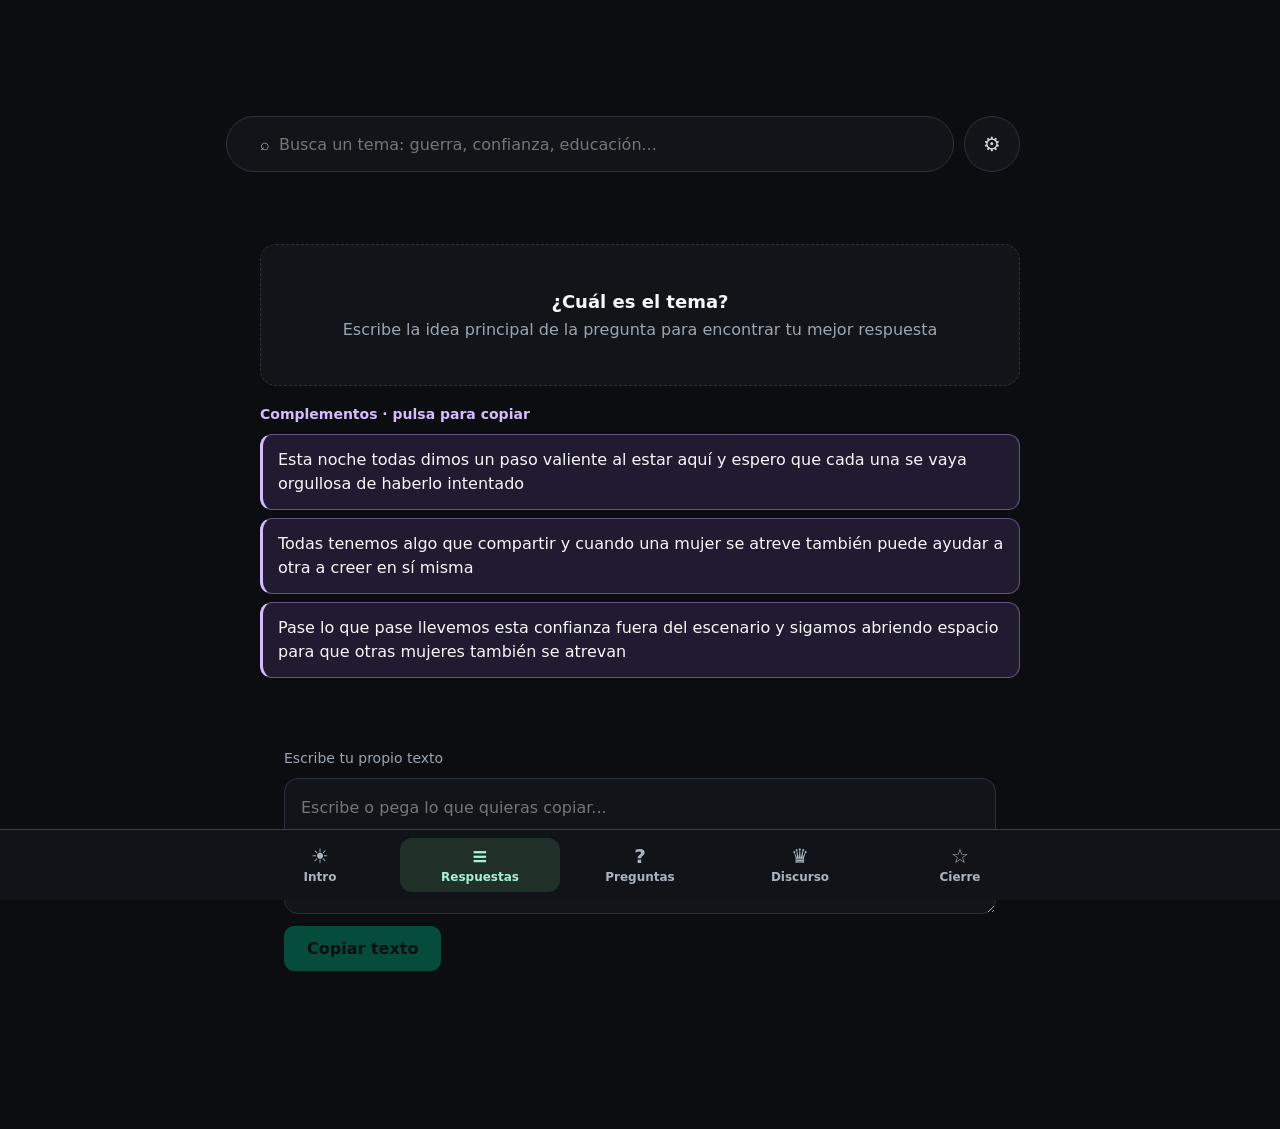
==== es.html @ 03ec90ee "Add complete Spanish library and standardize question and answer lengths" ====
<!DOCTYPE html>
<html lang="es">
<head>
<meta charset="UTF-8">
<meta name="viewport" content="width=device-width, initial-scale=1.0, viewport-fit=cover">
<meta name="theme-color" content="#0b0d10">
<title>Pageant Answer Studio</title>
<style>
  :root {
    --bg: #0b0d10;
    --panel: #11151a;
    --panel-2: #171c22;
    --panel-3: #1d232b;
    --border: #2a313a;
    --text: #f6f7f9;
    --muted: #9ba6b2;
    --accent: #00ac81;
    --accent-soft: rgba(0,172,129,.12);
    --accent-border: rgba(0,172,129,.38);
    --danger: #ff6b6b;
    --shadow: 0 18px 50px rgba(0,0,0,.28);
  }

  * { box-sizing: border-box; }
  html, body { height: 100%; }
  body {
    margin: 0;
    background: var(--bg);
    color: var(--text);
    font-family: Inter, ui-sans-serif, system-ui, -apple-system, BlinkMacSystemFont, "Segoe UI", sans-serif;
    overflow-x: hidden;
  }
  button, input { font: inherit; }

  .app { min-height: 100vh; }

  aside, .categories, .brand, .topbar .status-row { display: none; }

  .brand {
    padding: 26px 24px 18px;
    border-bottom: 1px solid var(--border);
  }
  .brand .eyebrow {
    color: var(--accent);
    text-transform: uppercase;
    letter-spacing: .14em;
    font-size: 11px;
    font-weight: 800;
    margin-bottom: 8px;
  }
  .brand h1 {
    margin: 0;
    font-size: 21px;
    letter-spacing: -.02em;
  }
  .brand p {
    margin: 8px 0 0;
    color: var(--muted);
    font-size: 12px;
    line-height: 1.5;
  }

  .categories {
    padding: 18px 14px;
    overflow-y: auto;
  }
  .category-title {
    color: #6f7b87;
    font-size: 11px;
    text-transform: uppercase;
    letter-spacing: .12em;
    padding: 0 10px 10px;
    font-weight: 800;
  }
  .category-btn {
    width: 100%;
    border: 1px solid transparent;
    background: transparent;
    color: #c5cbd2;
    display: flex;
    align-items: center;
    justify-content: space-between;
    gap: 12px;
    text-align: left;
    padding: 10px 11px;
    border-radius: 10px;
    cursor: pointer;
    margin-bottom: 5px;
    transition: .15s ease;
  }
  .category-btn:hover {
    background: var(--panel-2);
    color: var(--text);
  }
  .category-btn.active {
    background: var(--accent-soft);
    border-color: var(--accent-border);
    color: #ddfff5;
  }
  .count {
    min-width: 28px;
    text-align: center;
    padding: 2px 7px;
    border-radius: 999px;
    background: rgba(255,255,255,.05);
    color: var(--muted);
    font-size: 11px;
  }
  .category-btn.active .count {
    background: rgba(0,172,129,.18);
    color: #8ff0d5;
  }

  main { min-height: 100vh; }

  .topbar { padding: 30px 24px 10px; }

  .controls { max-width: 760px; margin: 0 auto; display: flex; align-items: center; gap: 10px; }
  .field { flex: 1; }
  .field label { display: none; }
  .input {
    width: 100%;
    height: 56px;
    border-radius: 999px;
    border: 1px solid var(--border);
    background: var(--panel);
    color: var(--text);
    padding: 0 24px;
    font-size: 16px;
    outline: none;
    transition: .15s ease;
  }
  .input:focus {
    border-color: var(--accent);
    box-shadow: 0 0 0 3px rgba(0,172,129,.12);
  }
  .clear-btn {
    width: 56px;
    height: 56px;
    border: 1px solid var(--border);
    border-radius: 50%;
    background: var(--panel);
    color: #cfd6dd;
    padding: 0;
    font-size: 20px;
    cursor: pointer;
  }
  .clear-btn:hover { background: var(--panel-2); }

  .status-row {
    margin-top: 14px;
    display: flex;
    align-items: center;
    justify-content: space-between;
    color: var(--muted);
    font-size: 12px;
  }
  .status-row strong { color: #dce1e7; }
  .kbd {
    display: inline-flex;
    gap: 5px;
    align-items: center;
  }
  .kbd span {
    border: 1px solid var(--border);
    background: var(--panel);
    border-radius: 6px;
    padding: 2px 6px;
    color: #c0c7cf;
  }

  .content { padding: 42px 24px 64px; }

  .results { max-width: 760px; margin: 0 auto; }

  .card {
    background: linear-gradient(180deg, #12161b 0%, #101419 100%);
    border: 1px solid var(--border);
    border-radius: 24px;
    box-shadow: var(--shadow);
    overflow: hidden;
  }
  .card-head {
    padding: 28px 30px 24px;
    border-bottom: 1px solid var(--border);
  }
  .meta {
    display: flex;
    gap: 8px;
    align-items: center;
    margin-bottom: 9px;
    flex-wrap: wrap;
  }
  .badge {
    display: inline-flex;
    align-items: center;
    padding: 4px 8px;
    border-radius: 999px;
    border: 1px solid var(--accent-border);
    background: var(--accent-soft);
    color: #8ce8d0;
    font-size: 10px;
    font-weight: 800;
    text-transform: uppercase;
    letter-spacing: .08em;
  }
  .topic {
    color: var(--muted);
    font-size: 11px;
    font-weight: 700;
  }
  .question {
    font-size: clamp(21px, 3vw, 30px);
    line-height: 1.35;
    font-weight: 760;
    letter-spacing: -.015em;
  }

  .sentences { padding: 12px 18px; }
  .sentence-row {
    display: grid;
    grid-template-columns: 34px 1fr 42px;
    gap: 10px;
    align-items: center;
    padding: 15px 10px;
    border-radius: 12px;
  }
  .sentence-row:hover { background: var(--panel-2); }
  .num {
    width: 30px;
    height: 30px;
    border-radius: 8px;
    display: grid;
    place-items: center;
    background: var(--panel-3);
    border: 1px solid var(--border);
    color: #d5dbe1;
    font-size: 12px;
    font-weight: 800;
  }
  .sentence {
    color: #e7ebef;
    line-height: 1.55;
    font-size: 16px;
  }
  .copy-btn {
    width: 40px;
    height: 40px;
    border: 1px solid var(--border);
    background: #12171c;
    color: #cbd2d8;
    padding: 0;
    border-radius: 50%;
    cursor: pointer;
    font-size: 15px;
    font-weight: 800;
    text-transform: uppercase;
    letter-spacing: .05em;
  }
  .copy-btn:hover {
    border-color: var(--accent-border);
    color: #a8f3df;
    background: var(--accent-soft);
  }
  .copy-btn.copied {
    border-color: var(--accent);
    background: var(--accent);
    color: #04120e;
  }

  .card-footer { display: flex; justify-content: space-between; align-items: center; padding: 8px 30px 24px; }
  .copy-all {
    border: 0;
    background: transparent;
    color: var(--muted);
    padding: 0;
    cursor: pointer;
    font-size: 11px;
    font-weight: 700;
  }
  .copy-all:hover { color: #bdf6e6; }

  .nav { display: flex; align-items: center; gap: 10px; }
  .position { color: var(--muted); font-size: 12px; min-width: 50px; text-align: right; }
  .next-btn, .prev-btn {
    width: 42px; height: 42px; border-radius: 50%; border: 1px solid var(--border);
    background: var(--panel-2); color: var(--text); cursor: pointer; font-size: 21px;
  }
  .next-btn:hover, .prev-btn:hover { border-color: var(--accent); background: var(--accent-soft); }
  .next-btn:disabled, .prev-btn:disabled { opacity: .28; cursor: default; }
  .hint { color: var(--muted); text-align: center; font-size: 13px; margin-top: 18px; }

  .settings {
    display: none; max-width: 760px; margin: 12px auto 0; padding: 18px 20px;
    background: var(--panel); border: 1px solid var(--border); border-radius: 16px;
  }
  .settings.open { display: block; }
  .settings label { display: block; color: var(--text); font-size: 13px; font-weight: 750; margin-bottom: 9px; }
  .settings p { color: var(--muted); font-size: 12px; margin: 9px 3px 0; }
  .settings .input { border-radius: 10px; height: 44px; padding: 0 13px; font-size: 14px; }
  .search-icon { margin-right: -54px; z-index: 1; color: var(--muted); pointer-events: none; }
  .controls .input { padding-left: 52px; }

  .empty {
    grid-column: 1 / -1;
    border: 1px dashed var(--border);
    background: var(--panel);
    border-radius: 16px;
    padding: 46px;
    text-align: center;
    color: var(--muted);
  }
  .empty strong {
    display: block;
    color: var(--text);
    margin-bottom: 8px;
    font-size: 18px;
  }

  .toast {
    position: fixed;
    right: 24px;
    bottom: 24px;
    background: #e9fff8;
    color: #062219;
    border: 1px solid rgba(0,172,129,.45);
    border-radius: 11px;
    padding: 11px 14px;
    font-size: 12px;
    font-weight: 800;
    box-shadow: 0 14px 40px rgba(0,0,0,.35);
    transform: translateY(18px);
    opacity: 0;
    pointer-events: none;
    transition: .2s ease;
  }
  .toast.show {
    transform: translateY(0);
    opacity: 1;
  }

  mark {
    background: rgba(0,172,129,.22);
    color: inherit;
    border-radius: 3px;
    padding: 0 1px;
  }

  @media (max-width: 620px) {
    .topbar { padding: 18px 14px 8px; }
    .content { padding: 28px 14px 40px; }
    .card-head { padding: 22px 20px 18px; }
    .sentences { padding: 8px; }
    .sentence-row { grid-template-columns: 30px 1fr 38px; gap: 8px; }
    .sentence { font-size: 14px; }
    .card-footer { padding: 8px 18px 20px; }
  }
  .sentence { white-space: pre-wrap; }
  .timer { position: fixed; top: 12px; right: 18px; z-index: 5; background: #171c22; color: #8ce8d0; border: 2px solid #2a313a; border-radius: 16px; padding: 14px 24px; min-width: 164px; font-size: 40px; font-weight: 800; cursor: pointer; font-variant-numeric: tabular-nums; box-shadow: 0 8px 28px #0005; }
  .timer.urgent { color: #ff9898; border-color: #ff6b6b; }
  .topbar { padding-top: 116px; }
  @media(max-width: 620px) { .timer { font-size: 32px; min-width: 136px; padding: 10px 16px; } .topbar { padding-top: 96px; } }
  .content { display: grid; grid-template-columns: minmax(180px, 240px) minmax(0, 760px) minmax(180px, 240px); gap: 24px; justify-content: center; align-items: start; }
  .results { grid-column: 2; grid-row: 1; width: 100%; }
  .quick-lines { display: contents; }
  .quick-lines > div:first-child { grid-column: 1; grid-row: 1 / span 3; }
  .quick-lines > div:last-child { grid-column: 3; grid-row: 1 / span 3; }
  .extenders { grid-column: 2; grid-row: 2; min-width: 0; }
  .extenders h2 { color: var(--muted); font-size: 14px; font-weight: 600; }
  .content > .speech-toggle { grid-column: 2; grid-row: 3; margin: 0; }
  .content > .final-speeches { grid-column: 2; grid-row: 4; margin: 0; width: 100%; }
  .quick-lines h2 { font-size: 13px; color: var(--muted); font-weight: 600; }
  .phrase { display: block; width: 100%; text-align: left; margin: 8px 0; padding: 13px 15px; background: var(--panel); color: var(--text); border: 1px solid var(--border); border-radius: 12px; cursor: pointer; line-height: 1.5; }
  .phrase:hover { border-color: var(--accent); background: var(--accent-soft); }
  button:focus-visible { outline: 2px solid var(--accent); outline-offset: 3px; }
  @media(max-width: 900px) {
    .content { grid-template-columns: minmax(0, 1fr) minmax(0, 1fr); gap: 16px; }
    .results { grid-column: 1 / -1; grid-row: 1; }
    .quick-lines > div:first-child { grid-column: 1; grid-row: 2; }
    .quick-lines > div:last-child { grid-column: 2; grid-row: 2; }
    .extenders { grid-column: 1 / -1; grid-row: 3; }
    .content > .speech-toggle { grid-column: 1 / -1; grid-row: 4; }
    .content > .final-speeches { grid-column: 1 / -1; grid-row: 5; }
  }
  .final-speeches { max-width: 760px; margin: 32px auto 0; }
  .final-speeches[hidden] { display: none; }
  .speech-toggle { display: flex; align-items: center; gap: 10px; max-width: 760px; margin: 28px auto 0; cursor: pointer; color: var(--muted); font-size: 14px; }
  .speech-toggle input { width: 20px; height: 20px; accent-color: var(--accent); }
  .speech-option { margin-bottom: 22px; }
  .speech-option h3 { font-size: 14px; font-weight: 600; color: var(--accent); }
  .final-speeches h2 { font-size: 16px; margin-bottom: 6px; }
  .final-speeches p { color: var(--muted); font-size: 13px; }
  .speech-label { display: block; color: var(--accent); font-size: 12px; margin-bottom: 10px; }
  .speech-line { display: block; white-space: pre-wrap; }
  .speech-line + .speech-line { margin-top: 10px; }
</style>
<style>
  .manual-text { max-width: 760px; margin: 0 auto 48px; padding: 0 24px; }
  .manual-text label { display: block; color: var(--muted); font-size: 14px; margin-bottom: 12px; }
  .manual-text textarea { display: block; width: 100%; min-height: 130px; padding: 16px; resize: vertical; background: var(--panel); color: var(--text); border: 1px solid var(--border); border-radius: 14px; font: inherit; line-height: 1.6; }
  .manual-text textarea:focus { outline: 2px solid var(--accent); outline-offset: 2px; }
  .manual-text button { margin-top: 12px; padding: 12px 22px; border: 1px solid var(--accent); border-radius: 10px; background: var(--accent); color: #04120e; font: inherit; font-weight: 700; cursor: pointer; }
  .manual-text button:disabled { opacity: .4; cursor: default; }
</style>
<style>
  /* Color cues are accompanied by section labels */
  .quick-lines > div:first-child { --section-color: #a9caff; --section-border: #385784; --section-bg: #121f32; }
  .quick-lines > div:last-child { --section-color: #ffc3b1; --section-border: #805243; --section-bg: #2b1b19; }
  .extenders { --section-color: #d5bcff; --section-border: #665084; --section-bg: #211b31; }
  .final-speeches { --section-color: #ffe0a0; --section-border: #7c6438; --section-bg: #282217; }
  .quick-lines h2, .extenders h2, .final-speeches h2, .final-speeches h3, .final-speeches .speech-label { color: var(--section-color); }
  .quick-lines .phrase, .extenders .phrase, .final-speeches .phrase { background: var(--section-bg); border-color: var(--section-border); border-left: 3px solid var(--section-color); }
  .quick-lines .phrase:hover, .extenders .phrase:hover, .final-speeches .phrase:hover { border-color: var(--section-color); }
  .results .card { border-color: #32745e; background: #101e19; }
  .results .card-head { border-color: #294e40; }
  .results .num { color: #a5f2d3; background: #19362a; border-color: #32745e; }
  .results .sentence-row + .sentence-row { border-top: 1px solid #294e40; }
  .results .copy-btn { width: 48px; height: 48px; color: #a5f2d3; border-color: #32745e; }
  .sentence-row { grid-template-columns: 34px minmax(0,1fr) 48px; }
  .phrase, .question, .sentence, .speech-line { overflow-wrap: anywhere; }
  .field, .results, .quick-lines > div { min-width: 0; }
  button { touch-action: manipulation; }
  .prev-btn, .next-btn { width: 48px; height: 48px; }
  .copy-all { min-height: 44px; text-align: left; line-height: 1.4; padding-right: 12px; }
  .phrase { min-height: 48px; }
  .speech-toggle { min-height: 48px; }
  .manual-text { padding-bottom: env(safe-area-inset-bottom); }
  @media (max-width: 900px) {
    .topbar { position: sticky; top: 0; z-index: 4; background: #0b0d10f5; padding: calc(78px + env(safe-area-inset-top)) 16px 14px; border-bottom: 1px solid var(--border); }
    .timer { top: calc(8px + env(safe-area-inset-top)); right: max(16px, env(safe-area-inset-right)); font-size: 30px; padding: 8px 16px; min-width: 132px; max-width: calc(100vw - 32px); }
    .controls { gap: 10px; }
    .controls .input { height: 50px; font-size: 16px; padding-left: 18px; }
    .search-icon { display: none; }
    .clear-btn { flex: 0 0 50px; height: 50px; width: 50px; }
    .settings { max-height: 50dvh; overflow-y: auto; }
    .settings .input { font-size: 16px; }
    .content { padding: 20px 16px 28px; gap: 18px 12px; }
    .question { font-size: 23px; line-height: 1.35; }
    .card-head { padding: 20px; }
    .sentences { padding: 8px 12px; }
    .sentence-row { grid-template-columns: 30px minmax(0,1fr) 48px; padding: 14px 4px; gap: 10px; }
    .sentence { font-size: 16px; line-height: 1.6; }
    .card-footer { flex-wrap: wrap; gap: 8px; padding: 8px 16px 18px; }
    .nav { margin-left: auto; }
    .quick-lines h2 { font-size: 14px; line-height: 1.5; }
    .phrase { font-size: 16px; line-height: 1.55; padding: 14px 12px; }
    .manual-text { padding-left: 16px; padding-right: 16px; }
    .manual-text textarea { font-size: 16px; }
    .manual-text button { width: 100%; min-height: 48px; }
    .toast { bottom: calc(16px + env(safe-area-inset-bottom)); right: 16px; left: 16px; text-align: center; }
  }
  @media (max-width: 480px) {
    .sentence-row { grid-template-columns: 30px minmax(0,1fr) 48px; }
    .sentence-row .num { grid-column: 1; grid-row: 1; }
    .sentence-row .copy-btn { grid-column: 3; grid-row: 1; }
    .sentence-row .sentence { grid-column: 1 / -1; grid-row: 2; }
    .card-head { padding: 18px 16px; }
    .empty { padding: 28px 18px; }
    .copy-all { flex-basis: 100%; }
    .nav { width: 100%; justify-content: flex-end; }
  }
</style>
<style>
  .question-bank { max-width: 1100px; margin: 0 auto 32px; padding: 0 16px; }
  .question-bank summary { padding: 18px; border: 1px solid #43677a; border-radius: 14px; background: #12232b; color: #9cdeff; cursor: pointer; font-weight: 700; }
  .question-bank .bank-tools { display: flex; flex-wrap: wrap; gap: 12px; margin: 18px 0; }
  .question-bank input, .question-bank select { min-width: 0; border: 1px solid var(--border); border-radius: 12px; background: var(--panel); color: var(--text); padding: 14px; font: inherit; font-size: 16px; }
  .question-bank input { flex: 1 1 250px; }
  .question-bank select { flex: 1 1 180px; }
  .bank-action { min-height: 48px; padding: 12px 18px; border: 1px solid #43677a; border-radius: 12px; background: #12232b; color: #9cdeff; font: inherit; font-weight: 700; cursor: pointer; }
  .bank-count, .bank-note { color: var(--muted); font-size: 13px; line-height: 1.5; }
  .bank-list { display: grid; grid-template-columns: repeat(2,minmax(0,1fr)); gap: 12px; max-height: 65vh; overflow-y: auto; padding: 4px; }
  .bank-question { margin: 0; border-left: 3px solid #9cdeff; }
  .bank-question small { display: block; color: #9cdeff; margin-bottom: 8px; font-size: 12px; }
  @media(max-width: 620px) { .bank-list { grid-template-columns: minmax(0,1fr); } }
</style>
<link rel="manifest" href="./manifest.webmanifest">
<link rel="apple-touch-icon" href="./icon-192.png">
<meta name="apple-mobile-web-app-capable" content="yes">
<meta name="apple-mobile-web-app-status-bar-style" content="black-translucent">
<link rel="stylesheet" href="./app.css">
</head>
<body>
<button class="timer" id="timer" hidden title="Reiniciar contador" aria-label="Reiniciar contador">100s ↻</button>
<div class="app">
  <main>
    <div class="topbar">
      <div class="controls">
        <h1 class="screen-title" id="screenTitle">Respuestas</h1>
        <span class="search-icon">⌕</span>
        <div class="field">
          <label for="search">Busca una pregunta, tema, palabra o respuesta</label>
          <input class="input" id="search" type="text" placeholder="Busca un tema: guerra, confianza, educación..." autocomplete="off">
        </div>
        <button class="clear-btn" id="settingsButton" aria-label="Ajustes" title="Ajustes">⚙</button>
      </div>
      <div class="settings" id="settingsPanel">
        <p class="language-switch" aria-label="Language / Idioma"><a href="./index.html" lang="en">English</a> · <a href="./es.html" lang="es">Español</a></p>
        <label for="contest">Nombre del concurso</label>
        <input class="input" id="contest" type="text" value="Miss Universe" placeholder="Miss Universe">
        <p>El nombre del concurso se actualiza en las respuestas que lo mencionan</p>
        <label for="timerDuration" style="margin-top:20px">Duración del contador (segundos)</label>
        <input class="input" id="timerDuration" type="number" min="1" max="3600" step="1" value="100" aria-describedby="timerDurationHelp">
        <p id="timerDurationHelp">De 1 a 3600 segundos, cambiarlo reinicia el contador si está visible</p>
        <label style="display:flex;align-items:center;gap:10px;margin-top:20px;cursor:pointer" for="copyAllCaps">
          <input id="copyAllCaps" type="checkbox" checked style="width:20px;height:20px;accent-color:var(--accent)">
          Copiar en MAYÚSCULAS
        </label>
        <p>Se aplica a todo lo que copies sin cambiar el texto en pantalla</p>
        <button class="install-button" id="installApp" type="button" hidden>Instalar app</button>
        <p>En iPhone abre Safari y pulsa Compartir → Añadir a pantalla de inicio</p>
        <p id="offlineStatus" role="status">Preparando acceso sin conexión</p>
      </div>
    </div>

    <div class="content">
      <div class="results" id="results"></div>
      <section class="quick-lines" id="quickLines" aria-label="Copia una introducción o un cierre"></section>
      <section class="extenders" id="extenders" aria-label="Complementos"></section>
      <label class="speech-toggle" for="showFinalSpeeches"><input type="checkbox" id="showFinalSpeeches" aria-controls="finalSpeeches" aria-expanded="false">Mostrar discursos finales</label>
      <section class="final-speeches" id="finalSpeeches" aria-label="Discursos finales" hidden></section>
    </div>
    <details class="question-bank" id="questionBank">
      <summary>Banco de preguntas · explora y copia</summary>
      <p class="bank-note">Cada pregunta tiene dos respuestas preparadas, copia una pregunta o abre sus respuestas</p>
      <div class="bank-tools">
        <input type="search" id="questionSearch" placeholder="Buscar preguntas..." aria-label="Buscar en las preguntas">
        <select id="questionCategory" aria-label="Categoría de pregunta"><option value="">Todas las categorías</option></select>
        <button class="bank-action" id="randomQuestion" type="button" title="Elegir entre todas las preguntas">Al azar</button>
        <button class="bank-action" id="showAllQuestions" type="button" hidden>Ver todas</button>
      </div>
      <p class="bank-count" id="questionCount" aria-live="polite"></p>
      <div class="bank-list" id="questionList"></div>
    </details>
    <section class="manual-text" aria-label="Texto manual">
      <label for="manualText">Escribe tu propio texto</label>
      <textarea id="manualText" placeholder="Escribe o pega lo que quieras copiar..." rows="4"></textarea>
      <button id="copyManualText" type="button" disabled>Copiar texto</button>
    </section>
  </main>
</div>

<div class="toast" id="toast">Copiado</div>
<nav class="bottom-nav" aria-label="Navegación principal">
  <a href="#intro"><span aria-hidden="true">☀</span>Intro</a>
  <a href="#answers"><span aria-hidden="true">≡</span>Respuestas</a>
  <a href="#questions"><span aria-hidden="true">?</span>Preguntas</a>
  <a href="#speech"><span aria-hidden="true">♛</span>Discurso</a>
  <a href="#outro"><span aria-hidden="true">☆</span>Cierre</a>
</nav>

<script>
const DATA = [
{"id":1,"category":"Liderazgo y Valores","topic":"Liderazgo","question":"La gente suele asociar el liderazgo con el poder o un título, ¿qué significa para ti el verdadero liderazgo?","keywords":["leadership","leader","power","responsibility","influence","team","liderazgo","líder","poder","responsabilidad","influencia","equipo"],"sentences":["Confío en quien sigue ayudando cuando las cosas se complican y  asume su responsabilidad sin dejarle todo el problema al equipo","Ser anfitriona me enseñó a prestar atención a otras personas y quiero aportar ese mismo cuidado a mi forma de competir","Quiero qeu la gente confíe en mí lo suficiente como para pedir ayuda y salir de esa conversación confiando un poco más en ellos mismos también"],"topicId":1,"cleanSentences":["Confío en quien sigue ayudando cuando las cosas se complican y asume su responsabilidad sin dejarle todo el problema al equipo","Ser anfitriona me enseñó a prestar atención a otras personas y quiero aportar ese mismo cuidado a mi forma de competir","Quiero que la gente confíe en mí lo suficiente como para pedir ayuda y salir de esa conversación confiando un poco más en ellos mismos también"]},
{"id":2,"category":"Sociedad e igualdad","topic":"Empoderamiento de las mujeres","question":"¿Qué significa para ti el empoderamiento de la mujer?","keywords":["women","empowerment","equality","opportunity","education","representation","mujeres","empoderamiento","igualdad","oportunidad","educación","representación"],"sentences":["Empoderamiento significa que una niña puede elegir su propio camino sin que le  digan que sus sueños son demasiado grandes para alguien como ella","Eso requiere un apoyo real, como permanecer en la escuela, sentirse segura en el trabajo y tener personas a su alrededor que se tomen sus planes en serio","Una niña debería gastar su energía en descubrir lo qeu puede hacer en lugar de preguntarse si el mundo le permitirá intentarlo"],"topicId":2,"cleanSentences":["Empoderamiento significa que una niña puede elegir su propio camino sin que le digan que sus sueños son demasiado grandes para alguien como ella","Eso requiere un apoyo real, como permanecer en la escuela, sentirse segura en el trabajo y tener personas a su alrededor que se tomen sus planes en serio","Una niña debería gastar su energía en descubrir lo que puede hacer en lugar de preguntarse si el mundo le permitirá intentarlo"]},
{"id":3,"category":"Educación y juventud","topic":"educación","question":"El acceso de un niño al aprendizaje puede determinar sus decisiones mucho más allá del aula. ¿Por qué es importante la educación?","keywords":["education","school","knowledge","children","opportunity","learning","educación","escuela","conocimiento","niños","oportunidad","aprendiendo"],"sentences":["La educación nos ayuda a entender nuestras opciones y decidir sobre nuestra vida incluso en situaciones qeu parecen pequeñas","Leer un contrato de solicitud de empleo o saber qué preguntas  hacer puede marcar una diferencia real cuando alguien está empezando","Lo que un niño aprende puede quedarse con él cuando todo lo demás cambia y creo que cada niño merece algo duradero"],"topicId":3,"cleanSentences":["La educación nos ayuda a entender nuestras opciones y decidir sobre nuestra vida incluso en situaciones que parecen pequeñas","Leer un contrato de solicitud de empleo o saber qué preguntas hacer puede marcar una diferencia real cuando alguien está empezando","Lo que un niño aprende puede quedarse con él cuando todo lo demás cambia y creo que cada niño merece algo duradero"]},
{"id":4,"category":"Mundo y Medio Ambiente","topic":"Cambio Climático","question":"Las decisiones ambientales que se tomen hoy afectarán a las personas que aún no pueden votar, ¿cómo debemos responder al cambio climático?","keywords":["climate","environment","planet","sustainability","future","nature","clima","medio ambiente","planeta","sostenibilidad","futuro","naturaleza"],"sentences":["El cambio climático me preocupa porque la gente ya tiene que pensar de manera diferente sobre los lugares donde vive y los recursos de los que depende","Los gobiernos deben facilitar opciones más limpias cmoo un buen transporte público y las empresas deben hacerse responsables de sus residuos","Los niños que vendrán después de nosotros no podrán cambiar nuestras decisiones,  así que quiero que tomemos decisiones con las que puedan vivir"],"topicId":4,"cleanSentences":["El cambio climático me preocupa porque la gente ya tiene que pensar de manera diferente sobre los lugares donde vive y los recursos de los que depende","Los gobiernos deben facilitar opciones más limpias como un buen transporte público y las empresas deben hacerse responsables de sus residuos","Los niños que vendrán después de nosotros no podrán cambiar nuestras decisiones, así que quiero que tomemos decisiones con las que puedan vivir"]},
{"id":5,"category":"Sociedad e igualdad","topic":"pobreza","question":"Algunas familias trabajan duro y aún luchan por cubrir las necesidades básicas, ¿qué debe hacer la sociedad ante la pobreza?","keywords":["poverty","opportunity","healthcare","housing","economy","independence","pobreza","oportunidad","asistencia sanitaria","vivienda","economía","independencia"],"sentences":["No creo que un niño deba tener menos oportunidades en la vida  simplemente porque sus padres tienen dificultades para pagar las cuentas","Una atención sanitaria escolar asequible y un trabajo estable pueden ayudar a una familia a salir adelante sin tener que elegir qué necesidad básica prescindir","Los sueños de un niño no deberían caber en el sueldo de un padre y quiero qeu nuestras opciones den más espacio a esos sueños"],"topicId":5,"cleanSentences":["No creo que un niño deba tener menos oportunidades en la vida simplemente porque sus padres tienen dificultades para pagar las cuentas","Una atención sanitaria escolar asequible y un trabajo estable pueden ayudar a una familia a salir adelante sin tener que elegir qué necesidad básica prescindir","Los sueños de un niño no deberían caber en el sueldo de un padre y quiero que nuestras opciones den más espacio a esos sueños"]},
{"id":6,"category":"Crecimiento personal","topic":"Salud mental","question":"Alguien puede parecer exitoso mientras lucha silenciosamente con su salud mental, ¿por qué es importante la salud mental?","keywords":["mental health","wellbeing","help","compassion","healing","support","salud mental","bienestar","ayuda","compasión","curación","apoyo"],"sentences":["Creo qeu debemos hacer que sea más fácil admitir cuando no lo estamos haciendo bien en lugar de esperar que todos sigan luciendo fuertes","A veces, el primer paso es una conversación con alguien en quien confía y,  a veces, significa encontrar ayuda profesional a la que pueda acceder y pagar","Quiero que pedir ayuda tenga ganas de abrir una puerta en lugar de admitir la derrota porque nadie debería sufrir para parecer fuerte"],"topicId":6,"cleanSentences":["Creo que debemos hacer que sea más fácil admitir cuando no lo estamos haciendo bien en lugar de esperar que todos sigan luciendo fuertes","A veces, el primer paso es una conversación con alguien en quien confía y, a veces, significa encontrar ayuda profesional a la que pueda acceder y pagar","Quiero que pedir ayuda tenga ganas de abrir una puerta en lugar de admitir la derrota porque nadie debería sufrir para parecer fuerte"]},
{"id":7,"category":"Tecnología y medios","topic":"Redes Sociales","question":"¿Cuál es el impacto de las redes sociales en la sociedad?","keywords":["social media","technology","comparison","connection","platforms","self-worth","redes sociales","tecnología","comparación","conexión","plataformas","autoestima"],"sentences":["Las redes sociales nos ayudan a compartir ideas y encontrar una comunidad, pero no deberían decidir cómo nos sentimos acerca de nosotros mismos","Es fácil comparar un día cualquiera cno el mejor momento de otra persona y olvidar cuánto de su vida no hemos visto","Quiero compartir una vida que realmente estoy viviendo en lugar de pasar mi  vida tratando de crear algo que parezca que valga la pena compartir"],"topicId":7,"cleanSentences":["Las redes sociales nos ayudan a compartir ideas y encontrar una comunidad, pero no deberían decidir cómo nos sentimos acerca de nosotros mismos","Es fácil comparar un día cualquiera con el mejor momento de otra persona y olvidar cuánto de su vida no hemos visto","Quiero compartir una vida que realmente estoy viviendo en lugar de pasar mi vida tratando de crear algo que parezca que valga la pena compartir"]},
{"id":8,"category":"Tecnología y medios","topic":"Inteligencia artificial","question":"Las herramientas de IA pueden ofrecer respuestas útiles pero también pueden cometer errores convincentes. ¿Cuál es tu opinión sobre la inteligencia artificial?","keywords":["ai","artificial intelligence","technology","ethics","innovation","future","ai","inteligencia artificial","tecnología","ética","innovación","futuro"],"sentences":["Creo que la IA puede ser útil para aprender y resolver problemas  siempre que recordemos que una respuesta segura aún puede ser incorrecta","Verificaría información importante y protegería mis datos privados porque una herramienta útil todavía no comprende cada parte de mi vida","La respuesta qeu nos da una máquina todavía necesita una persona dispuesta a cuestionarla y no quiero que la conveniencia nos quite ese hábito"],"topicId":8,"cleanSentences":["Creo que la IA puede ser útil para aprender y resolver problemas siempre que recordemos que una respuesta segura aún puede ser incorrecta","Verificaría información importante y protegería mis datos privados porque una herramienta útil todavía no comprende cada parte de mi vida","La respuesta que nos da una máquina todavía necesita una persona dispuesta a cuestionarla y no quiero que la conveniencia nos quite ese hábito"]},
{"id":9,"category":"Mundo y Medio Ambiente","topic":"Paz mundial","question":"¿Qué crees que es necesario para lograr la paz mundial?","keywords":["peace","war","conflict","empathy","understanding","respect","paz","guerra","conflicto","empatía","comprensión","respeto"],"sentences":["Para mí, la paz significa qeu una familia puede planificar el mañana sin preguntarse si tendrán que abandonar su hogar o perder a un ser querido","Necesitamos líderes dispuestos a dialogar y acuerdos que protejan a las  familias cada día no solo hasta el próximo conflicto","Para mí, la señal más clara de paz sería que un niño hiciera planes para el futuro en lugar de aprender dónde esconderse"],"topicId":9,"cleanSentences":["Para mí, la paz significa que una familia puede planificar el mañana sin preguntarse si tendrán que abandonar su hogar o perder a un ser querido","Necesitamos líderes dispuestos a dialogar y acuerdos que protejan a las familias cada día no solo hasta el próximo conflicto","Para mí, la señal más clara de paz sería que un niño hiciera planes para el futuro en lugar de aprender dónde esconderse"]},
{"id":10,"category":"Sociedad e igualdad","topic":"Diversidad","question":"Personas con diferentes orígenes pueden abordar el mismo problema de diferentes maneras, ¿por qué es importante la diversidad?","keywords":["diversity","inclusion","differences","perspectives","society","strength","diversidad","inclusión","diferencias","perspectivas","sociedad","fuerza"],"sentences":["Disfruto estar rodeado de personas que ven las cosas de manera diferente porque me da la oportunidad de aprender algo que no descubriría por mi cuenta","Hacemos espacio paar las diferencias preguntando a las personas qué piensan e incluyendo sus ideas en nuestras decisiones","Me gustaría que la gente saliera de una habitación sintiendo que su diferencia aporta  algo en lugar de sentirse aliviada de que nadie lo haya notado"],"topicId":10,"cleanSentences":["Disfruto estar rodeado de personas que ven las cosas de manera diferente porque me da la oportunidad de aprender algo que no descubriría por mi cuenta","Hacemos espacio para las diferencias preguntando a las personas qué piensan e incluyendo sus ideas en nuestras decisiones","Me gustaría que la gente saliera de una habitación sintiendo que su diferencia aporta algo en lugar de sentirse aliviada de que nadie lo haya notado"]},
{"id":11,"category":"Crecimiento personal","topic":"Belleza","question":"En un concurso la apariencia recibe atención antes de que la gente escuche tu historia, ¿qué significa la belleza para ti?","keywords":["beauty","appearance","kindness","confidence","character","values","belleza","apariencia","amabilidad","confianza","personaje","valores"],"sentences":["Para mí la belleza tiene mucho qeu ver con lo cómodas y valoradas que se sienten las personas cuando están cerca de ti","Me doy cuenta de quién incluye a alguien sentado solo y quién se mantiene  amable sin esperar nada a cambio porque esas elecciones muestran un carácter real","Estaría orgulloso si alguien recordara mi cara pero me importaría más si recordaran sentirse bienvenido a mi lado"],"topicId":11,"cleanSentences":["Para mí la belleza tiene mucho que ver con lo cómodas y valoradas que se sienten las personas cuando están cerca de ti","Me doy cuenta de quién incluye a alguien sentado solo y quién se mantiene amable sin esperar nada a cambio porque esas elecciones muestran un carácter real","Estaría orgulloso si alguien recordara mi cara pero me importaría más si recordaran sentirse bienvenido a mi lado"]},
{"id":12,"category":"Crecimiento personal","topic":"fracaso","question":"Intentar algo importante siempre trae la posibilidad de decepcionarse, ¿qué nos puede enseñar el fracaso?","keywords":["failure","mistakes","learning","resilience","growth","setbacks","fracaso","errores","aprendiendo","resiliencia","crecimiento","contratiempos"],"sentences":["Tengo miedo de fracasar y creo qeu es importante ser honesto al respecto, especialmente cuando la gente espera que lo haga bien","Elegí competir porque prefiero aprender intentándolo que seguir  preguntándome qué me impidió el miedo","Puede que me vaya sin corona pero quiero irme sabiendo que me di una oportunidad real"],"topicId":12,"cleanSentences":["Tengo miedo de fracasar y creo que es importante ser honesto al respecto, especialmente cuando la gente espera que lo haga bien","Elegí competir porque prefiero aprender intentándolo que seguir preguntándome qué me impidió el miedo","Puede que me vaya sin corona pero quiero irme sabiendo que me di una oportunidad real"]},
{"id":13,"category":"Crecimiento personal","topic":"Éxito","question":"Una persona puede recibir elogios y aun así sentirse insegura sobre la vida que está construyendo, ¿cómo se define el éxito?","keywords":["success","achievement","purpose","values","impact","fulfillment","éxito","logro","propósito","valores","impacto","cumplimiento"],"sentences":["Ganar me importa, pero no lo sentiría como un éxito si dejara de ayudar a otros a llegar allí","Quiero trabajar duro paar lograr mis propios objetivos y seguir siendo alguien a quien esta comunidad pueda pedir consejo o apoyo","Quiero disfrutar lo que logro sin convertirme en alguien  en quien no hubiera confiado antes de lograrlo"],"topicId":13,"cleanSentences":["Ganar me importa, pero no lo sentiría como un éxito si dejara de ayudar a otros a llegar allí","Quiero trabajar duro para lograr mis propios objetivos y seguir siendo alguien a quien esta comunidad pueda pedir consejo o apoyo","Quiero disfrutar lo que logro sin convertirme en alguien en quien no hubiera confiado antes de lograrlo"]},
{"id":14,"category":"Liderazgo y Valores","topic":"Amabilidad","question":"¿por qué es importante la bondad?","keywords":["kindness","compassion","empathy","people","support","respect","amabilidad","compasión","empatía","gente","apoyo","respeto"],"sentences":["Creo que la amabilidad a menudo comienza con notar algo pequeño, como una persona que  no ha sido incluida o alguien que parece más tranquilo de lo habitual","Puedo hacerles espacio en una conversación o preguntarles cómo están sin esperar que me expliquen todo lo que tienen en mente","Puede qeu olvide un pequeño momento de bondad, pero la persona que lo necesitaba puede que lo lleve mucho más tiempo de lo que creo"],"topicId":14,"cleanSentences":["Creo que la amabilidad a menudo comienza con notar algo pequeño, como una persona que no ha sido incluida o alguien que parece más tranquilo de lo habitual","Puedo hacerles espacio en una conversación o preguntarles cómo están sin esperar que me expliquen todo lo que tienen en mente","Puede que olvide un pequeño momento de bondad, pero la persona que lo necesitaba puede que lo lleve mucho más tiempo de lo que creo"]},
{"id":15,"category":"Educación y juventud","topic":"jóvenes","question":"¿Qué papel deberían desempeñar los jóvenes en la configuración del futuro?","keywords":["young people","youth","future","leadership","creativity","generation","jóvenes","juventud","futuro","liderazgo","creatividad","generación"],"sentences":["Los jóvenes deberían tener oportunidades de participar en lsa decisiones porque aprendemos a ser responsables haciendo cosas y viendo cómo nuestras decisiones afectan a los demás","Una escuela podría permitir que los estudiantes planifiquen un evento o ejecuten un  pequeño proyecto con un adulto allí para ayudarlos cuando necesiten orientación","Si queremos que los jóvenes asuman responsabilidades mañana, debemos dejarles practicarla mientras podamos ayudarlos hoy"],"topicId":15,"cleanSentences":["Los jóvenes deberían tener oportunidades de participar en las decisiones porque aprendemos a ser responsables haciendo cosas y viendo cómo nuestras decisiones afectan a los demás","Una escuela podría permitir que los estudiantes planifiquen un evento o ejecuten un pequeño proyecto con un adulto allí para ayudarlos cuando necesiten orientación","Si queremos que los jóvenes asuman responsabilidades mañana, debemos dejarles practicarla mientras podamos ayudarlos hoy"]},
{"id":16,"category":"Sociedad e igualdad","topic":"Igualdad de género","question":"¿Por qué es importante la igualdad de género?","keywords":["gender","equality","women","men","opportunity","fairness","género","igualdad","mujeres","hombres","oportunidad","justicia"],"sentences":["Creo que las niñas y los niños deberían poder explorar en qué son buenos sin que les digan que un camino determinado no es para ellos","La contratación justa y la atención compartida en el hogar ayudan a lsa personas a seguir persiguiendo sus objetivos en lugar de elegir entre responsabilidad y oportunidad","Quiero que la primera pregunta de un niño sea qué le  interesa y no si una persona como él puede hacerlo"],"topicId":16,"cleanSentences":["Creo que las niñas y los niños deberían poder explorar en qué son buenos sin que les digan que un camino determinado no es para ellos","La contratación justa y la atención compartida en el hogar ayudan a las personas a seguir persiguiendo sus objetivos en lugar de elegir entre responsabilidad y oportunidad","Quiero que la primera pregunta de un niño sea qué le interesa y no si una persona como él puede hacerlo"]},
{"id":17,"category":"Sociedad e igualdad","topic":"Diferencias culturales","question":"Encontrar una tradición diferente puede desafiar lo que siempre hemos considerado normal, ¿cómo debemos abordar las diferencias culturales?","keywords":["culture","traditions","identity","respect","differences","community","cultura","tradiciones","identidad","respeto","diferencias","comunidad"],"sentences":["Creo que es posible amar tu propia cultura y aun así sentir  curiosidad por una forma de vida diferente a la tuya","Si no entiendo una tradición, puedo preguntarla respetuosamente y escucharla en lugar de decidir que lo desconocido significa incorrecto","Puedo honrar mi cultura mientras aprendo de lso demás porque sentirme como en casa no debería significar hacer que otra persona se sienta extranjera"],"topicId":17,"cleanSentences":["Creo que es posible amar tu propia cultura y aun así sentir curiosidad por una forma de vida diferente a la tuya","Si no entiendo una tradición, puedo preguntarla respetuosamente y escucharla en lugar de decidir que lo desconocido significa incorrecto","Puedo honrar mi cultura mientras aprendo de los demás porque sentirme como en casa no debería significar hacer que otra persona se sienta extranjera"]},
{"id":18,"category":"Tecnología y medios","topic":"Desinformación","question":"¿cómo puede responder la sociedad a la desinformación?","keywords":["misinformation","truth","media","facts","critical thinking","information","desinformación","verdad","medios de comunicación","hechos","pensamiento crítico","información"],"sentences":["Creo qeu la información falsa se vuelve peligrosa cuando la gente la comparte antes de comprobarla porque suena convincente o confirma algo en lo que ya creen","Antes de compartir un reclamo, verifico su fuente y busco una confirmación  confiable, especialmente cuando el bienestar de alguien podría verse afectado","Prefiero ser la persona que corrigió un error que la persona cuyo orgullo ayudó a que una historia falsa siguiera difundiéndose"],"topicId":18,"cleanSentences":["Creo que la información falsa se vuelve peligrosa cuando la gente la comparte antes de comprobarla porque suena convincente o confirma algo en lo que ya creen","Antes de compartir un reclamo, verifico su fuente y busco una confirmación confiable, especialmente cuando el bienestar de alguien podría verse afectado","Prefiero ser la persona que corrigió un error que la persona cuyo orgullo ayudó a que una historia falsa siguiera difundiéndose"]},
{"id":19,"category":"Sociedad e igualdad","topic":"intimidación","question":"Un estudiante que está siendo acosado puede tener miedo de que pedir ayuda empeore las cosas. ¿Cómo debemos abordar el acoso?","keywords":["bullying","respect","empathy","courage","school","mistreatment","intimidación","respeto","empatía","coraje","escuela","maltrato"],"sentences":["El acoso escolar puede hacer que un día escolar normal resulte aterrador y no creo que ningún estudiante deba tener que afrontar ese miedo solo","Los adultos necesitan responder cuando alguien pide ayuda y lso estudiantes necesitan saber cómo apoyar a un compañero sin ponerse en peligro","Quiero que un niño recuerde quién estuvo a su lado con más  claridad que el momento en que alguien intentó hacerlo sentir pequeño"],"topicId":19,"cleanSentences":["El acoso escolar puede hacer que un día escolar normal resulte aterrador y no creo que ningún estudiante deba tener que afrontar ese miedo solo","Los adultos necesitan responder cuando alguien pide ayuda y los estudiantes necesitan saber cómo apoyar a un compañero sin ponerse en peligro","Quiero que un niño recuerde quién estuvo a su lado con más claridad que el momento en que alguien intentó hacerlo sentir pequeño"]},
{"id":20,"category":"Sociedad e igualdad","topic":"Derechos Humanos","question":"Puede ser más difícil defender los derechos de alguien cuyas opiniones no nos gustan, ¿por qué son importantes los derechos humanos?","keywords":["human rights","freedom","dignity","equality","justice","protection","derechos humanos","libertad","dignidad","igualdad","justicia","protección"],"sentences":["Nadie debería tener que ser popular, exitoso o como los  demás para merecer seguridad y un trato justo","Esos derechos son importantes en las aulas, los lugares de trabajo y las comisarías de policía, donde todos deberían poder esperar un trato justo","Los derechos son más fáciles de elogiar cuando nos sentimos seguros y creo qeu su verdadera prueba es si defendemos a alguien que no lo hace"],"topicId":20,"cleanSentences":["Nadie debería tener que ser popular, exitoso o como los demás para merecer seguridad y un trato justo","Esos derechos son importantes en las aulas, los lugares de trabajo y las comisarías de policía, donde todos deberían poder esperar un trato justo","Los derechos son más fáciles de elogiar cuando nos sentimos seguros y creo que su verdadera prueba es si defendemos a alguien que no lo hace"]},
{"id":21,"category":"Crecimiento personal","topic":"Autenticidad","question":"Ser observado y juzgado puede crear presión para presentar una versión perfecta de ti mismo. ¿Por qué es importante la autenticidad?","keywords":["authenticity","confidence","identity","genuine","perfection","self","autenticidad","confianza","identidad","genuino","perfección","yo"],"sentences":["Ser auténtico significa traer a la competencia a la misma persona útil qeu esta comunidad conoce en lugar de actuar de manera diferente porque quiero ganar","Puedo ser ambicioso y aun así compartir con los demás y puedo ser  uno de los favoritos, siendo honesto y también me siento nervioso","Si gano esta corona, quiero que la comunidad reconozca a la persona que la lleva en lugar de preguntarse adónde fue la persona en la que confiaban"],"topicId":21,"cleanSentences":["Ser auténtico significa traer a la competencia a la misma persona útil que esta comunidad conoce en lugar de actuar de manera diferente porque quiero ganar","Puedo ser ambicioso y aun así compartir con los demás y puedo ser uno de los favoritos, siendo honesto y también me siento nervioso","Si gano esta corona, quiero que la comunidad reconozca a la persona que la lleva en lugar de preguntarse adónde fue la persona en la que confiaban"]},
{"id":22,"category":"Crecimiento personal","topic":"Cambiar","question":"Un nuevo capítulo puede ser emocionante incluso cuando no nos hace sentir preparados, ¿cómo debemos afrontar el cambio?","keywords":["change","growth","adaptation","future","uncertainty","progress","cambiar","crecimiento","adaptación","futuro","incertidumbre","progreso"],"sentences":["El cambio puede ser incómodo porque incluso algo que quiero puede pedirme que haga cosas de las que todavía no me siento seguro","Me concentro en lo qeu puedo preparar hoy y escucho consejos sin esperar sentirme preparado para todo","No necesito sentirme como en casa en un nuevo rol de inmediato,  solo necesito darme el tiempo suficiente para crecer en él"],"topicId":22,"cleanSentences":["El cambio puede ser incómodo porque incluso algo que quiero puede pedirme que haga cosas de las que todavía no me siento seguro","Me concentro en lo que puedo preparar hoy y escucho consejos sin esperar sentirme preparado para todo","No necesito sentirme como en casa en un nuevo rol de inmediato, solo necesito darme el tiempo suficiente para crecer en él"]},
{"id":23,"category":"Propósito y futuro","topic":"Cambiar una cosa","question":"Si pudieras cambiar una cosa en el mundo, ¿qué sería?","keywords":["change the world","opportunity","children","resources","fairness","potential","cambiar el mundo","oportunidad","niños","recursos","justicia","potencial"],"sentences":["Si pudiera cambiar algo, me gustaría que la educación de un  niño dependiera menos de cuánto dinero tiene su familia","Los libros, las comidas y el transporte también son importantes porque una plaza en la escuela significa poco si un niño no puede alcanzarla","Me gustaría qeu el futuro de un niño fuera más grande que las circunstancias con las que empezó y la educación es una forma de darle ese espacio"],"topicId":23,"cleanSentences":["Si pudiera cambiar algo, me gustaría que la educación de un niño dependiera menos de cuánto dinero tiene su familia","Los libros, las comidas y el transporte también son importantes porque una plaza en la escuela significa poco si un niño no puede alcanzarla","Me gustaría que el futuro de un niño fuera más grande que las circunstancias con las que empezó y la educación es una forma de darle ese espacio"]},
{"id":24,"category":"Preguntas clásicas","topic":"Si me convirtiera en Miss Universe","question":"Ganar una corona atrae la atención y las expectativas de la comunidad. ¿Qué harías si te convirtieras en Miss Universe?","keywords":["miss universe","winner","crown","platform","impact","reign","señorita universo","ganador","corona","plataforma","impacto","reinar"],"sentences":["Si fuera Miss Universe seguiría haciendo lo qeu ya me importa, estar presente ayudar a mi comunidad y compartir lo que sé","La gente de esta comunidad ha confiado en mí y usaría esa confianza  para ayudar a las nuevas concursantes a sentirse bienvenidos y preparados","Si gano quiero seguir siendo igual de cercana porque una corona debería aumentar lo que doy sin cambiar cómo trato a los demás"],"topicId":24,"cleanSentences":["Si fuera Miss Universe seguiría haciendo lo que ya me importa, estar presente ayudar a mi comunidad y compartir lo que sé","La gente de esta comunidad ha confiado en mí y usaría esa confianza para ayudar a las nuevas concursantes a sentirse bienvenidos y preparados","Si gano quiero seguir siendo igual de cercana porque una corona debería aumentar lo que doy sin cambiar cómo trato a los demás"]},
{"id":25,"category":"Propósito y futuro","topic":"Mensaje al mundo","question":"Si pudieras dar un mensaje al mundo, ¿cuál sería?","keywords":["message","world","compassion","responsibility","respect","action","mensaje","mundo","compasión","responsabilidad","respeto","acción"],"sentences":["Le pediría a la gente que compartiera lo que puedan ahora  en lugar de esperar hasta tener algo impresionante que ofrecer","A veces tienes un consejo útil o un poco de tiempo y a alguien cercano le vendría muy bien aunque te parezca normal","Creo qeu es más fácil imaginar un mundo mejor cuando alguien hace que la parte que tenemos delante sea un poco más amable"],"topicId":25,"cleanSentences":["Le pediría a la gente que compartiera lo que puedan ahora en lugar de esperar hasta tener algo impresionante que ofrecer","A veces tienes un consejo útil o un poco de tiempo y a alguien cercano le vendría muy bien aunque te parezca normal","Creo que es más fácil imaginar un mundo mejor cuando alguien hace que la parte que tenemos delante sea un poco más amable"]},
{"id":26,"category":"Crecimiento personal","topic":"confianza","question":"Otras personas pueden ver confianza mientras la persona en el escenario todavía se siente nerviosa, ¿qué significa confianza para ti?","keywords":["confidence","humility","growth","self-belief","learning","strength","confianza","humildad","crecimiento","confianza en uno mismo","aprendiendo","fuerza"],"sentences":["La confianza significa representar a Singapur a pesar de las altas expectativas  y admitir que todavía me pongo nervioso por cometer errores","Lo construyo preparándome, trabajando duro y recordando que ser útil y estar dispuesto a aprender es más importante que parecer seguro cada segundo","Puedo quedarme aquí cno miedo y seguir perteneciendo aquí y recordar eso me da más fuerza que fingir que nunca estoy nervioso"],"topicId":26,"cleanSentences":["La confianza significa representar a Singapur a pesar de las altas expectativas y admitir que todavía me pongo nervioso por cometer errores","Lo construyo preparándome, trabajando duro y recordando que ser útil y estar dispuesto a aprender es más importante que parecer seguro cada segundo","Puedo quedarme aquí con miedo y seguir perteneciendo aquí y recordar eso me da más fuerza que fingir que nunca estoy nervioso"]},
{"id":27,"category":"Crecimiento personal","topic":"Resiliencia","question":"Un período difícil puede hacer que incluso una meta familiar parezca lejana. ¿Qué significa para ti la resiliencia?","keywords":["resilience","hardship","strength","adversity","growth","challenge","resiliencia","dificultad","fuerza","adversidad","crecimiento","desafío"],"sentences":["Para mí, la resiliencia significa encontrar uan manera de seguir adelante sin esperar sentirme fuerte todos los días","Puedo tomarme un descanso, pedir ayuda a alguien o reducir  el siguiente paso cuando la tarea me parece demasiado","No necesito cada paso para ser fuerte mientras siga dándome una manera de dar el siguiente"],"topicId":27,"cleanSentences":["Para mí, la resiliencia significa encontrar una manera de seguir adelante sin esperar sentirme fuerte todos los días","Puedo tomarme un descanso, pedir ayuda a alguien o reducir el siguiente paso cuando la tarea me parece demasiado","No necesito cada paso para ser fuerte mientras siga dándome una manera de dar el siguiente"]},
{"id":28,"category":"Crecimiento personal","topic":"felicidad","question":"El logro puede traer alegría pero no siempre trae felicidad duradera, ¿cómo se define la felicidad?","keywords":["happiness","gratitude","purpose","relationships","success","life","felicidad","gratitud","propósito","relaciones","éxito","vida"],"sentences":["La felicidad para mí incluiría alcanzar mis objetivos pero también tener personas con las que pueda relajarme sin sentir que necesito impresionarlos","Quiero disfrutar de la competencia y lsa conexiones aquí en lugar de pasar todo el tiempo preocupándome si ganaré","Quiero reconocer lo bueno de mi vida mientras sucede en lugar  de darme cuenta más tarde de cuánto tuve que disfrutar"],"topicId":28,"cleanSentences":["La felicidad para mí incluiría alcanzar mis objetivos pero también tener personas con las que pueda relajarme sin sentir que necesito impresionarlos","Quiero disfrutar de la competencia y las conexiones aquí en lugar de pasar todo el tiempo preocupándome si ganaré","Quiero reconocer lo bueno de mi vida mientras sucede en lugar de darme cuenta más tarde de cuánto tuve que disfrutar"]},
{"id":29,"category":"Crecimiento personal","topic":"Amor propio","question":"Querer mejorar a veces puede convertirse en ser demasiado duro contigo mismo, ¿qué significa para ti el amor propio?","keywords":["self-love","self respect","growth","imperfections","value","relationships","amor propio","respeto por uno mismo","crecimiento","imperfecciones","valor","relaciones"],"sentences":["El amor propio significa que puedo querer mejorar sin tratarme  mal por no estar todavía donde quiero estar","Incluye descansar cuando necesito decir que no a veces y recordar que un error no anula todo lo bueno de mí","Puedo seguir mejorando sin tratar quién soy hoy cmoo alguien que merece menos amabilidad"],"topicId":29,"cleanSentences":["El amor propio significa que puedo querer mejorar sin tratarme mal por no estar todavía donde quiero estar","Incluye descansar cuando necesito decir que no a veces y recordar que un error no anula todo lo bueno de mí","Puedo seguir mejorando sin tratar quién soy hoy como alguien que merece menos amabilidad"]},
{"id":30,"category":"Crecimiento personal","topic":"perdon","question":"Superar el dolor puede ser difícil, especialmente cuando se ha roto la confianza. ¿Qué significa para ti el perdón?","keywords":["forgiveness","pain","peace","healing","past","future","perdón","dolor","paz","curación","pasado","futuro"],"sentences":["Creo qeu el perdón es personal y nadie debería sentirse presionado a decir que está bien antes de estar listo","Dejar ir la ira puede ayudar, pero nadie debería sentirse presionado  a volver a confiar o a volver al peligro","La paz debe incluir seguridad y nadie debería tener que sacrificar uno para ser elogiado por elegir el otro"],"topicId":30,"cleanSentences":["Creo que el perdón es personal y nadie debería sentirse presionado a decir que está bien antes de estar listo","Dejar ir la ira puede ayudar, pero nadie debería sentirse presionado a volver a confiar o a volver al peligro","La paz debe incluir seguridad y nadie debería tener que sacrificar uno para ser elogiado por elegir el otro"]},
{"id":31,"category":"Liderazgo y Valores","topic":"Responsabilidad","question":"Las buenas intenciones no siempre evitan que nuestras elecciones dañen a otra persona, ¿por qué es importante la responsabilidad personal?","keywords":["responsibility","choices","accountability","consequences","growth","control","responsabilidad","opciones","responsabilidad","consecuencias","crecimiento","controlar"],"sentences":["Responsabilidad significa estar dispuesto a lidiar con el resultado de mis decisiones incluso cuando no fue mi intención causar un problema","Si decepciono a alguien, debo escucharlo, explicarlo honestamente y hacer lo qeu pueda para corregirlo en lugar de poner excusas","No puedo deshacer cada error, pero puedo asegurarme de que mi próxima acción  le dé a la gente una mejor razón para confiar en mí"],"topicId":31,"cleanSentences":["Responsabilidad significa estar dispuesto a lidiar con el resultado de mis decisiones incluso cuando no fue mi intención causar un problema","Si decepciono a alguien, debo escucharlo, explicarlo honestamente y hacer lo que pueda para corregirlo en lugar de poner excusas","No puedo deshacer cada error, pero puedo asegurarme de que mi próxima acción le dé a la gente una mejor razón para confiar en mí"]},
{"id":32,"category":"Cívica y democracia","topic":"Libertad de expresión","question":"La discusión abierta puede incluir opiniones incómodas o impopulares. ¿Qué significa para ti la libertad de expresión?","keywords":["freedom of speech","expression","truth","accountability","discussion","rights","libertad de expresión","expresión","verdad","responsabilidad","discusión","derechos"],"sentences":["Creo qeu la gente debería poder cuestionar a un líder o hablar de una situación injusta sin tener miedo de ser silenciada","Esa libertad también me pide revisar lo que estoy diciendo y aceptar que  alguien más pueda no estar de acuerdo o señalar un error","Quiero proteger el derecho a hablar incluso cuando escuchar es incómodo porque el silencio puede ocultar un problema sin resolverlo"],"topicId":32,"cleanSentences":["Creo que la gente debería poder cuestionar a un líder o hablar de una situación injusta sin tener miedo de ser silenciada","Esa libertad también me pide revisar lo que estoy diciendo y aceptar que alguien más pueda no estar de acuerdo o señalar un error","Quiero proteger el derecho a hablar incluso cuando escuchar es incómodo porque el silencio puede ocultar un problema sin resolverlo"]},
{"id":33,"category":"Tecnología y medios","topic":"Tecnología","question":"Las herramientas digitales facilitan muchas tareas y compiten por nuestra atención. ¿Cómo debería la tecnología moldear nuestras vidas?","keywords":["technology","connection","progress","communication","human","future","tecnología","conexión","progreso","comunicación","humano","futuro"],"sentences":["Aprecio la tecnología cuando me ayuda a aprender o mantenerme en contacto, pero también noto la facilidad cno la que puede apoderarse de nuestra atención","Guardar el teléfono durante una conversación es una pequeña elección que le dice  a la persona que está con nosotros que en realidad estamos escuchando","Quiero que las herramientas en mi vida me ayuden a prestar atención a lo que importa en lugar de seguir alejándome de ello"],"topicId":33,"cleanSentences":["Aprecio la tecnología cuando me ayuda a aprender o mantenerme en contacto, pero también noto la facilidad con la que puede apoderarse de nuestra atención","Guardar el teléfono durante una conversación es una pequeña elección que le dice a la persona que está con nosotros que en realidad estamos escuchando","Quiero que las herramientas en mi vida me ayuden a prestar atención a lo que importa en lugar de seguir alejándome de ello"]},
{"id":34,"category":"Mundo y Medio Ambiente","topic":"El medio ambiente","question":"El aire, el agua y la tierra limpios sustentan la vida diaria de cada comunidad, ¿por qué deberíamos proteger el medio ambiente?","keywords":["environment","nature","air","water","ecosystems","climate","medio ambiente","naturaleza","aire","agua","ecosistemas","clima"],"sentences":["Creo que el cuidado del medio ambiente se vuelve más fácil de entender cuando pensamos en el agua que bebemos y el aire que respiran nuestras familias","Mantener lso desechos fuera de los ríos y proteger las áreas naturales no son ideas lejanas cuando la gente depende de esos lugares para vivir y trabajar","Quiero que cuidar la naturaleza sea tan normal como cuidar nuestros hogares porque,  de una manera muy real, eso es lo que estamos haciendo"],"topicId":34,"cleanSentences":["Creo que el cuidado del medio ambiente se vuelve más fácil de entender cuando pensamos en el agua que bebemos y el aire que respiran nuestras familias","Mantener los desechos fuera de los ríos y proteger las áreas naturales no son ideas lejanas cuando la gente depende de esos lugares para vivir y trabajar","Quiero que cuidar la naturaleza sea tan normal como cuidar nuestros hogares porque, de una manera muy real, eso es lo que estamos haciendo"]},
{"id":35,"category":"Sociedad e igualdad","topic":"Justicia Social","question":"Darle a todos la misma regla no siempre les da a todos las mismas oportunidades, ¿qué significa para ti la justicia social?","keywords":["social justice","equality","systems","fairness","society","opportunity","justicia social","igualdad","sistemas","justicia","sociedad","oportunidad"],"sentences":["Para mí, la justicia social significa comprobar si las personas realmente pueden  aprovechar las oportunidades que decimos que están abiertas a todos","Una escuela puede dar la bienvenida a todos los estudiantes, pero si un niño en silla de ruedas no puede entrar al aula, algo aún debe cambiar","Una oportunidad justa debería ser algo qeu una persona realmente pueda aprovechar y no algo que sólo podamos señalar en un libro de reglas"],"topicId":35,"cleanSentences":["Para mí, la justicia social significa comprobar si las personas realmente pueden aprovechar las oportunidades que decimos que están abiertas a todos","Una escuela puede dar la bienvenida a todos los estudiantes, pero si un niño en silla de ruedas no puede entrar al aula, algo aún debe cambiar","Una oportunidad justa debería ser algo que una persona realmente pueda aprovechar y no algo que sólo podamos señalar en un libro de reglas"]},
{"id":36,"category":"Sociedad e igualdad","topic":"Racismo","question":"El prejuicio puede afectar las oportunidades incluso cuando no se expresa abiertamente, ¿cómo debería enfrentar la sociedad el racismo?","keywords":["racism","prejudice","equality","respect","inequality","dignity","racismo","prejuicio","igualdad","respeto","desigualdad","dignidad"],"sentences":["Creo qeu el racismo debe tomarse en serio incluso cuando la persona que lo experimenta es la única en la sala que habla de ello","Podemos escuchar cómo cuestionar el comportamiento injusto y comprobar si las personas  tienen las mismas oportunidades en la escuela y en el trabajo","El respeto debe ser algo con lo que las personas puedan contar y no algo que deban defender cada vez que ingresan a una habitación"],"topicId":36,"cleanSentences":["Creo que el racismo debe tomarse en serio incluso cuando la persona que lo experimenta es la única en la sala que habla de ello","Podemos escuchar cómo cuestionar el comportamiento injusto y comprobar si las personas tienen las mismas oportunidades en la escuela y en el trabajo","El respeto debe ser algo con lo que las personas puedan contar y no algo que deban defender cada vez que ingresan a una habitación"]},
{"id":37,"category":"Liderazgo y Valores","topic":"Compasión","question":"A menudo nos encontramos con personas cuyas luchas no podemos comprender del todo, ¿por qué es importante la compasión?","keywords":["compassion","empathy","pain","judgment","society","humanity","compasión","empatía","dolor","juicio","sociedad","humanidad"],"sentences":["Compasión significa que no tengo que comprender completamente la experiencia de alguien antes de decidir tratarlo con cuidado","Puedo preguntar qué les ayudaría y escuchar su respuesta en lugar de asumir qeu mi consejo es lo que necesitan","No necesito saber qué decir para dejar claro  que el dolor de alguien me importa"],"topicId":37,"cleanSentences":["Compasión significa que no tengo que comprender completamente la experiencia de alguien antes de decidir tratarlo con cuidado","Puedo preguntar qué les ayudaría y escuchar su respuesta en lugar de asumir que mi consejo es lo que necesitan","No necesito saber qué decir para dejar claro que el dolor de alguien me importa"]},
{"id":38,"category":"Liderazgo y Valores","topic":"Coraje","question":"El miedo puede permanecer presente incluso después de que alguien se haya preparado cuidadosamente, ¿qué significa para ti el coraje?","keywords":["courage","fear","values","bravery","decisions","strength","coraje","miedo","valores","valentía","decisiones","fuerza"],"sentences":["Para mí, el coraje significa esforzarse en algo que me importa  incluso cuando no puedo estar seguro de cómo resultará","Todavía tengo miedo a los errores pero me preparo y me presento porque las cosas que me importan merecen una oportunidad","Quiero saber qué puedo hacer mientras tengo miedo en lugar de pasar mi vida esperando uan versión valiente de mí mismo"],"topicId":38,"cleanSentences":["Para mí, el coraje significa esforzarse en algo que me importa incluso cuando no puedo estar seguro de cómo resultará","Todavía tengo miedo a los errores pero me preparo y me presento porque las cosas que me importan merecen una oportunidad","Quiero saber qué puedo hacer mientras tengo miedo en lugar de pasar mi vida esperando una versión valiente de mí mismo"]},
{"id":39,"category":"Liderazgo y Valores","topic":"integridad","question":"Hacer lo correcto a veces puede costarle una ventaja a una persona, ¿qué significa para ti la integridad?","keywords":["integrity","honesty","character","accountability","values","reputation","integridad","honestidad","personaje","responsabilidad","valores","reputación"],"sentences":["Integridad es ser la misma persona cuando no hay un juez ni uan cámara que se dé cuenta de lo que estoy haciendo","Cuando prometo ayudar, cumplo o explico  honestamente lo que me detiene","Quiero que las personas que trabajan a mi lado confíen en mi nombre tanto como quienes me ven en el escenario"],"topicId":39,"cleanSentences":["Integridad es ser la misma persona cuando no hay un juez ni una cámara que se dé cuenta de lo que estoy haciendo","Cuando prometo ayudar, cumplo o explico honestamente lo que me detiene","Quiero que las personas que trabajan a mi lado confíen en mi nombre tanto como quienes me ven en el escenario"]},
{"id":40,"category":"Liderazgo y Valores","topic":"Modelos a seguir","question":"¿Qué hace que alguien sea un buen modelo a seguir?","keywords":["role model","inspiration","example","responsibility","values","actions","modelo a seguir","inspiración","ejemplo","responsabilidad","valores","acciones"],"sentences":["Un buen modelo a seguir no tiene por qué hacer todo bien, pero debe mostrarnos cómo afrontar el error","Respeto a alguien qeu admite un error, se esfuerza por solucionarlo y sigue tratando bien a las personas cuando las cosas no van como quieren","Me gustaría mostrarle a alguien cómo seguir creciendo en lugar de darle otra  persona a la que siente que nunca podrá estar a la altura"],"topicId":40,"cleanSentences":["Un buen modelo a seguir no tiene por qué hacer todo bien, pero debe mostrarnos cómo afrontar el error","Respeto a alguien que admite un error, se esfuerza por solucionarlo y sigue tratando bien a las personas cuando las cosas no van como quieren","Me gustaría mostrarle a alguien cómo seguir creciendo en lugar de darle otra persona a la que siente que nunca podrá estar a la altura"]},
{"id":41,"category":"Propósito y futuro","topic":"El futuro","question":"Un futuro incierto puede hacer que las personas se sientan esperanzadas o impotentes. ¿Cómo ve el futuro?","keywords":["future","possibility","generation","choices","progress","change","futuro","posibilidad","generación","opciones","progreso","cambiar"],"sentences":["Veo el futuro como una oportunidad para hacerlo mejor y una  razón para participar en lugar de esperar el cambio","Puedo seguir aprendiendo, compartir lo que sé y prestar atención cuando alguien me señala un problema que no había notado antes","No puedo elegir todo lo qeu trae el futuro pero puedo elegir si llego esforzándome por mejorar algo"],"topicId":41,"cleanSentences":["Veo el futuro como una oportunidad para hacerlo mejor y una razón para participar en lugar de esperar el cambio","Puedo seguir aprendiendo, compartir lo que sé y prestar atención cuando alguien me señala un problema que no había notado antes","No puedo elegir todo lo que trae el futuro pero puedo elegir si llego esforzándome por mejorar algo"]},
{"id":42,"category":"Cívica y democracia","topic":"democracia","question":"Los ciudadanos tienen responsabilidades entre elecciones y el día de la votación, ¿qué exige la democracia de los ciudadanos?","keywords":["democracy","elections","citizens","institutions","expression","participation","democracia","elecciones","ciudadanos","instituciones","expresión","participación"],"sentences":["La democracia importa porque lsa personas deben tener voz en las decisiones que afectan sus vidas y una forma de cuestionar a quienes las toman","Votar es parte de eso, pero también lo es seguir los problemas  locales y preguntar cómo se utiliza el dinero público entre elecciones","Quiero que los ciudadanos sientan que también tienen voz entre elecciones porque vivir con una decisión debería incluir la oportunidad de cuestionarla"],"topicId":42,"cleanSentences":["La democracia importa porque las personas deben tener voz en las decisiones que afectan sus vidas y una forma de cuestionar a quienes las toman","Votar es parte de eso, pero también lo es seguir los problemas locales y preguntar cómo se utiliza el dinero público entre elecciones","Quiero que los ciudadanos sientan que también tienen voz entre elecciones porque vivir con una decisión debería incluir la oportunidad de cuestionarla"]},
{"id":43,"category":"Liderazgo y Valores","topic":"humildad","question":"¿qué significa para ti la humildad?","keywords":["humility","strengths","learning","growth","respect","mistakes","humildad","fortalezas","aprendiendo","crecimiento","respeto","errores"],"sentences":["La humildad significa que puedo estar orgulloso de mi preparación y aun  así reconocer que alguien más puede saber algo que necesito aprender","Ser considerado favorito no elimina la necesidad de escuchar, trabajar duro o aceptar comentarios cuando mi respuesta podría ser mejor","Ser favorito me da algo qeu apreciar y estar dispuesto a aprender me da un lugar al que ir desde aquí"],"topicId":43,"cleanSentences":["La humildad significa que puedo estar orgulloso de mi preparación y aun así reconocer que alguien más puede saber algo que necesito aprender","Ser considerado favorito no elimina la necesidad de escuchar, trabajar duro o aceptar comentarios cuando mi respuesta podría ser mejor","Ser favorito me da algo que apreciar y estar dispuesto a aprender me da un lugar al que ir desde aquí"]},
{"id":44,"category":"Relaciones y comunidad","topic":"familia","question":"Las familias pueden verse diferentes al mismo tiempo que comparten la necesidad de seguridad y apoyo. ¿Qué significa la familia para ti?","keywords":["family","support","love","identity","respect","care","familia","apoyo","amor","identidad","respeto","cuidado"],"sentences":["Para mí, familia significa tener personas que se preocupan lo suficiente como  para mantenerse involucradas cuando la vida se vuelve difícil o confusa","Ese cuidado puede consistir en escuchar sin apresurarse a dar consejos y dejar espacio para que alguien se convierta en una persona que no esperaba","Me gustaría qeu mi hogar fuera un lugar donde ser amado no dependa de tener buenas noticias que traer a través de la puerta"],"topicId":44,"cleanSentences":["Para mí, familia significa tener personas que se preocupan lo suficiente como para mantenerse involucradas cuando la vida se vuelve difícil o confusa","Ese cuidado puede consistir en escuchar sin apresurarse a dar consejos y dejar espacio para que alguien se convierta en una persona que no esperaba","Me gustaría que mi hogar fuera un lugar donde ser amado no dependa de tener buenas noticias que traer a través de la puerta"]},
{"id":45,"category":"Relaciones y comunidad","topic":"amistad","question":"Una amistad puede ponerse a prueba cuando la honestidad es más difícil que el acuerdo, ¿qué significa para ti la verdadera amistad?","keywords":["friendship","trust","loyalty","honesty","support","relationships","amistad","confianza","lealtad","honestidad","apoyo","relaciones"],"sentences":["Una amistad real te permite compartir buenas noticias sin preocuparte de qeu se convierta en una competencia y compartir malas noticias sin sentirte avergonzado","Valoro a alguien que me escucha pero que también puede  decirme honestamente cuando piensa que estoy cometiendo un error","Quiero que mis amigos se sientan tan bienvenidos en sus días más difíciles como cuando hay algo que celebrar"],"topicId":45,"cleanSentences":["Una amistad real te permite compartir buenas noticias sin preocuparte de que se convierta en una competencia y compartir malas noticias sin sentirte avergonzado","Valoro a alguien que me escucha pero que también puede decirme honestamente cuando piensa que estoy cometiendo un error","Quiero que mis amigos se sientan tan bienvenidos en sus días más difíciles como cuando hay algo que celebrar"]},
{"id":46,"category":"Liderazgo y Valores","topic":"Respeto","question":"¿Por qué es importante el respeto?","keywords":["respect","disagreement","dignity","opinions","society","differences","respeto","desacuerdo","dignidad","opiniones","sociedad","diferencias"],"sentences":["Respeto significa que puedo estar en desacuerdo con alguien sin tratarlo como si sus sentimientos o toda su vida ya no importaran","Puedo preguntarles pro qué piensan así y explicarles mi punto de vista sin convertir la conversación en un insulto","No necesito que alguien se vaya estando de acuerdo conmigo pero sí quiero  que se vayan sabiendo que los traté como a una persona"],"topicId":46,"cleanSentences":["Respeto significa que puedo estar en desacuerdo con alguien sin tratarlo como si sus sentimientos o toda su vida ya no importaran","Puedo preguntarles por qué piensan así y explicarles mi punto de vista sin convertir la conversación en un insulto","No necesito que alguien se vaya estando de acuerdo conmigo pero sí quiero que se vayan sabiendo que los traté como a una persona"]},
{"id":47,"category":"Propósito y futuro","topic":"Propósito","question":"¿Qué significa vivir con propósito?","keywords":["purpose","meaning","ambition","life","impact","abilities","propósito","significado","ambición","vida","impacto","habilidades"],"sentences":["El propósito para mí proviene de saber que algo que hago puede  ser útil para otra persona, incluso cuando es algo pequeño","En esta comunidad, eso podría significar compartir consejos o ayudar a alguien a sentirse lo suficientemente preparado para participar en lugar de quedarse al margen","Quiero qeu mis objetivos me den más para compartir y que las personas que me rodean más motivos para sentirse apoyados"],"topicId":47,"cleanSentences":["El propósito para mí proviene de saber que algo que hago puede ser útil para otra persona, incluso cuando es algo pequeño","En esta comunidad, eso podría significar compartir consejos o ayudar a alguien a sentirse lo suficientemente preparado para participar en lugar de quedarse al margen","Quiero que mis objetivos me den más para compartir y que las personas que me rodean más motivos para sentirse apoyados"]},
{"id":48,"category":"Sociedad e igualdad","topic":"mujer fuerte","question":"A menudo se espera que las mujeres parezcan capaces sin mostrar dudas ni pedir ayuda, ¿qué hace que una mujer sea fuerte?","keywords":["strong woman","women","strength","vulnerability","courage","growth","mujer fuerte","mujeres","fuerza","vulnerabilidad","coraje","crecimiento"],"sentences":["Una mujer fuerte puede tener miedo y aun así elegir participar sin sentir qeu tiene que ocultar todo lo que está pasando","Puede trabajar duro para lograr una meta mientras pide ayuda  y es honesta cuando la presión se siente difícil","Quiero que las niñas sepan que necesitar apoyo no anula su fuerza y tener miedo no anula su derecho a participar"],"topicId":48,"cleanSentences":["Una mujer fuerte puede tener miedo y aun así elegir participar sin sentir que tiene que ocultar todo lo que está pasando","Puede trabajar duro para lograr una meta mientras pide ayuda y es honesta cuando la presión se siente difícil","Quiero que las niñas sepan que necesitar apoyo no anula su fuerza y tener miedo no anula su derecho a participar"]},
{"id":49,"category":"Crecimiento personal","topic":"Yo más joven","question":"Mirar hacia atrás puede revelar cuánta presión alguna vez ejercimos sobre nosotros mismos, ¿qué le dirías a tu yo más joven?","keywords":["younger self","mistakes","growth","perfection","lessons","advice","yo más joven","errores","crecimiento","perfección","lecciones","consejo"],"sentences":["Le diría a mi yo más joven que no necesita saber que tendrá éxito antes de intentar algo que le importe","Esperar hasta qeu no haya riesgo de error puede significar esperar una eternidad y no quiero que el miedo tome todas esas decisiones por mí","Le diría que se dé una oportunidad antes de decidir que no  está lista porque algo de confianza solo llega después de comenzar"],"topicId":49,"cleanSentences":["Le diría a mi yo más joven que no necesita saber que tendrá éxito antes de intentar algo que le importe","Esperar hasta que no haya riesgo de error puede significar esperar una eternidad y no quiero que el miedo tome todas esas decisiones por mí","Le diría que se dé una oportunidad antes de decidir que no está lista porque algo de confianza solo llega después de comenzar"]},
{"id":50,"category":"Propósito y futuro","topic":"Legado","question":"¿Qué legado te gustaría dejar?","keywords":["legacy","impact","memory","influence","purpose","people","legado","impacto","memoria","influencia","propósito","gente"],"sentences":["Me gustaría ser recordado por dedicar tiempo a la gente y  compartir lo que pude mientras perseguía mis propios objetivos","Quiero seguir compartiendo lo que esta comunidad me ha enseñado y al mismo tiempo estar dispuesto a aprender de los demás","Me gustaría qeu alguien recuerde que hice su primer paso más fácil porque compartí lo que me ayudó a dar el mío"],"topicId":50,"cleanSentences":["Me gustaría ser recordado por dedicar tiempo a la gente y compartir lo que pude mientras perseguía mis propios objetivos","Quiero seguir compartiendo lo que esta comunidad me ha enseñado y al mismo tiempo estar dispuesto a aprender de los demás","Me gustaría que alguien recuerde que hice su primer paso más fácil porque compartí lo que me ayudó a dar el mío"]},
{"id":51,"category":"Preguntas clásicas","topic":"Por qué mereces la corona","question":"¿Por qué mereces ser Miss Universe?","keywords":["deserve","crown","winner","miss universe","purpose","represent","merecer","corona","ganador","señorita universo","propósito","representar"],"sentences":["Creo qeu estoy lista para Miss Universe porque ayudar a los demás y compartir lo que sé ya es importante en mi vida diaria","Ser favorito significa que debo seguir preparándome y ganándome la confianza en  lugar de tratar el resultado como algo que me deben","Quiero ganarme la corona esta noche y seguir ganándome la confianza que hay detrás a través de la forma en que me presento después"],"topicId":51,"cleanSentences":["Creo que estoy lista para Miss Universe porque ayudar a los demás y compartir lo que sé ya es importante en mi vida diaria","Ser favorito significa que debo seguir preparándome y ganándome la confianza en lugar de tratar el resultado como algo que me deben","Quiero ganarme la corona esta noche y seguir ganándome la confianza que hay detrás a través de la forma en que me presento después"]},
{"id":52,"category":"Preguntas clásicas","topic":"Ganar esta noche","question":"A la celebración de ganar le seguirían responsabilidades reales, ¿qué harías si ganaras Miss Universe esta noche?","keywords":["win","winner","tonight","crown","reign","platform","ganar","ganador","esta noche","corona","reinar","plataforma"],"sentences":["Si gano Miss Universe esta noche, primero agradecería a la comunidad que me apoyó y confió en mí con tan altas expectativas","Compartiría consejos de preparación paar ayudar a los concursantes más nuevos y me aseguraría de que se sientan cómodos pidiéndome ayuda","Estaría orgulloso de ganar como Singapur y aún más si mi regreso  le diera a alguien más el valor de presentar su nombre"],"topicId":52,"cleanSentences":["Si gano Miss Universe esta noche, primero agradecería a la comunidad que me apoyó y confió en mí con tan altas expectativas","Compartiría consejos de preparación para ayudar a los concursantes más nuevos y me aseguraría de que se sientan cómodos pidiéndome ayuda","Estaría orgulloso de ganar como Singapur y aún más si mi regreso le diera a alguien más el valor de presentar su nombre"]},
{"id":53,"category":"Preguntas clásicas","topic":"Calidad más importante","question":"¿Cuál es la cualidad más importante que debe tener una Miss Universe?","keywords":["quality","miss universe","authenticity","values","winner","character","calidad","señorita universo","autenticidad","valores","ganador","personaje"],"sentences":["Creo que una Miss Universe debe ser accesible para que las  personas que representa se sientan cómodas hablando con ella","Debería escuchar, admitir cuando necesita un consejo y recordar que ganar no hace que su experiencia sea más importante que la de los demás","Me gustaría qeu alguien nuevo se sintiera cómodo pidiéndome ayuda porque ser admirado significa menos para mí si dejo de ser accesible"],"topicId":53,"cleanSentences":["Creo que una Miss Universe debe ser accesible para que las personas que representa se sientan cómodas hablando con ella","Debería escuchar, admitir cuando necesita un consejo y recordar que ganar no hace que su experiencia sea más importante que la de los demás","Me gustaría que alguien nuevo se sintiera cómodo pidiéndome ayuda porque ser admirado significa menos para mí si dejo de ser accesible"]},
{"id":55,"category":"Preguntas clásicas","topic":"El mejor modelo a seguir","question":"Un ejemplo inspirador puede moldear la persona que esperamos llegar a ser, ¿quién es tu mejor modelo a seguir y por qué?","keywords":["role model","inspiration","strength","kindness","success","example","modelo a seguir","inspiración","fuerza","amabilidad","éxito","ejemplo"],"sentences":["Admiro a alguien que comparte generosamente su tiempo y conocimientos mientras sigue trabajando duro para alcanzar sus propias metas","Me fijo en cómo tratan a lsa personas que no les pueden devolver nada porque eso me dice más que un discurso público","Me gustaría convertirme en el tipo de persona cuyo ejemplo haga sentir a otra  persona que el éxito y la generosidad pueden pertenecer a la misma vida"],"topicId":55,"cleanSentences":["Admiro a alguien que comparte generosamente su tiempo y conocimientos mientras sigue trabajando duro para alcanzar sus propias metas","Me fijo en cómo tratan a las personas que no les pueden devolver nada porque eso me dice más que un discurso público","Me gustaría convertirme en el tipo de persona cuyo ejemplo haga sentir a otra persona que el éxito y la generosidad pueden pertenecer a la misma vida"]},
{"id":56,"category":"Preguntas clásicas","topic":"El mayor problema","question":"¿Cuál es el mayor problema que enfrenta su generación hoy?","keywords":["generation","problem","technology","misinformation","comparison","division","generación","problema","tecnología","desinformación","comparación","división"],"sentences":["Mi generación enfrenta la presión de parecer exitosa incluso  cuando todavía estamos descubriendo quiénes queremos ser","Necesitamos lugares donde admitir la incertidumbre sea seguro y una conversación honesta importe más que una imagen perfecta","Me gustaría qeu los jóvenes sintieran que pueden construir una vida a su propio ritmo sin tener que hacer que cada paso parezca impresionante"],"topicId":56,"cleanSentences":["Mi generación enfrenta la presión de parecer exitosa incluso cuando todavía estamos descubriendo quiénes queremos ser","Necesitamos lugares donde admitir la incertidumbre sea seguro y una conversación honesta importe más que una imagen perfecta","Me gustaría que los jóvenes sintieran que pueden construir una vida a su propio ritmo sin tener que hacer que cada paso parezca impresionante"]},
{"id":57,"category":"Preguntas clásicas","topic":"Cambiar el mundo","question":"Si pudieras cambiar algo del mundo, ¿qué sería y por qué?","keywords":["change","world","opportunity","resources","education","fairness","cambiar","mundo","oportunidad","recursos","educación","justicia"],"sentences":["Si pudiera cambiar algo en el mundo, daría a lso niños una oportunidad más justa de aprender incluso cuando sus familias tengan muy poco dinero","Un lugar tranquilo para estudiar libros y un transporte fiable pueden marcar una  gran diferencia junto con una buena enseñanza y apoyo en la escuela","Me gustaría que más niños pudieran elegir sobre su futuro en lugar de pasarlo lidiando con límites que nunca eligieron"],"topicId":57,"cleanSentences":["Si pudiera cambiar algo en el mundo, daría a los niños una oportunidad más justa de aprender incluso cuando sus familias tengan muy poco dinero","Un lugar tranquilo para estudiar libros y un transporte fiable pueden marcar una gran diferencia junto con una buena enseñanza y apoyo en la escuela","Me gustaría que más niños pudieran elegir sobre su futuro en lugar de pasarlo lidiando con límites que nunca eligieron"]},
{"id":58,"category":"Preguntas clásicas","topic":"Lección de vida","question":"¿Cuál es la lección más importante que te ha enseñado la vida?","keywords":["lesson","life","growth","difficulty","setback","strength","lección","vida","crecimiento","dificultad","revés","fuerza"],"sentences":["Una lección que estoy llevando a esta competencia es que el miedo puede estar presente incluso cuando estás haciendo algo que realmente quieres hacer","Puedo seguir consejos, practicar lo qeu necesita mejorar y aceptar que un intento honesto aún puede incluir errores","Quiero dejar esta experiencia habiendo aprendido algo sobre mí que no podría haber  aprendido si me hubiera quedado a un lado de manera segura"],"topicId":58,"cleanSentences":["Una lección que estoy llevando a esta competencia es que el miedo puede estar presente incluso cuando estás haciendo algo que realmente quieres hacer","Puedo seguir consejos, practicar lo que necesita mejorar y aceptar que un intento honesto aún puede incluir errores","Quiero dejar esta experiencia habiendo aprendido algo sobre mí que no podría haber aprendido si me hubiera quedado a un lado de manera segura"]},
{"id":59,"category":"Preguntas clásicas","topic":"Consejos para una joven","question":"¿Qué le dirías a una joven que no se siente bella ni segura de sí misma?","keywords":["young girl","confidence","beauty","self-worth","advice","comparison","chica joven","confianza","belleza","autoestima","consejo","comparación"],"sentences":["Le diría que no tiene que parecerse a otra chica  para merecer amabilidad o tener algo valioso que ofrecer","Le preguntaría qué le gusta y qué la enorgullece y luego la animaría a pasar tiempo con personas que notan más que su apariencia","Me gustaría qeu se fuera sabiendo que hoy puede ocupar espacio sin convertirse primero en alguien más fácil de elogiar para el mundo"],"topicId":59,"cleanSentences":["Le diría que no tiene que parecerse a otra chica para merecer amabilidad o tener algo valioso que ofrecer","Le preguntaría qué le gusta y qué la enorgullece y luego la animaría a pasar tiempo con personas que notan más que su apariencia","Me gustaría que se fuera sabiendo que hoy puede ocupar espacio sin convertirse primero en alguien más fácil de elogiar para el mundo"]},
{"id":60,"category":"Preguntas clásicas","topic":"Utilice su plataforma","question":"¿Cómo usarías tu voz y tu plataforma para marcar la diferencia?","keywords":["platform","voice","difference","impact","visibility","causes","plataforma","voz","diferencia","impacto","visibilidad","causas"],"sentences":["Usaría mi voz paar ayudar a las personas de esta comunidad que quieren competir pero tienen demasiado miedo para presentarse","Puedo ofrecer práctica, compartir lo que he aprendido y recordar  a los concursantes nerviosos que ellos también pertenecen aquí","Me gustaría que alguien lo intentara porque me vio intentándolo y sabe que puede pedirme ayuda cuando aparezca su propio miedo"],"topicId":60,"cleanSentences":["Usaría mi voz para ayudar a las personas de esta comunidad que quieren competir pero tienen demasiado miedo para presentarse","Puedo ofrecer práctica, compartir lo que he aprendido y recordar a los concursantes nerviosos que ellos también pertenecen aquí","Me gustaría que alguien lo intentara porque me vio intentándolo y sabe que puede pedirme ayuda cuando aparezca su propio miedo"]},
{"id":61,"category":"Preguntas clásicas","topic":"Belleza vs Inteligencia","question":"¿Qué es más importante, la belleza o la inteligencia y por qué?","keywords":["beauty","intelligence","values","purpose","character","pageant","belleza","inteligencia","valores","propósito","personaje","desfile"],"sentences":["No le pediría a una mujer que elija entre belleza e inteligencia porque ambas pueden ser parte de quién es ella","Lo qeu me importa es si ella escucha, entiende de qué está hablando y trata a las personas con cuidado una vez que tiene su atención","Me gustaría que la gente recordara lo que hice con su atención en lugar de  solo la razón por la que miraron en mi dirección por primera vez"],"topicId":61,"cleanSentences":["No le pediría a una mujer que elija entre belleza e inteligencia porque ambas pueden ser parte de quién es ella","Lo que me importa es si ella escucha, entiende de qué está hablando y trata a las personas con cuidado una vez que tiene su atención","Me gustaría que la gente recordara lo que hice con su atención en lugar de solo la razón por la que miraron en mi dirección por primera vez"]},
{"id":63,"category":"Preguntas clásicas","topic":"El fracaso que te hizo más fuerte","question":"¿Cuál es un fracaso o experiencia difícil que te hizo más fuerte?","keywords":["failure","difficulty","strength","lesson","adapt","growth","fracaso","dificultad","fuerza","lección","adaptarse","crecimiento"],"sentences":["Un desafío al qeu me enfrento es la preocupación de poder hacer las cosas mal frente a personas que esperan mucho de mí","Estoy aprendiendo a poner más atención en prepararme y pedir consejo  que en intentar predecir cada error que pueda cometer","No puedo prometer que intentarlo me traerá una victoria, pero sé que mantenerme alejado me quitaría la oportunidad de crecer"],"topicId":63,"cleanSentences":["Un desafío al que me enfrento es la preocupación de poder hacer las cosas mal frente a personas que esperan mucho de mí","Estoy aprendiendo a poner más atención en prepararme y pedir consejo que en intentar predecir cada error que pueda cometer","No puedo prometer que intentarlo me traerá una victoria, pero sé que mantenerme alejado me quitaría la oportunidad de crecer"]},
{"id":64,"category":"Preguntas clásicas","topic":"Un mensaje para el mundo","question":"Si pudieras dar un mensaje al mundo entero, ¿cuál sería?","keywords":["message","world","empathy","kindness","respect","action","mensaje","mundo","empatía","amabilidad","respeto","acción"],"sentences":["Le pediría a la gente que recuerde que para ser útil no es necesario tener una vida perfecta ni todas las respuestas","Puedes compartir algo qeu hayas aprendido, hacer espacio para alguien nuevo o escuchar cuando una persona tiene dificultades para explicar cómo se siente","Me gustaría que más personas ofrecieran la atención que ya saben dar en lugar  de esperar hasta que se sientan lo suficientemente importantes como para ayudar"],"topicId":64,"cleanSentences":["Le pediría a la gente que recuerde que para ser útil no es necesario tener una vida perfecta ni todas las respuestas","Puedes compartir algo que hayas aprendido, hacer espacio para alguien nuevo o escuchar cuando una persona tiene dificultades para explicar cómo se siente","Me gustaría que más personas ofrecieran la atención que ya saben dar en lugar de esperar hasta que se sientan lo suficientemente importantes como para ayudar"]},
{"id":65,"category":"Preguntas clásicas","topic":"Por qué estás por encima de los otros finalistas","question":"¿Por qué deberías ser elegida entre los demás finalistas?","keywords":["other finalists","chosen","winner","competition","crown","purpose","otros finalistas","elegido","ganador","competencia","corona","propósito"],"sentences":["Sé que me consideran favorito, pero nunca usaría eso para  sugerir que los otros finalistas tienen menos que ofrecer","Puedo demostrar mi esfuerzo mi disposición a intentarlo pese al miedo y la ayuda que sigo ofreciendo a esta comunidad","Me gustaría ser elegida pro lo que aporto y al mismo tiempo honrar lo que los otros finalistas aportaron para estar aquí a mi lado"],"topicId":65,"cleanSentences":["Sé que me consideran favorito, pero nunca usaría eso para sugerir que los otros finalistas tienen menos que ofrecer","Puedo demostrar mi esfuerzo mi disposición a intentarlo pese al miedo y la ayuda que sigo ofreciendo a esta comunidad","Me gustaría ser elegida por lo que aporto y al mismo tiempo honrar lo que los otros finalistas aportaron para estar aquí a mi lado"]},
{"id":66,"category":"Mundo y Medio Ambiente","topic":"guerra","question":"¿Cuál es tu opinión sobre la guerra?","keywords":["war","warfare","armed conflict","violence","peace","diplomacy","guerra","guerra","conflicto armado","violencia","paz","diplomacia"],"sentences":["La guerra me hace pensar en familias qeu antes tenían planes sencillos y ahora solo quieren llegar a casa a salvo","Necesitan comida refugio medicinas y líderes que protejan a  los civiles mientras buscan una salida al conflicto","Para mí la paz empieza cuando una familia puede hacer planes para mañana en vez de preguntarse si llegará a vivirlo"],"topicId":66,"cleanSentences":["La guerra me hace pensar en familias que antes tenían planes sencillos y ahora solo quieren llegar a casa a salvo","Necesitan comida refugio medicinas y líderes que protejan a los civiles mientras buscan una salida al conflicto","Para mí la paz empieza cuando una familia puede hacer planes para mañana en vez de preguntarse si llegará a vivirlo"]},
{"id":67,"category":"Sociedad e igualdad","topic":"inmigración","question":"¿Cómo deberían abordar los países la inmigración?","keywords":["immigration","immigrants","migration","borders","migrants","citizenship","inmigración","inmigrantes","migración","fronteras","inmigrantes","ciudadanía"],"sentences":["Creo que la inmigración necesita reglas claras, pero debemos recordar que las personas que siguen esas reglas están tratando de construir una vida","Las solicitudes deben manejarse de manera justa y lsa personas necesitan información que puedan comprender sobre cómo trabajar y establecerse y sus responsabilidades para con la comunidad","Me gustaría que la justicia fuera algo que la gente experimente en el proceso  y no sólo una palabra que escuchen cuando se les explican las reglas"],"topicId":67,"cleanSentences":["Creo que la inmigración necesita reglas claras, pero debemos recordar que las personas que siguen esas reglas están tratando de construir una vida","Las solicitudes deben manejarse de manera justa y las personas necesitan información que puedan comprender sobre cómo trabajar y establecerse y sus responsabilidades para con la comunidad","Me gustaría que la justicia fuera algo que la gente experimente en el proceso y no sólo una palabra que escuchen cuando se les explican las reglas"]},
{"id":68,"category":"Sociedad e igualdad","topic":"Aborto","question":"Las personas aportan creencias y experiencias profundamente diferentes a las decisiones sobre el embarazo, ¿cuál es su posición sobre el aborto?","keywords":["abortion","reproductive rights","pregnancy","choice","women's health","aborto","derechos reproductivos","embarazo","elección","salud de la mujer"],"sentences":["Creo que una mujer que se enfrenta a una decisión sobre el embarazo  merece información precisa, apoyo y la oportunidad de hablar sin sentirse avergonzada","Las personas tienen diferentes creencias sobre el aborto, pero deberíamos estar dispuestos a escuchar a la persona cuyo cuerpo y vida diaria se ven directamente afectados","Quien enfrenta esa decisión necesita atención antes qeu juicios porque el derecho a ser escuchada no debería depender de agradar a los demás"],"topicId":68,"cleanSentences":["Creo que una mujer que se enfrenta a una decisión sobre el embarazo merece información precisa, apoyo y la oportunidad de hablar sin sentirse avergonzada","Las personas tienen diferentes creencias sobre el aborto, pero deberíamos estar dispuestos a escuchar a la persona cuyo cuerpo y vida diaria se ven directamente afectados","Quien enfrenta esa decisión necesita atención antes que juicios porque el derecho a ser escuchada no debería depender de agradar a los demás"]},
{"id":69,"category":"Sociedad e igualdad","topic":"Igualdad LGBTQ+","question":"¿Qué significa para ti la igualdad LGBTQ+?","keywords":["lgbtq","gay","lesbian","transgender","sexual orientation","pride","lgbtq","homosexuales","lesbiana","transgénero","orientación sexual","orgullo"],"sentences":["Las personas LGBTQ+ deberían poder vivir abiertamente sin poner en riesgo la seguridad de ssu amistades o una oportunidad justa en el trabajo","Eso significa tomar en serio el acoso y preguntarnos si los lugares que  llamamos acogedores realmente se sienten seguros para las personas que los usan","Quiero que alguien se sienta bienvenido sin tener que ocultar la parte de sí mismo que le preocupa que podamos rechazar"],"topicId":69,"cleanSentences":["Las personas LGBTQ+ deberían poder vivir abiertamente sin poner en riesgo la seguridad de sus amistades o una oportunidad justa en el trabajo","Eso significa tomar en serio el acoso y preguntarnos si los lugares que llamamos acogedores realmente se sienten seguros para las personas que los usan","Quiero que alguien se sienta bienvenido sin tener que ocultar la parte de sí mismo que le preocupa que podamos rechazar"]},
{"id":70,"category":"Sociedad e igualdad","topic":"Violencia armada","question":"El debate público puede dividirse incluso cuando las familias piden mayor seguridad: ¿cómo debería responder la sociedad a la violencia armada?","keywords":["gun violence","guns","shooting","weapons","firearms","safety","violencia armada","armas de fuego","disparando","armas","armas de fuego","seguridad"],"sentences":["La violencia armada es aterradora porque un día cualquiera puede cambiar a una familia para siempre y las personas que quedan atrás tienen que vivir con esa pérdida","Necesitamos leyes cuidadosas paar el almacenamiento seguro y formas de actuar ante amenazas creíbles en lugar de hablar únicamente del tema después de otra tragedia","Volver a casa sanos y salvos debería ser una parte normal de la  infancia y no una promesa que repetimos después de otra tragedia"],"topicId":70,"cleanSentences":["La violencia armada es aterradora porque un día cualquiera puede cambiar a una familia para siempre y las personas que quedan atrás tienen que vivir con esa pérdida","Necesitamos leyes cuidadosas para el almacenamiento seguro y formas de actuar ante amenazas creíbles en lugar de hablar únicamente del tema después de otra tragedia","Volver a casa sanos y salvos debería ser una parte normal de la infancia y no una promesa que repetimos después de otra tragedia"]},
{"id":71,"category":"Sociedad e igualdad","topic":"Violencia Doméstica","question":"¿Qué debemos hacer para abordar la violencia doméstica?","keywords":["domestic violence","abuse","survivors","violence against women","safe homes","violencia domestica","abuso","sobrevivientes","violencia contra las mujeres","hogares seguros"],"sentences":["Nadie debería quedar atrapado en un hogar inseguro porque carece  de apoyo o teme que no le crean","Alguien que solicite ayuda puede necesitar dinero para un refugio o una forma segura de comunicarse con el servicio de asistencia antes de poder tomar cualquier otra decisión","Me gustaría qeu el hogar significara seguridad y pedir ayuda para lograrlo en lugar de otra razón para permanecer en silencio"],"topicId":71,"cleanSentences":["Nadie debería quedar atrapado en un hogar inseguro porque carece de apoyo o teme que no le crean","Alguien que solicite ayuda puede necesitar dinero para un refugio o una forma segura de comunicarse con el servicio de asistencia antes de poder tomar cualquier otra decisión","Me gustaría que el hogar significara seguridad y pedir ayuda para lograrlo en lugar de otra razón para permanecer en silencio"]},
{"id":72,"category":"Sociedad e igualdad","topic":"Acoso sexual","question":"Alguien puede dudar en denunciar un acoso cuando la otra persona tiene más poder, ¿cómo podemos afrontar el acoso sexual?","keywords":["sexual harassment","harassment","consent","workplace","abuse","respect","acoso sexual","acoso","consentimiento","lugar de trabajo","abuso","respeto"],"sentences":["Nadie debería tener qeu aceptar el acoso sexual para conservar un trabajo, terminar la escuela o evitar molestar a alguien con más poder","Las personas necesitan formas claras de denunciar lo ocurrido y una respuesta justa  que tome en serio la denuncia independientemente de de quién se trate","Quiero que alguien sepa que sus límites importan incluso cuando la persona que los cruza tiene una voz más fuerte o un título más poderoso"],"topicId":72,"cleanSentences":["Nadie debería tener que aceptar el acoso sexual para conservar un trabajo, terminar la escuela o evitar molestar a alguien con más poder","Las personas necesitan formas claras de denunciar lo ocurrido y una respuesta justa que tome en serio la denuncia independientemente de de quién se trate","Quiero que alguien sepa que sus límites importan incluso cuando la persona que los cruza tiene una voz más fuerte o un título más poderoso"]},
{"id":73,"category":"Cívica y democracia","topic":"Corrupción","question":"¿Cómo se puede reducir la corrupción?","keywords":["corruption","bribery","government","transparency","accountability","public trust","corrupción","soborno","gobierno","transparencia","responsabilidad","confianza pública"],"sentences":["La corrupción quita dinero de las escuelas, caminos y clínicas, mientras deja a la gente esperando por los servicios que les prometieron","Los ciudadanos deberían poder ver a quién se le pagó lo qeu se entregó y quién asumirá la responsabilidad cuando ambos no coincidan","La gente debería poder ver adónde se fue su dinero en  lugar de preguntarse a quién mejoró la vida privada"],"topicId":73,"cleanSentences":["La corrupción quita dinero de las escuelas, caminos y clínicas, mientras deja a la gente esperando por los servicios que les prometieron","Los ciudadanos deberían poder ver a quién se le pagó lo que se entregó y quién asumirá la responsabilidad cuando ambos no coincidan","La gente debería poder ver adónde se fue su dinero en lugar de preguntarse a quién mejoró la vida privada"]},
{"id":74,"category":"Economía y oportunidad","topic":"La economía","question":"El crecimiento económico puede parecer positivo sobre el papel mientras algunas familias todavía luchan, ¿qué hace que una economía sea verdaderamente exitosa?","keywords":["economy","economic growth","business","prosperity","jobs","inequality","economía","crecimiento económico","negocio","prosperidad","empleos","desigualdad"],"sentences":["Una economía exitosa permite a los trabajadores comunes pagar sus  facturas y planificar más allá de fin de mes","Las empresas necesitan espacio para crecer, pero los trabajadores también necesitan una formación con salarios justos y cierta seguridad cuando se esfuerzan en sus puestos de trabajo","Me gustaría qeu el crecimiento fuera algo que las familias sientan cuando pagan sus cuentas y no sólo un número que escuchan en las noticias"],"topicId":74,"cleanSentences":["Una economía exitosa permite a los trabajadores comunes pagar sus facturas y planificar más allá de fin de mes","Las empresas necesitan espacio para crecer, pero los trabajadores también necesitan una formación con salarios justos y cierta seguridad cuando se esfuerzan en sus puestos de trabajo","Me gustaría que el crecimiento fuera algo que las familias sientan cuando pagan sus cuentas y no sólo un número que escuchan en las noticias"]},
{"id":75,"category":"Economía y oportunidad","topic":"inflación","question":"¿Cómo deberían responder los líderes a la inflación?","keywords":["inflation","prices","cost of living","affordability","economy","food prices","inflación","precios","costo de vida","asequibilidad","economía","precios de los alimentos"],"sentences":["Cuando lso precios suben, pienso en la familia comprando los mismos alimentos y descubriendo que su dinero ya no alcanza para tanto","Los líderes deben entender las causas de los aumentos y apoyar  a quienes no cubren sus necesidades mientras buscan soluciones duraderas","Juzgaría la respuesta en función de si las familias pueden volver a gestionar lo básico porque esas son las cifras con las que la gente tiene que vivir"],"topicId":75,"cleanSentences":["Cuando los precios suben, pienso en la familia comprando los mismos alimentos y descubriendo que su dinero ya no alcanza para tanto","Los líderes deben entender las causas de los aumentos y apoyar a quienes no cubren sus necesidades mientras buscan soluciones duraderas","Juzgaría la respuesta en función de si las familias pueden volver a gestionar lo básico porque esas son las cifras con las que la gente tiene que vivir"]},
{"id":76,"category":"Economía y oportunidad","topic":"Desempleo","question":"El rechazo repetido puede afectar la confianza de quien busca empleo, así como sus ingresos. ¿Cómo debería la sociedad abordar el desempleo?","keywords":["unemployment","jobs","work","joblessness","training","employment","desempleo","empleos","trabajo","desempleo","entrenamiento","empleo"],"sentences":["No poder encontrar trabajo puede desgastar la confianza de alguien, especialmente cuando sigue postulando y no recibe respuesta","La formación debe conectarse cno oportunidades reales y los empleadores deberían estar dispuestos a reconocer la capacidad de las personas cuyo camino no ha sido sencillo","Me gustaría que un trabajador dispuesto encontrara una puerta abierta en algún lugar porque el  rechazo repetido no debería convertirse en la única respuesta que reciba su esfuerzo"],"topicId":76,"cleanSentences":["No poder encontrar trabajo puede desgastar la confianza de alguien, especialmente cuando sigue postulando y no recibe respuesta","La formación debe conectarse con oportunidades reales y los empleadores deberían estar dispuestos a reconocer la capacidad de las personas cuyo camino no ha sido sencillo","Me gustaría que un trabajador dispuesto encontrara una puerta abierta en algún lugar porque el rechazo repetido no debería convertirse en la única respuesta que reciba su esfuerzo"]},
{"id":77,"category":"Sociedad e igualdad","topic":"Personas sin hogar","question":"¿qué se debe hacer con la falta de vivienda?","keywords":["homelessness","homeless","housing","shelter","poverty","streets","falta de vivienda","sin hogar","vivienda","refugio","pobreza","calles"],"sentences":["Cuando alguien no tiene un lugar estable donde vivir, incluso una tarea simple  como asistir a una cita o solicitar trabajo se vuelve más difícil","La vivienda debe acompañarse de ayuda adaptada a cada persona porque no todas perdieron su hogar por las mismas razones","Yo diría qeu la ayuda es exitosa cuando alguien puede cerrar su propia puerta por la noche y confiar en que puede quedarse allí"],"topicId":77,"cleanSentences":["Cuando alguien no tiene un lugar estable donde vivir, incluso una tarea simple como asistir a una cita o solicitar trabajo se vuelve más difícil","La vivienda debe acompañarse de ayuda adaptada a cada persona porque no todas perdieron su hogar por las mismas razones","Yo diría que la ayuda es exitosa cuando alguien puede cerrar su propia puerta por la noche y confiar en que puede quedarse allí"]},
{"id":78,"category":"Mundo y Medio Ambiente","topic":"Refugiados","question":"¿Qué responsabilidad tenemos hacia los refugiados?","keywords":["refugees","displacement","asylum","war","migration","humanitarian","refugiados","desplazamiento","asilo","guerra","migración","humanitario"],"sentences":["Un refugiado puede haber dejado su hogar, su trabajo y a ssu seres queridos con muy poco tiempo para decidir qué traer","Necesitan un proceso justo y apoyo práctico, como un lugar seguro donde sus hijos  puedan asistir a la escuela y la oportunidad de trabajar donde esté permitido","Me gustaría que una familia se viera obligada a dejarlo todo para descubrir que con ellos su derecho a ser tratada con cuidado había cruzado la frontera"],"topicId":78,"cleanSentences":["Un refugiado puede haber dejado su hogar, su trabajo y a sus seres queridos con muy poco tiempo para decidir qué traer","Necesitan un proceso justo y apoyo práctico, como un lugar seguro donde sus hijos puedan asistir a la escuela y la oportunidad de trabajar donde esté permitido","Me gustaría que una familia se viera obligada a dejarlo todo para descubrir que con ellos su derecho a ser tratada con cuidado había cruzado la frontera"]},
{"id":79,"category":"Salud y Bienestar","topic":"Acceso a la atención médica","question":"¿La atención sanitaria debería ser accesible para todos?","keywords":["healthcare","health care","medicine","doctors","access","public health","asistencia sanitaria","cuidado de la salud","medicina","doctores","acceso","salud publica"],"sentences":["Creo que debería ser posible obtener atención médica básica antes de que un problema se vuelva tan grave que una persona ya no pueda manejar su vida diaria","El costo, la distancia y el tiempo fuera dle trabajo pueden impedir que alguien acuda a la clínica, incluso cuando le decimos que hay ayuda disponible","Obtener ayuda debería depender de la necesidad de atención y no de si  el miedo a la enfermedad finalmente supera el miedo a la factura"],"topicId":79,"cleanSentences":["Creo que debería ser posible obtener atención médica básica antes de que un problema se vuelva tan grave que una persona ya no pueda manejar su vida diaria","El costo, la distancia y el tiempo fuera del trabajo pueden impedir que alguien acuda a la clínica, incluso cuando le decimos que hay ayuda disponible","Obtener ayuda debería depender de la necesidad de atención y no de si el miedo a la enfermedad finalmente supera el miedo a la factura"]},
{"id":80,"category":"Salud y Bienestar","topic":"Preparación para una pandemia","question":"¿qué aprendió el mundo de la pandemia?","keywords":["pandemic","covid","virus","public health","preparedness","vaccines","pandemia","codicioso","virus","salud publica","preparación","vacunas"],"sentences":["La pandemia nos recordó lo rápido que puede cambiar la vida cotidiana  y cuánto depende la gente de información clara cuando está preocupada","Los servicios de salud necesitan preparación y las familias necesitan apoyo práctico para poder seguir los consejos sin perder los elementos básicos en los que confían","Me gustaría qeu la próxima crisis nos encuentre mejor preparados porque recordar lo que pasó debería cambiar lo que hacemos antes de que vuelva a suceder"],"topicId":80,"cleanSentences":["La pandemia nos recordó lo rápido que puede cambiar la vida cotidiana y cuánto depende la gente de información clara cuando está preocupada","Los servicios de salud necesitan preparación y las familias necesitan apoyo práctico para poder seguir los consejos sin perder los elementos básicos en los que confían","Me gustaría que la próxima crisis nos encuentre mejor preparados porque recordar lo que pasó debería cambiar lo que hacemos antes de que vuelva a suceder"]},
{"id":81,"category":"Crecimiento personal","topic":"Imagen corporal","question":"¿cómo podemos promover una imagen corporal más saludable?","keywords":["body image","body positivity","appearance","beauty standards","weight","self esteem","imagen corporal","positividad corporal","apariencia","estándares de belleza","peso","autoestima"],"sentences":["Creo qeu una imagen corporal más saludable comienza cuando dejamos de tratar cada cambio en la apariencia de alguien como algo sobre lo que debemos comentar","Podemos fomentar la salud sin vergüenza y mostrar a los jóvenes  que hay más de una manera de ser bella","Quiero que alguien que vea este concurso sienta que pertenece y no que necesita que lo arreglen primero"],"topicId":81,"cleanSentences":["Creo que una imagen corporal más saludable comienza cuando dejamos de tratar cada cambio en la apariencia de alguien como algo sobre lo que debemos comentar","Podemos fomentar la salud sin vergüenza y mostrar a los jóvenes que hay más de una manera de ser bella","Quiero que alguien que vea este concurso sienta que pertenece y no que necesita que lo arreglen primero"]},
{"id":82,"category":"Tecnología y medios","topic":"ciberbullying","question":"El abuso en línea puede seguir a un joven más allá de la jornada escolar, ¿cómo deberíamos detener el ciberacoso?","keywords":["cyberbullying","online bullying","internet abuse","social media","harassment","digital safety","acoso cibernético","acoso en línea","abuso de internet","redes sociales","acoso","seguridad digital"],"sentences":["Puede resultar difícil escapar del acoso en línea porque los mensajes pueden seguir a alguien incluso después de que haya dejado la escuela o haya colgado su teléfono","Las plataformas necesitan herramientas de denuncia eficaces y lso jóvenes necesitan adultos que se tomen en serio los daños en línea","Me gustaría que la persona que recibe esos mensajes escuche uno más fuerte  de nuestra parte, tú importas y no tienes que manejar esto solo"],"topicId":82,"cleanSentences":["Puede resultar difícil escapar del acoso en línea porque los mensajes pueden seguir a alguien incluso después de que haya dejado la escuela o haya colgado su teléfono","Las plataformas necesitan herramientas de denuncia eficaces y los jóvenes necesitan adultos que se tomen en serio los daños en línea","Me gustaría que la persona que recibe esos mensajes escuche uno más fuerte de nuestra parte, tú importas y no tienes que manejar esto solo"]},
{"id":83,"category":"Sociedad e igualdad","topic":"matrimonio infantil","question":"¿por qué debe terminar el matrimonio infantil?","keywords":["child marriage","forced marriage","girls","children's rights","education","early marriage","matrimonio infantil","matrimonio forzado","chicas","derechos de los niños","educación","matrimonio temprano"],"sentences":["Un niño debe tener tiempo para aprender, crecer y comprender lo  que quiere antes de que se espere que se case","Mantener a las niñas en la escuela y ayudar a las familias con las presiones que enfrentan puede ser parte de hacer posible esa elección","El futuro de uan niña aún debe ser descubierto por ella y quiero que la infancia le dé tiempo en lugar de quitarle opciones"],"topicId":83,"cleanSentences":["Un niño debe tener tiempo para aprender, crecer y comprender lo que quiere antes de que se espere que se case","Mantener a las niñas en la escuela y ayudar a las familias con las presiones que enfrentan puede ser parte de hacer posible esa elección","El futuro de una niña aún debe ser descubierto por ella y quiero que la infancia le dé tiempo en lugar de quitarle opciones"]},
{"id":84,"category":"Sociedad e igualdad","topic":"Trata de personas","question":"¿Cómo puede el mundo luchar contra la trata de personas?","keywords":["human trafficking","trafficking","modern slavery","exploitation","victims","forced labor","trata de personas","trata","esclavitud moderna","explotación","víctimas","trabajo forzado"],"sentences":["La trata de personas se aprovecha de personas qeu quizás ya estén buscando seguridad laboral o una salida a una situación difícil","Los sobrevivientes necesitan formas seguras de denunciar el abuso, además de  vivienda, atención médica y trabajo que los ayude a reconstruir","La libertad debe venir con un lugar seguro al que ir porque escapar del peligro es sólo el comienzo de la reconstrucción de una vida"],"topicId":84,"cleanSentences":["La trata de personas se aprovecha de personas que quizás ya estén buscando seguridad laboral o una salida a una situación difícil","Los sobrevivientes necesitan formas seguras de denunciar el abuso, además de vivienda, atención médica y trabajo que los ayude a reconstruir","La libertad debe venir con un lugar seguro al que ir porque escapar del peligro es sólo el comienzo de la reconstrucción de una vida"]},
{"id":85,"category":"Sociedad e igualdad","topic":"Derechos indígenas","question":"¿por qué son importantes los derechos indígenas?","keywords":["indigenous","native people","ancestral land","culture","minority rights","heritage","indígena","gente nativa","tierra ancestral","cultura","derechos de las minorías","patrimonio"],"sentences":["Las comunidades indígenas deberían tener voz real en las decisiones sobre la tierra y las tradiciones que forman parte de su vida diaria","Escuchar significa involucrarlos antes de qeu se tomen decisiones y respetar sus derechos en lugar de invitarlos solo después de que se haya acordado un plan","Me gustaría que la gente tuviera un lugar en el futuro sin que se  les pidiera que renunciaran a las raíces que los conectan con él"],"topicId":85,"cleanSentences":["Las comunidades indígenas deberían tener voz real en las decisiones sobre la tierra y las tradiciones que forman parte de su vida diaria","Escuchar significa involucrarlos antes de que se tomen decisiones y respetar sus derechos en lugar de invitarlos solo después de que se haya acordado un plan","Me gustaría que la gente tuviera un lugar en el futuro sin que se les pidiera que renunciaran a las raíces que los conectan con él"]},
{"id":86,"category":"Sociedad e igualdad","topic":"Tolerancia religiosa","question":"Convivir pacíficamente no requiere que todos compartan las mismas creencias, ¿cómo debemos abordar las diferencias religiosas?","keywords":["religion","religious tolerance","faith","belief","worship","freedom of religion","religión","tolerancia religiosa","fe","creencia","adoración","libertad de religión"],"sentences":["Creo que las personas deberían ser libres de practicar su fe o  elegir no seguirla sin ser tratadas como menos dignas de respeto","Puedo sentir curiosidad por las creencias de alguien y proteger su derecho a mantenerlas incluso cuando yo no tomaría la misma decisión","Quiero qeu las personas se sientan seguras viviendo según sus creencias y dejando a su prójimo igualmente libre para vivir según las suyas"],"topicId":86,"cleanSentences":["Creo que las personas deberían ser libres de practicar su fe o elegir no seguirla sin ser tratadas como menos dignas de respeto","Puedo sentir curiosidad por las creencias de alguien y proteger su derecho a mantenerlas incluso cuando yo no tomaría la misma decisión","Quiero que las personas se sientan seguras viviendo según sus creencias y dejando a su prójimo igualmente libre para vivir según las suyas"]},
{"id":87,"category":"Cívica y democracia","topic":"Libertad de prensa","question":"Los ciudadanos dependen de información que no siempre pueden investigar por sí mismos, ¿por qué es importante una prensa libre?","keywords":["free press","journalism","media freedom","reporters","news","accountability","prensa libre","periodismo","libertad de prensa","reporteros","noticias","responsabilidad"],"sentences":["Una prensa libre nos ayuda a comprender lsa decisiones que afectan nuestras vidas y a descubrir problemas que las personas poderosas prefieren ocultar","Los periodistas necesitan espacio para investigar y también necesitan comprobar los hechos,  corregir errores y separar las pruebas de sus propias opiniones","Prefiero vivir con preguntas difíciles en público que con respuestas fáciles que nadie puede cuestionar"],"topicId":87,"cleanSentences":["Una prensa libre nos ayuda a comprender las decisiones que afectan nuestras vidas y a descubrir problemas que las personas poderosas prefieren ocultar","Los periodistas necesitan espacio para investigar y también necesitan comprobar los hechos, corregir errores y separar las pruebas de sus propias opiniones","Prefiero vivir con preguntas difíciles en público que con respuestas fáciles que nadie puede cuestionar"]},
{"id":88,"category":"Cívica y democracia","topic":"Polarización política","question":"Las personas pueden compartir problemas locales y al mismo tiempo estar en total desacuerdo sobre política, ¿cómo podemos reducir la polarización política?","keywords":["political polarization","politics","division","partisanship","dialogue","extremism","polarización política","politica","división","partidismo","dialogo","extremismo"],"sentences":["El desacuerdo político me preocupa cuando la gente deja de escuchar porque ya ha decidido que la otra parte no tiene nada que decir","Podemos cuestionar lsa afirmaciones perjudiciales y seguir buscando una cuestión práctica, como calles más seguras, donde trabajar juntos ayudaría a ambas partes","Me gustaría que dejáramos espacio para la cooperación porque los problemas  que compartimos seguirán ahí después de que termine la discusión"],"topicId":88,"cleanSentences":["El desacuerdo político me preocupa cuando la gente deja de escuchar porque ya ha decidido que la otra parte no tiene nada que decir","Podemos cuestionar las afirmaciones perjudiciales y seguir buscando una cuestión práctica, como calles más seguras, donde trabajar juntos ayudaría a ambas partes","Me gustaría que dejáramos espacio para la cooperación porque los problemas que compartimos seguirán ahí después de que termine la discusión"]},
{"id":89,"category":"Tecnología y medios","topic":"Cancelar cultura","question":"¿Cuál es tu opinión sobre la cultura de la cancelación?","keywords":["cancel culture","accountability","online criticism","social media","mistakes","public opinion","cancelar la cultura","responsabilidad","crítica en línea","redes sociales","errores","opinión pública"],"sentences":["Creo que la gente debería responder por el daño que causa, pero la crítica  pública también debería preguntar cómo sería la reparación y el cambio real","Necesitamos escuchar a los afectados y observar lo que la persona hace después en lugar de juzgar sólo las palabras de una disculpa","Me gustaría qeu la respuesta al daño dejara menos daño atrás en lugar de simplemente darle un objetivo diferente"],"topicId":89,"cleanSentences":["Creo que la gente debería responder por el daño que causa, pero la crítica pública también debería preguntar cómo sería la reparación y el cambio real","Necesitamos escuchar a los afectados y observar lo que la persona hace después en lugar de juzgar sólo las palabras de una disculpa","Me gustaría que la respuesta al daño dejara menos daño atrás en lugar de simplemente darle un objetivo diferente"]},
{"id":90,"category":"Mundo y Medio Ambiente","topic":"Contaminación plástica","question":"Algo usado durante unos minutos puede dejar residuos que duran años, ¿cómo podemos reducir la contaminación plástica?","keywords":["plastic","pollution","oceans","waste","recycling","single use plastic","plastico","contaminación","océanos","residuos","reciclaje","plástico de un solo uso"],"sentences":["Los residuos plásticos son un problema qeu podemos ver en nuestras calles y en el agua, pero comienza mucho antes de que alguien tire una botella","Las empresas pueden reducir los embalajes y las comunidades necesitan una recogida fiable, mientras  que las personas necesitan formas asequibles de rellenar, reutilizar y producir menos basura","Me gustaría tirar algo a la basura para dejar de significar dejar a otra persona con un problema que ya no tenemos que ver"],"topicId":90,"cleanSentences":["Los residuos plásticos son un problema que podemos ver en nuestras calles y en el agua, pero comienza mucho antes de que alguien tire una botella","Las empresas pueden reducir los embalajes y las comunidades necesitan una recogida fiable, mientras que las personas necesitan formas asequibles de rellenar, reutilizar y producir menos basura","Me gustaría tirar algo a la basura para dejar de significar dejar a otra persona con un problema que ya no tenemos que ver"]},
{"id":91,"category":"Mundo y Medio Ambiente","topic":"Escasez de agua","question":"¿cómo debemos responder a la escasez de agua?","keywords":["water scarcity","clean water","drought","sanitation","water crisis","conservation","escasez de agua","agua limpia","sequía","saneamiento","crisis del agua","conservación"],"sentences":["Necesitamos agua limpia para cocinar lavar y cuidar nuestra salud por eso su ausencia cambia casi toda la vida de una familia","Reparar fugas paar proteger las fuentes de agua y construir sistemas de suministro confiables puede ayudar junto con las pequeñas decisiones que toman los hogares para evitar desperdiciarla","Me gustaría que un niño pasara más tiempo aprendiendo y jugando  que preocupándose de dónde vendrá la próxima bebida segura"],"topicId":91,"cleanSentences":["Necesitamos agua limpia para cocinar lavar y cuidar nuestra salud por eso su ausencia cambia casi toda la vida de una familia","Reparar fugas para proteger las fuentes de agua y construir sistemas de suministro confiables puede ayudar junto con las pequeñas decisiones que toman los hogares para evitar desperdiciarla","Me gustaría que un niño pasara más tiempo aprendiendo y jugando que preocupándose de dónde vendrá la próxima bebida segura"]},
{"id":92,"category":"Mundo y Medio Ambiente","topic":"Desastres Naturales","question":"¿Cómo pueden las comunidades prepararse para los desastres naturales?","keywords":["natural disasters","earthquake","hurricane","flood","emergency","resilience","desastres naturales","terremoto","huracán","inundación","emergencia","resiliencia"],"sentences":["Un desastre es lo suficientemente aterrador como para que la familia tenga que  adivinar adónde ir o cómo contactar a alguien para pedir ayuda","Las advertencias claras, los planes practicados y el apoyo a las personas que necesitan ayuda para salir pueden marcar la diferencia antes de que el peligro los alcance","Me gustaría qeu llegue ayuda antes de que la gente tenga que demostrar cuánto han perdido y quedarse mientras recomponen sus vidas"],"topicId":92,"cleanSentences":["Un desastre es lo suficientemente aterrador como para que la familia tenga que adivinar adónde ir o cómo contactar a alguien para pedir ayuda","Las advertencias claras, los planes practicados y el apoyo a las personas que necesitan ayuda para salir pueden marcar la diferencia antes de que el peligro los alcance","Me gustaría que llegue ayuda antes de que la gente tenga que demostrar cuánto han perdido y quedarse mientras recomponen sus vidas"]},
{"id":93,"category":"Mundo y Medio Ambiente","topic":"Derechos de los animales","question":"¿qué responsabilidad tienen los humanos hacia los animales?","keywords":["animal rights","animals","wildlife","cruelty","welfare","conservation","derechos de los animales","animales","vida silvestre","crueldad","bienestar","conservación"],"sentences":["Creo qeu la forma en que tratamos a los animales dice algo sobre la seriedad con la que nos preocupamos cuando otro ser vivo depende de nosotros","Las mascotas necesitan cuidados duraderos más allá de la emoción de traerlas a  casa, mientras que los animales salvajes necesitan lugares seguros para vivir","Me gustaría que un animal bajo nuestro cuidado esté seguro cuando sea viejo o inconveniente porque la responsabilidad dura más que la emoción"],"topicId":93,"cleanSentences":["Creo que la forma en que tratamos a los animales dice algo sobre la seriedad con la que nos preocupamos cuando otro ser vivo depende de nosotros","Las mascotas necesitan cuidados duraderos más allá de la emoción de traerlas a casa, mientras que los animales salvajes necesitan lugares seguros para vivir","Me gustaría que un animal bajo nuestro cuidado esté seguro cuando sea viejo o inconveniente porque la responsabilidad dura más que la emoción"]},
{"id":94,"category":"Tecnología y medios","topic":"Exploración espacial","question":"¿vale la pena invertir en la exploración espacial?","keywords":["space","space exploration","nasa","moon","mars","science","espacio","exploración espacial","nasa","luna","marte","ciencia"],"sentences":["La exploración espacial me interesa porque las personas pueden trabajar juntas en preguntas que antes parecían imposibles de responder","La exploración puede conducir a descubrimientos útiles, pero aún así deberíamos preguntarnos paar qué sirve el gasto","Mirar más hacia el espacio debería profundizar nuestra curiosidad  y recordarnos cuánto todavía hay que cuidar aquí"],"topicId":94,"cleanSentences":["La exploración espacial me interesa porque las personas pueden trabajar juntas en preguntas que antes parecían imposibles de responder","La exploración puede conducir a descubrimientos útiles, pero aún así deberíamos preguntarnos para qué sirve el gasto","Mirar más hacia el espacio debería profundizar nuestra curiosidad y recordarnos cuánto todavía hay que cuidar aquí"]},
{"id":95,"category":"Tecnología y medios","topic":"Privacidad digital","question":"Los servicios cotidianos pueden recopilar información personal que los usuarios apenas notan, ¿por qué es importante la privacidad digital?","keywords":["privacy","digital privacy","personal data","surveillance","data protection","internet","privacidad","privacidad digital","datos personales","vigilancia","protección de datos","internet"],"sentences":["La privacidad es importante porque las personas deben tener cierto control sobre la  información personal que podría afectar su seguridad, su trabajo o sus relaciones","Una aplicación debe explicar lo que recopila en palabras que los usuarios comprendan y permitir rechazar cosas que no son necesarias para el servicio","Me gustaría qeu la gente disfrutara de la tecnología sin preguntarse cuánto de su vida privada tuvieron que cambiar para usarla"],"topicId":95,"cleanSentences":["La privacidad es importante porque las personas deben tener cierto control sobre la información personal que podría afectar su seguridad, su trabajo o sus relaciones","Una aplicación debe explicar lo que recopila en palabras que los usuarios comprendan y permitir rechazar cosas que no son necesarias para el servicio","Me gustaría que la gente disfrutara de la tecnología sin preguntarse cuánto de su vida privada tuvieron que cambiar para usarla"]},
{"id":96,"category":"Preguntas clásicas","topic":"El futuro de los concursos","question":"¿Cómo debería ser el futuro de los concursos?","keywords":["future of pageants","pageants","beauty competition","modern pageant","relevance","crown","futuro de los concursos","concursos","concurso de belleza","desfile moderno","relevancia","corona"],"sentences":["Creo qeu los concursos pueden seguir siendo relevantes al permitir que el público vea más cómo piensan los concursantes, trabajan y tratan a las personas que los rodean","Ser anfitriona y competir me ha mostrado el trabajo detrás de una  actuación y el coraje que se necesita para aceptar el juicio","La próxima chica que mire debería ver la oportunidad de contribuir en lugar de otra imagen que se sienta presionada a igualar"],"topicId":96,"cleanSentences":["Creo que los concursos pueden seguir siendo relevantes al permitir que el público vea más cómo piensan los concursantes, trabajan y tratan a las personas que los rodean","Ser anfitriona y competir me ha mostrado el trabajo detrás de una actuación y el coraje que se necesita para aceptar el juicio","La próxima chica que mire debería ver la oportunidad de contribuir en lugar de otra imagen que se sienta presionada a igualar"]},
{"id":97,"category":"Preguntas clásicas","topic":"Defensa personal","question":"¿Qué causa defenderías como Miss Universe?","keywords":["advocacy","cause","platform","miss universe","social impact","mission","defensa","causa","plataforma","señorita universo","impacto social","misión"],"sentences":["Como Miss Universe, defendería brindar a las personas la confianza y el apoyo para intentarlo incluso cuando tienen miedo de fracasar","Comenzaría ayudando a nuevas concursantes a prepararse y compartiendo lo qeu aprendí como anfitriona sobre cómo hacer sentir bienvenida a la gente","Ayudar a una persona nerviosa a unirse me haría sentir orgulloso  y me daría algo real sobre lo que construir"],"topicId":97,"cleanSentences":["Como Miss Universe, defendería brindar a las personas la confianza y el apoyo para intentarlo incluso cuando tienen miedo de fracasar","Comenzaría ayudando a nuevas concursantes a prepararse y compartiendo lo que aprendí como anfitriona sobre cómo hacer sentir bienvenida a la gente","Ayudar a una persona nerviosa a unirse me haría sentir orgulloso y me daría algo real sobre lo que construir"]},
{"id":98,"category":"Preguntas clásicas","topic":"Carrera y maternidad","question":"Las mujeres pueden enfrentar expectativas contradictorias sobre la familia y la ambición profesional. ¿Puede una mujer equilibrar una carrera y la maternidad?","keywords":["career","motherhood","working mothers","family","balance","women","carrera","maternidad","madres trabajadoras","familia","equilibrio","mujeres"],"sentences":["Creo que una mujer debería poder elegir una carrera como madre o ambas  sin que le digan que hay una forma correcta de vivir","Compartir los cuidados en casa y ofrecer apoyo en el trabajo permite que una mujer decida sin tener que resolverlo todo sola","Me gustaría qeu una mujer construyera una vida que pudiera considerar propia sin tener que disculparse por las decisiones que la hacen funcionar"],"topicId":98,"cleanSentences":["Creo que una mujer debería poder elegir una carrera como madre o ambas sin que le digan que hay una forma correcta de vivir","Compartir los cuidados en casa y ofrecer apoyo en el trabajo permite que una mujer decida sin tener que resolverlo todo sola","Me gustaría que una mujer construyera una vida que pudiera considerar propia sin tener que disculparse por las decisiones que la hacen funcionar"]},
{"id":99,"category":"Crecimiento personal","topic":"Manejo de las críticas","question":"Los comentarios públicos pueden contener tanto consejos útiles como comentarios destinados únicamente a herir. ¿Cómo manejas las críticas?","keywords":["criticism","feedback","judgment","pressure","negative comments","growth","crítica","retroalimentación","juicio","presión","comentarios negativos","crecimiento"],"sentences":["Intento escuchar lsa críticas sin decidir de inmediato si significa que he fallado o que la persona debe estar equivocada","Si hay algo útil, puedo pedir un ejemplo y practicarlo  dejando de lado los comentarios que solo pretenden herir","Los buenos comentarios deberían mejorar mi próxima respuesta sin que tenga miedo de darlos porque el crecimiento necesita otra oportunidad"],"topicId":99,"cleanSentences":["Intento escuchar las críticas sin decidir de inmediato si significa que he fallado o que la persona debe estar equivocada","Si hay algo útil, puedo pedir un ejemplo y practicarlo dejando de lado los comentarios que solo pretenden herir","Los buenos comentarios deberían mejorar mi próxima respuesta sin que tenga miedo de darlos porque el crecimiento necesita otra oportunidad"]},
{"id":100,"category":"Preguntas clásicas","topic":"Declaración final","question":"¿Cuál es su mensaje final para los jueces?","keywords":["final statement","final message","judges","closing","why win","last words","declaración final","mensaje final","jueces","cerrando","por que ganar","últimas palabras"],"sentences":["Esta noche estoy aquí como Singapur agradecido por el apoyo y listo para darle lo mejor de mí a esta comunidad","Quiero trabajar duro, compartir lo qeu sé y seguir siendo alguien a quien la gente pueda pedir ayuda con o sin corona","Si gana Singapur, seguiré ganándome la confianza de esta comunidad  y si no, todavía tendré algo que dar"],"topicId":100,"cleanSentences":["Esta noche estoy aquí como Singapur agradecido por el apoyo y listo para darle lo mejor de mí a esta comunidad","Quiero trabajar duro, compartir lo que sé y seguir siendo alguien a quien la gente pueda pedir ayuda con o sin corona","Si gana Singapur, seguiré ganándome la confianza de esta comunidad y si no, todavía tendré algo que dar"]},
{"id":101,"category":"Liderazgo y Valores","topic":"Liderazgo","question":"La gente suele asociar el liderazgo con el poder o un título, ¿qué significa para ti el verdadero liderazgo?","keywords":["leadership","leader","power","responsibility","influence","team","liderazgo","líder","poder","responsabilidad","influencia","equipo"],"sentences":["Liderazgo significa dejar espacio para que otras personas crezcan y tener el  coraje de asumir responsabilidades cuando el camino se vuelve difícil","Escucharía antes de decidir y le daría a mi equipo una dirección clara y la libertad de aportar ideas que quizás me haya perdido","Si lsa personas están más dispuestas a liderar porque las apoyé, entonces habré hecho algo que vale más que simplemente estar a cargo"],"topicId":1,"cleanSentences":["Liderazgo significa dejar espacio para que otras personas crezcan y tener el coraje de asumir responsabilidades cuando el camino se vuelve difícil","Escucharía antes de decidir y le daría a mi equipo una dirección clara y la libertad de aportar ideas que quizás me haya perdido","Si las personas están más dispuestas a liderar porque las apoyé, entonces habré hecho algo que vale más que simplemente estar a cargo"]},
{"id":102,"category":"Sociedad e igualdad","topic":"Empoderamiento de las mujeres","question":"¿Qué significa para ti el empoderamiento de la mujer?","keywords":["women","empowerment","equality","opportunity","education","representation","mujeres","empoderamiento","igualdad","oportunidad","educación","representación"],"sentences":["Una mujer empoderada tiene opciones sobre su educación, su trabajo y su futuro sin necesidad de permiso paar creer en su propio valor","Podemos apoyar esa libertad a través de escuelas seguras, salarios justos y mentores  que ayuden a las niñas a convertir sus talentos en oportunidades reales","Quiero que la chica que mira esta noche vea un lugar por sí misma y eventualmente haga que ese lugar sea más fácil de alcanzar para otra chica"],"topicId":2,"cleanSentences":["Una mujer empoderada tiene opciones sobre su educación, su trabajo y su futuro sin necesidad de permiso para creer en su propio valor","Podemos apoyar esa libertad a través de escuelas seguras, salarios justos y mentores que ayuden a las niñas a convertir sus talentos en oportunidades reales","Quiero que la chica que mira esta noche vea un lugar por sí misma y eventualmente haga que ese lugar sea más fácil de alcanzar para otra chica"]},
{"id":103,"category":"Educación y juventud","topic":"educación","question":"El acceso de un niño al aprendizaje puede determinar sus decisiones mucho más allá del aula. ¿Por qué es importante la educación?","keywords":["education","school","knowledge","children","opportunity","learning","educación","escuela","conocimiento","niños","oportunidad","aprendiendo"],"sentences":["La educación le da al niño más que respuestas para un examen, le da la libertad de cuestionar lo que otros dicen que es posible","Esa promesa necesita maestros preparados, aulas seguras y apoyo paar los estudiantes cuyos ingresos familiares los mantendrían alejados de la escuela","Ayudar a un niño a aprender le brinda más que una respuesta  hoy, le brinda una manera de encontrar sus propias respuestas mañana"],"topicId":3,"cleanSentences":["La educación le da al niño más que respuestas para un examen, le da la libertad de cuestionar lo que otros dicen que es posible","Esa promesa necesita maestros preparados, aulas seguras y apoyo para los estudiantes cuyos ingresos familiares los mantendrían alejados de la escuela","Ayudar a un niño a aprender le brinda más que una respuesta hoy, le brinda una manera de encontrar sus propias respuestas mañana"]},
{"id":104,"category":"Mundo y Medio Ambiente","topic":"Cambio Climático","question":"Las decisiones ambientales que se tomen hoy afectarán a las personas que aún no pueden votar, ¿cómo debemos responder al cambio climático?","keywords":["climate","environment","planet","sustainability","future","nature","clima","medio ambiente","planeta","sostenibilidad","futuro","naturaleza"],"sentences":["El cambio climático nos pide pensar más allá de lo que hoy conviene  y considerar los hogares y esperanzas de los niños que nos siguen","La energía limpia el transporte público y la protección de los bosques deben incluir ayuda para las familias que no pueden pagar esos cambios","Quiero qeu los niños del futuro disfruten del mundo que hablamos de proteger y que nos exige hacer más que aceptar que es importante"],"topicId":4,"cleanSentences":["El cambio climático nos pide pensar más allá de lo que hoy conviene y considerar los hogares y esperanzas de los niños que nos siguen","La energía limpia el transporte público y la protección de los bosques deben incluir ayuda para las familias que no pueden pagar esos cambios","Quiero que los niños del futuro disfruten del mundo que hablamos de proteger y que nos exige hacer más que aceptar que es importante"]},
{"id":105,"category":"Sociedad e igualdad","topic":"pobreza","question":"Algunas familias trabajan duro y aún luchan por cubrir las necesidades básicas, ¿qué debe hacer la sociedad ante la pobreza?","keywords":["poverty","opportunity","healthcare","housing","economy","independence","pobreza","oportunidad","asistencia sanitaria","vivienda","economía","independencia"],"sentences":["La pobreza nunca debe invisibilizar a uan persona ni convencer a un niño de que sus sueños son demasiado caros para pertenecerle","Las familias necesitan trabajo estable, elementos esenciales asequibles y escuelas que ayuden a los  niños a construir un futuro diferente en lugar de repetir la misma lucha","Ayudar a alguien a superar el día de hoy es importante y la siguiente pregunta debería ser qué le ayudaría a estar más seguro mañana"],"topicId":5,"cleanSentences":["La pobreza nunca debe invisibilizar a una persona ni convencer a un niño de que sus sueños son demasiado caros para pertenecerle","Las familias necesitan trabajo estable, elementos esenciales asequibles y escuelas que ayuden a los niños a construir un futuro diferente en lugar de repetir la misma lucha","Ayudar a alguien a superar el día de hoy es importante y la siguiente pregunta debería ser qué le ayudaría a estar más seguro mañana"]},
{"id":106,"category":"Crecimiento personal","topic":"Salud mental","question":"Alguien puede parecer exitoso mientras lucha silenciosamente con su salud mental, ¿por qué es importante la salud mental?","keywords":["mental health","wellbeing","help","compassion","healing","support","salud mental","bienestar","ayuda","compasión","curación","apoyo"],"sentences":["La salud mental merece una conversación honesta porque una persona puede  parecer exitosa por fuera mientras lucha silenciosamente por dentro","Necesitamos atención asequible, escuelas y lugares de trabajo donde pedir apoyo genere comprensión en lugar de miedo a ser juzgados","A veces, lo más valiente qeu una persona puede decir es que no está bien y quiero que nuestra respuesta haga que la honestidad se sienta segura"],"topicId":6,"cleanSentences":["La salud mental merece una conversación honesta porque una persona puede parecer exitosa por fuera mientras lucha silenciosamente por dentro","Necesitamos atención asequible, escuelas y lugares de trabajo donde pedir apoyo genere comprensión en lugar de miedo a ser juzgados","A veces, lo más valiente que una persona puede decir es que no está bien y quiero que nuestra respuesta haga que la honestidad se sienta segura"]},
{"id":107,"category":"Tecnología y medios","topic":"Redes Sociales","question":"¿Cuál es el impacto de las redes sociales en la sociedad?","keywords":["social media","technology","comparison","connection","platforms","self-worth","redes sociales","tecnología","comparación","conexión","plataformas","autoestima"],"sentences":["Las redes sociales nos dan la oportunidad de llegar a personas que tal vez  nunca conozcamos y ese alcance conlleva la responsabilidad de lo que compartimos","Lo usaría para compartir información útil y experiencias honestas, recordando al mismo tiempo que una imagen cuidadosamente elegida nunca muestra una vida entera","Las personas cercanas a nosotros también merecen atención y no quiero qeu la visibilidad en línea me aleje de mi propia vida"],"topicId":7,"cleanSentences":["Las redes sociales nos dan la oportunidad de llegar a personas que tal vez nunca conozcamos y ese alcance conlleva la responsabilidad de lo que compartimos","Lo usaría para compartir información útil y experiencias honestas, recordando al mismo tiempo que una imagen cuidadosamente elegida nunca muestra una vida entera","Las personas cercanas a nosotros también merecen atención y no quiero que la visibilidad en línea me aleje de mi propia vida"]},
{"id":108,"category":"Tecnología y medios","topic":"Inteligencia artificial","question":"Las herramientas de IA pueden ofrecer respuestas útiles pero también pueden cometer errores convincentes. ¿Cuál es tu opinión sobre la inteligencia artificial?","keywords":["ai","artificial intelligence","technology","ethics","innovation","future","ai","inteligencia artificial","tecnología","ética","innovación","futuro"],"sentences":["La inteligencia artificial puede ayudarnos a aprender y resolver problemas pero lsa personas afectadas deben seguir participando en las decisiones","Las escuelas y las empresas deberían enseñar a las personas cómo comprobar sus respuestas,  proteger la información privada y reconocer cuándo se necesita un juicio humano","Quiero mejores herramientas para dar a las personas más opciones y dejarnos responsables de las decisiones que afectan la vida de otra persona"],"topicId":8,"cleanSentences":["La inteligencia artificial puede ayudarnos a aprender y resolver problemas pero las personas afectadas deben seguir participando en las decisiones","Las escuelas y las empresas deberían enseñar a las personas cómo comprobar sus respuestas, proteger la información privada y reconocer cuándo se necesita un juicio humano","Quiero mejores herramientas para dar a las personas más opciones y dejarnos responsables de las decisiones que afectan la vida de otra persona"]},
{"id":109,"category":"Mundo y Medio Ambiente","topic":"Paz mundial","question":"¿Qué crees que es necesario para lograr la paz mundial?","keywords":["peace","war","conflict","empathy","understanding","respect","paz","guerra","conflicto","empatía","comprensión","respeto"],"sentences":["La paz mundial necesita más que un momento sin lucha, necesita personas que puedan confiar en que sus derechos y su futuro serán protegidos","Los líderes deben seguir dialogando mientras nuestras comunidades enseñan respeto y cuestionan el odio qeu normaliza la violencia","Un acuerdo es más importante cuando una familia común y  corriente finalmente puede creer que mañana seguirá siendo seguro"],"topicId":9,"cleanSentences":["La paz mundial necesita más que un momento sin lucha, necesita personas que puedan confiar en que sus derechos y su futuro serán protegidos","Los líderes deben seguir dialogando mientras nuestras comunidades enseñan respeto y cuestionan el odio que normaliza la violencia","Un acuerdo es más importante cuando una familia común y corriente finalmente puede creer que mañana seguirá siendo seguro"]},
{"id":110,"category":"Sociedad e igualdad","topic":"Diversidad","question":"Personas con diferentes orígenes pueden abordar el mismo problema de diferentes maneras, ¿por qué es importante la diversidad?","keywords":["diversity","inclusion","differences","perspectives","society","strength","diversidad","inclusión","diferencias","perspectivas","sociedad","fuerza"],"sentences":["La diversidad importa porque no hay un solo origen que contenga todas las respuestas  y una comunidad pierde talento cuando espera que todos encajen en una imagen","Debemos incluir distintas voces en escuelas y trabajos y darles poder real para influir en las decisiones no solo ocupar una silla","Perdemos mucho cuando pertenecer significa parecerse y prefiero dejar espacio a lo qeu cada uno aporta"],"topicId":10,"cleanSentences":["La diversidad importa porque no hay un solo origen que contenga todas las respuestas y una comunidad pierde talento cuando espera que todos encajen en una imagen","Debemos incluir distintas voces en escuelas y trabajos y darles poder real para influir en las decisiones no solo ocupar una silla","Perdemos mucho cuando pertenecer significa parecerse y prefiero dejar espacio a lo que cada uno aporta"]},
{"id":111,"category":"Crecimiento personal","topic":"Belleza","question":"En un concurso la apariencia recibe atención antes de que la gente escuche tu historia, ¿qué significa la belleza para ti?","keywords":["beauty","appearance","kindness","confidence","character","values","belleza","apariencia","amabilidad","confianza","personaje","valores"],"sentences":["Para mí la belleza es la sensación qeu alguien te deja después de que la primera impresión ha pasado y la conversación se ha vuelto real","Se nota en la persona que escucha atentamente, trata a los demás con cuidado y  se mantiene fiel a sí misma cuando la presión le pide que cambie","Quiero que la forma en que trato a alguien le dé una razón para sentirse bien consigo mismo después de que haya dejado de mirarme"],"topicId":11,"cleanSentences":["Para mí la belleza es la sensación que alguien te deja después de que la primera impresión ha pasado y la conversación se ha vuelto real","Se nota en la persona que escucha atentamente, trata a los demás con cuidado y se mantiene fiel a sí misma cuando la presión le pide que cambie","Quiero que la forma en que trato a alguien le dé una razón para sentirse bien consigo mismo después de que haya dejado de mirarme"]},
{"id":112,"category":"Crecimiento personal","topic":"fracaso","question":"Intentar algo importante siempre trae la posibilidad de decepcionarse, ¿qué nos puede enseñar el fracaso?","keywords":["failure","mistakes","learning","resilience","growth","setbacks","fracaso","errores","aprendiendo","resiliencia","crecimiento","contratiempos"],"sentences":["El fracaso sería decepcionante pero no borraría el trabajo que realicé ni el cuidado que le he mostrado a esta comunidad","Competir significa aceptar qeu estoy siendo juzgado y que tal vez no lo haga todo bien incluso cuando me he preparado cuidadosamente","Un resultado puede decirme qué pasó esta noche, pero  no decide si puedo volver a intentarlo"],"topicId":12,"cleanSentences":["El fracaso sería decepcionante pero no borraría el trabajo que realicé ni el cuidado que le he mostrado a esta comunidad","Competir significa aceptar que estoy siendo juzgado y que tal vez no lo haga todo bien incluso cuando me he preparado cuidadosamente","Un resultado puede decirme qué pasó esta noche, pero no decide si puedo volver a intentarlo"]},
{"id":113,"category":"Crecimiento personal","topic":"Éxito","question":"Una persona puede recibir elogios y aun así sentirse insegura sobre la vida que está construyendo, ¿cómo se define el éxito?","keywords":["success","achievement","purpose","values","impact","fulfillment","éxito","logro","propósito","valores","impacto","cumplimiento"],"sentences":["El éxito significa ser capaz de mirar la vida que estoy construyendo y  reconocer tanto mis valores como una contribución positiva a los demás","Quiero perseguir mis objetivos con disciplina y al mismo tiempo dedicar tiempo a las relaciones y responsabilidades que hacen que valga la pena alcanzar esos objetivos","El éxito debería darme más paar compartir y espero que las personas que me rodean sientan la diferencia tanto como yo"],"topicId":13,"cleanSentences":["El éxito significa ser capaz de mirar la vida que estoy construyendo y reconocer tanto mis valores como una contribución positiva a los demás","Quiero perseguir mis objetivos con disciplina y al mismo tiempo dedicar tiempo a las relaciones y responsabilidades que hacen que valga la pena alcanzar esos objetivos","El éxito debería darme más para compartir y espero que las personas que me rodean sientan la diferencia tanto como yo"]},
{"id":114,"category":"Liderazgo y Valores","topic":"Amabilidad","question":"¿por qué es importante la bondad?","keywords":["kindness","compassion","empathy","people","support","respect","amabilidad","compasión","empatía","gente","apoyo","respeto"],"sentences":["La bondad es elegir recordar qeu la persona que tenemos delante tiene una historia de la que quizás sepamos muy poco","Puede ser tan práctico como dedicar tiempo a escuchar incluyendo a  alguien excluido u ofrecer ayuda sin esperar atención a cambio","No puedo prometer cambiarle el día a alguien, pero puedo asegurarme de que conocerme no lo haga más difícil"],"topicId":14,"cleanSentences":["La bondad es elegir recordar que la persona que tenemos delante tiene una historia de la que quizás sepamos muy poco","Puede ser tan práctico como dedicar tiempo a escuchar incluyendo a alguien excluido u ofrecer ayuda sin esperar atención a cambio","No puedo prometer cambiarle el día a alguien, pero puedo asegurarme de que conocerme no lo haga más difícil"]},
{"id":115,"category":"Educación y juventud","topic":"jóvenes","question":"¿Qué papel deberían desempeñar los jóvenes en la configuración del futuro?","keywords":["young people","youth","future","leadership","creativity","generation","jóvenes","juventud","futuro","liderazgo","creatividad","generación"],"sentences":["Los jóvenes merecen un lugar en las decisiones sobre el futuro porque vivirán más tiempo con los resultados de esas decisiones","Deberíamos darles roles útiles de mentores y espacio paar probar ideas mientras les ayudamos a aprender a liderar con responsabilidad","Prefiero ayudar a un joven a aprender de una oportunidad real que  decirle que esté preparado para una que nunca se le dio"],"topicId":15,"cleanSentences":["Los jóvenes merecen un lugar en las decisiones sobre el futuro porque vivirán más tiempo con los resultados de esas decisiones","Deberíamos darles roles útiles de mentores y espacio para probar ideas mientras les ayudamos a aprender a liderar con responsabilidad","Prefiero ayudar a un joven a aprender de una oportunidad real que decirle que esté preparado para una que nunca se le dio"]},
{"id":116,"category":"Sociedad e igualdad","topic":"Igualdad de género","question":"¿Por qué es importante la igualdad de género?","keywords":["gender","equality","women","men","opportunity","fairness","género","igualdad","mujeres","hombres","oportunidad","justicia"],"sentences":["La igualdad de género significa que las oportunidades de una persona deben reflejar su capacidad  y esfuerzo en lugar de las expectativas asociadas a ser mujer u hombre","Eso requiere una contratación justa de atención compartida en el hogar y en las aulas que anime a cada niño a explorar talentos sin estar limitado por estereotipos","Una oportunidad justa debería parecer normal y espero qeu la próxima generación no tenga que defender opciones que podamos proteger hoy"],"topicId":16,"cleanSentences":["La igualdad de género significa que las oportunidades de una persona deben reflejar su capacidad y esfuerzo en lugar de las expectativas asociadas a ser mujer u hombre","Eso requiere una contratación justa de atención compartida en el hogar y en las aulas que anime a cada niño a explorar talentos sin estar limitado por estereotipos","Una oportunidad justa debería parecer normal y espero que la próxima generación no tenga que defender opciones que podamos proteger hoy"]},
{"id":117,"category":"Sociedad e igualdad","topic":"Diferencias culturales","question":"Encontrar una tradición diferente puede desafiar lo que siempre hemos considerado normal, ¿cómo debemos abordar las diferencias culturales?","keywords":["culture","traditions","identity","respect","differences","community","cultura","tradiciones","identidad","respeto","diferencias","comunidad"],"sentences":["Las diferencias culturales nos dan la oportunidad de aprender cómo otras personas entienden la comunidad familiar y lsa experiencias que moldearon sus vidas","Podemos proteger nuestras propias tradiciones mientras hacemos preguntas respetuosas y  damos cabida a costumbres que nos resultan desconocidas","Aprender sobre el mundo de otra persona no me quita el mío, nos brinda un lugar nuevo para encontrarnos"],"topicId":17,"cleanSentences":["Las diferencias culturales nos dan la oportunidad de aprender cómo otras personas entienden la comunidad familiar y las experiencias que moldearon sus vidas","Podemos proteger nuestras propias tradiciones mientras hacemos preguntas respetuosas y damos cabida a costumbres que nos resultan desconocidas","Aprender sobre el mundo de otra persona no me quita el mío, nos brinda un lugar nuevo para encontrarnos"]},
{"id":118,"category":"Tecnología y medios","topic":"Desinformación","question":"¿cómo puede responder la sociedad a la desinformación?","keywords":["misinformation","truth","media","facts","critical thinking","information","desinformación","verdad","medios de comunicación","hechos","pensamiento crítico","información"],"sentences":["La información falsa puede dañar la confianza y convertir el miedo en decisiones  que perjudican a personas reales, incluso cuando el mensaje original parece inofensivo","Antes de compartir un reclamo, verificaría su fuente, compararía informes confiables y estaría dispuesto a corregirme si me equivoco en algo","Antes de contar uan historia, quiero recordar que puede haber una persona real que tenga que vivir con el daño"],"topicId":18,"cleanSentences":["La información falsa puede dañar la confianza y convertir el miedo en decisiones que perjudican a personas reales, incluso cuando el mensaje original parece inofensivo","Antes de compartir un reclamo, verificaría su fuente, compararía informes confiables y estaría dispuesto a corregirme si me equivoco en algo","Antes de contar una historia, quiero recordar que puede haber una persona real que tenga que vivir con el daño"]},
{"id":119,"category":"Sociedad e igualdad","topic":"intimidación","question":"Un estudiante que está siendo acosado puede tener miedo de que pedir ayuda empeore las cosas. ¿Cómo debemos abordar el acoso?","keywords":["bullying","respect","empathy","courage","school","mistreatment","intimidación","respeto","empatía","coraje","escuela","maltrato"],"sentences":["El acoso le quita a una persona el sentido de seguridad y  pertenencia y ningún niño debería tener que enfrentar esa experiencia solo","Las escuelas necesitan formas claras de pedir ayuda, adultos que respondan y estudiantes que sepan cómo apoyar a alguien sin ponerse en riesgo","Un estudiante debería poder pasar el día escolar aprendiendo sobre el mundo en lugar de aprender cómo sobrevivir a lsa personas que lo rodean"],"topicId":19,"cleanSentences":["El acoso le quita a una persona el sentido de seguridad y pertenencia y ningún niño debería tener que enfrentar esa experiencia solo","Las escuelas necesitan formas claras de pedir ayuda, adultos que respondan y estudiantes que sepan cómo apoyar a alguien sin ponerse en riesgo","Un estudiante debería poder pasar el día escolar aprendiendo sobre el mundo en lugar de aprender cómo sobrevivir a las personas que lo rodean"]},
{"id":120,"category":"Sociedad e igualdad","topic":"Derechos Humanos","question":"Puede ser más difícil defender los derechos de alguien cuyas opiniones no nos gustan, ¿por qué son importantes los derechos humanos?","keywords":["human rights","freedom","dignity","equality","justice","protection","derechos humanos","libertad","dignidad","igualdad","justicia","protección"],"sentences":["Los derechos humanos importan más cuando lso defendemos para personas que no pueden ofrecernos aprobación de poder ni nada a cambio","Necesitan protección a través de leyes justas, igualdad de acceso a la justicia  y líderes dispuestos a hablar cuando un grupo vulnerable está siendo maltratado","La dignidad de una persona debe permanecer protegida incluso cuando no tiene influencia, ni audiencia, ni nadie poderoso que hable en su nombre"],"topicId":20,"cleanSentences":["Los derechos humanos importan más cuando los defendemos para personas que no pueden ofrecernos aprobación de poder ni nada a cambio","Necesitan protección a través de leyes justas, igualdad de acceso a la justicia y líderes dispuestos a hablar cuando un grupo vulnerable está siendo maltratado","La dignidad de una persona debe permanecer protegida incluso cuando no tiene influencia, ni audiencia, ni nadie poderoso que hable en su nombre"]},
{"id":121,"category":"Crecimiento personal","topic":"Autenticidad","question":"Ser observado y juzgado puede crear presión para presentar una versión perfecta de ti mismo. ¿Por qué es importante la autenticidad?","keywords":["authenticity","confidence","identity","genuine","perfection","self","autenticidad","confianza","identidad","genuino","perfección","yo"],"sentences":["No quiero que la presión de ser favorita me haga fingir que soy alguien que nunca duda de sí misma","Soy alguien qeu trabaja duro, ayuda a los demás y todavía se preocupa por cometer errores y todas esas cosas pueden ser verdad juntas","Quiero darle a la gente una respuesta honesta en la que puedan reconocerme  en lugar de una respuesta perfecta que no pueda cumplir después"],"topicId":21,"cleanSentences":["No quiero que la presión de ser favorita me haga fingir que soy alguien que nunca duda de sí misma","Soy alguien que trabaja duro, ayuda a los demás y todavía se preocupa por cometer errores y todas esas cosas pueden ser verdad juntas","Quiero darle a la gente una respuesta honesta en la que puedan reconocerme en lugar de una respuesta perfecta que no pueda cumplir después"]},
{"id":122,"category":"Crecimiento personal","topic":"Cambiar","question":"Un nuevo capítulo puede ser emocionante incluso cuando no nos hace sentir preparados, ¿cómo debemos afrontar el cambio?","keywords":["change","growth","adaptation","future","uncertainty","progress","cambiar","crecimiento","adaptación","futuro","incertidumbre","progreso"],"sentences":["El cambio nos pide que abandonemos un terreno familiar y es natural  sentirnos inseguros antes de saber qué nos depara el próximo capítulo","Intento centrarme en lo que puedo aprender, en qué puedo influir y quién puede ayudarme a dar el siguiente paso","La próxima versión de mi vida merece uan oportunidad y no quiero que la incomodidad de tomar esa decisión antes de haberlo intentado"],"topicId":22,"cleanSentences":["El cambio nos pide que abandonemos un terreno familiar y es natural sentirnos inseguros antes de saber qué nos depara el próximo capítulo","Intento centrarme en lo que puedo aprender, en qué puedo influir y quién puede ayudarme a dar el siguiente paso","La próxima versión de mi vida merece una oportunidad y no quiero que la incomodidad de tomar esa decisión antes de haberlo intentado"]},
{"id":123,"category":"Propósito y futuro","topic":"Cambiar una cosa","question":"Si pudieras cambiar una cosa en el mundo, ¿qué sería?","keywords":["change the world","opportunity","children","resources","fairness","potential","cambiar el mundo","oportunidad","niños","recursos","justicia","potencial"],"sentences":["Si pudiera cambiar algo, le daría a todos lso niños una oportunidad justa de aprender, independientemente de los ingresos de su familia","Abrir una escuela no basta también hacen falta comidas transporte  y apoyo para que los niños puedan seguir aprendiendo","El lugar donde comienza la historia de un niño no debería decidir hasta dónde puede llegar el resto"],"topicId":23,"cleanSentences":["Si pudiera cambiar algo, le daría a todos los niños una oportunidad justa de aprender, independientemente de los ingresos de su familia","Abrir una escuela no basta también hacen falta comidas transporte y apoyo para que los niños puedan seguir aprendiendo","El lugar donde comienza la historia de un niño no debería decidir hasta dónde puede llegar el resto"]},
{"id":124,"category":"Preguntas clásicas","topic":"Si me convirtiera en Miss Universe","question":"Ganar una corona atrae la atención y las expectativas de la comunidad. ¿Qué harías si te convirtieras en Miss Universe?","keywords":["miss universe","winner","crown","platform","impact","reign","señorita universo","ganador","corona","plataforma","impacto","reinar"],"sentences":["Si ganara Miss Universe, me tomaría tiempo para ayudar a las concursantes que están nerviosas por unirse o que no están seguras de cómo prepararse","Podría compartir cno ellos lo que he aprendido, hacer preguntas de práctica y animarles a participar a pesar de sus nervios","Me gustaría que mi año dejara a alguien más dispuesto a dar un paso  adelante y saber que parte de su valentía vino de ser apoyado"],"topicId":24,"cleanSentences":["Si ganara Miss Universe, me tomaría tiempo para ayudar a las concursantes que están nerviosas por unirse o que no están seguras de cómo prepararse","Podría compartir con ellos lo que he aprendido, hacer preguntas de práctica y animarles a participar a pesar de sus nervios","Me gustaría que mi año dejara a alguien más dispuesto a dar un paso adelante y saber que parte de su valentía vino de ser apoyado"]},
{"id":125,"category":"Propósito y futuro","topic":"Mensaje al mundo","question":"Si pudieras dar un mensaje al mundo, ¿cuál sería?","keywords":["message","world","compassion","responsibility","respect","action","mensaje","mundo","compasión","responsabilidad","respeto","acción"],"sentences":["Mi mensaje al mundo sería mirar más de cerca a las  personas con las que nos hemos acostumbrado a pasar","El vecino que necesita apoyo y el niño que necesita aliento nos recuerdan que marcar la diferencia muchas veces comienza a estar a nuestro alcance","No tengo qeu esperar a que a todos les importe antes de empezar y tampoco a la persona que me escucha esta noche"],"topicId":25,"cleanSentences":["Mi mensaje al mundo sería mirar más de cerca a las personas con las que nos hemos acostumbrado a pasar","El vecino que necesita apoyo y el niño que necesita aliento nos recuerdan que marcar la diferencia muchas veces comienza a estar a nuestro alcance","No tengo que esperar a que a todos les importe antes de empezar y tampoco a la persona que me escucha esta noche"]},
{"id":126,"category":"Crecimiento personal","topic":"confianza","question":"Otras personas pueden ver confianza mientras la persona en el escenario todavía se siente nerviosa, ¿qué significa confianza para ti?","keywords":["confidence","humility","growth","self-belief","learning","strength","confianza","humildad","crecimiento","confianza en uno mismo","aprendiendo","fuerza"],"sentences":["Ser uno de lso favoritos puede parecer confianza desde fuera, pero también supone presión para cumplir con las expectativas de todos","Me concentro en el trabajo de hoy y en tratar a las personas  que me rodean con cuidado en lugar de preocuparme por cada expectativa","Quiero que mi confianza provenga de saber que hice el trabajo en lugar de necesitar que todos me prometan que ganaré"],"topicId":26,"cleanSentences":["Ser uno de los favoritos puede parecer confianza desde fuera, pero también supone presión para cumplir con las expectativas de todos","Me concentro en el trabajo de hoy y en tratar a las personas que me rodean con cuidado en lugar de preocuparme por cada expectativa","Quiero que mi confianza provenga de saber que hice el trabajo en lugar de necesitar que todos me prometan que ganaré"]},
{"id":127,"category":"Crecimiento personal","topic":"Resiliencia","question":"Un período difícil puede hacer que incluso una meta familiar parezca lejana. ¿Qué significa para ti la resiliencia?","keywords":["resilience","hardship","strength","adversity","growth","challenge","resiliencia","dificultad","fuerza","adversidad","crecimiento","desafío"],"sentences":["Resiliencia significa encontrar una manera de seguir preocupándote por tu futuro después de que una experiencia difícil haya cambiado la vida que esperabas","Puede incluir descansar, pedir apoyo y comenzar de nuevo cno un paso más pequeño cuando uno más grande se siente demasiado pesado","A veces volver a levantarse significa aceptar una mano y creo  que también deberíamos dejar espacio para ese tipo de fuerza"],"topicId":27,"cleanSentences":["Resiliencia significa encontrar una manera de seguir preocupándote por tu futuro después de que una experiencia difícil haya cambiado la vida que esperabas","Puede incluir descansar, pedir apoyo y comenzar de nuevo con un paso más pequeño cuando uno más grande se siente demasiado pesado","A veces volver a levantarse significa aceptar una mano y creo que también deberíamos dejar espacio para ese tipo de fuerza"]},
{"id":128,"category":"Crecimiento personal","topic":"felicidad","question":"El logro puede traer alegría pero no siempre trae felicidad duradera, ¿cómo se define la felicidad?","keywords":["happiness","gratitude","purpose","relationships","success","life","felicidad","gratitud","propósito","relaciones","éxito","vida"],"sentences":["La felicidad para mí es tener gente a la que le guste el trabajo,  que sea útil y la libertad de apreciar la vida que estoy viviendo","Los objetivos importan, pero también quiero fijarme en los momentos ordinarios y evitar posponer la alegría hasta que todo mi futuro esté resuelto","Me gustaría qeu la vida detrás de mis logros fuera una vida en la que disfrute volver a casa cuando ya no queda nada que demostrar"],"topicId":28,"cleanSentences":["La felicidad para mí es tener gente a la que le guste el trabajo, que sea útil y la libertad de apreciar la vida que estoy viviendo","Los objetivos importan, pero también quiero fijarme en los momentos ordinarios y evitar posponer la alegría hasta que todo mi futuro esté resuelto","Me gustaría que la vida detrás de mis logros fuera una vida en la que disfrute volver a casa cuando ya no queda nada que demostrar"]},
{"id":129,"category":"Crecimiento personal","topic":"Amor propio","question":"Querer mejorar a veces puede convertirse en ser demasiado duro contigo mismo, ¿qué significa para ti el amor propio?","keywords":["self-love","self respect","growth","imperfections","value","relationships","amor propio","respeto por uno mismo","crecimiento","imperfecciones","valor","relaciones"],"sentences":["El amor propio significa tratarme a mí mismo cno la misma paciencia y respeto que le ofrecería a alguien que me importa durante un momento difícil","Eso incluye límites saludables, reflexión honesta y hábitos que apoyan  mi bienestar incluso cuando no brindan consuelo inmediato","Mi propia voz permanece conmigo todos los días, así que quiero que fomente el crecimiento en lugar del miedo"],"topicId":29,"cleanSentences":["El amor propio significa tratarme a mí mismo con la misma paciencia y respeto que le ofrecería a alguien que me importa durante un momento difícil","Eso incluye límites saludables, reflexión honesta y hábitos que apoyan mi bienestar incluso cuando no brindan consuelo inmediato","Mi propia voz permanece conmigo todos los días, así que quiero que fomente el crecimiento en lugar del miedo"]},
{"id":130,"category":"Crecimiento personal","topic":"perdon","question":"Superar el dolor puede ser difícil, especialmente cuando se ha roto la confianza. ¿Qué significa para ti el perdón?","keywords":["forgiveness","pain","peace","healing","past","future","perdón","dolor","paz","curación","pasado","futuro"],"sentences":["El perdón es una elección personal sobre cómo soportamos el dolor y nadie debe apresurarse a tomar esa decisión","Puede ayudarnos a avanzar sin dejar de mantener lso límites y pedir a las personas que asuman la responsabilidad por el daño que causaron","Seguir adelante debería darle a la persona herida más libertad para elegir  en lugar de otra expectativa que deba cumplir con otra persona"],"topicId":30,"cleanSentences":["El perdón es una elección personal sobre cómo soportamos el dolor y nadie debe apresurarse a tomar esa decisión","Puede ayudarnos a avanzar sin dejar de mantener los límites y pedir a las personas que asuman la responsabilidad por el daño que causaron","Seguir adelante debería darle a la persona herida más libertad para elegir en lugar de otra expectativa que deba cumplir con otra persona"]},
{"id":131,"category":"Liderazgo y Valores","topic":"Responsabilidad","question":"Las buenas intenciones no siempre evitan que nuestras elecciones dañen a otra persona, ¿por qué es importante la responsabilidad personal?","keywords":["responsibility","choices","accountability","consequences","growth","control","responsabilidad","opciones","responsabilidad","consecuencias","crecimiento","controlar"],"sentences":["Responsabilidad significa reconocer que mis acciones afectan a otras personas incluso  cuando mis intenciones eran buenas o nadie estaba mirando","Cuando cometo un error debo reconocerlo, reparar lo que pueda y cambiar el comportamiento que causó el problema","Las palabras lo siento deberían ser el comienzo de hacerlo mejor y no el final de hablar sobre lo qeu salió mal"],"topicId":31,"cleanSentences":["Responsabilidad significa reconocer que mis acciones afectan a otras personas incluso cuando mis intenciones eran buenas o nadie estaba mirando","Cuando cometo un error debo reconocerlo, reparar lo que pueda y cambiar el comportamiento que causó el problema","Las palabras lo siento deberían ser el comienzo de hacerlo mejor y no el final de hablar sobre lo que salió mal"]},
{"id":132,"category":"Cívica y democracia","topic":"Libertad de expresión","question":"La discusión abierta puede incluir opiniones incómodas o impopulares. ¿Qué significa para ti la libertad de expresión?","keywords":["freedom of speech","expression","truth","accountability","discussion","rights","libertad de expresión","expresión","verdad","responsabilidad","discusión","derechos"],"sentences":["La libertad de expresión nos permite hacer preguntas difíciles y hablar sobre problemas qeu las personas en el poder prefieren ignorar","Usar bien esa libertad significa escuchar, comprobar nuestros hechos y aceptar  que otros también tienen derecho a cuestionar lo que decimos","Una comunidad necesita espacio para preguntas difíciles y personas dispuestas a responderlas sin decidir que quien pregunta es el enemigo"],"topicId":32,"cleanSentences":["La libertad de expresión nos permite hacer preguntas difíciles y hablar sobre problemas que las personas en el poder prefieren ignorar","Usar bien esa libertad significa escuchar, comprobar nuestros hechos y aceptar que otros también tienen derecho a cuestionar lo que decimos","Una comunidad necesita espacio para preguntas difíciles y personas dispuestas a responderlas sin decidir que quien pregunta es el enemigo"]},
{"id":133,"category":"Tecnología y medios","topic":"Tecnología","question":"Las herramientas digitales facilitan muchas tareas y compiten por nuestra atención. ¿Cómo debería la tecnología moldear nuestras vidas?","keywords":["technology","connection","progress","communication","human","future","tecnología","conexión","progreso","comunicación","humano","futuro"],"sentences":["La tecnología debería ayudarnos a hacer más cosas que hacen que la vida sea útil, incluido aprender, estar conectados y resolver problemas que alguna vez nos costó entender","Necesitamos elegir cómo lo usamos y notar cuándo la conveniencia comienza a reemplazar la atención o el tiempo cno las personas que nos rodean","Poder llegar a cualquiera significa menos si dejo de estar presente  para la persona que ya está a mi lado"],"topicId":33,"cleanSentences":["La tecnología debería ayudarnos a hacer más cosas que hacen que la vida sea útil, incluido aprender, estar conectados y resolver problemas que alguna vez nos costó entender","Necesitamos elegir cómo lo usamos y notar cuándo la conveniencia comienza a reemplazar la atención o el tiempo con las personas que nos rodean","Poder llegar a cualquiera significa menos si dejo de estar presente para la persona que ya está a mi lado"]},
{"id":134,"category":"Mundo y Medio Ambiente","topic":"El medio ambiente","question":"El aire, el agua y la tierra limpios sustentan la vida diaria de cada comunidad, ¿por qué deberíamos proteger el medio ambiente?","keywords":["environment","nature","air","water","ecosystems","climate","medio ambiente","naturaleza","aire","agua","ecosistemas","clima"],"sentences":["Proteger el medio ambiente significa proteger el agua limpia, la tierra sana y los  sistemas de vida de los que dependen las comunidades todos los días","Podemos reducir los residuos, apoyar a las empresas responsables y pedir a los líderes que protejan los espacios naturales mientras escuchan a las personas que dependen de ellos","El agua qeu protegemos hoy puede ser el agua de la que dependerá un niño mañana y eso hace que la responsabilidad se sienta cerca de casa"],"topicId":34,"cleanSentences":["Proteger el medio ambiente significa proteger el agua limpia, la tierra sana y los sistemas de vida de los que dependen las comunidades todos los días","Podemos reducir los residuos, apoyar a las empresas responsables y pedir a los líderes que protejan los espacios naturales mientras escuchan a las personas que dependen de ellos","El agua que protegemos hoy puede ser el agua de la que dependerá un niño mañana y eso hace que la responsabilidad se sienta cerca de casa"]},
{"id":135,"category":"Sociedad e igualdad","topic":"Justicia Social","question":"Darle a todos la misma regla no siempre les da a todos las mismas oportunidades, ¿qué significa para ti la justicia social?","keywords":["social justice","equality","systems","fairness","society","opportunity","justicia social","igualdad","sistemas","justicia","sociedad","oportunidad"],"sentences":["La justicia social significa preguntarse si lsa personas realmente tienen una oportunidad justa en lugar de asumir que la misma regla crea las mismas oportunidades","Requiere que notemos los obstáculos en la educación, la vivienda y el trabajo  y luego escuchemos a las comunidades afectadas al diseñar formas de eliminarlos","Prefiero preguntar quién todavía no puede cruzar la puerta que felicitarnos por haber puesto un cartel de bienvenida"],"topicId":35,"cleanSentences":["La justicia social significa preguntarse si las personas realmente tienen una oportunidad justa en lugar de asumir que la misma regla crea las mismas oportunidades","Requiere que notemos los obstáculos en la educación, la vivienda y el trabajo y luego escuchemos a las comunidades afectadas al diseñar formas de eliminarlos","Prefiero preguntar quién todavía no puede cruzar la puerta que felicitarnos por haber puesto un cartel de bienvenida"]},
{"id":136,"category":"Sociedad e igualdad","topic":"Racismo","question":"El prejuicio puede afectar las oportunidades incluso cuando no se expresa abiertamente, ¿cómo debería enfrentar la sociedad el racismo?","keywords":["racism","prejudice","equality","respect","inequality","dignity","racismo","prejuicio","igualdad","respeto","desigualdad","dignidad"],"sentences":["Enfrentar el racismo comienza reconociendo que los prejuicios pueden moldear las oportunidades incluso cuando a las personas que lo experimentan se les dice que simplemente trabajen más duro","Debemos desafiar el comportamiento dañino, enseñar historia honesta y asegurarnos de qeu las escuelas, los empleadores y los servicios públicos traten a las personas con el mismo cuidado","Nadie debería tener que volverse excepcional sólo para recibir  la justicia ordinaria que otros obtienen sin preguntar"],"topicId":36,"cleanSentences":["Enfrentar el racismo comienza reconociendo que los prejuicios pueden moldear las oportunidades incluso cuando a las personas que lo experimentan se les dice que simplemente trabajen más duro","Debemos desafiar el comportamiento dañino, enseñar historia honesta y asegurarnos de que las escuelas, los empleadores y los servicios públicos traten a las personas con el mismo cuidado","Nadie debería tener que volverse excepcional sólo para recibir la justicia ordinaria que otros obtienen sin preguntar"]},
{"id":137,"category":"Liderazgo y Valores","topic":"Compasión","question":"A menudo nos encontramos con personas cuyas luchas no podemos comprender del todo, ¿por qué es importante la compasión?","keywords":["compassion","empathy","pain","judgment","society","humanity","compasión","empatía","dolor","juicio","sociedad","humanidad"],"sentences":["La compasión nos pide que hagamos una pausa antes de juzgar e imaginemos  cómo se sentiría una situación difícil desde el lado de otra persona","No podemos comprender completamente cada experiencia, pero podemos escuchar atentamente, preguntar qué apoyo se necesita y responder sin que nadie se sienta pequeño","Es posible qeu una persona no abandone nuestra conversación con una respuesta, pero espero que se vaya sabiendo que no tiene que afrontar todo solo"],"topicId":37,"cleanSentences":["La compasión nos pide que hagamos una pausa antes de juzgar e imaginemos cómo se sentiría una situación difícil desde el lado de otra persona","No podemos comprender completamente cada experiencia, pero podemos escuchar atentamente, preguntar qué apoyo se necesita y responder sin que nadie se sienta pequeño","Es posible que una persona no abandone nuestra conversación con una respuesta, pero espero que se vaya sabiendo que no tiene que afrontar todo solo"]},
{"id":138,"category":"Liderazgo y Valores","topic":"Coraje","question":"El miedo puede permanecer presente incluso después de que alguien se haya preparado cuidadosamente, ¿qué significa para ti el coraje?","keywords":["courage","fear","values","bravery","decisions","strength","coraje","miedo","valores","valentía","decisiones","fuerza"],"sentences":["Para mí, la valentía significa dejar qeu la gente me vea intentarlo cuando no puedo prometerles que lo haré todo bien","Como Singapur agradezco el apoyo pero quiero responder con esfuerzo  y seguir disfrutando la oportunidad de compartir mis ideas","Pase lo que pase esta noche, me alegro de haberle dado voz al esfuerzo en lugar de dejar que el miedo tenga la última palabra"],"topicId":38,"cleanSentences":["Para mí, la valentía significa dejar que la gente me vea intentarlo cuando no puedo prometerles que lo haré todo bien","Como Singapur agradezco el apoyo pero quiero responder con esfuerzo y seguir disfrutando la oportunidad de compartir mis ideas","Pase lo que pase esta noche, me alegro de haberle dado voz al esfuerzo en lugar de dejar que el miedo tenga la última palabra"]},
{"id":139,"category":"Liderazgo y Valores","topic":"integridad","question":"Hacer lo correcto a veces puede costarle una ventaja a una persona, ¿qué significa para ti la integridad?","keywords":["integrity","honesty","character","accountability","values","reputation","integridad","honestidad","personaje","responsabilidad","valores","reputación"],"sentences":["La integridad es la promesa de que mis valores me guiarán incluso cuando hacer lo correcto me cueste una ventaja","Significa ser honesto acerca de lso errores, cumplir los compromisos y negarse a permitir que un título justifique un comportamiento que cuestionaría en otra persona","La confianza se construye en momentos en los que hay una elección más fácil  y quiero que la gente sepa qué elección pueden esperar de mí"],"topicId":39,"cleanSentences":["La integridad es la promesa de que mis valores me guiarán incluso cuando hacer lo correcto me cueste una ventaja","Significa ser honesto acerca de los errores, cumplir los compromisos y negarse a permitir que un título justifique un comportamiento que cuestionaría en otra persona","La confianza se construye en momentos en los que hay una elección más fácil y quiero que la gente sepa qué elección pueden esperar de mí"]},
{"id":140,"category":"Liderazgo y Valores","topic":"Modelos a seguir","question":"¿Qué hace que alguien sea un buen modelo a seguir?","keywords":["role model","inspiration","example","responsibility","values","actions","modelo a seguir","inspiración","ejemplo","responsabilidad","valores","acciones"],"sentences":["Un buen modelo a seguir muestra a las personas una manera de crecer  sin pretender que el viaje esté libre de errores o dudas","Admiro a alguien que asume responsabilidad, trata bien a las personas y permanece dispuesto a aprender incluso después de alcanzar una posición de éxito","El ejemplo qeu seguiría es el de alguien cuyo éxito me hace querer intentarlo y cuya honestidad hace que intentarlo parezca posible"],"topicId":40,"cleanSentences":["Un buen modelo a seguir muestra a las personas una manera de crecer sin pretender que el viaje esté libre de errores o dudas","Admiro a alguien que asume responsabilidad, trata bien a las personas y permanece dispuesto a aprender incluso después de alcanzar una posición de éxito","El ejemplo que seguiría es el de alguien cuyo éxito me hace querer intentarlo y cuya honestidad hace que intentarlo parezca posible"]},
{"id":141,"category":"Propósito y futuro","topic":"El futuro","question":"Un futuro incierto puede hacer que las personas se sientan esperanzadas o impotentes. ¿Cómo ve el futuro?","keywords":["future","possibility","generation","choices","progress","change","futuro","posibilidad","generación","opciones","progreso","cambiar"],"sentences":["Veo el futuro cmoo una responsabilidad que compartimos y no como una historia ya escrita por los problemas que enfrentamos hoy","Podemos prepararnos a través de la educación, proteger lo que importa y apoyar ideas que  brinden a más personas un lugar justo en el mundo que estamos construyendo","La esperanza significa más para mí cuando cambia lo que hago hoy y quiero darle ese tipo de trabajo"],"topicId":41,"cleanSentences":["Veo el futuro como una responsabilidad que compartimos y no como una historia ya escrita por los problemas que enfrentamos hoy","Podemos prepararnos a través de la educación, proteger lo que importa y apoyar ideas que brinden a más personas un lugar justo en el mundo que estamos construyendo","La esperanza significa más para mí cuando cambia lo que hago hoy y quiero darle ese tipo de trabajo"]},
{"id":142,"category":"Cívica y democracia","topic":"democracia","question":"Los ciudadanos tienen responsabilidades entre elecciones y el día de la votación, ¿qué exige la democracia de los ciudadanos?","keywords":["democracy","elections","citizens","institutions","expression","participation","democracia","elecciones","ciudadanos","instituciones","expresión","participación"],"sentences":["La democracia depende de que las personas se mantengan informadas e involucradas entre elecciones y el día en que emiten su voto","Debemos cuestionar a lso líderes escuchar otras ideas y defender las instituciones que vigilan el poder incluso cuando incomodan a nuestro propio grupo","Un país pertenece a las personas que viven en él y sus posibilidades  de ser escuchados no deberían terminar cuando se cuentan los votos"],"topicId":42,"cleanSentences":["La democracia depende de que las personas se mantengan informadas e involucradas entre elecciones y el día en que emiten su voto","Debemos cuestionar a los líderes escuchar otras ideas y defender las instituciones que vigilan el poder incluso cuando incomodan a nuestro propio grupo","Un país pertenece a las personas que viven en él y sus posibilidades de ser escuchados no deberían terminar cuando se cuentan los votos"]},
{"id":143,"category":"Liderazgo y Valores","topic":"humildad","question":"¿qué significa para ti la humildad?","keywords":["humility","strengths","learning","growth","respect","mistakes","humildad","fortalezas","aprendiendo","crecimiento","respeto","errores"],"sentences":["Humildad significa sentirme cómodo cno mis fortalezas sin asumir que hacen que mis experiencias sean más importantes que las de los demás","Me permite hacer preguntas, aceptar comentarios útiles y dar crédito  a las personas cuyo apoyo hace posible mi progreso","Quiero aprovechar cada oportunidad sin perder el hábito de agradecer a la gente y pedir consejo"],"topicId":43,"cleanSentences":["Humildad significa sentirme cómodo con mis fortalezas sin asumir que hacen que mis experiencias sean más importantes que las de los demás","Me permite hacer preguntas, aceptar comentarios útiles y dar crédito a las personas cuyo apoyo hace posible mi progreso","Quiero aprovechar cada oportunidad sin perder el hábito de agradecer a la gente y pedir consejo"]},
{"id":144,"category":"Relaciones y comunidad","topic":"familia","question":"Las familias pueden verse diferentes al mismo tiempo que comparten la necesidad de seguridad y apoyo. ¿Qué significa la familia para ti?","keywords":["family","support","love","identity","respect","care","familia","apoyo","amor","identidad","respeto","cuidado"],"sentences":["Familia significa tener relaciones donde el cuidado se demuestra a través de la paciencia, la honestidad y el esfuerzo de estar presente cuando la vida se vuelve difícil","Las familias pueden adoptar diferentes formas, pero toda familia sana necesita respeto, seguridad y espacio paar que cada persona crezca y se convierta en sí misma","Cualquiera que sea el aspecto de una familia, espero que las personas  que la integran sientan que pueden pedir atención sin ganársela primero"],"topicId":44,"cleanSentences":["Familia significa tener relaciones donde el cuidado se demuestra a través de la paciencia, la honestidad y el esfuerzo de estar presente cuando la vida se vuelve difícil","Las familias pueden adoptar diferentes formas, pero toda familia sana necesita respeto, seguridad y espacio para que cada persona crezca y se convierta en sí misma","Cualquiera que sea el aspecto de una familia, espero que las personas que la integran sientan que pueden pedir atención sin ganársela primero"]},
{"id":145,"category":"Relaciones y comunidad","topic":"amistad","question":"Una amistad puede ponerse a prueba cuando la honestidad es más difícil que el acuerdo, ¿qué significa para ti la verdadera amistad?","keywords":["friendship","trust","loyalty","honesty","support","relationships","amistad","confianza","lealtad","honestidad","apoyo","relaciones"],"sentences":["La verdadera amistad nos brinda un lugar para ser honestos acerca de nuestros sueños y nuestras luchas sin sentir que debemos realizarlo","Se necesita esfuerzo paar escuchar, celebrar el progreso de cada uno y decir verdades difíciles con cuidado cuando un amigo necesita más que un acuerdo","Las amistades que valoro hacen que la honestidad se sienta segura  y quiero ofrecer esa seguridad tan libremente como la recibo"],"topicId":45,"cleanSentences":["La verdadera amistad nos brinda un lugar para ser honestos acerca de nuestros sueños y nuestras luchas sin sentir que debemos realizarlo","Se necesita esfuerzo para escuchar, celebrar el progreso de cada uno y decir verdades difíciles con cuidado cuando un amigo necesita más que un acuerdo","Las amistades que valoro hacen que la honestidad se sienta segura y quiero ofrecer esa seguridad tan libremente como la recibo"]},
{"id":146,"category":"Liderazgo y Valores","topic":"Respeto","question":"¿Por qué es importante el respeto?","keywords":["respect","disagreement","dignity","opinions","society","differences","respeto","desacuerdo","dignidad","opiniones","sociedad","diferencias"],"sentences":["Respetar significa reconocer la dignidad de otra persona incluso cuando sus opiniones  o elecciones son muy diferentes a las que yo tomaría","Se puede demostrar escuchando sin interrumpir, discrepando sin insultos y recordando que comprender una opinión no requiere aceptarla","Si sólo puedo mostrar respeto cuando alguien está de acuerdo conmigo entonces todavía tengo algo importante qeu aprender sobre el respeto"],"topicId":46,"cleanSentences":["Respetar significa reconocer la dignidad de otra persona incluso cuando sus opiniones o elecciones son muy diferentes a las que yo tomaría","Se puede demostrar escuchando sin interrumpir, discrepando sin insultos y recordando que comprender una opinión no requiere aceptarla","Si sólo puedo mostrar respeto cuando alguien está de acuerdo conmigo entonces todavía tengo algo importante que aprender sobre el respeto"]},
{"id":147,"category":"Propósito y futuro","topic":"Propósito","question":"¿Qué significa vivir con propósito?","keywords":["purpose","meaning","ambition","life","impact","abilities","propósito","significado","ambición","vida","impacto","habilidades"],"sentences":["El propósito es la razón detrás de mis elecciones qeu me ayuda a decidir dónde colocar mi energía cuando hay muchos caminos posibles","Lo encuentro al notar lo que me importa, dónde mis habilidades son  útiles y cuya vida podría mejorar a través de mi esfuerzo","Una vida útil no tiene por qué llegar a todos y estaría orgulloso de marcar una diferencia duradera para alguien que esté a mi alcance"],"topicId":47,"cleanSentences":["El propósito es la razón detrás de mis elecciones que me ayuda a decidir dónde colocar mi energía cuando hay muchos caminos posibles","Lo encuentro al notar lo que me importa, dónde mis habilidades son útiles y cuya vida podría mejorar a través de mi esfuerzo","Una vida útil no tiene por qué llegar a todos y estaría orgulloso de marcar una diferencia duradera para alguien que esté a mi alcance"]},
{"id":148,"category":"Sociedad e igualdad","topic":"mujer fuerte","question":"A menudo se espera que las mujeres parezcan capaces sin mostrar dudas ni pedir ayuda, ¿qué hace que una mujer sea fuerte?","keywords":["strong woman","women","strength","vulnerability","courage","growth","mujer fuerte","mujeres","fuerza","vulnerabilidad","coraje","crecimiento"],"sentences":["Una mujer fuerte puede dudar de sí misma y seguir siendo alguien en quien los demás confían","Puedo ayudar a lso demás mientras me siento nervioso por mi desempeño porque el cariño y la incertidumbre pueden coexistir","Debería haber espacio para que una mujer sea alguien en quien los  demás confíen y alguien que a veces necesite una mano"],"topicId":48,"cleanSentences":["Una mujer fuerte puede dudar de sí misma y seguir siendo alguien en quien los demás confían","Puedo ayudar a los demás mientras me siento nervioso por mi desempeño porque el cariño y la incertidumbre pueden coexistir","Debería haber espacio para que una mujer sea alguien en quien los demás confíen y alguien que a veces necesite una mano"]},
{"id":149,"category":"Crecimiento personal","topic":"Yo más joven","question":"Mirar hacia atrás puede revelar cuánta presión alguna vez ejercimos sobre nosotros mismos, ¿qué le dirías a tu yo más joven?","keywords":["younger self","mistakes","growth","perfection","lessons","advice","yo más joven","errores","crecimiento","perfección","lecciones","consejo"],"sentences":["Le diría a mi yo más joven que la incertidumbre no significa que esté  atrasada y que los errores no significan que haya fracasado en la vida","La animo a que pida ayuda, pruebe cosas antes de sentirse completamente preparada y elija amigos que hagan que la honestidad se sienta segura","Prefiero qeu recopile experiencias de las que pueda aprender que pasar su vida protegiéndose de la posibilidad de cometer un error"],"topicId":49,"cleanSentences":["Le diría a mi yo más joven que la incertidumbre no significa que esté atrasada y que los errores no significan que haya fracasado en la vida","La animo a que pida ayuda, pruebe cosas antes de sentirse completamente preparada y elija amigos que hagan que la honestidad se sienta segura","Prefiero que recopile experiencias de las que pueda aprender que pasar su vida protegiéndose de la posibilidad de cometer un error"]},
{"id":150,"category":"Propósito y futuro","topic":"Legado","question":"¿Qué legado te gustaría dejar?","keywords":["legacy","impact","memory","influence","purpose","people","legado","impacto","memoria","influencia","propósito","gente"],"sentences":["El recuerdo qeu espero dejar es que Singapur trabajó duro y fue amable con las personas que la rodeaban","Quiero dar lo mejor de mí en la competencia y al mismo tiempo  ser alguien que responde una pregunta, ofrece ayuda y comparte consejos útiles","Una corona puede pasar a otra persona, pero espero que la bienvenida que la gente sintió por mi parte siga siendo parte de esta comunidad"],"topicId":50,"cleanSentences":["El recuerdo que espero dejar es que Singapur trabajó duro y fue amable con las personas que la rodeaban","Quiero dar lo mejor de mí en la competencia y al mismo tiempo ser alguien que responde una pregunta, ofrece ayuda y comparte consejos útiles","Una corona puede pasar a otra persona, pero espero que la bienvenida que la gente sintió por mi parte siga siendo parte de esta comunidad"]},
{"id":151,"category":"Preguntas clásicas","topic":"Por qué mereces la corona","question":"¿Por qué mereces ser Miss Universe?","keywords":["deserve","crown","winner","miss universe","purpose","represent","merecer","corona","ganador","señorita universo","propósito","representar"],"sentences":["Como Singapur, estoy orgullosa de ser considerado uno de los favoritos, pero sé que el apoyo no significa que la corona ya me pertenezca","Todavía necesito prepararme, escuchar y aportar a la competencia la misma actitud servicial qeu aporté al ser anfitriona","Si eliges Singapur, quiero que las personas que creyeron en mí vean  devuelta su confianza a través del esfuerzo y el cariño"],"topicId":51,"cleanSentences":["Como Singapur, estoy orgullosa de ser considerado uno de los favoritos, pero sé que el apoyo no significa que la corona ya me pertenezca","Todavía necesito prepararme, escuchar y aportar a la competencia la misma actitud servicial que aporté al ser anfitriona","Si eliges Singapur, quiero que las personas que creyeron en mí vean devuelta su confianza a través del esfuerzo y el cariño"]},
{"id":152,"category":"Preguntas clásicas","topic":"Ganar esta noche","question":"A la celebración de ganar le seguirían responsabilidades reales, ¿qué harías si ganaras Miss Universe esta noche?","keywords":["win","winner","tonight","crown","reign","platform","ganar","ganador","esta noche","corona","reinar","plataforma"],"sentences":["Ganar esta noche significaría mucho después de trabajar por  algo que me importa sin saber cómo resultará","Usaría lo que he aprendido en ambos lados para ayudar a los concursantes a prepararse, responder sus preguntas y hacer que la experiencia sea más acogedora","Cuando termine mi año me gustaría qeu me ayudaran a seguir adelante porque la oportunidad de la próxima persona importa tanto como el momento en que yo gane"],"topicId":52,"cleanSentences":["Ganar esta noche significaría mucho después de trabajar por algo que me importa sin saber cómo resultará","Usaría lo que he aprendido en ambos lados para ayudar a los concursantes a prepararse, responder sus preguntas y hacer que la experiencia sea más acogedora","Cuando termine mi año me gustaría que me ayudaran a seguir adelante porque la oportunidad de la próxima persona importa tanto como el momento en que yo gane"]},
{"id":153,"category":"Preguntas clásicas","topic":"Calidad más importante","question":"¿Cuál es la cualidad más importante que debe tener una Miss Universe?","keywords":["quality","miss universe","authenticity","values","winner","character","calidad","señorita universo","autenticidad","valores","ganador","personaje"],"sentences":["Una Miss Universe necesita saber escuchar porque representar a otros empieza pro comprender vidas diferentes a la suya","Una mujer en ese rol debería agradecer la retroalimentación, hacer preguntas reflexivas y  dejar que lo que aprenda mejore tanto su mensaje como su trabajo","Un título le da a una mujer más personas a las que representar y eso debería darle más razones para escuchar"],"topicId":53,"cleanSentences":["Una Miss Universe necesita saber escuchar porque representar a otros empieza por comprender vidas diferentes a la suya","Una mujer en ese rol debería agradecer la retroalimentación, hacer preguntas reflexivas y dejar que lo que aprenda mejore tanto su mensaje como su trabajo","Un título le da a una mujer más personas a las que representar y eso debería darle más razones para escuchar"]},
{"id":155,"category":"Preguntas clásicas","topic":"El mejor modelo a seguir","question":"Un ejemplo inspirador puede moldear la persona que esperamos llegar a ser, ¿quién es tu mejor modelo a seguir y por qué?","keywords":["role model","inspiration","strength","kindness","success","example","modelo a seguir","inspiración","fuerza","amabilidad","éxito","ejemplo"],"sentences":["Admiro a las personas que comparten lo que saben sin actuar  como si ayudar a otra persona les dejaría menos éxito","Quiero ejemplos que me demuestren que puedo competir seriamente sin dejar de ser generoso con las personas que están a mi lado","El ejemplo qeu quiero llevar adelante es el de alguien que va adelante y todavía recuerda mantener la puerta abierta"],"topicId":55,"cleanSentences":["Admiro a las personas que comparten lo que saben sin actuar como si ayudar a otra persona les dejaría menos éxito","Quiero ejemplos que me demuestren que puedo competir seriamente sin dejar de ser generoso con las personas que están a mi lado","El ejemplo que quiero llevar adelante es el de alguien que va adelante y todavía recuerda mantener la puerta abierta"]},
{"id":156,"category":"Preguntas clásicas","topic":"El mayor problema","question":"¿Cuál es el mayor problema que enfrenta su generación hoy?","keywords":["generation","problem","technology","misinformation","comparison","division","generación","problema","tecnología","desinformación","comparación","división"],"sentences":["Uno de lso mayores problemas que enfrenta mi generación es la presión de comparar nuestras vidas reales con las vidas cuidadosamente elegidas que vemos en línea","Los jóvenes necesitan conversaciones honestas sobre la vida en línea y los  lugares donde puedan conectarse sin tener que demostrar su éxito","Nuestras vidas reales merecen la paciencia que le damos a un trabajo en progreso en lugar del juicio que le damos a una imagen terminada"],"topicId":56,"cleanSentences":["Uno de los mayores problemas que enfrenta mi generación es la presión de comparar nuestras vidas reales con las vidas cuidadosamente elegidas que vemos en línea","Los jóvenes necesitan conversaciones honestas sobre la vida en línea y los lugares donde puedan conectarse sin tener que demostrar su éxito","Nuestras vidas reales merecen la paciencia que le damos a un trabajo en progreso en lugar del juicio que le damos a una imagen terminada"]},
{"id":157,"category":"Preguntas clásicas","topic":"Cambiar el mundo","question":"Si pudieras cambiar algo del mundo, ¿qué sería y por qué?","keywords":["change","world","opportunity","resources","education","fairness","cambiar","mundo","oportunidad","recursos","educación","justicia"],"sentences":["Si pudiera cambiar algo en el mundo, haría que el acceso de un niño a la educación dependiera menos del dinero o la ubicación","Ese cambio necesitaría buenos maestros, espacios de aprendizaje seguros y apoyo práctico paar las familias que enfrentan obstáculos mucho antes de que un niño llegue al aula","Que un niño tenga una oportunidad justa puede parecer poco hasta  que recordemos cuánto tiempo de vida les queda por delante"],"topicId":57,"cleanSentences":["Si pudiera cambiar algo en el mundo, haría que el acceso de un niño a la educación dependiera menos del dinero o la ubicación","Ese cambio necesitaría buenos maestros, espacios de aprendizaje seguros y apoyo práctico para las familias que enfrentan obstáculos mucho antes de que un niño llegue al aula","Que un niño tenga una oportunidad justa puede parecer poco hasta que recordemos cuánto tiempo de vida les queda por delante"]},
{"id":158,"category":"Preguntas clásicas","topic":"Lección de vida","question":"¿Cuál es la lección más importante que te ha enseñado la vida?","keywords":["lesson","life","growth","difficulty","setback","strength","lección","vida","crecimiento","dificultad","revés","fuerza"],"sentences":["Algo que estoy aprendiendo es que querer una oportunidad no  hace que desaparezca automáticamente el miedo que la rodea","Intento dedicar más tiempo a preparar y escuchar consejos que a imaginar todo lo que podría salir mal","Estoy aprendiendo qeu la confianza puede crecer a través del esfuerzo y no necesito tener todas las respuestas antes de dar lo mejor de mí"],"topicId":58,"cleanSentences":["Algo que estoy aprendiendo es que querer una oportunidad no hace que desaparezca automáticamente el miedo que la rodea","Intento dedicar más tiempo a preparar y escuchar consejos que a imaginar todo lo que podría salir mal","Estoy aprendiendo que la confianza puede crecer a través del esfuerzo y no necesito tener todas las respuestas antes de dar lo mejor de mí"]},
{"id":159,"category":"Preguntas clásicas","topic":"Consejos para una joven","question":"¿Qué le dirías a una joven que no se siente bella ni segura de sí misma?","keywords":["young girl","confidence","beauty","self-worth","advice","comparison","chica joven","confianza","belleza","autoestima","consejo","comparación"],"sentences":["Le diría a uan joven que se siente indigna que hoy merece respeto antes de cambiar algo en su apariencia","La animaría a notar sus habilidades, elegir amigos que la apoyen y cuestionar  las imágenes estrechas que le hacen dudar de su propio valor","Ella merece descubrir lo que le gusta sin gastar toda esa energía preguntándose si es lo suficientemente hermosa como para empezar"],"topicId":59,"cleanSentences":["Le diría a una joven que se siente indigna que hoy merece respeto antes de cambiar algo en su apariencia","La animaría a notar sus habilidades, elegir amigos que la apoyen y cuestionar las imágenes estrechas que le hacen dudar de su propio valor","Ella merece descubrir lo que le gusta sin gastar toda esa energía preguntándose si es lo suficientemente hermosa como para empezar"]},
{"id":160,"category":"Preguntas clásicas","topic":"Utilice su plataforma","question":"¿Cómo usarías tu voz y tu plataforma para marcar la diferencia?","keywords":["platform","voice","difference","impact","visibility","causes","plataforma","voz","diferencia","impacto","visibilidad","causas"],"sentences":["Usaría la atención de este título para hacer que los miembros más nuevos se sientan incluidos y ayudarlos a encontrar su lugar en la comunidad","Eso podría ser tan simple cmoo responder una pregunta, compartir algo que me ayudó a prepararme o consultar a alguien que se siente decepcionado después de competir","Si la gente se siente más bienvenida porque tuve esta oportunidad, entonces  la atención habrá hecho algo de lo que puedo estar orgulloso"],"topicId":60,"cleanSentences":["Usaría la atención de este título para hacer que los miembros más nuevos se sientan incluidos y ayudarlos a encontrar su lugar en la comunidad","Eso podría ser tan simple como responder una pregunta, compartir algo que me ayudó a prepararme o consultar a alguien que se siente decepcionado después de competir","Si la gente se siente más bienvenida porque tuve esta oportunidad, entonces la atención habrá hecho algo de lo que puedo estar orgulloso"]},
{"id":161,"category":"Preguntas clásicas","topic":"Belleza vs Inteligencia","question":"¿Qué es más importante, la belleza o la inteligencia y por qué?","keywords":["beauty","intelligence","values","purpose","character","pageant","belleza","inteligencia","valores","propósito","personaje","desfile"],"sentences":["La belleza y la inteligencia pueden ser fortalezas, pero ninguna significa  mucho sin el carácter que guía cómo las usamos","La presentación puede llamar la atención pero el conocimiento el buen juicio y la empatía nos ayudan a hacer algo útil con ella","Quiero espacio paar ser una persona completa en este escenario porque el valor de una mujer nunca encajaría en una sola cualidad"],"topicId":61,"cleanSentences":["La belleza y la inteligencia pueden ser fortalezas, pero ninguna significa mucho sin el carácter que guía cómo las usamos","La presentación puede llamar la atención pero el conocimiento el buen juicio y la empatía nos ayudan a hacer algo útil con ella","Quiero espacio para ser una persona completa en este escenario porque el valor de una mujer nunca encajaría en una sola cualidad"]},
{"id":163,"category":"Preguntas clásicas","topic":"El fracaso que te hizo más fuerte","question":"¿Cuál es un fracaso o experiencia difícil que te hizo más fuerte?","keywords":["failure","difficulty","strength","lesson","adapt","growth","fracaso","dificultad","fuerza","lección","adaptarse","crecimiento"],"sentences":["Un desafío al que me enfrento es competir cuando la gente me ve como uno de los favoritos y esperan que lo haga bien","Todavía me preocupo pro los errores, pero elijo la preparación, la generosidad y la retroalimentación en lugar de fingir que no siento presión","Quiero darle al esfuerzo una oportunidad justa porque el miedo no  debería decidir de qué soy capaz antes de haberlo intentado"],"topicId":63,"cleanSentences":["Un desafío al que me enfrento es competir cuando la gente me ve como uno de los favoritos y esperan que lo haga bien","Todavía me preocupo por los errores, pero elijo la preparación, la generosidad y la retroalimentación en lugar de fingir que no siento presión","Quiero darle al esfuerzo una oportunidad justa porque el miedo no debería decidir de qué soy capaz antes de haberlo intentado"]},
{"id":164,"category":"Preguntas clásicas","topic":"Un mensaje para el mundo","question":"Si pudieras dar un mensaje al mundo entero, ¿cuál sería?","keywords":["message","world","empathy","kindness","respect","action","mensaje","mundo","empatía","amabilidad","respeto","acción"],"sentences":["Le recordaría al mundo que toda persona quiere  ser escuchada y tratada como alguien importante","Podemos comenzar escuchando a través de las diferencias, ofreciendo ayuda a nuestro alcance y negándonos a hacer de la crueldad una parte normal de la conversación pública","Cada uno de nosotros podemos hacer qeu sea un poco más fácil para alguien más salir adelante hoy y creo que es un buen punto de partida"],"topicId":64,"cleanSentences":["Le recordaría al mundo que toda persona quiere ser escuchada y tratada como alguien importante","Podemos comenzar escuchando a través de las diferencias, ofreciendo ayuda a nuestro alcance y negándonos a hacer de la crueldad una parte normal de la conversación pública","Cada uno de nosotros podemos hacer que sea un poco más fácil para alguien más salir adelante hoy y creo que es un buen punto de partida"]},
{"id":165,"category":"Preguntas clásicas","topic":"Por qué estás por encima de los otros finalistas","question":"¿Por qué deberías ser elegida entre los demás finalistas?","keywords":["other finalists","chosen","winner","competition","crown","purpose","otros finalistas","elegido","ganador","competencia","corona","propósito"],"sentences":["No importo más qeu las mujeres a mi lado, pero estoy lista para dar lo mejor de mí en este papel","Ser anfitriona me enseñó a ayudar a otros a tener su momento  y competir me ha enseñado a encontrar valor para los míos","Si la corona llega a Singapur, quiero llevarla con el mismo respeto por los demás que espero recibir"],"topicId":65,"cleanSentences":["No importo más que las mujeres a mi lado, pero estoy lista para dar lo mejor de mí en este papel","Ser anfitriona me enseñó a ayudar a otros a tener su momento y competir me ha enseñado a encontrar valor para los míos","Si la corona llega a Singapur, quiero llevarla con el mismo respeto por los demás que espero recibir"]},
{"id":166,"category":"Mundo y Medio Ambiente","topic":"guerra","question":"¿Cuál es tu opinión sobre la guerra?","keywords":["war","warfare","armed conflict","violence","peace","diplomacy","guerra","guerra","conflicto armado","violencia","paz","diplomacia"],"sentences":["Pienso en los niños que dejan de estudiar y en los padres que no saben si su familia estará a salvo esta noche","Los líderes deben proteger a lsa familias, permitir que lleguen alimentos y medicinas y seguir trabajando en conversaciones que puedan poner fin a los combates","Un niño debería aprender lo que quiere ser en lugar de  aprender cómo sobrevivir a una guerra que nunca eligió"],"topicId":66,"cleanSentences":["Pienso en los niños que dejan de estudiar y en los padres que no saben si su familia estará a salvo esta noche","Los líderes deben proteger a las familias, permitir que lleguen alimentos y medicinas y seguir trabajando en conversaciones que puedan poner fin a los combates","Un niño debería aprender lo que quiere ser en lugar de aprender cómo sobrevivir a una guerra que nunca eligió"]},
{"id":167,"category":"Sociedad e igualdad","topic":"inmigración","question":"¿Cómo deberían abordar los países la inmigración?","keywords":["immigration","immigrants","migration","borders","migrants","citizenship","inmigración","inmigrantes","migración","fronteras","inmigrantes","ciudadanía"],"sentences":["La inmigración es una conversación sobre fronteras y leyes, pero también se trata de personas  que buscan un trabajo seguro y una oportunidad de mantener a sus familias","Necesitamos reglas claras decisiones a tiempo y un trato digno que ayude a quienes llegan y a las comunidades que los reciben","Podemos proteger lsa reglas de un país y al mismo tiempo recordar que la persona que espera una respuesta también está esperando comenzar una vida"],"topicId":67,"cleanSentences":["La inmigración es una conversación sobre fronteras y leyes, pero también se trata de personas que buscan un trabajo seguro y una oportunidad de mantener a sus familias","Necesitamos reglas claras decisiones a tiempo y un trato digno que ayude a quienes llegan y a las comunidades que los reciben","Podemos proteger las reglas de un país y al mismo tiempo recordar que la persona que espera una respuesta también está esperando comenzar una vida"]},
{"id":168,"category":"Sociedad e igualdad","topic":"Aborto","question":"Las personas aportan creencias y experiencias profundamente diferentes a las decisiones sobre el embarazo, ¿cuál es su posición sobre el aborto?","keywords":["abortion","reproductive rights","pregnancy","choice","women's health","aborto","derechos reproductivos","embarazo","elección","salud de la mujer"],"sentences":["Creo qeu las mujeres deberían tener voz en las decisiones sobre el embarazo porque esas decisiones afectan directamente a sus cuerpos, a sus familias y a su futuro","Deberíamos mejorar el acceso a información precisa y apoyo mientras escuchamos con atención a  las personas cuyas creencias y experiencias hacen que este tema sea profundamente personal","Incluso cuando no estemos de acuerdo, podemos elegir palabras y acciones que faciliten a una mujer buscar ayuda sin miedo"],"topicId":68,"cleanSentences":["Creo que las mujeres deberían tener voz en las decisiones sobre el embarazo porque esas decisiones afectan directamente a sus cuerpos, a sus familias y a su futuro","Deberíamos mejorar el acceso a información precisa y apoyo mientras escuchamos con atención a las personas cuyas creencias y experiencias hacen que este tema sea profundamente personal","Incluso cuando no estemos de acuerdo, podemos elegir palabras y acciones que faciliten a una mujer buscar ayuda sin miedo"]},
{"id":169,"category":"Sociedad e igualdad","topic":"Igualdad LGBTQ+","question":"¿Qué significa para ti la igualdad LGBTQ+?","keywords":["lgbtq","gay","lesbian","transgender","sexual orientation","pride","lgbtq","homosexuales","lesbiana","transgénero","orientación sexual","orgullo"],"sentences":["Las personas LGBTQ+ merecen sentirse seguras en la escuela, en el trabajo y dentro de sus propias comunidades sin ocultar una parte importante de quiénes son","La igualdad de trato significa responder al acoso, proteger lsa oportunidades justas y escuchar cuando las personas describen obstáculos que otros tal vez no hayan tenido que enfrentar","La pertenencia debería permitir que la gente respire más libremente y me gustaría  que mi comunidad ofreciera ese sentimiento a todos los que la integran"],"topicId":69,"cleanSentences":["Las personas LGBTQ+ merecen sentirse seguras en la escuela, en el trabajo y dentro de sus propias comunidades sin ocultar una parte importante de quiénes son","La igualdad de trato significa responder al acoso, proteger las oportunidades justas y escuchar cuando las personas describen obstáculos que otros tal vez no hayan tenido que enfrentar","La pertenencia debería permitir que la gente respire más libremente y me gustaría que mi comunidad ofreciera ese sentimiento a todos los que la integran"]},
{"id":170,"category":"Sociedad e igualdad","topic":"Violencia armada","question":"El debate público puede dividirse incluso cuando las familias piden mayor seguridad: ¿cómo debería responder la sociedad a la violencia armada?","keywords":["gun violence","guns","shooting","weapons","firearms","safety","violencia armada","armas de fuego","disparando","armas","armas de fuego","seguridad"],"sentences":["Ninguna familia debería preguntarse si un día normal en la  escuela o en su vecindario terminará en violencia armada","Necesitamos acceso responsable al almacenamiento seguro de armas de fuego y acción temprana cuando existan amenazas confiables, junto con apoyo a las comunidades afectadas por la violencia","Cada familia merece más qeu nuestra tristeza después y eso pasa por hacer el difícil trabajo de prevención antes"],"topicId":70,"cleanSentences":["Ninguna familia debería preguntarse si un día normal en la escuela o en su vecindario terminará en violencia armada","Necesitamos acceso responsable al almacenamiento seguro de armas de fuego y acción temprana cuando existan amenazas confiables, junto con apoyo a las comunidades afectadas por la violencia","Cada familia merece más que nuestra tristeza después y eso pasa por hacer el difícil trabajo de prevención antes"]},
{"id":171,"category":"Sociedad e igualdad","topic":"Violencia Doméstica","question":"¿Qué debemos hacer para abordar la violencia doméstica?","keywords":["domestic violence","abuse","survivors","violence against women","safe homes","violencia domestica","abuso","sobrevivientes","violencia contra las mujeres","hogares seguros"],"sentences":["La violencia doméstica puede esconderse detrás de un hogar normal y lso supervivientes merecen ayuda sin tener que demostrar que se comportaron perfectamente bajo presión","Hacen falta ayuda profesional y refugios seguros porque decirle a alguien  que se vaya no sirve si no tiene adónde ir","Dejar el peligro debería acercar a alguien al apoyo y quiero que nuestra respuesta haga posible el siguiente paso"],"topicId":71,"cleanSentences":["La violencia doméstica puede esconderse detrás de un hogar normal y los supervivientes merecen ayuda sin tener que demostrar que se comportaron perfectamente bajo presión","Hacen falta ayuda profesional y refugios seguros porque decirle a alguien que se vaya no sirve si no tiene adónde ir","Dejar el peligro debería acercar a alguien al apoyo y quiero que nuestra respuesta haga posible el siguiente paso"]},
{"id":172,"category":"Sociedad e igualdad","topic":"Acoso sexual","question":"Alguien puede dudar en denunciar un acoso cuando la otra persona tiene más poder, ¿cómo podemos afrontar el acoso sexual?","keywords":["sexual harassment","harassment","consent","workplace","abuse","respect","acoso sexual","acoso","consentimiento","lugar de trabajo","abuso","respeto"],"sentences":["El acoso sexual limita la libertad de una persona cuando debe preocuparse por conductas no deseadas simplemente para estudiar, trabajar o avanzar en la vida diaria","Estándares claros, informes seguros e investigaciones justas deben estar respaldadas pro acciones para que una posición poderosa no se convierta en protección contra la responsabilidad","Hablar ya requiere coraje y la respuesta debe mostrar  que la persona hizo bien en pedir ayuda"],"topicId":72,"cleanSentences":["El acoso sexual limita la libertad de una persona cuando debe preocuparse por conductas no deseadas simplemente para estudiar, trabajar o avanzar en la vida diaria","Estándares claros, informes seguros e investigaciones justas deben estar respaldadas por acciones para que una posición poderosa no se convierta en protección contra la responsabilidad","Hablar ya requiere coraje y la respuesta debe mostrar que la persona hizo bien en pedir ayuda"]},
{"id":173,"category":"Cívica y democracia","topic":"Corrupción","question":"¿Cómo se puede reducir la corrupción?","keywords":["corruption","bribery","government","transparency","accountability","public trust","corrupción","soborno","gobierno","transparencia","responsabilidad","confianza pública"],"sentences":["La corrupción rompe una promesa básica de que los recursos públicos servirán a las  personas que dependen de ellos en lugar de a aquellos con mejores conexiones","Necesitamos registros de gastos claros, supervisión y protección independientes para las personas que denuncian irregularidades, de modo que la honestidad no se convierta en un riesgo personal","Una promesa pública necesita uan respuesta pública y me gustaría que los líderes esperaran preguntas como parte de la responsabilidad que aceptaron"],"topicId":73,"cleanSentences":["La corrupción rompe una promesa básica de que los recursos públicos servirán a las personas que dependen de ellos en lugar de a aquellos con mejores conexiones","Necesitamos registros de gastos claros, supervisión y protección independientes para las personas que denuncian irregularidades, de modo que la honestidad no se convierta en un riesgo personal","Una promesa pública necesita una respuesta pública y me gustaría que los líderes esperaran preguntas como parte de la responsabilidad que aceptaron"]},
{"id":174,"category":"Economía y oportunidad","topic":"La economía","question":"El crecimiento económico puede parecer positivo sobre el papel mientras algunas familias todavía luchan, ¿qué hace que una economía sea verdaderamente exitosa?","keywords":["economy","economic growth","business","prosperity","jobs","inequality","economía","crecimiento económico","negocio","prosperidad","empleos","desigualdad"],"sentences":["Una economía debería brindar a lsa personas la oportunidad de ganarse la vida, cuidar a sus familias y planificar más allá de su próxima factura","Esto requiere espacio para que las empresas crezcan junto con condiciones laborales justas, capacitación  práctica y acceso a oportunidades para personas que a menudo son ignoradas","Una buena economía debería dar espacio para planear el futuro en vez de exigir cada vez más esfuerzo solo para sobrevivir"],"topicId":74,"cleanSentences":["Una economía debería brindar a las personas la oportunidad de ganarse la vida, cuidar a sus familias y planificar más allá de su próxima factura","Esto requiere espacio para que las empresas crezcan junto con condiciones laborales justas, capacitación práctica y acceso a oportunidades para personas que a menudo son ignoradas","Una buena economía debería dar espacio para planear el futuro en vez de exigir cada vez más esfuerzo solo para sobrevivir"]},
{"id":175,"category":"Economía y oportunidad","topic":"inflación","question":"¿Cómo deberían responder los líderes a la inflación?","keywords":["inflation","prices","cost of living","affordability","economy","food prices","inflación","precios","costo de vida","asequibilidad","economía","precios de los alimentos"],"sentences":["El aumento de los precios es más que un titular económico para un padre que intenta ampliar los mismos ingresos para cubrir las necesidades básicas","Los líderes deben explicar ssu decisiones atender las causas y asegurar que la ayuda llegue primero a las familias bajo mayor presión","Una familia merece pensar en su futuro sin que cada aumento de precios  haga que ese futuro quede aún más fuera de su alcance"],"topicId":75,"cleanSentences":["El aumento de los precios es más que un titular económico para un padre que intenta ampliar los mismos ingresos para cubrir las necesidades básicas","Los líderes deben explicar sus decisiones atender las causas y asegurar que la ayuda llegue primero a las familias bajo mayor presión","Una familia merece pensar en su futuro sin que cada aumento de precios haga que ese futuro quede aún más fuera de su alcance"]},
{"id":176,"category":"Economía y oportunidad","topic":"Desempleo","question":"El rechazo repetido puede afectar la confianza de quien busca empleo, así como sus ingresos. ¿Cómo debería la sociedad abordar el desempleo?","keywords":["unemployment","jobs","work","joblessness","training","employment","desempleo","empleos","trabajo","desempleo","entrenamiento","empleo"],"sentences":["El desempleo puede afectar la confianza de una persona, así como  sus ingresos, especialmente cuando el esfuerzo sigue a puerta cerrada","La formación debería conducir a puestos de trabajo reales y los empresarios deberían ofrecer oportunidades justas a las personas para empezar de nuevo después de tiempos difíciles","La oportunidad de trabajar puede ayudar a alguien a confiar nuevamente en su propio futuro y esa es uan razón para tomarse la búsqueda en serio"],"topicId":76,"cleanSentences":["El desempleo puede afectar la confianza de una persona, así como sus ingresos, especialmente cuando el esfuerzo sigue a puerta cerrada","La formación debería conducir a puestos de trabajo reales y los empresarios deberían ofrecer oportunidades justas a las personas para empezar de nuevo después de tiempos difíciles","La oportunidad de trabajar puede ayudar a alguien a confiar nuevamente en su propio futuro y esa es una razón para tomarse la búsqueda en serio"]},
{"id":177,"category":"Sociedad e igualdad","topic":"Personas sin hogar","question":"¿qué se debe hacer con la falta de vivienda?","keywords":["homelessness","homeless","housing","shelter","poverty","streets","falta de vivienda","sin hogar","vivienda","refugio","pobreza","calles"],"sentences":["Cuando alguien pierde uan casa, también pierde gran parte de la seguridad y estabilidad necesarias para resolver los problemas que le rodean","La vivienda debe ir junto al apoyo que cada persona necesita  y medidas que eviten que otras familias pierdan su hogar","Una persona necesita un lugar seguro para comenzar a reconstruir y no quiero que confundamos moverla con ayudarla a avanzar"],"topicId":77,"cleanSentences":["Cuando alguien pierde una casa, también pierde gran parte de la seguridad y estabilidad necesarias para resolver los problemas que le rodean","La vivienda debe ir junto al apoyo que cada persona necesita y medidas que eviten que otras familias pierdan su hogar","Una persona necesita un lugar seguro para comenzar a reconstruir y no quiero que confundamos moverla con ayudarla a avanzar"]},
{"id":178,"category":"Mundo y Medio Ambiente","topic":"Refugiados","question":"¿Qué responsabilidad tenemos hacia los refugiados?","keywords":["refugees","displacement","asylum","war","migration","humanitarian","refugiados","desplazamiento","asilo","guerra","migración","humanitario"],"sentences":["Un refugiado deja atrás mucho más que una dirección, puede perder el trabajo comunitario y la sensación de seguridad que su familia alguna vez conoció","Los países pueden compartir responsabilidades ofreciendo refugio y decisiones justas de asilo mientras escuchan también a lsa comunidades que reciben a esas familias","Empezar de nuevo ya es bastante difícil sin que te hagan sentir no deseado  y una bienvenida justa puede darle a alguien espacio para comenzar de nuevo"],"topicId":78,"cleanSentences":["Un refugiado deja atrás mucho más que una dirección, puede perder el trabajo comunitario y la sensación de seguridad que su familia alguna vez conoció","Los países pueden compartir responsabilidades ofreciendo refugio y decisiones justas de asilo mientras escuchan también a las comunidades que reciben a esas familias","Empezar de nuevo ya es bastante difícil sin que te hagan sentir no deseado y una bienvenida justa puede darle a alguien espacio para comenzar de nuevo"]},
{"id":179,"category":"Salud y Bienestar","topic":"Acceso a la atención médica","question":"¿La atención sanitaria debería ser accesible para todos?","keywords":["healthcare","health care","medicine","doctors","access","public health","asistencia sanitaria","cuidado de la salud","medicina","doctores","acceso","salud publica"],"sentences":["La atención médica es importante porque la enfermedad puede quitarle a una persona su  independencia y sus oportunidades futuras mucho antes de que pueda pedir ayuda","La atención básica debe ser cercana y fácil de entender especialmente donde el costo y la distancia dejan a muchas personas sin ayuda","Obtener ayuda debería depender de lo qeu una persona necesita y quiero que esa creencia se refleje en cómo se brinda realmente la atención"],"topicId":79,"cleanSentences":["La atención médica es importante porque la enfermedad puede quitarle a una persona su independencia y sus oportunidades futuras mucho antes de que pueda pedir ayuda","La atención básica debe ser cercana y fácil de entender especialmente donde el costo y la distancia dejan a muchas personas sin ayuda","Obtener ayuda debería depender de lo que una persona necesita y quiero que esa creencia se refleje en cómo se brinda realmente la atención"]},
{"id":180,"category":"Salud y Bienestar","topic":"Preparación para una pandemia","question":"¿qué aprendió el mundo de la pandemia?","keywords":["pandemic","covid","virus","public health","preparedness","vaccines","pandemia","codicioso","virus","salud publica","preparación","vacunas"],"sentences":["La pandemia demostró cuán estrechamente está conectado nuestro bienestar y cuán rápido uan crisis puede exponer brechas en la atención y la confianza pública","Prepararnos requiere servicios de salud fuertes información clara y ayuda para que  seguir las recomendaciones no deje a una familia sin lo básico","Las lecciones son más importantes cuando se convierten en ayuda con la que alguien puede contar y me gustaría que hiciéramos ese trabajo mientras tengamos tiempo"],"topicId":80,"cleanSentences":["La pandemia demostró cuán estrechamente está conectado nuestro bienestar y cuán rápido una crisis puede exponer brechas en la atención y la confianza pública","Prepararnos requiere servicios de salud fuertes información clara y ayuda para que seguir las recomendaciones no deje a una familia sin lo básico","Las lecciones son más importantes cuando se convierten en ayuda con la que alguien puede contar y me gustaría que hiciéramos ese trabajo mientras tengamos tiempo"]},
{"id":181,"category":"Crecimiento personal","topic":"Imagen corporal","question":"¿cómo podemos promover una imagen corporal más saludable?","keywords":["body image","body positivity","appearance","beauty standards","weight","self esteem","imagen corporal","positividad corporal","apariencia","estándares de belleza","peso","autoestima"],"sentences":["Una imagen corporal saludable significa ver nuestros cuerpos como parte de nuestras vidas  en lugar de proyectos que necesitan la aprobación de los demás","Podemos fomentar la salud y la confianza mostrando diferentes formas de belleza y hablando de la apariencia sin vergüenza ni comparación constante","Nuestros cuerpos nos permiten participar en la vida y me gustaría qeu pasáramos más tiempo viviendo en ellos que disculpándonos por ellos"],"topicId":81,"cleanSentences":["Una imagen corporal saludable significa ver nuestros cuerpos como parte de nuestras vidas en lugar de proyectos que necesitan la aprobación de los demás","Podemos fomentar la salud y la confianza mostrando diferentes formas de belleza y hablando de la apariencia sin vergüenza ni comparación constante","Nuestros cuerpos nos permiten participar en la vida y me gustaría que pasáramos más tiempo viviendo en ellos que disculpándonos por ellos"]},
{"id":182,"category":"Tecnología y medios","topic":"ciberbullying","question":"El abuso en línea puede seguir a un joven más allá de la jornada escolar, ¿cómo deberíamos detener el ciberacoso?","keywords":["cyberbullying","online bullying","internet abuse","social media","harassment","digital safety","acoso cibernético","acoso en línea","abuso de internet","redes sociales","acoso","seguridad digital"],"sentences":["El acoso en línea puede seguir a alguien a casa y hacerle  sentir como si no hubiera ningún lugar donde escapar del daño","Familias escuelas y plataformas deben facilitar las denuncias responder con seriedad y enseñar a apoyar a quien recibe ataques","La pantalla puede ocultar el rostro de alguien, pero no elimina nuestra responsabilidad pro cómo tratamos a la persona detrás de ella"],"topicId":82,"cleanSentences":["El acoso en línea puede seguir a alguien a casa y hacerle sentir como si no hubiera ningún lugar donde escapar del daño","Familias escuelas y plataformas deben facilitar las denuncias responder con seriedad y enseñar a apoyar a quien recibe ataques","La pantalla puede ocultar el rostro de alguien, pero no elimina nuestra responsabilidad por cómo tratamos a la persona detrás de ella"]},
{"id":183,"category":"Sociedad e igualdad","topic":"matrimonio infantil","question":"¿por qué debe terminar el matrimonio infantil?","keywords":["child marriage","forced marriage","girls","children's rights","education","early marriage","matrimonio infantil","matrimonio forzado","chicas","derechos de los niños","educación","matrimonio temprano"],"sentences":["El matrimonio infantil exige qeu el niño asuma responsabilidades adultas antes de haber tenido la oportunidad de comprender y elegir su propio futuro","Debemos mantener a las niñas en la escuela apoyar a sus  familias y hacer cumplir las protecciones donde corren más riesgo","Me gustaría que todas las niñas llegaran a la edad adulta con más posibilidades por delante en lugar de decisiones detrás de ellas que nunca llegó a tomar"],"topicId":83,"cleanSentences":["El matrimonio infantil exige que el niño asuma responsabilidades adultas antes de haber tenido la oportunidad de comprender y elegir su propio futuro","Debemos mantener a las niñas en la escuela apoyar a sus familias y hacer cumplir las protecciones donde corren más riesgo","Me gustaría que todas las niñas llegaran a la edad adulta con más posibilidades por delante en lugar de decisiones detrás de ellas que nunca llegó a tomar"]},
{"id":184,"category":"Sociedad e igualdad","topic":"Trata de personas","question":"¿Cómo puede el mundo luchar contra la trata de personas?","keywords":["human trafficking","trafficking","modern slavery","exploitation","victims","forced labor","trata de personas","trata","esclavitud moderna","explotación","víctimas","trabajo forzado"],"sentences":["La trata se aprovecha de quienes buscan trabajo seguridad o una vida mejor y nadie debería ganar dinero explotando esa necesidad","Necesitamos formas seguras de buscar ayuda, reclutamiento responsable y cooperación qeu apoye a los sobrevivientes y responsabilice a quienes los explotan","Los supervivientes merecen justicia por lo ocurrido y apoyo para lo  que viene después sin que se les pida que elijan"],"topicId":84,"cleanSentences":["La trata se aprovecha de quienes buscan trabajo seguridad o una vida mejor y nadie debería ganar dinero explotando esa necesidad","Necesitamos formas seguras de buscar ayuda, reclutamiento responsable y cooperación que apoye a los sobrevivientes y responsabilice a quienes los explotan","Los supervivientes merecen justicia por lo ocurrido y apoyo para lo que viene después sin que se les pida que elijan"]},
{"id":185,"category":"Sociedad e igualdad","topic":"Derechos indígenas","question":"¿por qué son importantes los derechos indígenas?","keywords":["indigenous","native people","ancestral land","culture","minority rights","heritage","indígena","gente nativa","tierra ancestral","cultura","derechos de las minorías","patrimonio"],"sentences":["Los derechos indígenas merecen respeto porque las comunidades deben tener una voz útil  en las decisiones que afectan su tierra, su idioma y su futuro","Gobiernos y empresas deben escuchar a las comunidades indígenas respetar sus derechos y apoyar su liderazgo no solo mostrar su cultura","Un futuro compartido debería tener espacio paar las personas que ya estaban allí y su derecho a ayudar a decidir lo que viene después"],"topicId":85,"cleanSentences":["Los derechos indígenas merecen respeto porque las comunidades deben tener una voz útil en las decisiones que afectan su tierra, su idioma y su futuro","Gobiernos y empresas deben escuchar a las comunidades indígenas respetar sus derechos y apoyar su liderazgo no solo mostrar su cultura","Un futuro compartido debería tener espacio para las personas que ya estaban allí y su derecho a ayudar a decidir lo que viene después"]},
{"id":186,"category":"Sociedad e igualdad","topic":"Tolerancia religiosa","question":"Convivir pacíficamente no requiere que todos compartan las mismas creencias, ¿cómo debemos abordar las diferencias religiosas?","keywords":["religion","religious tolerance","faith","belief","worship","freedom of religion","religión","tolerancia religiosa","fe","creencia","adoración","libertad de religión"],"sentences":["La fe puede ofrecer a lsa personas consuelo y propósito y la libertad de creencia también protege a quienes eligen una fe diferente o ninguna fe","Debemos abordar los desacuerdos con un diálogo respetuoso y al mismo tiempo garantizar  que la vida pública brinde a todos la misma seguridad y derechos","No tenemos que compartir una fe para compartir la responsabilidad de hacer que nuestra comunidad sea segura unos para otros"],"topicId":86,"cleanSentences":["La fe puede ofrecer a las personas consuelo y propósito y la libertad de creencia también protege a quienes eligen una fe diferente o ninguna fe","Debemos abordar los desacuerdos con un diálogo respetuoso y al mismo tiempo garantizar que la vida pública brinde a todos la misma seguridad y derechos","No tenemos que compartir una fe para compartir la responsabilidad de hacer que nuestra comunidad sea segura unos para otros"]},
{"id":187,"category":"Cívica y democracia","topic":"Libertad de prensa","question":"Los ciudadanos dependen de información que no siempre pueden investigar por sí mismos, ¿por qué es importante una prensa libre?","keywords":["free press","journalism","media freedom","reporters","news","accountability","prensa libre","periodismo","libertad de prensa","reporteros","noticias","responsabilidad"],"sentences":["Una prensa libre ayuda al público a ver lo que están haciendo las personas poderosas y a hacer preguntas que de otro modo quedarían sin respuesta","Los periodistas necesitan la libertad de investigar y al mismo tiempo aceptar el deber de comprobar lso hechos, corregir los errores y explicar lo que aún no saben","La gente necesita la oportunidad de descubrir lo que se hace en su  nombre y una prensa libre ayuda a mantener abierta esa oportunidad"],"topicId":87,"cleanSentences":["Una prensa libre ayuda al público a ver lo que están haciendo las personas poderosas y a hacer preguntas que de otro modo quedarían sin respuesta","Los periodistas necesitan la libertad de investigar y al mismo tiempo aceptar el deber de comprobar los hechos, corregir los errores y explicar lo que aún no saben","La gente necesita la oportunidad de descubrir lo que se hace en su nombre y una prensa libre ayuda a mantener abierta esa oportunidad"]},
{"id":188,"category":"Cívica y democracia","topic":"Polarización política","question":"Las personas pueden compartir problemas locales y al mismo tiempo estar en total desacuerdo sobre política, ¿cómo podemos reducir la polarización política?","keywords":["political polarization","politics","division","partisanship","dialogue","extremism","polarización política","politica","división","partidismo","dialogo","extremismo"],"sentences":["La división política crece cuando ganar una discusión se vuelve más importante  que comprender las preocupaciones reales de la gente del otro lado","Debemos desafiar las afirmaciones falsas y las ideas dañinas mientras buscamos problemas específicos que podamos resolver juntos mediante una conversación honesta","Podemos estar en desacuerdo sobre el camino a seguir sin olvidar qeu tendremos que vivir juntos el resultado"],"topicId":88,"cleanSentences":["La división política crece cuando ganar una discusión se vuelve más importante que comprender las preocupaciones reales de la gente del otro lado","Debemos desafiar las afirmaciones falsas y las ideas dañinas mientras buscamos problemas específicos que podamos resolver juntos mediante una conversación honesta","Podemos estar en desacuerdo sobre el camino a seguir sin olvidar que tendremos que vivir juntos el resultado"]},
{"id":189,"category":"Tecnología y medios","topic":"Cancelar cultura","question":"¿Cuál es tu opinión sobre la cultura de la cancelación?","keywords":["cancel culture","accountability","online criticism","social media","mistakes","public opinion","cancelar la cultura","responsabilidad","crítica en línea","redes sociales","errores","opinión pública"],"sentences":["La crítica pública puede ayudar a responsabilizar a lsa personas, pero debería dejar espacio para comprender qué sucedió y cómo sería una reparación útil","Deberíamos escuchar a los perjudicados considerar la gravedad del comportamiento y distinguir  un cambio real de una disculpa hecha sólo para pasar desapercibida","Una disculpa debería conducir a un cambio de comportamiento y la atención pública debería ayudarnos a notar si ese cambio realmente ocurre"],"topicId":89,"cleanSentences":["La crítica pública puede ayudar a responsabilizar a las personas, pero debería dejar espacio para comprender qué sucedió y cómo sería una reparación útil","Deberíamos escuchar a los perjudicados considerar la gravedad del comportamiento y distinguir un cambio real de una disculpa hecha sólo para pasar desapercibida","Una disculpa debería conducir a un cambio de comportamiento y la atención pública debería ayudarnos a notar si ese cambio realmente ocurre"]},
{"id":190,"category":"Mundo y Medio Ambiente","topic":"Contaminación plástica","question":"Algo usado durante unos minutos puede dejar residuos que duran años, ¿cómo podemos reducir la contaminación plástica?","keywords":["plastic","pollution","oceans","waste","recycling","single use plastic","plastico","contaminación","océanos","residuos","reciclaje","plástico de un solo uso"],"sentences":["Los residuos plásticos nos recuerdan que algo usado durante unos minutos puede dejar una carga con la que las comunidades deben lidiar durante años","Necesitamos productos diseñados paar crear una recolección menos confiable de residuos y opciones que las personas realmente puedan permitirse, junto con esfuerzos individuales para reutilizar lo que tienen","Un futuro más limpio comienza antes de la basura y quiero que las  personas que fabrican productos compartan el trabajo de generar menos residuos"],"topicId":90,"cleanSentences":["Los residuos plásticos nos recuerdan que algo usado durante unos minutos puede dejar una carga con la que las comunidades deben lidiar durante años","Necesitamos productos diseñados para crear una recolección menos confiable de residuos y opciones que las personas realmente puedan permitirse, junto con esfuerzos individuales para reutilizar lo que tienen","Un futuro más limpio comienza antes de la basura y quiero que las personas que fabrican productos compartan el trabajo de generar menos residuos"]},
{"id":191,"category":"Mundo y Medio Ambiente","topic":"Escasez de agua","question":"¿cómo debemos responder a la escasez de agua?","keywords":["water scarcity","clean water","drought","sanitation","water crisis","conservation","escasez de agua","agua limpia","sequía","saneamiento","crisis del agua","conservación"],"sentences":["La falta de agua afecta la salud la educación y el trabajo  por eso el acceso al agua limpia debe ser una prioridad","Las comunidades necesitan sistemas confiables de protección contra la contaminación y planes para los períodos secos con decisiones que incluyan a las personas más afectadas","El agua potable debe ser algo cno lo que una familia pueda contar antes de tener que planificar cualquier otra cosa sobre el día"],"topicId":91,"cleanSentences":["La falta de agua afecta la salud la educación y el trabajo por eso el acceso al agua limpia debe ser una prioridad","Las comunidades necesitan sistemas confiables de protección contra la contaminación y planes para los períodos secos con decisiones que incluyan a las personas más afectadas","El agua potable debe ser algo con lo que una familia pueda contar antes de tener que planificar cualquier otra cosa sobre el día"]},
{"id":192,"category":"Mundo y Medio Ambiente","topic":"Desastres Naturales","question":"¿Cómo pueden las comunidades prepararse para los desastres naturales?","keywords":["natural disasters","earthquake","hurricane","flood","emergency","resilience","desastres naturales","terremoto","huracán","inundación","emergencia","resiliencia"],"sentences":["Un desastre causa más daño cuando lsa familias no reciben alertas ni tienen una ruta segura o un lugar donde pedir ayuda","La preparación debe incluir alertas claras, planes prácticos y apoyo adicional para  las personas cuya edad, discapacidad o recursos dificultan la evacuación","Una comunidad merece apoyo después de que las cámaras se vayan porque la recuperación dura mucho más que el momento que el mundo está mirando"],"topicId":92,"cleanSentences":["Un desastre causa más daño cuando las familias no reciben alertas ni tienen una ruta segura o un lugar donde pedir ayuda","La preparación debe incluir alertas claras, planes prácticos y apoyo adicional para las personas cuya edad, discapacidad o recursos dificultan la evacuación","Una comunidad merece apoyo después de que las cámaras se vayan porque la recuperación dura mucho más que el momento que el mundo está mirando"]},
{"id":193,"category":"Mundo y Medio Ambiente","topic":"Derechos de los animales","question":"¿qué responsabilidad tienen los humanos hacia los animales?","keywords":["animal rights","animals","wildlife","cruelty","welfare","conservation","derechos de los animales","animales","vida silvestre","crueldad","bienestar","conservación"],"sentences":["Los animales dependen de nuestras decisiones sobre alimento cuidados y territorio por eso tenemos la responsabilidad de evitarles sufrimiento","Podemos apoyar un tratamiento afectuoso, proteger lso hábitats y animar a las personas a comprender las necesidades de un animal antes de asumir la responsabilidad de su vida","La capacidad de proteger a otro ser vivo es algo que debemos tomar  en serio, especialmente cuando no puede pedirnos que lo hagamos mejor"],"topicId":93,"cleanSentences":["Los animales dependen de nuestras decisiones sobre alimento cuidados y territorio por eso tenemos la responsabilidad de evitarles sufrimiento","Podemos apoyar un tratamiento afectuoso, proteger los hábitats y animar a las personas a comprender las necesidades de un animal antes de asumir la responsabilidad de su vida","La capacidad de proteger a otro ser vivo es algo que debemos tomar en serio, especialmente cuando no puede pedirnos que lo hagamos mejor"]},
{"id":194,"category":"Tecnología y medios","topic":"Exploración espacial","question":"¿vale la pena invertir en la exploración espacial?","keywords":["space","space exploration","nasa","moon","mars","science","espacio","exploración espacial","nasa","luna","marte","ciencia"],"sentences":["Explorar el espacio muestra lo que podemos lograr cuando compartimos  conocimiento y nos atrevemos a cuestionar nuestros propios límites","Esa inversión debe aportar conocimiento útil para la vida en la Tierra y seguir abierta al debate sobre nuestras prioridades","Mirar más allá de nuestro planeta debería hacernos sentir más curiosos sobre el universo y más cuidadosos cno el hogar que ya tenemos"],"topicId":94,"cleanSentences":["Explorar el espacio muestra lo que podemos lograr cuando compartimos conocimiento y nos atrevemos a cuestionar nuestros propios límites","Esa inversión debe aportar conocimiento útil para la vida en la Tierra y seguir abierta al debate sobre nuestras prioridades","Mirar más allá de nuestro planeta debería hacernos sentir más curiosos sobre el universo y más cuidadosos con el hogar que ya tenemos"]},
{"id":195,"category":"Tecnología y medios","topic":"Privacidad digital","question":"Los servicios cotidianos pueden recopilar información personal que los usuarios apenas notan, ¿por qué es importante la privacidad digital?","keywords":["privacy","digital privacy","personal data","surveillance","data protection","internet","privacidad","privacidad digital","datos personales","vigilancia","protección de datos","internet"],"sentences":["La privacidad digital consiste en tener voz y voto sobre quién conoce lso detalles personales que pueden afectar nuestra seguridad, nuestras elecciones y nuestro futuro","Los servicios deben explicar claramente sus prácticas de datos, solicitar consentimiento útil y proteger  la información en lugar de esperar que los usuarios comprendan términos ocultos","Un servicio útil debe ganarse nuestra confianza respetando un límite en lugar de hacernos luchar para encontrar dónde se puede establecer ese límite"],"topicId":95,"cleanSentences":["La privacidad digital consiste en tener voz y voto sobre quién conoce los detalles personales que pueden afectar nuestra seguridad, nuestras elecciones y nuestro futuro","Los servicios deben explicar claramente sus prácticas de datos, solicitar consentimiento útil y proteger la información en lugar de esperar que los usuarios comprendan términos ocultos","Un servicio útil debe ganarse nuestra confianza respetando un límite en lugar de hacernos luchar para encontrar dónde se puede establecer ese límite"]},
{"id":196,"category":"Preguntas clásicas","topic":"El futuro de los concursos","question":"¿Cómo debería ser el futuro de los concursos?","keywords":["future of pageants","pageants","beauty competition","modern pageant","relevance","crown","futuro de los concursos","concursos","concurso de belleza","desfile moderno","relevancia","corona"],"sentences":["El futuro de los concursos debería ofrecer a las mujeres un espacio serio para hablar, liderar y mostrar el trabajo detrás de la imagen que la gente ve","Los concursos pueden valorar lsa ideas el servicio y las distintas experiencias y luego apoyar a sus ganadoras para cumplir sus promesas","Una corona debería facilitar que se vea el trabajo de  una mujer y darle el apoyo para seguir haciéndolo"],"topicId":96,"cleanSentences":["El futuro de los concursos debería ofrecer a las mujeres un espacio serio para hablar, liderar y mostrar el trabajo detrás de la imagen que la gente ve","Los concursos pueden valorar las ideas el servicio y las distintas experiencias y luego apoyar a sus ganadoras para cumplir sus promesas","Una corona debería facilitar que se vea el trabajo de una mujer y darle el apoyo para seguir haciéndolo"]},
{"id":197,"category":"Preguntas clásicas","topic":"Defensa personal","question":"¿Qué causa defenderías como Miss Universe?","keywords":["advocacy","cause","platform","miss universe","social impact","mission","defensa","causa","plataforma","señorita universo","impacto social","misión"],"sentences":["Ayudaría a las personas a sentirse preparadas para participar en lugar  de mirar desde afuera porque tienen miedo de cometer errores","Compartiría mi experiencia honestamente y ofrecería ayuda con las preguntas de preparación y los nervios que surgen antes de una ronda","No puedo prometerle a alguien qeu no fallará, pero puedo ayudar a asegurarme de que el miedo no sea la única voz que escuche antes de decidir intentarlo"],"topicId":97,"cleanSentences":["Ayudaría a las personas a sentirse preparadas para participar en lugar de mirar desde afuera porque tienen miedo de cometer errores","Compartiría mi experiencia honestamente y ofrecería ayuda con las preguntas de preparación y los nervios que surgen antes de una ronda","No puedo prometerle a alguien que no fallará, pero puedo ayudar a asegurarme de que el miedo no sea la única voz que escuche antes de decidir intentarlo"]},
{"id":198,"category":"Preguntas clásicas","topic":"Carrera y maternidad","question":"Las mujeres pueden enfrentar expectativas contradictorias sobre la familia y la ambición profesional. ¿Puede una mujer equilibrar una carrera y la maternidad?","keywords":["career","motherhood","working mothers","family","balance","women","carrera","maternidad","madres trabajadoras","familia","equilibrio","mujeres"],"sentences":["Una mujer debería poder elegir la maternidad, uan carrera o ambas sin que su valor sea juzgado por la imagen de éxito de otra persona","El apoyo laboral los cuidados compartidos y las guarderías accesibles permiten  elegir mejor respetando que cada familia necesita algo diferente","Ella merece apoyo en la vida que elige en lugar de aplausos por de alguna manera arreglárselas sin el apoyo que necesitaba"],"topicId":98,"cleanSentences":["Una mujer debería poder elegir la maternidad, una carrera o ambas sin que su valor sea juzgado por la imagen de éxito de otra persona","El apoyo laboral los cuidados compartidos y las guarderías accesibles permiten elegir mejor respetando que cada familia necesita algo diferente","Ella merece apoyo en la vida que elige en lugar de aplausos por de alguna manera arreglárselas sin el apoyo que necesitaba"]},
{"id":199,"category":"Crecimiento personal","topic":"Manejo de las críticas","question":"Los comentarios públicos pueden contener tanto consejos útiles como comentarios destinados únicamente a herir. ¿Cómo manejas las críticas?","keywords":["criticism","feedback","judgment","pressure","negative comments","growth","crítica","retroalimentación","juicio","presión","comentarios negativos","crecimiento"],"sentences":["Manejo las críticas preguntando si contienen algo útil y si  provienen de alguien dispuesto a ayudarme a mejorar","Si es justo, quiero aprender de ello y si es cruel, puedo proteger mis límites sin volver al mismo comportamiento","Puedo dejar espacio paar la corrección sin ceder el control de cada opinión sobre quién creo que soy"],"topicId":99,"cleanSentences":["Manejo las críticas preguntando si contienen algo útil y si provienen de alguien dispuesto a ayudarme a mejorar","Si es justo, quiero aprender de ello y si es cruel, puedo proteger mis límites sin volver al mismo comportamiento","Puedo dejar espacio para la corrección sin ceder el control de cada opinión sobre quién creo que soy"]},
{"id":200,"category":"Preguntas clásicas","topic":"Declaración final","question":"¿Cuál es su mensaje final para los jueces?","keywords":["final statement","final message","judges","closing","why win","last words","declaración final","mensaje final","jueces","cerrando","por que ganar","últimas palabras"],"sentences":["Esta noche espero que hayas visto a alguien a quien le gusta  ayudar a los demás y cree que podemos seguir mejorando juntos","Traigo cariño y ganas de trabajar escuchar y compartir porque un título no puede hacer esas cosas por mí","Quiero irme sabiendo qeu di lo mejor y que hice sentir bienvenida a la gente porque eso vale más que un resultado"],"topicId":100,"cleanSentences":["Esta noche espero que hayas visto a alguien a quien le gusta ayudar a los demás y cree que podemos seguir mejorando juntos","Traigo cariño y ganas de trabajar escuchar y compartir porque un título no puede hacer esas cosas por mí","Quiero irme sabiendo que di lo mejor y que hice sentir bienvenida a la gente porque eso vale más que un resultado"]},
{"id":201,"topicId":101,"question":"¿Qué intentarías si supieras que nadie te juzgaría?","category":"Crecimiento personal","topic":"¿Qué intentarías si supieras que nadie te juzgaría?","keywords":["knew","nobody","judge","sabia","nadie","juez"],"cleanSentences":["Me permitiría aprovechar las oportunidades antes de sentirme completamente preparado porque preocuparme por las opiniones puede hacer que esperar parezca más seguro de lo que realmente es","Me prepararía y pediría consejos honestos, pero no seguiría cambiando para evitar todas las críticas posibles","Prefiero descubrir lo que puedo hacer que pasar años protegiendo una habilidad para la que nunca me di permiso para usar"],"sentences":["Me permitiría aprovechar lsa oportunidades antes de sentirme completamente preparado porque preocuparme por las opiniones puede hacer que esperar parezca más seguro de lo que realmente es","Me prepararía y pediría consejos honestos, pero no seguiría  cambiando para evitar todas las críticas posibles","Prefiero descubrir lo que puedo hacer que pasar años protegiendo una habilidad para la que nunca me di permiso para usar"]},
{"id":202,"topicId":101,"question":"¿Qué intentarías si supieras que nadie te juzgaría?","category":"Crecimiento personal","topic":"¿Qué intentarías si supieras que nadie te juzgaría?","keywords":["knew","nobody","judge","sabia","nadie","juez"],"cleanSentences":["Compartiría mis ideas más libremente en lugar de tratar de predecir si todos en la sala las aprobarían","Una idea puede necesitar mejoras y aun así merece ser escuchada y quiero tener la misma paciencia","Ser juzgado puede resultar incómodo, pero ocultar cada pensamiento imperfecto significaría perder la oportunidad de mantener una conversación útil"],"sentences":["Compartiría mis ideas más libremente en lugar de tratar de  predecir si todos en la sala las aprobarían","Una idea puede necesitar mejoras y aun así merece ser escuchada y quiero tener la misma paciencia","Ser juzgado puede resultar incómodo, pero ocultar cada pensamiento imperfecto significaría perder la oportunidad de mantener uan conversación útil"]},
{"id":203,"topicId":102,"question":"¿Cómo sigues adelante cuando tu esfuerzo no está siendo reconocido?","category":"Crecimiento personal","topic":"¿Cómo sigues adelante cuando tu esfuerzo no está siendo reconocido?","keywords":["keep","going","effort","being","recognized","mantener","yendo","esfuerzo","siendo","reconocido"],"cleanSentences":["Me recuerdo a mí mismo por qué comencé y busco señales de que el trabajo está ayudando incluso si nadie lo elogia","Si alguien encuentra algo más fácil porque ayudé, ese es un resultado que puedo valorar sin necesidad de audiencia","El reconocimiento sería bonito pero no quiero que los aplausos se conviertan en la única prueba de que acepto que mi esfuerzo importa"],"sentences":["Me recuerdo a mí mismo por qué comencé y busco señales de  que el trabajo está ayudando incluso si nadie lo elogia","Si alguien encuentra algo más fácil porque ayudé, ese es un resultado que puedo valorar sin necesidad de audiencia","El reconocimiento sería bonito pero no quiero qeu los aplausos se conviertan en la única prueba de que acepto que mi esfuerzo importa"]},
{"id":204,"topicId":102,"question":"¿Cómo sigues adelante cuando tu esfuerzo no está siendo reconocido?","category":"Crecimiento personal","topic":"¿Cómo sigues adelante cuando tu esfuerzo no está siendo reconocido?","keywords":["keep","going","effort","being","recognized","mantener","yendo","esfuerzo","siendo","reconocido"],"cleanSentences":["Le pediría a alguien en quien confío que me dé comentarios honestos para poder separar el hecho de que me pasen por alto de la necesidad de mejorar","Luego me fijaría una pequeña meta que puedo seguir en lugar de esperar a que la atención me diga si estoy progresando","Puedo seguir trabajando sin elogios siempre que esté dispuesto a notar resultados y cambiar lo que no ayuda"],"sentences":["Le pediría a alguien en quien confío qeu me dé comentarios honestos para poder separar el hecho de que me pasen por alto de la necesidad de mejorar","Luego me fijaría una pequeña meta que puedo seguir en lugar de  esperar a que la atención me diga si estoy progresando","Puedo seguir trabajando sin elogios siempre que esté dispuesto a notar resultados y cambiar lo que no ayuda"]},
{"id":205,"topicId":103,"question":"La persistencia importa pero las circunstancias y las prioridades pueden cambiar, ¿cuándo deberías dejar de intentarlo y elegir un camino diferente?","category":"Crecimiento personal","topic":"¿Cuándo deberías dejar de intentarlo y elegir un camino diferente?","keywords":["stop","trying","choose","different","path","detenerse","intentando","elegir","diferente","camino"],"cleanSentences":["Consideraría cambiar de dirección cuando el esfuerzo sigue costando más de lo que razonablemente puedo dar y el objetivo ya no se ajusta a mis valores","Buscaría consejo y probaría un enfoque diferente antes de decidirme, pero no seguiría solo para defender el tiempo ya invertido","Cambiar un plan puede ser una decisión responsable cuando me brinda una mejor manera de utilizar lo que he aprendido"],"sentences":["Consideraría cambiar de dirección cuando el esfuerzo sigue costando más de lo que razonablemente puedo dar y el objetivo ya no se ajusta a mis valores","Buscaría consejo y probaría un enfoque diferente antes de decidirme, pero no seguiría solo paar defender el tiempo ya invertido","Cambiar un plan puede ser una decisión responsable cuando me brinda  una mejor manera de utilizar lo que he aprendido"]},
{"id":206,"topicId":103,"question":"La persistencia importa pero las circunstancias y las prioridades pueden cambiar, ¿cuándo deberías dejar de intentarlo y elegir un camino diferente?","category":"Crecimiento personal","topic":"¿Cuándo deberías dejar de intentarlo y elegir un camino diferente?","keywords":["stop","trying","choose","different","path","detenerse","intentando","elegir","diferente","camino"],"cleanSentences":["Me preguntaría si afronto una etapa difícil o ignoro señales claras de que el camino ya no tiene sentido","Eso podría significar analizar mis responsabilidades de salud y si otra ruta podría lograr lo que realmente me importa","Quiero que el compromiso me ayude a avanzar en lugar de tener miedo de elegir un camino diferente"],"sentences":["Me preguntaría si afronto una etapa difícil o ignoro señales  claras de que el camino ya no tiene sentido","Eso podría significar analizar mis responsabilidades de salud y si otra ruta podría lograr lo que realmente me importa","Quiero qeu el compromiso me ayude a avanzar en lugar de tener miedo de elegir un camino diferente"]},
{"id":207,"topicId":104,"question":"¿Qué es algo que todavía estás aprendiendo a aceptar de ti mismo?","category":"Crecimiento personal","topic":"¿Qué es algo que todavía estás aprendiendo a aceptar de ti mismo?","keywords":["something","still","learning","accept","about","yourself","algo","todavía","aprendiendo","aceptar","acerca de","tu mismo"],"cleanSentences":["Todavía estoy aprendiendo a aceptar que estar preparado no significa que me sentiré tranquilo o saber cómo será cada momento","Puedo trabajar duro y aun así estar nervioso y no necesito tratar ese sentimiento como prueba de que algo anda mal","Me gustaría darme espacio para ser una persona que aprende en público en lugar de exigir una actuación perfecta antes de empezar"],"sentences":["Todavía estoy aprendiendo a aceptar qeu estar preparado no significa que me sentiré tranquilo o saber cómo será cada momento","Puedo trabajar duro y aun así estar nervioso y no necesito  tratar ese sentimiento como prueba de que algo anda mal","Me gustaría darme espacio para ser una persona que aprende en público en lugar de exigir una actuación perfecta antes de empezar"]},
{"id":208,"topicId":104,"question":"¿Qué es algo que todavía estás aprendiendo a aceptar de ti mismo?","category":"Crecimiento personal","topic":"¿Qué es algo que todavía estás aprendiendo a aceptar de ti mismo?","keywords":["something","still","learning","accept","about","yourself","algo","todavía","aprendiendo","aceptar","acerca de","tu mismo"],"cleanSentences":["Estoy aprendiendo a aceptar que no puedo controlar todas las opiniones que la gente forma sobre mí, incluso cuando trato de comunicarme con claridad","Puedo escuchar comentarios útiles y asumir la responsabilidad de mi comportamiento sin hacer que cada reacción sea mi responsabilidad también","Quiero suficiente apertura para aprender y suficiente confianza en mí mismo para seguir viviendo cuando alguien no me entiende"],"sentences":["Estoy aprendiendo a aceptar que no puedo controlar todas las opiniones que la gente forma sobre mí, incluso cuando trato de comunicarme con claridad","Puedo escuchar comentarios útiles y asumir la responsabilidad de mi comportamiento sin hacer qeu cada reacción sea mi responsabilidad también","Quiero suficiente apertura para aprender y suficiente confianza en mí  mismo para seguir viviendo cuando alguien no me entiende"]},
{"id":209,"topicId":105,"question":"¿Cómo se sabe cuando la confianza se ha convertido en arrogancia?","category":"Crecimiento personal","topic":"¿Cómo saber cuando la confianza se ha convertido en arrogancia?","keywords":["know","confidence","become","arrogance","saber","confianza","convertirse en","arrogancia"],"cleanSentences":["Creo que la confianza se convierte en arrogancia cuando creer en uno mismo se convierte en asumir que los demás no tienen nada útil que enseñarte","Si dejo de escuchar, interrumpir consejos o esperar un trato especial, necesito observar honestamente cómo me estoy comportando","Mi confianza debería ayudarme a entrar cómodamente en una habitación sin que otra persona sienta que tiene menos derecho a estar allí"],"sentences":["Creo que la confianza se convierte en arrogancia cuando creer en uno mismo se  convierte en asumir que los demás no tienen nada útil que enseñarte","Si dejo de escuchar, interrumpir consejos o esperar un trato especial, necesito observar honestamente cómo me estoy comportando","Mi confianza debería ayudarme a entrar cómodamente en uan habitación sin que otra persona sienta que tiene menos derecho a estar allí"]},
{"id":210,"topicId":105,"question":"¿Cómo se sabe cuando la confianza se ha convertido en arrogancia?","category":"Crecimiento personal","topic":"¿Cómo saber cuando la confianza se ha convertido en arrogancia?","keywords":["know","confidence","become","arrogance","saber","confianza","convertirse en","arrogancia"],"cleanSentences":["Me daría cuenta de si puedo celebrar el éxito de otra persona sin sentir la necesidad de devolver la atención a mí mismo","Estar orgulloso de mi trabajo es saludable pero no debería implicar tratar su esfuerzo como menos importante","Quiero creer en lo que ofrezco sin dejar de sentir curiosidad por lo que otra persona puede aportar"],"sentences":["Me daría cuenta de si puedo celebrar el éxito de otra persona sin sentir la necesidad de devolver la atención a mí mismo","Estar orgulloso de mi trabajo es saludable pero no debería implicar tratar su esfuerzo cmoo menos importante","Quiero creer en lo que ofrezco sin dejar de sentir  curiosidad por lo que otra persona puede aportar"]},
{"id":211,"topicId":106,"question":"¿Qué harías si decepcionaras a alguien que cree en ti?","category":"Crecimiento personal","topic":"¿Qué harías si decepcionaras a alguien que cree en ti?","keywords":["disappointed","believed","decepcionado","creyó"],"cleanSentences":["Les hablaría honestamente sobre lo que pasó en lugar de evitarlos porque me da vergüenza quedarme corto","Si rompo un compromiso, me disculparé y explicaré cómo lo repararé, pero un resultado decepcionante no siempre es una promesa incumplida","Quiero honrar la confianza que alguien tiene en mí a través de la honestidad y el esfuerzo en lugar de prometerle que nunca podré decepcionarlo"],"sentences":["Les hablaría honestamente sobre lo que pasó en lugar de evitarlos porque me da vergüenza quedarme corto","Si rompo un compromiso, me disculparé y explicaré cómo lo repararé, pero un resultado decepcionante no siempre es uan promesa incumplida","Quiero honrar la confianza que alguien tiene en mí a través de la  honestidad y el esfuerzo en lugar de prometerle que nunca podré decepcionarlo"]},
{"id":212,"topicId":106,"question":"¿Qué harías si decepcionaras a alguien que cree en ti?","category":"Crecimiento personal","topic":"¿Qué harías si decepcionaras a alguien que cree en ti?","keywords":["disappointed","believed","decepcionado","creyó"],"cleanSentences":["Les preguntaría qué los decepcionó y los escucharía antes de asumir que ya sé cómo se sienten","Luego separaría lo que puedo mejorar de un resultado que ninguno de nosotros podría controlar por completo","Su apoyo me importa y prefiero proteger la relación a través de una conversación sincera que esconderme detrás de excusas"],"sentences":["Les preguntaría qué los decepcionó y los escucharía antes  de asumir que ya sé cómo se sienten","Luego separaría lo que puedo mejorar de un resultado que ninguno de nosotros podría controlar por completo","Su apoyo me importa y prefiero proteger la relación a través de uan conversación sincera que esconderme detrás de excusas"]},
{"id":213,"topicId":107,"question":"¿Puedes ser ambicioso y estar contento con tu vida al mismo tiempo?","category":"Crecimiento personal","topic":"¿Puedes ser ambicioso y estar contento con tu vida al mismo tiempo?","keywords":["ambitious","content","life","same","time","ambicioso","contenido","vida","lo mismo","tiempo"],"cleanSentences":["Sí, puedo apreciar mi vida y al mismo tiempo querer aprender, lograr y asumir algo que me desafíe","La gratitud no requiere que deje de crecer y la ambición no requiere que me desagrade quien soy hoy","Me gustaría disfrutar de la vida que estoy construyendo mientras la construyo en lugar de posponer la felicidad hasta que se cumplan todas las metas"],"sentences":["Sí, puedo apreciar mi vida y al mismo tiempo querer aprender, lograr y asumir algo qeu me desafíe","La gratitud no requiere que deje de crecer y la  ambición no requiere que me desagrade quien soy hoy","Me gustaría disfrutar de la vida que estoy construyendo mientras la construyo en lugar de posponer la felicidad hasta que se cumplan todas las metas"]},
{"id":214,"topicId":107,"question":"¿Puedes ser ambicioso y estar contento con tu vida al mismo tiempo?","category":"Crecimiento personal","topic":"¿Puedes ser ambicioso y estar contento con tu vida al mismo tiempo?","keywords":["ambitious","content","life","same","time","ambicioso","contenido","vida","lo mismo","tiempo"],"cleanSentences":["Creo que la ambición y la satisfacción pueden trabajar juntas cuando mis metas provienen de lo que me importa en lugar de una comparación constante","Puedo aspirar a un título mientras aprecio la experiencia de las amistades y el apoyo que ya forman parte del viaje","Querer más puede darme dirección sin hacer que todo lo que ya tengo sienta que no es suficiente"],"sentences":["Creo que la ambición y la satisfacción pueden trabajar juntas cuando mis metas provienen de lo que me importa en lugar de una comparación constante","Puedo aspirar a un título mientras aprecio la experiencia de lsa amistades y el apoyo que ya forman parte del viaje","Querer más puede darme dirección sin hacer que todo lo  que ya tengo sienta que no es suficiente"]},
{"id":215,"topicId":108,"question":"La vida no siempre sigue el plan que nos preparamos, ¿qué significa para ti empezar de nuevo?","category":"Crecimiento personal","topic":"¿Qué significa para ti empezar de nuevo?","keywords":["starting","over","mean","empezando","encima","significar"],"cleanSentences":["Empezar de nuevo significa aceptar que un plan cambió sin asumir que todo lo aprendido en el camino se ha vuelto inútil","Me tomaría el tiempo para comprender lo que sucedió y luego elegiría un siguiente paso manejable en lugar de exigir un futuro completamente nuevo de inmediato","Puede que esté en un comienzo diferente pero estoy aportando experiencia que no tuve en el primero"],"sentences":["Empezar de nuevo significa aceptar que un plan cambió sin asumir que  todo lo aprendido en el camino se ha vuelto inútil","Me tomaría el tiempo para comprender lo que sucedió y luego elegiría un siguiente paso manejable en lugar de exigir un futuro completamente nuevo de inmediato","Puede qeu esté en un comienzo diferente pero estoy aportando experiencia que no tuve en el primero"]},
{"id":216,"topicId":108,"question":"La vida no siempre sigue el plan que nos preparamos, ¿qué significa para ti empezar de nuevo?","category":"Crecimiento personal","topic":"¿Qué significa para ti empezar de nuevo?","keywords":["starting","over","mean","empezando","encima","significar"],"cleanSentences":["Para mí, empezar de nuevo significa estar dispuesto a dejar de lado una vieja expectativa para poder darle a otra posibilidad una oportunidad justa","Eso puede incluir pedir ayuda y permitirme ser inexperto en algo nuevo","Prefiero empezar de nuevo con honestidad que quedarme en una vida que ya no encaja sólo para evitar explicar un cambio"],"sentences":["Para mí, empezar de nuevo significa estar dispuesto a dejar de lado uan vieja expectativa para poder darle a otra posibilidad una oportunidad justa","Eso puede incluir pedir ayuda y permitirme  ser inexperto en algo nuevo","Prefiero empezar de nuevo con honestidad que quedarme en una vida que ya no encaja sólo para evitar explicar un cambio"]},
{"id":217,"topicId":109,"question":"¿Cómo manejas que te comparen con otra persona?","category":"Crecimiento personal","topic":"¿Cómo manejas que te comparen con otra persona?","keywords":["handle","being","compared","else","manejar","siendo","comparado","otra cosa"],"cleanSentences":["Intentaría escuchar comentarios útiles sin aceptar la idea de que las fortalezas de otra persona borran las que yo aporto","Puedo admirar el desempeño de alguien y aprender de él mientras me preparo de una manera que todavía me suena a mí","Me gustaría que la comparación me muestre algo que puedo aprender en lugar de convertirse en la razón por la que olvido lo que ya ofrezco"],"sentences":["Intentaría escuchar comentarios útiles sin aceptar la idea de que las fortalezas de otra persona borran las que yo aporto","Puedo admirar el desempeño de alguien y aprender de él mientras me preparo de uan manera que todavía me suena a mí","Me gustaría que la comparación me muestre algo que puedo aprender en lugar de  convertirse en la razón por la que olvido lo que ya ofrezco"]},
{"id":218,"topicId":109,"question":"¿Cómo manejas que te comparen con otra persona?","category":"Crecimiento personal","topic":"¿Cómo manejas que te comparen con otra persona?","keywords":["handle","being","compared","else","manejar","siendo","comparado","otra cosa"],"cleanSentences":["Volvería a centrar mi atención en la parte que puedo controlar, como mi preparación, mi respuesta y cómo trato a las personas","Ser comparado es común en una competencia pero eso no significa que tenga que convertir a otro concursante en un enemigo","Se nos permite ser buenos en diferentes cosas y quiero darles a los jueces una razón honesta para recordar la mía"],"sentences":["Volvería a centrar mi atención en la parte que puedo controlar, como  mi preparación, mi respuesta y cómo trato a las personas","Ser comparado es común en una competencia pero eso no significa que tenga que convertir a otro concursante en un enemigo","Se nos permite ser buenos en diferentes cosas y quiero darles a lso jueces una razón honesta para recordar la mía"]},
{"id":219,"topicId":110,"question":"¿Qué promesa te gustaría hacerte esta noche?","category":"Crecimiento personal","topic":"¿Qué promesa te gustaría hacerte esta noche?","keywords":["promise","like","make","yourself","tonight","promesa","me gusta","hacer","tu mismo","esta noche"],"cleanSentences":["Me prometería a mí mismo que seguiré intentando cosas importantes incluso cuando no pueda saber de antemano si tendré éxito","Eso significa prepararse para recibir comentarios y tratar un error como algo en lo que trabajar en lugar de una razón para desaparecer","Quiero que esta noche me recuerde que la incertidumbre no tiene por qué ser la persona que toma mis decisiones"],"sentences":["Me prometería a mí mismo qeu seguiré intentando cosas importantes incluso cuando no pueda saber de antemano si tendré éxito","Eso significa prepararse para recibir comentarios y tratar un error como algo  en lo que trabajar en lugar de una razón para desaparecer","Quiero que esta noche me recuerde que la incertidumbre no tiene por qué ser la persona que toma mis decisiones"]},
{"id":220,"topicId":110,"question":"¿Qué promesa te gustaría hacerte esta noche?","category":"Crecimiento personal","topic":"¿Qué promesa te gustaría hacerte esta noche?","keywords":["promise","like","make","yourself","tonight","promesa","me gusta","hacer","tu mismo","esta noche"],"cleanSentences":["Prometo ser útil y estar dispuesto a compartir incluso cuando esté trabajando por algo que quiero para mí","No quiero que la presión me haga olvidar la forma en que esperaba comportarme antes de que un resultado se vuelva importante","Gane o pierda, quiero reconocer la persona que fui mientras lo intentaba"],"sentences":["Prometo ser útil y estar dispuesto a compartir incluso cuando esté trabajando por algo que quiero para mí","No quiero qeu la presión me haga olvidar la forma en que esperaba comportarme antes de que un resultado se vuelva importante","Gane o pierda, quiero reconocer la persona  que fui mientras lo intentaba"]},
{"id":221,"topicId":111,"question":"Sólo un concursante saldrá con el título, ¿cómo responderías si no ganaras esta noche?","category":"Preguntas clásicas","topic":"¿Cómo responderías si no ganaras esta noche?","keywords":["respond","tonight","responder","esta noche"],"cleanSentences":["Me decepcionaría porque me he esforzado en esto pero felicitaría a la ganadora y respetaría lo que aportó al concurso","Después me daría tiempo para reflexionar y preguntarme qué podía mejorar sin descartar todo lo que salió bien","Una corona decide el resultado esta noche y todavía tengo que decidir qué haré con la experiencia mañana"],"sentences":["Me decepcionaría porque me he esforzado en esto pero felicitaría a  la ganadora y respetaría lo que aportó al concurso","Después me daría tiempo para reflexionar y preguntarme qué podía mejorar sin descartar todo lo que salió bien","Una corona decide el resultado esta noche y todavía tengo qeu decidir qué haré con la experiencia mañana"]},
{"id":222,"topicId":111,"question":"Sólo un concursante saldrá con el título, ¿cómo responderías si no ganaras esta noche?","category":"Preguntas clásicas","topic":"¿Cómo responderías si no ganaras esta noche?","keywords":["respond","tonight","responder","esta noche"],"cleanSentences":["Intentaría recordar que no ser elegida no significa que mi preparación o mi contribución carezcan de sentido","Agradecería a las personas que me apoyaron y seguiría ayudando en la comunidad en lugar de hacer que mi participación dependa de ganar","Prefiero irme con mis relaciones y mi voluntad de crecer intactas que convertir la decepción en lo último que la gente recuerda"],"sentences":["Intentaría recordar qeu no ser elegida no significa que mi preparación o mi contribución carezcan de sentido","Agradecería a las personas que me apoyaron y seguiría ayudando en la  comunidad en lugar de hacer que mi participación dependa de ganar","Prefiero irme con mis relaciones y mi voluntad de crecer intactas que convertir la decepción en lo último que la gente recuerda"]},
{"id":223,"topicId":112,"question":"¿Qué le dirías a una concursante que siente que no pertenece aquí?","category":"Preguntas clásicas","topic":"¿Qué le dirías a una concursante que siente que no pertenece aquí?","keywords":["contestant","feels","belong","here","concursante","se siente","pertenecer","aquí"],"cleanSentences":["Le diría que notar las fortalezas de los demás no significa que ella no las tenga y que estar nerviosa no significa que esté en el lugar equivocado","Preguntaría qué parte se siente más difícil y ofrecería ayuda práctica para preparar o comprender cómo funcionan las cosas","Ella merece una oportunidad de descubrir lo que puede aportar antes de que el miedo la convenza de que no tiene nada que ofrecer"],"sentences":["Le diría que notar las fortalezas de los demás no significa que ella no las tenga y que estar nerviosa no significa que esté en el lugar equivocado","Preguntaría qué parte se siente más difícil y ofrecería ayuda práctica paar preparar o comprender cómo funcionan las cosas","Ella merece una oportunidad de descubrir lo que puede aportar antes de que  el miedo la convenza de que no tiene nada que ofrecer"]},
{"id":224,"topicId":112,"question":"¿Qué le dirías a una concursante que siente que no pertenece aquí?","category":"Preguntas clásicas","topic":"¿Qué le dirías a una concursante que siente que no pertenece aquí?","keywords":["contestant","feels","belong","here","concursante","se siente","pertenecer","aquí"],"cleanSentences":["La incluiría en una conversación y la escucharía en lugar de simplemente decirle que tenga confianza y se vaya","A veces, la pertenencia comienza cuando alguien recuerda tu nombre, responde una pregunta o te invita a practicar juntos","Me gustaría que se sintiera bienvenida a través de algo que realmente hago en lugar de otra frase alentadora que ella tiene que creer sola"],"sentences":["La incluiría en una conversación y la escucharía en lugar  de simplemente decirle que tenga confianza y se vaya","A veces, la pertenencia comienza cuando alguien recuerda tu nombre, responde una pregunta o te invita a practicar juntos","Me gustaría qeu se sintiera bienvenida a través de algo que realmente hago en lugar de otra frase alentadora que ella tiene que creer sola"]},
{"id":225,"topicId":113,"question":"¿Cómo permanecerías accesible después de ganar Miss Universe?","category":"Preguntas clásicas","topic":"¿Cómo te mantendrías accesible después de ganar Miss Universe?","keywords":["stay","approachable","after","winning","miss","universe","quedarse","accesible","después","ganando","señorita","universo"],"cleanSentences":["Seguiría respondiendo preguntas, compartiendo consejos y dedicando tiempo a la gente en lugar de tratar mi título como una razón para distanciarme","Sería honesto acerca de cuándo estoy disponible para que la gente pueda comunicarse conmigo sin esperar que esté en todas partes a la vez","Me gustaría ganar para darme más formas de ayudar sin que nadie sienta que necesita permiso para hablar conmigo"],"sentences":["Seguiría respondiendo preguntas, compartiendo consejos y dedicando tiempo a la gente en lugar de tratar mi título cmoo una razón para distanciarme","Sería honesto acerca de cuándo estoy disponible para que la gente pueda comunicarse  conmigo sin esperar que esté en todas partes a la vez","Me gustaría ganar para darme más formas de ayudar sin que nadie sienta que necesita permiso para hablar conmigo"]},
{"id":226,"topicId":113,"question":"¿Cómo permanecerías accesible después de ganar Miss Universe?","category":"Preguntas clásicas","topic":"¿Cómo te mantendrías accesible después de ganar Miss Universe?","keywords":["stay","approachable","after","winning","miss","universe","quedarse","accesible","después","ganando","señorita","universo"],"cleanSentences":["Prestaría especial atención a los miembros más nuevos que pueden suponer que un titular está demasiado ocupado o es importante para acercarse","Una simple bienvenida o una oferta para practicar podría facilitarles la solicitud de apoyo","Me gustaría que alguien recordara que la persona que llevaba la corona todavía se sentía cómoda sentada a su lado y escuchando"],"sentences":["Prestaría especial atención a los miembros más nuevos que pueden suponer que un titular está demasiado ocupado o es importante para acercarse","Una simple bienvenida o uan oferta para practicar podría facilitarles la solicitud de apoyo","Me gustaría que alguien recordara que la persona que llevaba la corona  todavía se sentía cómoda sentada a su lado y escuchando"]},
{"id":227,"topicId":114,"question":"Un apoyo fuerte puede ser alentador y al mismo tiempo generar presión. ¿Qué responsabilidad conlleva ser favorito para ganar?","category":"Preguntas clásicas","topic":"¿Qué responsabilidad conlleva ser favorito para ganar?","keywords":["responsibility","comes","being","favorite","responsabilidad","viene","siendo","favorito"],"cleanSentences":["Ser favorito significa agradecer el apoyo sin tratarlo como un resultado que ya me he ganado","Todavía necesito prepararme para respetar a los jueces y tratar a los demás concursantes como personas con posibilidades reales de ganar","Me gustaría que la confianza que la gente deposita en mí condujera a más esfuerzo y no a menos humildad"],"sentences":["Ser favorito significa agradecer el apoyo sin tratarlo como  un resultado que ya me he ganado","Todavía necesito prepararme para respetar a los jueces y tratar a los demás concursantes como personas con posibilidades reales de ganar","Me gustaría qeu la confianza que la gente deposita en mí condujera a más esfuerzo y no a menos humildad"]},
{"id":228,"topicId":114,"question":"Un apoyo fuerte puede ser alentador y al mismo tiempo generar presión. ¿Qué responsabilidad conlleva ser favorito para ganar?","category":"Preguntas clásicas","topic":"¿Qué responsabilidad conlleva ser favorito para ganar?","keywords":["responsibility","comes","being","favorite","responsabilidad","viene","siendo","favorito"],"cleanSentences":["Creo que la responsabilidad es manejar las expectativas sin dejar que se conviertan en derechos o miedo a cada error","Puedo agradecer a la gente por creer en mí y ser honesto en que sigo haciendo lo mejor que puedo como todos los demás","Su apoyo me da algo que valorar y mi trabajo es cómo puedo responder a ello"],"sentences":["Creo qeu la responsabilidad es manejar las expectativas sin dejar que se conviertan en derechos o miedo a cada error","Puedo agradecer a la gente por creer en mí y ser honesto en  que sigo haciendo lo mejor que puedo como todos los demás","Su apoyo me da algo que valorar y mi trabajo es cómo puedo responder a ello"]},
{"id":229,"topicId":115,"question":"¿Cómo apoyarías a otro concursante mientras compites por la misma corona?","category":"Preguntas clásicas","topic":"¿Cómo apoyarías a otro concursante mientras compites por la misma corona?","keywords":["support","another","contestant","while","competing","same","crown","apoyo","otro","concursante","mientras","compitiendo","lo mismo","corona"],"cleanSentences":["Puedo compartir consejos o ayudar a alguien a practicar sin creer que cada mejora que hacen me quita algo","Podemos querer la misma corona y seguir respetando el trabajo y los nervios que nos trajeron a cada uno hasta aquí","Me gustaría obtener un resultado a través de lo que aporto en lugar de hacer la experiencia más difícil para alguien a mi lado"],"sentences":["Puedo compartir consejos o ayudar a alguien a practicar sin creer que cada mejora que hacen me quita algo","Podemos querer la misma corona y seguir respetando el trabajo y lso nervios que nos trajeron a cada uno hasta aquí","Me gustaría obtener un resultado a través de lo que aporto en lugar  de hacer la experiencia más difícil para alguien a mi lado"]},
{"id":230,"topicId":115,"question":"¿Cómo apoyarías a otro concursante mientras compites por la misma corona?","category":"Preguntas clásicas","topic":"¿Cómo apoyarías a otro concursante mientras compites por la misma corona?","keywords":["support","another","contestant","while","competing","same","crown","apoyo","otro","concursante","mientras","compitiendo","lo mismo","corona"],"cleanSentences":["Apoyaría a otro concursante en la forma que razonablemente pueda y al mismo tiempo protegería el tiempo para mi propia preparación","Ser generoso no requiere regalar todos los recursos pero sí me pide evitar usar su lucha como una ventaja","Estaría orgulloso de competir de una manera que nos permita respetarnos mutuamente después de que se anuncie el ganador"],"sentences":["Apoyaría a otro concursante en la forma que razonablemente pueda y  al mismo tiempo protegería el tiempo para mi propia preparación","Ser generoso no requiere regalar todos los recursos pero sí me pide evitar usar su lucha como una ventaja","Estaría orgulloso de competir de uan manera que nos permita respetarnos mutuamente después de que se anuncie el ganador"]},
{"id":231,"topicId":116,"question":"¿Qué harías si los jueces malinterpretaran tu respuesta?","category":"Preguntas clásicas","topic":"¿Qué harías si los jueces malinterpretaran tu respuesta?","keywords":["judges","misunderstood","answer","jueces","mal entendido","responder"],"cleanSentences":["Si tuviera la oportunidad, aclararía con calma la parte que no quedó clara en lugar de culpar a los jueces por no entenderme","Usaría palabras más simples y un ejemplo directo para mostrar lo que quise decir en lugar de repetir la misma respuesta en voz más alta","Ser comprendido es parte de la comunicación y me gustaría aprender de un momento en el que mis palabras no hicieron su trabajo"],"sentences":["Si tuviera la oportunidad, aclararía cno calma la parte que no quedó clara en lugar de culpar a los jueces por no entenderme","Usaría palabras más simples y un ejemplo directo para mostrar lo que quise  decir en lugar de repetir la misma respuesta en voz más alta","Ser comprendido es parte de la comunicación y me gustaría aprender de un momento en el que mis palabras no hicieron su trabajo"]},
{"id":232,"topicId":116,"question":"¿Qué harías si los jueces malinterpretaran tu respuesta?","category":"Preguntas clásicas","topic":"¿Qué harías si los jueces malinterpretaran tu respuesta?","keywords":["judges","misunderstood","answer","jueces","mal entendido","responder"],"cleanSentences":["Aceptaría que una respuesta breve puede dejar algo confuso y evitaría asumir que una reacción diferente fue automáticamente injusta","Después de la ronda, podría pedir comentarios y practicar explicando mi punto principal antes","No puedo controlar todas las interpretaciones, pero puedo asumir la responsabilidad de hacer que mi significado sea más fácil de seguir"],"sentences":["Aceptaría que una respuesta breve puede dejar algo confuso y  evitaría asumir que una reacción diferente fue automáticamente injusta","Después de la ronda, podría pedir comentarios y practicar explicando mi punto principal antes","No puedo controlar todas lsa interpretaciones, pero puedo asumir la responsabilidad de hacer que mi significado sea más fácil de seguir"]},
{"id":233,"topicId":117,"question":"¿Qué debe hacer una titular cuando comete un error público?","category":"Preguntas clásicas","topic":"¿Qué debe hacer una titular cuando comete un error público?","keywords":["titleholder","makes","public","mistake","titular","hace","publico","error"],"cleanSentences":["Un titular debe reconocer claramente un error público y comprobar quién se vio afectado antes de entablar una conversación sobre la protección de su imagen","Debería corregir lo que pueda y explicar los próximos pasos sin pedir a la gente que confíe en otra promesa inmediatamente","Me gustaría que sus acciones posteriores mostraran por qué la disculpa merece ser creída"],"sentences":["Un titular debe reconocer claramente un error público y comprobar quién se vio  afectado antes de entablar una conversación sobre la protección de su imagen","Debería corregir lo que pueda y explicar los próximos pasos sin pedir a la gente que confíe en otra promesa inmediatamente","Me gustaría qeu sus acciones posteriores mostraran por qué la disculpa merece ser creída"]},
{"id":234,"topicId":117,"question":"¿Qué debe hacer una titular cuando comete un error público?","category":"Preguntas clásicas","topic":"¿Qué debe hacer una titular cuando comete un error público?","keywords":["titleholder","makes","public","mistake","titular","hace","publico","error"],"cleanSentences":["Creo que debería ser honesta sobre lo que pasó sin compartir detalles que lastimen innecesariamente a otras personas","Si necesita consejo, puede buscarlo, pero eso no debe convertirse en una excusa para eludir responsabilidades","Un rol público no requiere una persona que nunca haga las cosas mal, pero sí requiere alguien dispuesto a hacer las cosas bien"],"sentences":["Creo qeu debería ser honesta sobre lo que pasó sin compartir detalles que lastimen innecesariamente a otras personas","Si necesita consejo, puede buscarlo, pero eso no debe  convertirse en una excusa para eludir responsabilidades","Un rol público no requiere una persona que nunca haga las cosas mal, pero sí requiere alguien dispuesto a hacer las cosas bien"]},
{"id":235,"topicId":118,"question":"¿Cómo manejaría las críticas al certamen que representa?","category":"Preguntas clásicas","topic":"¿Cómo manejaría las críticas al certamen que representa?","keywords":["handle","criticism","pageant","represent","manejar","crítica","desfile","representar"],"cleanSentences":["Escucharía las críticas y separaría una preocupación genuina de un ataque personal antes de decidir cómo responder","Si la inquietud es justa, la plantearía a la organización y evitaría defender algo que no entiendo simplemente porque la represento","Me gustaría proteger la confianza siendo honesto en lugar de proteger una imagen a costa de ignorar un problema"],"sentences":["Escucharía las críticas y separaría una preocupación genuina de un ataque personal antes de decidir cómo responder","Si la inquietud es justa, la plantearía a la organización y evitaría defender algo qeu no entiendo simplemente porque la represento","Me gustaría proteger la confianza siendo honesto en lugar de  proteger una imagen a costa de ignorar un problema"]},
{"id":236,"topicId":118,"question":"¿Cómo manejaría las críticas al certamen que representa?","category":"Preguntas clásicas","topic":"¿Cómo manejaría las críticas al certamen que representa?","keywords":["handle","criticism","pageant","represent","manejar","crítica","desfile","representar"],"cleanSentences":["Explicaría claramente lo que sé y admitiría cuando una pregunta necesita una respuesta de las personas responsables","Representar a un concurso debe incluir ayudarlo a escuchar sus inquietudes y mejorar en lugar de fingir que cada decisión está fuera de toda duda","Puedo ser leal a una organización y aun así creer que debería estar dispuesta a aprender"],"sentences":["Explicaría claramente lo que sé y admitiría cuando una  pregunta necesita una respuesta de las personas responsables","Representar a un concurso debe incluir ayudarlo a escuchar sus inquietudes y mejorar en lugar de fingir que cada decisión está fuera de toda duda","Puedo ser leal a uan organización y aun así creer que debería estar dispuesta a aprender"]},
{"id":237,"topicId":119,"question":"¿Qué le gustaría que la gente recordara después de que termine su reinado?","category":"Preguntas clásicas","topic":"¿Qué le gustaría que la gente recordara después de que termine su reinado?","keywords":["want","remember","after","reign","ends","querer","recuerda","después","reinar","termina"],"cleanSentences":["Me gustaría que la gente recordara que cumplí cuando ofrecí ayuda y que fue fácil hablar con él","Los proyectos importarían, pero también lo serían las conversaciones ordinarias en las que alguien se sintiera incluido o tomado en serio","Sería feliz si el cuidado se siguiera sintiendo después de que el título hubiera pasado a otra persona"],"sentences":["Me gustaría qeu la gente recordara que cumplí cuando ofrecí ayuda y que fue fácil hablar con él","Los proyectos importarían, pero también lo serían las conversaciones ordinarias en  las que alguien se sintiera incluido o tomado en serio","Sería feliz si el cuidado se siguiera sintiendo después de que el título hubiera pasado a otra persona"]},
{"id":238,"topicId":119,"question":"¿Qué le gustaría que la gente recordara después de que termine su reinado?","category":"Preguntas clásicas","topic":"¿Qué le gustaría que la gente recordara después de que termine su reinado?","keywords":["want","remember","after","reign","ends","querer","recuerda","después","reinar","termina"],"cleanSentences":["Me gustaría que los concursantes más nuevos recuerden algo útil que compartí y que les ayudó a sentirse más preparados para participar","Esto podría ser animarles a practicar o simplemente dejar espacio para sus preguntas sin que se sientan inexpertos","Un año puede terminar mientras la confianza que alguien ganó al recibir apoyo sigue creciendo"],"sentences":["Me gustaría que los concursantes más nuevos recuerden algo útil que compartí y que les ayudó a sentirse más preparados para participar","Esto podría ser animarles a practicar o simplemente dejar espacio paar sus preguntas sin que se sientan inexpertos","Un año puede terminar mientras la confianza que  alguien ganó al recibir apoyo sigue creciendo"]},
{"id":239,"topicId":120,"question":"Representar a un país significa llevar más que tu propio nombre, ¿qué significa para ti representar a Singapur?","category":"Preguntas clásicas","topic":"¿Qué significa para usted representar a Singapur?","keywords":["representing","singapore","mean","representando","singapur","significar"],"cleanSentences":["Representar a Singapur significa llevar el nombre con cuidado y al mismo tiempo ser honesto en que mi propia experiencia no puede hablar por todas las personas","Me gustaría mostrar respeto, curiosidad y buena preparación en la forma en que respondo e interactúo con los demás","Espero que la gente recuerde Singapur por el esfuerzo y la amabilidad que aporto y no solo por cómo ubico"],"sentences":["Representar a Singapur significa llevar el nombre con cuidado y al mismo tiempo ser  honesto en que mi propia experiencia no puede hablar por todas las personas","Me gustaría mostrar respeto, curiosidad y buena preparación en la forma en que respondo e interactúo con los demás","Espero qeu la gente recuerde Singapur por el esfuerzo y la amabilidad que aporto y no solo por cómo ubico"]},
{"id":240,"topicId":120,"question":"Representar a un país significa llevar más que tu propio nombre, ¿qué significa para ti representar a Singapur?","category":"Preguntas clásicas","topic":"¿Qué significa para usted representar a Singapur?","keywords":["representing","singapore","mean","representando","singapur","significar"],"cleanSentences":["Para mí significa estar orgulloso del país que represento sin sentir que el orgullo me obliga a menospreciar a otro país","Puedo compartir mi perspectiva y aun así estar dispuesta a aprender de las mujeres que están a mi lado","Me gustaría que el nombre Singapur estuviera relacionado con alguien que compitiera seriamente y tratara a la gente con generosidad"],"sentences":["Para mí significa estar orgulloso dle país que represento sin sentir que el orgullo me obliga a menospreciar a otro país","Puedo compartir mi perspectiva y aun así estar dispuesta a  aprender de las mujeres que están a mi lado","Me gustaría que el nombre Singapur estuviera relacionado con alguien que compitiera seriamente y tratara a la gente con generosidad"]},
{"id":241,"topicId":121,"question":"¿Cómo medirías si tu año como Miss Universe fue útil?","category":"Preguntas clásicas","topic":"¿Cómo medirías si tu año como Miss Universe fue útil?","keywords":["measure","whether","year","miss","universe","useful","medir","si","año","señorita","universo","útil"],"cleanSentences":["Comenzaría con algunos objetivos claros y preguntaría a las personas involucradas cómo sería el progreso útil para ellos","Luego hacía un seguimiento de lo que se entregaba y comprobaba si seguía siendo útil una vez finalizado el evento","Me gustaría tener evidencia de que algo se está volviendo más fácil para las personas en lugar de solo fotografías que muestren que estuve allí"],"sentences":["Comenzaría con algunos objetivos claros y preguntaría a las personas involucradas cómo sería el progreso útil para ellos","Luego hacía un seguimiento de lo qeu se entregaba y comprobaba si seguía siendo útil una vez finalizado el evento","Me gustaría tener evidencia de que algo se está volviendo más fácil para  las personas en lugar de solo fotografías que muestren que estuve allí"]},
{"id":242,"topicId":121,"question":"¿Cómo medirías si tu año como Miss Universe fue útil?","category":"Preguntas clásicas","topic":"¿Cómo medirías si tu año como Miss Universe fue útil?","keywords":["measure","whether","year","miss","universe","useful","medir","si","año","señorita","universo","útil"],"cleanSentences":["Le preguntaría a las personas que trabajaron conmigo qué podían hacer después y que antes no podían hacer","Sus comentarios pueden ser menos halagadores que los elogios públicos, pero me dirían qué es lo que realmente necesita atención","Un año útil debería dejar más que un registro de apariencias y yo estaría dispuesto a medir el mío honestamente"],"sentences":["Le preguntaría a las personas que trabajaron conmigo qué podían  hacer después y que antes no podían hacer","Sus comentarios pueden ser menos halagadores que los elogios públicos, pero me dirían qué es lo que realmente necesita atención","Un año útil debería dejar más qeu un registro de apariencias y yo estaría dispuesto a medir el mío honestamente"]},
{"id":243,"topicId":122,"question":"¿Qué cambiarías en la forma en que los concursos juzgan a los concursantes?","category":"Preguntas clásicas","topic":"¿Qué cambiarías en la forma en que los concursos juzgan a los concursantes?","keywords":["change","about","pageants","judge","contestants","cambiar","acerca de","concursos","juez","concursantes"],"cleanSentences":["Me gustaría que los jueces presten suficiente atención a la claridad con la que un concursante piensa, escucha y sigue, así como a cómo se presenta","Las preguntas podrían invitar a un ejemplo práctico para que una frase pulida no se confunda con un plan completo","Me gustaría que el resultado reconociera a una mujer en la que la gente pueda confiar más allá de los pocos minutos que ven en el escenario"],"sentences":["Me gustaría qeu los jueces presten suficiente atención a la claridad con la que un concursante piensa, escucha y sigue, así como a cómo se presenta","Las preguntas podrían invitar a un ejemplo práctico para que una  frase pulida no se confunda con un plan completo","Me gustaría que el resultado reconociera a una mujer en la que la gente pueda confiar más allá de los pocos minutos que ven en el escenario"]},
{"id":244,"topicId":122,"question":"¿Qué cambiarías en la forma en que los concursos juzgan a los concursantes?","category":"Preguntas clásicas","topic":"¿Qué cambiarías en la forma en que los concursos juzgan a los concursantes?","keywords":["change","about","pageants","judge","contestants","cambiar","acerca de","concursos","juez","concursantes"],"cleanSentences":["Dejaría los criterios más claros para que los concursantes sepan qué se está valorando y puedan prepararse sin adivinar expectativas ocultas","La retroalimentación posterior podría ayudar a las personas a mejorar incluso si no ganaron","Una competencia justa debería hacer que los concursantes comprendan el resultado en lugar de sentir que fueron juzgados por una regla que nunca vieron"],"sentences":["Dejaría los criterios más claros para que los concursantes sepan qué se está valorando y puedan prepararse sin adivinar expectativas ocultas","La retroalimentación posterior podría ayudar a lsa personas a mejorar incluso si no ganaron","Una competencia justa debería hacer que los concursantes comprendan el resultado en lugar  de sentir que fueron juzgados por una regla que nunca vieron"]},
{"id":245,"topicId":123,"question":"¿Preferirías ser respetado o querido y por qué?","category":"Liderazgo y Valores","topic":"¿Preferirías ser respetado o querido y por qué?","keywords":["rather","respected","liked","más bien","respetado","me gustó"],"cleanSentences":["Prefiero que me respeten por ser justo y honesto, aunque intentaría tratar a la gente con calidez","Algunas decisiones responsables no serán populares y necesitaría explicarlas sin utilizar mi posición para silenciar preguntas","Me gustaría que la gente no esté de acuerdo con una elección y aun así confíen en que los consideré seriamente antes de tomarla"],"sentences":["Prefiero que me respeten por ser justo y honesto,  aunque intentaría tratar a la gente con calidez","Algunas decisiones responsables no serán populares y necesitaría explicarlas sin utilizar mi posición para silenciar preguntas","Me gustaría qeu la gente no esté de acuerdo con una elección y aun así confíen en que los consideré seriamente antes de tomarla"]},
{"id":246,"topicId":123,"question":"¿Preferirías ser respetado o querido y por qué?","category":"Liderazgo y Valores","topic":"¿Preferirías ser respetado o querido y por qué?","keywords":["rather","respected","liked","más bien","respetado","me gustó"],"cleanSentences":["Elegiría el respeto, pero no lo usaría como excusa para volverme frío o desdeñoso","Puedo escuchar, ser amable y admitir un error mientras mantengo un límite que a alguien no le gusta","El respeto que deseo proviene de la coherencia y no de hacer que la gente tenga miedo de desafiarme"],"sentences":["Elegiría el respeto, pero no lo usaría cmoo excusa para volverme frío o desdeñoso","Puedo escuchar, ser amable y admitir un error mientras mantengo  un límite que a alguien no le gusta","El respeto que deseo proviene de la coherencia y no de hacer que la gente tenga miedo de desafiarme"]},
{"id":247,"topicId":124,"question":"¿Qué harías si ayudar a alguien pusiera en riesgo tu propio objetivo?","category":"Liderazgo y Valores","topic":"¿Qué harías si ayudar a alguien pusiera en riesgo tu propio objetivo?","keywords":["helping","goal","risk","ayudando","objetivo","riesgo"],"cleanSentences":["Primero entendería cuán grave es la necesidad y si puedo ofrecer ayuda sin hacer una promesa que no puedo cumplir","A veces puedo compartir un poco de tiempo o conectar a alguien con otra persona en lugar de abandonar por completo mis propias responsabilidades","Quiero que la generosidad sea algo que pueda sostener en lugar de una decisión que nos decepcione a ambos"],"sentences":["Primero entendería cuán grave es la necesidad y si puedo ofrecer ayuda sin hacer una promesa que no puedo cumplir","A veces puedo compartir un poco de tiempo o conectar a alguien cno otra persona en lugar de abandonar por completo mis propias responsabilidades","Quiero que la generosidad sea algo que pueda sostener en  lugar de una decisión que nos decepcione a ambos"]},
{"id":248,"topicId":124,"question":"¿Qué harías si ayudar a alguien pusiera en riesgo tu propio objetivo?","category":"Liderazgo y Valores","topic":"¿Qué harías si ayudar a alguien pusiera en riesgo tu propio objetivo?","keywords":["helping","goal","risk","ayudando","objetivo","riesgo"],"cleanSentences":["Si alguien enfrentara una necesidad realmente urgente, estaría dispuesto a aceptar un revés en mi propio plan","Pero también sería honesto acerca de mis límites y buscaría apoyo para que ayudar no dependa completamente de mí","Mis objetivos importan y las personas también, lo difícil es elegir con cuidado en lugar de asumir que uno siempre anula al otro"],"sentences":["Si alguien enfrentara una necesidad realmente urgente, estaría dispuesto  a aceptar un revés en mi propio plan","Pero también sería honesto acerca de mis límites y buscaría apoyo para que ayudar no dependa completamente de mí","Mis objetivos importan y lsa personas también, lo difícil es elegir con cuidado en lugar de asumir que uno siempre anula al otro"]},
{"id":249,"topicId":125,"question":"¿Cómo debe responder un líder cuando el equipo no está de acuerdo con él?","category":"Liderazgo y Valores","topic":"¿Cómo debe responder un líder cuando el equipo no está de acuerdo con él?","keywords":["leader","respond","team","disagrees","líder","responder","equipo","no está de acuerdo"],"cleanSentences":["Un líder debe preguntar por qué el equipo no está de acuerdo y escuchar información que pueda haber pasado por alto","Puede explicar su razonamiento y decidir responsablemente sin tratar cada desafío como una amenaza a su autoridad","Confiaría más en un líder si un buen consejo pudiera hacerle cambiar de opinión en lugar de solo confirmarlo"],"sentences":["Un líder debe preguntar pro qué el equipo no está de acuerdo y escuchar información que pueda haber pasado por alto","Puede explicar su razonamiento y decidir responsablemente sin tratar  cada desafío como una amenaza a su autoridad","Confiaría más en un líder si un buen consejo pudiera hacerle cambiar de opinión en lugar de solo confirmarlo"]},
{"id":250,"topicId":125,"question":"¿Cómo debe responder un líder cuando el equipo no está de acuerdo con él?","category":"Liderazgo y Valores","topic":"¿Cómo debe responder un líder cuando el equipo no está de acuerdo con él?","keywords":["leader","respond","team","disagrees","líder","responder","equipo","no está de acuerdo"],"cleanSentences":["Le daría a la gente espacio para plantear sus inquietudes con antelación, antes de que un desacuerdo se convierta en resentimiento o en un error evitable","Una vez que se toma la decisión, explicaré lo que elegimos y estaré dispuesto a revisarlo si los hechos cambian","Liderar un equipo debería significar hacer un mejor uso de su criterio en lugar de esperar que todos lo oculten"],"sentences":["Le daría a la gente espacio para plantear sus inquietudes con antelación, antes de que un desacuerdo se convierta en resentimiento o en un error evitable","Una vez qeu se toma la decisión, explicaré lo que elegimos y estaré dispuesto a revisarlo si los hechos cambian","Liderar un equipo debería significar hacer un mejor uso de su  criterio en lugar de esperar que todos lo oculten"]},
{"id":251,"topicId":126,"question":"Evitar el conflicto a veces puede permitir que el daño continúe, ¿cuándo permanecer en silencio es una decisión equivocada?","category":"Liderazgo y Valores","topic":"¿Cuándo permanecer en silencio es una mala elección?","keywords":["staying","silent","wrong","choice","quedarse","silencioso","mal","elección"],"cleanSentences":["El silencio es la elección equivocada cuando deja a alguien enfrentando un trato injusto y tengo una forma segura de ayudar","Eso podría significar hablar directamente y pedirle a una persona de confianza que intervenga o informar lo sucedido en lugar de fingir que no se da cuenta","Me gustaría que la persona herida supiera que mantener la paz no me importa más que su seguridad"],"sentences":["El silencio es la elección equivocada cuando deja a alguien enfrentando  un trato injusto y tengo una forma segura de ayudar","Eso podría significar hablar directamente y pedirle a una persona de confianza que intervenga o informar lo sucedido en lugar de fingir que no se da cuenta","Me gustaría qeu la persona herida supiera que mantener la paz no me importa más que su seguridad"]},
{"id":252,"topicId":126,"question":"Evitar el conflicto a veces puede permitir que el daño continúe, ¿cuándo permanecer en silencio es una decisión equivocada?","category":"Liderazgo y Valores","topic":"¿Cuándo permanecer en silencio es una mala elección?","keywords":["staying","silent","wrong","choice","quedarse","silencioso","mal","elección"],"cleanSentences":["Creo que el silencio se convierte en un problema cuando lo uso principalmente para proteger mi propia comodidad mientras alguien más carga con el daño","Debería considerar cómo responder responsablemente en lugar de asumir que estar molesto es lo mismo que ayudar","La respuesta útil puede ser tranquila, pero aun así debe brindarle a la persona afectada algo más que mi simpatía privada"],"sentences":["Creo qeu el silencio se convierte en un problema cuando lo uso principalmente para proteger mi propia comodidad mientras alguien más carga con el daño","Debería considerar cómo responder responsablemente en lugar de asumir  que estar molesto es lo mismo que ayudar","La respuesta útil puede ser tranquila, pero aun así debe brindarle a la persona afectada algo más que mi simpatía privada"]},
{"id":253,"topicId":127,"question":"Las personas pueden experimentar nuestras acciones de manera diferente a como las pretendíamos, ¿puede una buena intención excusar un resultado dañino?","category":"Liderazgo y Valores","topic":"¿Puede una buena intención excusar un resultado perjudicial?","keywords":["good","intention","excuse","harmful","result","bueno","intención","excusa","dañino","resultado"],"cleanSentences":["Una buena intención puede explicar una elección, pero no borra el daño que alguien experimentó a causa de ella","Escucharía a la persona afectada y le preguntaría qué puedo reparar en lugar de pedirle que me juzgue sólo por lo que quise decir","Quiero que mi atención se refleje en cómo respondo una vez que sé que causé un problema"],"sentences":["Una buena intención puede explicar una elección, pero no borra el daño que alguien experimentó a causa de ella","Escucharía a la persona afectada y le preguntaría qué puedo reparar en lugar de pedirle qeu me juzgue sólo por lo que quise decir","Quiero que mi atención se refleje en cómo respondo  una vez que sé que causé un problema"]},
{"id":254,"topicId":127,"question":"Las personas pueden experimentar nuestras acciones de manera diferente a como las pretendíamos, ¿puede una buena intención excusar un resultado dañino?","category":"Liderazgo y Valores","topic":"¿Puede una buena intención excusar un resultado perjudicial?","keywords":["good","intention","excuse","harmful","result","bueno","intención","excusa","dañino","resultado"],"cleanSentences":["Las intenciones importan cuando intentamos entender lo que pasó, pero la responsabilidad sigue siendo de la acción y su resultado","Si mi ayuda empeoró algo, debería cambiar la forma en que la ofrezco en lugar de insistir en que me deben gratitud","Tener buenas intenciones debería hacerme estar más dispuesto a corregir el daño en lugar de estar menos dispuesto a oír hablar de él"],"sentences":["Las intenciones importan cuando intentamos entender lo qeu pasó, pero la responsabilidad sigue siendo de la acción y su resultado","Si mi ayuda empeoró algo, debería cambiar la forma en que la  ofrezco en lugar de insistir en que me deben gratitud","Tener buenas intenciones debería hacerme estar más dispuesto a corregir el daño en lugar de estar menos dispuesto a oír hablar de él"]},
{"id":255,"topicId":128,"question":"¿Cómo decides qué es lo correcto cuando las personas a las que respetas no están de acuerdo?","category":"Liderazgo y Valores","topic":"¿Cómo decides qué es lo correcto cuando las personas a las que respetas no están de acuerdo?","keywords":["decide","right","respect","disagree","decidir","correcto","respeto","en desacuerdo"],"cleanSentences":["Le pediría a cada persona que explicara las razones detrás de su consejo y luego miraría los hechos y quién se vería afectado por mi elección","Respetarlos no significa ceder la decisión porque aún tendré que responsabilizarme de lo que hago","Prefiero tomar una decisión cuidadosa que pueda explicar que seguir la voz más fuerte y llamar a esa certeza"],"sentences":["Le pediría a cada persona qeu explicara las razones detrás de su consejo y luego miraría los hechos y quién se vería afectado por mi elección","Respetarlos no significa ceder la decisión porque aún  tendré que responsabilizarme de lo que hago","Prefiero tomar una decisión cuidadosa que pueda explicar que seguir la voz más fuerte y llamar a esa certeza"]},
{"id":256,"topicId":128,"question":"¿Cómo decides qué es lo correcto cuando las personas a las que respetas no están de acuerdo?","category":"Liderazgo y Valores","topic":"¿Cómo decides qué es lo correcto cuando las personas a las que respetas no están de acuerdo?","keywords":["decide","right","respect","disagree","decidir","correcto","respeto","en desacuerdo"],"cleanSentences":["Me tomaría el tiempo para identificar el valor que estoy tratando de proteger y el riesgo asociado a cada opción","Si falta información importante, la buscaría en lugar de tratar el desacuerdo como una presión para decidir de inmediato","Puedo apreciar los consejos de buenas personas y al mismo tiempo acepto que a veces el juicio final tiene que ser mío"],"sentences":["Me tomaría el tiempo para identificar el valor que estoy tratando de proteger y el riesgo asociado a cada opción","Si falta información importante, la buscaría en lugar de tratar el desacuerdo cmoo una presión para decidir de inmediato","Puedo apreciar los consejos de buenas personas y al mismo tiempo acepto  que a veces el juicio final tiene que ser mío"]},
{"id":257,"topicId":129,"question":"¿Cuál es la diferencia entre ser generoso y tratar de complacer a todos?","category":"Liderazgo y Valores","topic":"¿Cuál es la diferencia entre ser generoso y tratar de complacer a todos?","keywords":["difference","between","being","generous","trying","please","everyone","diferencia","entre","siendo","generoso","intentando","por favor","todos"],"cleanSentences":["Generosidad significa elegir dar porque me importa, mientras que complacer a la gente a menudo significa decir que sí porque tengo miedo de decepcionar a alguien","Me daría cuenta si puedo explicar un límite con honestidad o si sigo haciendo promesas que me dejan cansado y resentido","Quiero que mi ayuda venga de la voluntad y no del miedo porque eso es mejor tanto para la persona que la recibe como para mí"],"sentences":["Generosidad significa elegir dar porque me importa, mientras que complacer a la gente a  menudo significa decir que sí porque tengo miedo de decepcionar a alguien","Me daría cuenta si puedo explicar un límite con honestidad o si sigo haciendo promesas que me dejan cansado y resentido","Quiero qeu mi ayuda venga de la voluntad y no del miedo porque eso es mejor tanto para la persona que la recibe como para mí"]},
{"id":258,"topicId":129,"question":"¿Cuál es la diferencia entre ser generoso y tratar de complacer a todos?","category":"Liderazgo y Valores","topic":"¿Cuál es la diferencia entre ser generoso y tratar de complacer a todos?","keywords":["difference","between","being","generous","trying","please","everyone","diferencia","entre","siendo","generoso","intentando","por favor","todos"],"cleanSentences":["Creo que la generosidad deja espacio para un no honesto y no requiere que todos me aprueben","Puedo ofrecer lo que tengo y aun así proteger el tiempo necesario para mi propio trabajo y bienestar","Ser útil debería ser parte de mi vida sin convertirse en la razón por la que desaparezca de ella"],"sentences":["Creo qeu la generosidad deja espacio para un no honesto y no requiere que todos me aprueben","Puedo ofrecer lo que tengo y aun así proteger el  tiempo necesario para mi propio trabajo y bienestar","Ser útil debería ser parte de mi vida sin convertirse en la razón por la que desaparezca de ella"]},
{"id":259,"topicId":130,"question":"¿Cómo puede alguien recuperar la confianza después de romper una promesa?","category":"Liderazgo y Valores","topic":"¿Cómo puede alguien recuperar la confianza después de romper una promesa?","keywords":["earn","back","trust","after","breaking","promise","ganar","volver","confianza","después","rompiendo","promesa"],"cleanSentences":["Alguien puede comenzar reconociendo la promesa incumplida sin intentar apresurar a la otra persona a perdonarlo","Luego, deben asumir compromisos más pequeños que puedan cumplir y dejar que una acción consistente proporcione evidencia a lo largo del tiempo","La confianza debe regresar al ritmo de la persona que fue herida y no a la impaciencia de quien la pide"],"sentences":["Alguien puede comenzar reconociendo la promesa incumplida sin intentar apresurar a la otra persona a perdonarlo","Luego, deben asumir compromisos más pequeños qeu puedan cumplir y dejar que una acción consistente proporcione evidencia a lo largo del tiempo","La confianza debe regresar al ritmo de la persona que fue  herida y no a la impaciencia de quien la pide"]},
{"id":260,"topicId":130,"question":"¿Cómo puede alguien recuperar la confianza después de romper una promesa?","category":"Liderazgo y Valores","topic":"¿Cómo puede alguien recuperar la confianza después de romper una promesa?","keywords":["earn","back","trust","after","breaking","promise","ganar","volver","confianza","después","rompiendo","promesa"],"cleanSentences":["Explicaría honestamente qué salió mal y ofrecería una forma práctica de reparar lo que pueda","También aceptaría que la persona pueda necesitar un límite mientras decido si puede volver a confiar en mí","Una disculpa puede abrir la conversación, pero sólo lo que sigue puede darle a alguien una razón para creer en la siguiente promesa"],"sentences":["Explicaría honestamente qué salió mal y ofrecería una  forma práctica de reparar lo que pueda","También aceptaría que la persona pueda necesitar un límite mientras decido si puede volver a confiar en mí","Una disculpa puede abrir la conversación, pero sólo lo qeu sigue puede darle a alguien una razón para creer en la siguiente promesa"]},
{"id":261,"topicId":131,"question":"¿Cómo es la igualdad de oportunidades para las personas con discapacidad?","category":"Sociedad e igualdad","topic":"¿Cómo es la igualdad de oportunidades para las personas con discapacidad?","keywords":["equal","opportunity","look","like","disabilities","igual","oportunidad","mira","me gusta","discapacidades"],"cleanSentences":["La igualdad de oportunidades significa que las personas con discapacidades pueden realmente utilizar los servicios y opciones del lugar que otros dan por sentado","Eso incluye información sobre espacios accesibles en formatos útiles y escuchar a las personas sobre el apoyo que necesitan","Me gustaría que el acceso se planificara desde el principio en lugar de tratarlo como un favor que alguien debe seguir pidiendo"],"sentences":["La igualdad de oportunidades significa qeu las personas con discapacidades pueden realmente utilizar los servicios y opciones del lugar que otros dan por sentado","Eso incluye información sobre espacios accesibles en formatos útiles y  escuchar a las personas sobre el apoyo que necesitan","Me gustaría que el acceso se planificara desde el principio en lugar de tratarlo como un favor que alguien debe seguir pidiendo"]},
{"id":262,"topicId":131,"question":"¿Cómo es la igualdad de oportunidades para las personas con discapacidad?","category":"Sociedad e igualdad","topic":"¿Cómo es la igualdad de oportunidades para las personas con discapacidad?","keywords":["equal","opportunity","look","like","disabilities","igual","oportunidad","mira","me gusta","discapacidades"],"cleanSentences":["Empezaría preguntando a las personas con discapacidad qué impide la participación en lugar de asumir que sé la respuesta","Un cambio en la comunicación de transporte o en un horario de trabajo puede importar tanto como una rampa","El objetivo debería ser un mayor control sobre sus propias decisiones en lugar de elogios por gestionar sin el apoyo que ya deberían tener"],"sentences":["Empezaría preguntando a las personas con discapacidad qué impide la participación en lugar de asumir que sé la respuesta","Un cambio en la comunicación de transporte o en un horario de trabajo puede importar tanto cmoo una rampa","El objetivo debería ser un mayor control sobre sus propias decisiones en lugar  de elogios por gestionar sin el apoyo que ya deberían tener"]},
{"id":263,"topicId":132,"question":"¿Cómo podemos ayudar a las personas mayores a sentirse incluidas en un mundo cambiante?","category":"Sociedad e igualdad","topic":"¿Cómo podemos ayudar a las personas mayores a sentirse incluidas en un mundo cambiante?","keywords":["help","older","feel","included","changing","world","ayuda","mayor","sentir","incluido","cambiando","mundo"],"cleanSentences":["Podemos incluir a las personas mayores ofreciendo ayuda a los pacientes para cambiar de servicio sin asumir que la edad significa que no tienen nada que aportar","Las comunidades pueden mantener formas útiles de acceder a la información e invitar a miembros mayores a compartir lo que saben","Me gustaría que el cambio atrajera a la gente en lugar de hacer que alguien sienta que el mundo ha seguido adelante sin ellos"],"sentences":["Podemos incluir a las personas mayores ofreciendo ayuda a los pacientes para cambiar de  servicio sin asumir que la edad significa que no tienen nada que aportar","Las comunidades pueden mantener formas útiles de acceder a la información e invitar a miembros mayores a compartir lo que saben","Me gustaría qeu el cambio atrajera a la gente en lugar de hacer que alguien sienta que el mundo ha seguido adelante sin ellos"]},
{"id":264,"topicId":132,"question":"¿Cómo podemos ayudar a las personas mayores a sentirse incluidas en un mundo cambiante?","category":"Sociedad e igualdad","topic":"¿Cómo podemos ayudar a las personas mayores a sentirse incluidas en un mundo cambiante?","keywords":["help","older","feel","included","changing","world","ayuda","mayor","sentir","incluido","cambiando","mundo"],"cleanSentences":["Crearía oportunidades para que diferentes generaciones pasen tiempo juntas en torno a algo práctico que les interese a ambos","Podría ser aprender una habilidad o trabajar en un proyecto local donde todos tengan un papel útil","La inclusión significa ser necesitado y escuchado, además de que se le ofrezca ayuda"],"sentences":["Crearía oportunidades paar que diferentes generaciones pasen tiempo juntas en torno a algo práctico que les interese a ambos","Podría ser aprender una habilidad o trabajar en un  proyecto local donde todos tengan un papel útil","La inclusión significa ser necesitado y escuchado, además de que se le ofrezca ayuda"]},
{"id":265,"topicId":133,"question":"¿Qué debemos hacer cuando una tradición causa daño?","category":"Sociedad e igualdad","topic":"¿Qué debemos hacer cuando una tradición causa daño?","keywords":["tradition","causes","harm","tradicion","causas","daño"],"cleanSentences":["Deberíamos escuchar a las personas perjudicadas y preguntarnos si una tradición puede cambiar manteniendo lo que une a la comunidad","El respeto a la historia no exige que sigamos repitiendo algo una vez que entendemos el daño que causa","Me gustaría que las generaciones futuras heredaran el cuidado detrás de una tradición en lugar del daño que temíamos cuestionar"],"sentences":["Deberíamos escuchar a las personas perjudicadas y preguntarnos si una tradición puede cambiar manteniendo lo que une a la comunidad","El respeto a la historia no exige qeu sigamos repitiendo algo una vez que entendemos el daño que causa","Me gustaría que las generaciones futuras heredaran el cuidado detrás de  una tradición en lugar del daño que temíamos cuestionar"]},
{"id":266,"topicId":133,"question":"¿Qué debemos hacer cuando una tradición causa daño?","category":"Sociedad e igualdad","topic":"¿Qué debemos hacer cuando una tradición causa daño?","keywords":["tradition","causes","harm","tradicion","causas","daño"],"cleanSentences":["Abordaría la conversación con respeto, pero no trataría una práctica como fuera de toda duda sólo porque ha durado mucho tiempo","Las personas afectadas deberían tener una voz real a la hora de decidir qué es necesario cambiar","Una tradición debería poder crecer con nuestra comprensión de cómo tratarnos bien unos a otros"],"sentences":["Abordaría la conversación con respeto, pero no trataría una práctica como  fuera de toda duda sólo porque ha durado mucho tiempo","Las personas afectadas deberían tener una voz real a la hora de decidir qué es necesario cambiar","Una tradición debería poder crecer cno nuestra comprensión de cómo tratarnos bien unos a otros"]},
{"id":267,"topicId":134,"question":"¿Cómo pueden las mujeres apoyarse unas a otras sin esperar que todas tomen las mismas decisiones?","category":"Sociedad e igualdad","topic":"¿Cómo pueden las mujeres apoyarse unas a otras sin esperar que todas tomen las mismas decisiones?","keywords":["women","support","each","other","without","expecting","everyone","make","same","choices","mujeres","apoyo","cada uno","otro","sin","esperando","todos","hacer","lo mismo","opciones"],"cleanSentences":["Las mujeres podemos apoyarnos unas a otras tomando en serio las decisiones de las demás, incluso cuando esas decisiones no se ajusten a nuestras propias vidas","Puedo ofrecer ayuda, escuchar y desafiar el trato injusto sin decidir que su éxito tiene que parecerse al mío","Me gustaría recibir apoyo para darle a la mujer más libertad en lugar de otro conjunto de expectativas que tiene que satisfacer"],"sentences":["Las mujeres podemos apoyarnos unas a otras tomando en serio lsa decisiones de las demás, incluso cuando esas decisiones no se ajusten a nuestras propias vidas","Puedo ofrecer ayuda, escuchar y desafiar el trato injusto sin  decidir que su éxito tiene que parecerse al mío","Me gustaría recibir apoyo para darle a la mujer más libertad en lugar de otro conjunto de expectativas que tiene que satisfacer"]},
{"id":268,"topicId":134,"question":"¿Cómo pueden las mujeres apoyarse unas a otras sin esperar que todas tomen las mismas decisiones?","category":"Sociedad e igualdad","topic":"¿Cómo pueden las mujeres apoyarse unas a otras sin esperar que todas tomen las mismas decisiones?","keywords":["women","support","each","other","without","expecting","everyone","make","same","choices","mujeres","apoyo","cada uno","otro","sin","esperando","todos","hacer","lo mismo","opciones"],"cleanSentences":["Evitaría asumir que un camino prueba que una mujer es más fuerte, más solidaria o más exitosa que otro","Podemos compartir consejos dejando espacio para las diferencias en necesidades, valores y oportunidades","La libertad que pedimos para nosotras debería incluir también la libertad de otra mujer de elegir de otra manera"],"sentences":["Evitaría asumir que un camino prueba que una mujer es más fuerte, más solidaria o más exitosa que otro","Podemos compartir consejos dejando espacio paar las diferencias en necesidades, valores y oportunidades","La libertad que pedimos para nosotras debería incluir también la  libertad de otra mujer de elegir de otra manera"]},
{"id":269,"topicId":135,"question":"¿Cuál es una expectativa injusta puesta sobre los hombres que la sociedad debería cuestionar?","category":"Sociedad e igualdad","topic":"¿Cuál es una expectativa injusta puesta sobre los hombres que la sociedad debería cuestionar?","keywords":["unfair","expectation","placed","society","question","injusto","expectativa","colocado","sociedad","pregunta"],"cleanSentences":["Una expectativa injusta es que los hombres siempre deben parecer fuertes y manejar sus problemas emocionales sin pedir apoyo","Las familias, las escuelas y los amigos pueden hacer que sea más fácil hablar con sinceridad sin tratar la tristeza o el miedo como algo vergonzoso","Me gustaría tener fuerza para incluir cuidarte a ti mismo antes de que el silencio se convierta en la única forma que conoces de afrontar la situación"],"sentences":["Una expectativa injusta es que los hombres siempre deben parecer  fuertes y manejar sus problemas emocionales sin pedir apoyo","Las familias, las escuelas y los amigos pueden hacer que sea más fácil hablar con sinceridad sin tratar la tristeza o el miedo como algo vergonzoso","Me gustaría tener fuerza paar incluir cuidarte a ti mismo antes de que el silencio se convierta en la única forma que conoces de afrontar la situación"]},
{"id":270,"topicId":135,"question":"¿Cuál es una expectativa injusta puesta sobre los hombres que la sociedad debería cuestionar?","category":"Sociedad e igualdad","topic":"¿Cuál es una expectativa injusta puesta sobre los hombres que la sociedad debería cuestionar?","keywords":["unfair","expectation","placed","society","question","injusto","expectativa","colocado","sociedad","pregunta"],"cleanSentences":["Creo que a menudo se juzga a los hombres como si ganar dinero fuera la única manera importante de cuidar de una familia","También debemos valorar estar presentes escuchando y compartiendo las responsabilidades cotidianas en casa","Una persona merece espacio para dar amor en más formas que el tamaño de un sueldo"],"sentences":["Creo qeu a menudo se juzga a los hombres como si ganar dinero fuera la única manera importante de cuidar de una familia","También debemos valorar estar presentes escuchando y  compartiendo las responsabilidades cotidianas en casa","Una persona merece espacio para dar amor en más formas que el tamaño de un sueldo"]},
{"id":271,"topicId":136,"question":"¿Cómo debemos responder cuando alguien hace un comentario prejuicioso en nuestra propia comunidad?","category":"Sociedad e igualdad","topic":"¿Cómo debemos responder cuando alguien hace un comentario prejuicioso en nuestra propia comunidad?","keywords":["respond","makes","prejudiced","comment","community","responder","hace","prejuicioso","comentario","comunidad"],"cleanSentences":["Cuestionaría el comentario con calma y explicaría por qué es injusto en lugar de dejar que la familiaridad lo haga parecer aceptable","Si alguien fuera el objetivo, también comprobaría qué apoyo quiere en lugar de dedicar todo el momento a mi reacción","Preocuparme por mi comunidad incluye estar dispuesto a pedirle que trate mejor a las personas"],"sentences":["Cuestionaría el comentario con calma y explicaría por qué es injusto en  lugar de dejar que la familiaridad lo haga parecer aceptable","Si alguien fuera el objetivo, también comprobaría qué apoyo quiere en lugar de dedicar todo el momento a mi reacción","Preocuparme pro mi comunidad incluye estar dispuesto a pedirle que trate mejor a las personas"]},
{"id":272,"topicId":136,"question":"¿Cómo debemos responder cuando alguien hace un comentario prejuicioso en nuestra propia comunidad?","category":"Sociedad e igualdad","topic":"¿Cómo debemos responder cuando alguien hace un comentario prejuicioso en nuestra propia comunidad?","keywords":["respond","makes","prejudiced","comment","community","responder","hace","prejuicioso","comentario","comunidad"],"cleanSentences":["Le pediría a la persona que piense en la suposición detrás de lo que dijo y le dejaría claro que no estoy de acuerdo","Una conversación privada puede ayudar en algunas situaciones, pero no debe dejar a la persona herida con la sensación de que todos aceptaron el comentario","Me gustaría que mi respuesta proteja la dignidad de alguien y al mismo tiempo deje una oportunidad real para que el hablante aprenda"],"sentences":["Le pediría a la persona que piense en la suposición detrás de lo  que dijo y le dejaría claro que no estoy de acuerdo","Una conversación privada puede ayudar en algunas situaciones, pero no debe dejar a la persona herida con la sensación de que todos aceptaron el comentario","Me gustaría qeu mi respuesta proteja la dignidad de alguien y al mismo tiempo deje una oportunidad real para que el hablante aprenda"]},
{"id":273,"topicId":137,"question":"Las personas llegan a una oportunidad con diferentes necesidades y recursos, ¿tratar a todos por igual es siempre justo?","category":"Sociedad e igualdad","topic":"¿Tratar a todos por igual es siempre justo?","keywords":["treating","everyone","same","always","fair","tratando","todos","lo mismo","siempre","feria"],"cleanSentences":["Tratar a todos por igual puede seguir siendo injusto cuando las personas enfrentan diferentes obstáculos para aprovechar la misma oportunidad","Un estudiante puede necesitar un formato diferente o apoyo adicional para participar sin cambiar el propósito de la tarea","Yo consideraría si la persona puede participar de manera justa en lugar de asumir que un tratamiento idéntico ya lo ha logrado"],"sentences":["Tratar a todos pro igual puede seguir siendo injusto cuando las personas enfrentan diferentes obstáculos para aprovechar la misma oportunidad","Un estudiante puede necesitar un formato diferente o apoyo adicional  para participar sin cambiar el propósito de la tarea","Yo consideraría si la persona puede participar de manera justa en lugar de asumir que un tratamiento idéntico ya lo ha logrado"]},
{"id":274,"topicId":137,"question":"Las personas llegan a una oportunidad con diferentes necesidades y recursos, ¿tratar a todos por igual es siempre justo?","category":"Sociedad e igualdad","topic":"¿Tratar a todos por igual es siempre justo?","keywords":["treating","everyone","same","always","fair","tratando","todos","lo mismo","siempre","feria"],"cleanSentences":["La equidad a veces significa brindar ayuda diferente para que las personas tengan una oportunidad real de alcanzar un objetivo compartido","Preguntaría qué necesita cada persona y explicaría el motivo del apoyo en lugar de descartar cada diferencia como favoritismo","Una norma justa debería tener sentido en la vida de las personas y no sólo parecer igual en el papel"],"sentences":["La equidad a veces significa brindar ayuda diferente para que las personas tengan una oportunidad real de alcanzar un objetivo compartido","Preguntaría qué necesita cada persona y explicaría el motivo dle apoyo en lugar de descartar cada diferencia como favoritismo","Una norma justa debería tener sentido en la vida de las  personas y no sólo parecer igual en el papel"]},
{"id":275,"topicId":138,"question":"¿Qué puede hacer una persona cuando un problema parece demasiado grande para resolverlo?","category":"Sociedad e igualdad","topic":"¿Qué puede hacer una persona cuando un problema parece demasiado grande para resolverlo?","keywords":["person","problem","feels","large","solve","persona","problema","se siente","grande","resolver"],"cleanSentences":["Una persona puede elegir una pequeña parte útil de un gran problema y trabajar con personas que ya están tratando de abordarlo","Podría ofrecer una habilidad con regularidad o ayudar a conectar a otros en lugar de comenzar con la promesa de resolverlo todo","Vale la pena dar un pequeño paso cuando realmente ayuda a alguien y puede repetirse"],"sentences":["Una persona puede elegir uan pequeña parte útil de un gran problema y trabajar con personas que ya están tratando de abordarlo","Podría ofrecer una habilidad con regularidad o ayudar a conectar a otros  en lugar de comenzar con la promesa de resolverlo todo","Vale la pena dar un pequeño paso cuando realmente ayuda a alguien y puede repetirse"]},
{"id":276,"topicId":138,"question":"¿Qué puede hacer una persona cuando un problema parece demasiado grande para resolverlo?","category":"Sociedad e igualdad","topic":"¿Qué puede hacer una persona cuando un problema parece demasiado grande para resolverlo?","keywords":["person","problem","feels","large","solve","persona","problema","se siente","grande","resolver"],"cleanSentences":["Primero aprendería qué se necesita porque la acción más fácil de publicar puede no ser la más útil","Luego elegiría algo que pueda seguir haciendo e invitaría a otros a unirse sin pretender que el problema desaparecerá de la noche a la mañana","No necesito cargar con toda la solución para aceptar la responsabilidad de una parte que está a mi alcance"],"sentences":["Primero aprendería qué se necesita porque la acción más fácil de publicar puede no ser la más útil","Luego elegiría algo qeu pueda seguir haciendo e invitaría a otros a unirse sin pretender que el problema desaparecerá de la noche a la mañana","No necesito cargar con toda la solución para aceptar la  responsabilidad de una parte que está a mi alcance"]},
{"id":277,"topicId":139,"question":"¿Debería la gente revelar cuándo utiliza la IA para crear algo?","category":"Tecnología y medios","topic":"¿Debería la gente revelar cuándo utiliza la IA para crear algo?","keywords":["disclose","they","create","something","revelar","ellos","crear","algo"],"cleanSentences":["Deberíamos reconocer el uso importante de IA cuando alguien pudiera creer que todo el trabajo viene de nuestra experiencia o esfuerzo","Esa honestidad permite a las personas juzgar el trabajo con una comprensión más clara de cómo se hizo","Usar una herramienta no elimina la responsabilidad por lo que presentamos y la confianza es más fácil de proteger antes de que alguien se sienta engañado"],"sentences":["Deberíamos reconocer el uso importante de IA cuando alguien pudiera creer que todo el trabajo viene de nuestra experiencia o esfuerzo","Esa honestidad permite a lsa personas juzgar el trabajo con una comprensión más clara de cómo se hizo","Usar una herramienta no elimina la responsabilidad por lo que presentamos y la confianza  es más fácil de proteger antes de que alguien se sienta engañado"]},
{"id":278,"topicId":139,"question":"¿Debería la gente revelar cuándo utiliza la IA para crear algo?","category":"Tecnología y medios","topic":"¿Debería la gente revelar cuándo utiliza la IA para crear algo?","keywords":["disclose","they","create","something","revelar","ellos","crear","algo"],"cleanSentences":["Depende del contexto, pero sería claro cuando la IA ha dado forma a algo importante en lugar de solo corregir un error menor","El lector, espectador o cliente debe saber lo suficiente para decidir en qué medida confiar en el resultado","Quiero nuevas herramientas que nos ayuden a crear manteniendo la honestidad como parte de la relación con las personas que reciben nuestro trabajo"],"sentences":["Depende del contexto, pero sería claro cuando la IA ha dado forma  a algo importante en lugar de solo corregir un error menor","El lector, espectador o cliente debe saber lo suficiente para decidir en qué medida confiar en el resultado","Quiero nuevas herramientas qeu nos ayuden a crear manteniendo la honestidad como parte de la relación con las personas que reciben nuestro trabajo"]},
{"id":279,"topicId":140,"question":"¿Cómo debemos responder ante un vídeo falso que daña la reputación de alguien?","category":"Tecnología y medios","topic":"¿Cómo debemos responder ante un vídeo falso que daña la reputación de alguien?","keywords":["respond","fake","video","damages","someones","reputation","responder","falso","vídeo","daños","alguien","reputación"],"cleanSentences":["Evitaría compartir el video mientras verifico su fuente y busco información confiable sobre si es real","Si es falso, las plataformas deben responder rápidamente y las personas que lo compartieron deben ayudar a corregir el reclamo tan claramente como lo difundieron","La reputación de una persona merece más cuidado que un momento de curiosidad o una reacción rápida online"],"sentences":["Evitaría compartir el video mientras verifico su fuente y busco información confiable sobre si es real","Si es falso, lsa plataformas deben responder rápidamente y las personas que lo compartieron deben ayudar a corregir el reclamo tan claramente como lo difundieron","La reputación de una persona merece más cuidado que un  momento de curiosidad o una reacción rápida online"]},
{"id":280,"topicId":140,"question":"¿Cómo debemos responder ante un vídeo falso que daña la reputación de alguien?","category":"Tecnología y medios","topic":"¿Cómo debemos responder ante un vídeo falso que daña la reputación de alguien?","keywords":["respond","fake","video","damages","someones","reputation","responder","falso","vídeo","daños","alguien","reputación"],"cleanSentences":["Apoyaría a la persona afectada dirigiendo su atención a información verificada en lugar de mostrar repetidamente el clip falso","Las personas pueden necesitar una forma de denunciarlo y ayuda práctica para lidiar con el daño que ha causado","Corregir una falsedad debería hacer que la verdad sea más fácil de encontrar en lugar de darle otra audiencia a la mentira"],"sentences":["Apoyaría a la persona afectada dirigiendo su atención a información verificada en lugar de mostrar repetidamente el clip falso","Las personas pueden necesitar uan forma de denunciarlo y ayuda práctica para lidiar con el daño que ha causado","Corregir una falsedad debería hacer que la verdad sea más fácil de  encontrar en lugar de darle otra audiencia a la mentira"]},
{"id":281,"topicId":141,"question":"¿Qué le deben los influencers a las personas que confían en ellos?","category":"Tecnología y medios","topic":"¿Qué le deben los influencers a las personas que confían en ellos?","keywords":["influencers","trust","them","personas influyentes","confianza","ellos"],"cleanSentences":["Los influencers deben a su audiencia honestidad sobre las promociones pagadas y atención con consejos que podrían afectar la salud o la seguridad del dinero de alguien","Deberían comprobar que las afirmaciones admiten límites y corregir errores en lugar de tratar la confianza como algo que pueden gastar en atención","Una audiencia está formada por personas que toman decisiones reales y creo que la influencia debería recordar eso"],"sentences":["Los influencers deben a su audiencia honestidad sobre las promociones pagadas y atención con  consejos que podrían afectar la salud o la seguridad del dinero de alguien","Deberían comprobar que las afirmaciones admiten límites y corregir errores en lugar de tratar la confianza como algo que pueden gastar en atención","Una audiencia está formada pro personas que toman decisiones reales y creo que la influencia debería recordar eso"]},
{"id":282,"topicId":141,"question":"¿Qué le deben los influencers a las personas que confían en ellos?","category":"Tecnología y medios","topic":"¿Qué le deben los influencers a las personas que confían en ellos?","keywords":["influencers","trust","them","personas influyentes","confianza","ellos"],"cleanSentences":["Creo que deberían tener claro lo que saben y lo que simplemente están compartiendo como opinión personal","Pueden crear contenido atractivo sin pretender que cada producto o experiencia funcionará de la misma manera para todos","La relación vale más cuando los seguidores pueden confiar tanto en una limitación honesta como en una recomendación entusiasta"],"sentences":["Creo qeu deberían tener claro lo que saben y lo que simplemente están compartiendo como opinión personal","Pueden crear contenido atractivo sin pretender que cada producto o  experiencia funcionará de la misma manera para todos","La relación vale más cuando los seguidores pueden confiar tanto en una limitación honesta como en una recomendación entusiasta"]},
{"id":283,"topicId":142,"question":"¿Deberían los niños tener acceso a las redes sociales?","category":"Tecnología y medios","topic":"¿Deberían los niños tener acceso a las redes sociales?","keywords":["children","access","social","media","niños","acceso","sociales","medios de comunicación"],"cleanSentences":["Los niños necesitan protección y orientación en línea en lugar de esperar que se enfrenten a todos los riesgos en un espacio diseñado para captar su atención","El acceso debe reflejar su edad y madurez, con adultos involucrados y plataformas que asuman la responsabilidad de experiencias más seguras","Me gustaría que la oportunidad de que un niño se conecte le brindara un apoyo real cuando suceda algo confuso o dañino"],"sentences":["Los niños necesitan protección y orientación en línea en lugar de esperar que se enfrenten a todos los riesgos en un espacio diseñado para captar su atención","El acceso debe reflejar su edad y madurez, cno adultos involucrados y plataformas que asuman la responsabilidad de experiencias más seguras","Me gustaría que la oportunidad de que un niño se conecte le  brindara un apoyo real cuando suceda algo confuso o dañino"]},
{"id":284,"topicId":142,"question":"¿Deberían los niños tener acceso a las redes sociales?","category":"Tecnología y medios","topic":"¿Deberían los niños tener acceso a las redes sociales?","keywords":["children","access","social","media","niños","acceso","sociales","medios de comunicación"],"cleanSentences":["Tendría cuidado al tratar a todos los niños y a todas las experiencias en línea como iguales","Las familias necesitan controles claros y conversaciones abiertas, mientras que las empresas deberían limitar los diseños dañinos y facilitar la presentación de informes","La pregunta debería incluir si el entorno está preparado para cuidar a los niños y no sólo si los niños están preparados para entrar en él"],"sentences":["Tendría cuidado al tratar a todos los niños y  a todas las experiencias en línea como iguales","Las familias necesitan controles claros y conversaciones abiertas, mientras que las empresas deberían limitar los diseños dañinos y facilitar la presentación de informes","La pregunta debería incluir si el entorno está preparado paar cuidar a los niños y no sólo si los niños están preparados para entrar en él"]},
{"id":285,"topicId":143,"question":"¿Cómo podemos estar en desacuerdo en línea sin que la conversación sea cruel?","category":"Tecnología y medios","topic":"¿Cómo podemos estar en desacuerdo en línea sin que la conversación sea cruel?","keywords":["disagree","online","without","making","conversation","cruel","en desacuerdo","en línea","sin","haciendo","conversación","cruel"],"cleanSentences":["Respondería a la idea directamente y evitaría insultos sobre la apariencia o la inteligencia de la persona","Si me siento demasiado enojado para ser justo, puedo hacer una pausa en lugar de publicar algo hiriente que nunca diría cara a cara","Me gustaría que el desacuerdo dejara la conversación más informada en lugar de dejar a la persona preguntándose por qué habló"],"sentences":["Respondería a la idea directamente y evitaría insultos sobre la apariencia o la inteligencia de la persona","Si me siento demasiado enojado paar ser justo, puedo hacer una pausa en lugar de publicar algo hiriente que nunca diría cara a cara","Me gustaría que el desacuerdo dejara la conversación más informada en  lugar de dejar a la persona preguntándose por qué habló"]},
{"id":286,"topicId":143,"question":"¿Cómo podemos estar en desacuerdo en línea sin que la conversación sea cruel?","category":"Tecnología y medios","topic":"¿Cómo podemos estar en desacuerdo en línea sin que la conversación sea cruel?","keywords":["disagree","online","without","making","conversation","cruel","en desacuerdo","en línea","sin","haciendo","conversación","cruel"],"cleanSentences":["Haría una pregunta antes de asumir el peor significado y explicaría mi punto de vista sin convertir la respuesta en una actuación para una audiencia","Si la conversación se vuelve abusiva, puedo establecer un límite e irme","Mantener mis propias palabras respetuosas no significa estar disponible para la crueldad de otra persona"],"sentences":["Haría una pregunta antes de asumir el peor significado y explicaría mi punto  de vista sin convertir la respuesta en una actuación para una audiencia","Si la conversación se vuelve abusiva, puedo establecer un límite e irme","Mantener mis propias palabras respetuosas no significa estar disponible paar la crueldad de otra persona"]},
{"id":287,"topicId":144,"question":"Agilizar una tarea no siempre preserva todo lo valioso de ella, ¿qué nunca debería ser reemplazado por la tecnología?","category":"Tecnología y medios","topic":"¿Qué nunca debería ser reemplazado por la tecnología?","keywords":["never","replaced","technology","nunca","reemplazado","tecnología"],"cleanSentences":["No creo que la tecnología deba reemplazar la responsabilidad humana de cuidar, escuchar y tomar decisiones difíciles sobre la vida de otras personas","Una herramienta puede ofrecer información pero todavía es necesario que alguien comprenda a la persona afectada y responda de su decisión","Me gustaría que la velocidad respaldara el buen juicio en lugar de convertirse en una excusa para dejar de usarla"],"sentences":["No creo que la tecnología deba reemplazar la responsabilidad humana de cuidar,  escuchar y tomar decisiones difíciles sobre la vida de otras personas","Una herramienta puede ofrecer información pero todavía es necesario que alguien comprenda a la persona afectada y responda de su decisión","Me gustaría qeu la velocidad respaldara el buen juicio en lugar de convertirse en una excusa para dejar de usarla"]},
{"id":288,"topicId":144,"question":"Agilizar una tarea no siempre preserva todo lo valioso de ella, ¿qué nunca debería ser reemplazado por la tecnología?","category":"Tecnología y medios","topic":"¿Qué nunca debería ser reemplazado por la tecnología?","keywords":["never","replaced","technology","nunca","reemplazado","tecnología"],"cleanSentences":["Protegería el tiempo para relaciones reales donde las personas puedan notar los sentimientos de los demás y responder con cuidado","La tecnología puede ayudarnos a mantenernos conectados pero el acceso constante no es lo mismo que prestar atención","Prefiero usar una herramienta para hacer posible una conversación que dejar que se convierta en un sustituto de presentarme yo mismo"],"sentences":["Protegería el tiempo paar relaciones reales donde las personas puedan notar los sentimientos de los demás y responder con cuidado","La tecnología puede ayudarnos a mantenernos conectados pero el acceso  constante no es lo mismo que prestar atención","Prefiero usar una herramienta para hacer posible una conversación que dejar que se convierta en un sustituto de presentarme yo mismo"]},
{"id":289,"topicId":145,"question":"¿Cómo pueden los países trabajar juntos cuando sus intereses son diferentes?","category":"Mundo y Medio Ambiente","topic":"¿Cómo pueden los países trabajar juntos cuando sus intereses son diferentes?","keywords":["countries","work","together","their","interests","different","países","trabajo","juntos","su","intereses","diferente"],"cleanSentences":["Los países pueden comenzar con un problema que ambos necesitan resolver incluso cuando no están de acuerdo en muchas otras cosas","Compromisos claros, información compartida y formas de comprobar el progreso pueden hacer que la cooperación dependa menos únicamente de la confianza personal","Me gustaría que los líderes recordaran que rechazar cualquier compromiso puede hacer que la gente común y corriente pague por el desacuerdo"],"sentences":["Los países pueden comenzar con un problema que ambos necesitan resolver incluso cuando no están de acuerdo en muchas otras cosas","Compromisos claros, información compartida y formas de comprobar el progreso pueden hacer qeu la cooperación dependa menos únicamente de la confianza personal","Me gustaría que los líderes recordaran que rechazar cualquier compromiso puede hacer  que la gente común y corriente pague por el desacuerdo"]},
{"id":290,"topicId":145,"question":"¿Cómo pueden los países trabajar juntos cuando sus intereses son diferentes?","category":"Mundo y Medio Ambiente","topic":"¿Cómo pueden los países trabajar juntos cuando sus intereses son diferentes?","keywords":["countries","work","together","their","interests","different","países","trabajo","juntos","su","intereses","diferente"],"cleanSentences":["Creo que la cooperación comienza con comprender qué necesita cada país y qué le exigiría un acuerdo justo","Los acuerdos más pequeños que se mantienen pueden ayudar a generar confianza para conversaciones más difíciles más adelante","Intereses diferentes no eliminan un futuro compartido y eso da a los líderes una razón para seguir trabajando en la mesa"],"sentences":["Creo que la cooperación comienza con comprender qué necesita cada  país y qué le exigiría un acuerdo justo","Los acuerdos más pequeños que se mantienen pueden ayudar a generar confianza para conversaciones más difíciles más adelante","Intereses diferentes no eliminan un futuro compartido y eso da a lso líderes una razón para seguir trabajando en la mesa"]},
{"id":291,"topicId":146,"question":"¿Quién debería tener la mayor responsabilidad en la protección del medio ambiente?","category":"Mundo y Medio Ambiente","topic":"¿Quién debería tener la mayor responsabilidad en la protección del medio ambiente?","keywords":["carry","greatest","responsibility","protecting","environment","llevar","mayor","responsabilidad","protegiendo","medio ambiente"],"cleanSentences":["Aquellos con mayor capacidad para cambiar sistemas dañinos deberían asumir una mayor responsabilidad, especialmente los gobiernos y las grandes empresas","Las personas todavía tienen un papel, pero necesitan opciones y servicios asequibles que hagan prácticos los hábitos responsables","Me gustaría que la carga siguiera el poder de marcar la diferencia en lugar de recaer principalmente en las personas con menos opciones"],"sentences":["Aquellos cno mayor capacidad para cambiar sistemas dañinos deberían asumir una mayor responsabilidad, especialmente los gobiernos y las grandes empresas","Las personas todavía tienen un papel, pero necesitan opciones y  servicios asequibles que hagan prácticos los hábitos responsables","Me gustaría que la carga siguiera el poder de marcar la diferencia en lugar de recaer principalmente en las personas con menos opciones"]},
{"id":292,"topicId":146,"question":"¿Quién debería tener la mayor responsabilidad en la protección del medio ambiente?","category":"Mundo y Medio Ambiente","topic":"¿Quién debería tener la mayor responsabilidad en la protección del medio ambiente?","keywords":["carry","greatest","responsibility","protecting","environment","llevar","mayor","responsabilidad","protegiendo","medio ambiente"],"cleanSentences":["Creo que la responsabilidad debería reflejar tanto el daño que alguien aporta como su capacidad para reducirlo","Un hogar puede reducir el desperdicio pero no puede rediseñar un sistema energético ni regular lo que liberan las empresas","Todos pueden participar y al mismo tiempo pedir a los tomadores de decisiones más importantes que hagan el trabajo que solo ellos pueden hacer"],"sentences":["Creo que la responsabilidad debería reflejar tanto el daño que alguien aporta como su capacidad para reducirlo","Un hogar puede reducir el desperdicio pero no puede rediseñar un sistema energético ni regular lo qeu liberan las empresas","Todos pueden participar y al mismo tiempo pedir a los tomadores de decisiones  más importantes que hagan el trabajo que solo ellos pueden hacer"]},
{"id":293,"topicId":147,"question":"¿Cómo deberíamos ayudar a las personas cuyos hogares se vuelven inseguros debido al cambio climático?","category":"Mundo y Medio Ambiente","topic":"¿Cómo deberíamos ayudar a las personas cuyos hogares se vuelven inseguros debido al cambio climático?","keywords":["help","whose","homes","become","unsafe","because","climate","change","ayuda","cuyo","hogares","convertirse en","inseguro","porque","clima","cambiar"],"cleanSentences":["Las personas cuyos hogares se vuelven inseguros necesitan ayuda para tomar decisiones tempranas en lugar de esperar hasta perderlo todo en una emergencia","Eso puede incluir apoyo a viviendas más seguras para el trabajo y las escuelas e información clara sobre los riesgos que enfrentan","Me gustaría mudarme a un lugar seguro para tener la oportunidad de reconstruir una vida en lugar de solo una instrucción para irme"],"sentences":["Las personas cuyos hogares se vuelven inseguros necesitan ayuda para tomar decisiones  tempranas en lugar de esperar hasta perderlo todo en una emergencia","Eso puede incluir apoyo a viviendas más seguras para el trabajo y las escuelas e información clara sobre los riesgos que enfrentan","Me gustaría mudarme a un lugar seguro paar tener la oportunidad de reconstruir una vida en lugar de solo una instrucción para irme"]},
{"id":294,"topicId":147,"question":"¿Cómo deberíamos ayudar a las personas cuyos hogares se vuelven inseguros debido al cambio climático?","category":"Mundo y Medio Ambiente","topic":"¿Cómo deberíamos ayudar a las personas cuyos hogares se vuelven inseguros debido al cambio climático?","keywords":["help","whose","homes","become","unsafe","because","climate","change","ayuda","cuyo","hogares","convertirse en","inseguro","porque","clima","cambiar"],"cleanSentences":["Involucraría a la comunidad afectada en la planificación porque la reubicación puede significar perder el trabajo de los vecinos y el sentido de pertenencia","El apoyo debe considerar esas pérdidas, así como el costo de un techo nuevo","Un hogar seguro necesita un futuro a su alrededor y me gustaría que la respuesta ayudara a las familias a construir ambos"],"sentences":["Involucraría a la comunidad afectada en la planificación porque la reubicación puede significar perder el trabajo de lso vecinos y el sentido de pertenencia","El apoyo debe considerar esas pérdidas, así como  el costo de un techo nuevo","Un hogar seguro necesita un futuro a su alrededor y me gustaría que la respuesta ayudara a las familias a construir ambos"]},
{"id":295,"topicId":148,"question":"¿Qué significa para ti el turismo responsable?","category":"Mundo y Medio Ambiente","topic":"¿Qué significa para usted el turismo responsable?","keywords":["responsible","tourism","mean","responsable","turismo","significar"],"cleanSentences":["El turismo responsable significa disfrutar de un lugar respetando a las personas que viven allí y los recursos de los que dependen","Los visitantes pueden seguir las directrices locales para apoyar a las empresas responsables y evitar tratar un vecindario como si existiera sólo para fotografías","Me gustaría que las personas que reciben a los visitantes se beneficiaran del turismo en lugar de verse marginadas por él"],"sentences":["El turismo responsable significa disfrutar de un lugar respetando a las personas que viven allí y los recursos de los que dependen","Los visitantes pueden seguir lsa directrices locales para apoyar a las empresas responsables y evitar tratar un vecindario como si existiera sólo para fotografías","Me gustaría que las personas que reciben a los visitantes se  beneficiaran del turismo en lugar de verse marginadas por él"]},
{"id":296,"topicId":148,"question":"¿Qué significa para ti el turismo responsable?","category":"Mundo y Medio Ambiente","topic":"¿Qué significa para usted el turismo responsable?","keywords":["responsible","tourism","mean","responsable","turismo","significar"],"cleanSentences":["Creo que ser un buen visitante comienza con aprender de los huéspedes lo que un lugar necesita en lugar de solo lo que queremos experimentar","Eso puede significar respetar las costumbres, ahorrar agua y elegir actividades que no dañen la vida silvestre o la vida local","Un buen viaje debe dejarnos recuerdos sin dejar a la comunidad con problemas que ya no tenemos que ver"],"sentences":["Creo que ser un buen visitante comienza con aprender de los huéspedes lo  que un lugar necesita en lugar de solo lo que queremos experimentar","Eso puede significar respetar las costumbres, ahorrar agua y elegir actividades que no dañen la vida silvestre o la vida local","Un buen viaje debe dejarnos recuerdos sin dejar a la comunidad cno problemas que ya no tenemos que ver"]},
{"id":297,"topicId":149,"question":"¿Qué deberían enseñar las escuelas que a menudo queda fuera de las aulas?","category":"Educación y juventud","topic":"¿Qué deberían enseñar las escuelas que a menudo queda fuera de las aulas?","keywords":["schools","teach","often","left","classroom","escuelas","enseñar","a menudo","izquierda","aula"],"cleanSentences":["Me gustaría que las escuelas enseñaran habilidades prácticas como comprender la información sobre cheques de dinero y pedir ayuda cuando algo no está bien","Los estudiantes deberían tener oportunidades de practicar estas decisiones en lugar de simplemente memorizar consejos para un examen","La educación debería ayudar a alguien a afrontar un día normal y difícil, así como a prepararlo para un examen"],"sentences":["Me gustaría qeu las escuelas enseñaran habilidades prácticas como comprender la información sobre cheques de dinero y pedir ayuda cuando algo no está bien","Los estudiantes deberían tener oportunidades de practicar estas decisiones en  lugar de simplemente memorizar consejos para un examen","La educación debería ayudar a alguien a afrontar un día normal y difícil, así como a prepararlo para un examen"]},
{"id":298,"topicId":149,"question":"¿Qué deberían enseñar las escuelas que a menudo queda fuera de las aulas?","category":"Educación y juventud","topic":"¿Qué deberían enseñar las escuelas que a menudo queda fuera de las aulas?","keywords":["schools","teach","often","left","classroom","escuelas","enseñar","a menudo","izquierda","aula"],"cleanSentences":["Daría más atención a comunicarnos a través del desacuerdo y a comprender cómo nuestro comportamiento afecta a otras personas","Los estudiantes podrían practicar escuchar, dar retroalimentación y asumir responsabilidad cuando una tarea grupal sale mal","Esas habilidades son importantes mucho después de que termina una lección porque la mayor parte de la vida nos pide que trabajemos con otra persona"],"sentences":["Daría más atención a comunicarnos a través del desacuerdo y a comprender cómo nuestro comportamiento afecta a otras personas","Los estudiantes podrían practicar escuchar, dar retroalimentación y asumir responsabilidad cuando uan tarea grupal sale mal","Esas habilidades son importantes mucho después de que termina una lección porque la  mayor parte de la vida nos pide que trabajemos con otra persona"]},
{"id":299,"topicId":150,"question":"¿Cómo podemos ayudar a los estudiantes que tienen miedo de hacer preguntas?","category":"Educación y juventud","topic":"¿Cómo podemos ayudar a los estudiantes que tienen miedo de hacer preguntas?","keywords":["help","students","afraid","questions","ayuda","estudiantes","miedo","preguntas"],"cleanSentences":["Los profesores pueden hacer que las preguntas parezcan normales respondiendo con paciencia y mostrando que la confusión es parte del aprendizaje y no algo vergonzoso","Los estudiantes también pueden necesitar formas privadas o escritas de preguntar antes de sentirse listos para hablar frente a todos","Me gustaría que el aula premiara la curiosidad en lugar de solo a la persona que ya sabe la respuesta"],"sentences":["Los profesores pueden hacer que las preguntas parezcan normales respondiendo con paciencia y  mostrando que la confusión es parte del aprendizaje y no algo vergonzoso","Los estudiantes también pueden necesitar formas privadas o escritas de preguntar antes de sentirse listos para hablar frente a todos","Me gustaría qeu el aula premiara la curiosidad en lugar de solo a la persona que ya sabe la respuesta"]},
{"id":300,"topicId":150,"question":"¿Cómo podemos ayudar a los estudiantes que tienen miedo de hacer preguntas?","category":"Educación y juventud","topic":"¿Cómo podemos ayudar a los estudiantes que tienen miedo de hacer preguntas?","keywords":["help","students","afraid","questions","ayuda","estudiantes","miedo","preguntas"],"cleanSentences":["Evitaría elogiar solo las respuestas rápidas porque eso puede hacer que un estudiante que necesita más tiempo sienta que se está quedando atrás","Dar tiempo para pensar y mostrar cómo formular una pregunta útil puede ayudar a las personas a participar","Un estudiante debería salir de la escuela mejor aprendiendo que ocultando lo que no entiende"],"sentences":["Evitaría elogiar solo lsa respuestas rápidas porque eso puede hacer que un estudiante que necesita más tiempo sienta que se está quedando atrás","Dar tiempo para pensar y mostrar cómo formular una pregunta  útil puede ayudar a las personas a participar","Un estudiante debería salir de la escuela mejor aprendiendo que ocultando lo que no entiende"]},
{"id":301,"topicId":151,"question":"¿Debería medirse el éxito escolar principalmente mediante los resultados de los exámenes?","category":"Educación y juventud","topic":"¿Debería medirse el éxito escolar principalmente por los resultados de los exámenes?","keywords":["school","success","measured","mainly","exam","results","escuela","éxito","medido","principalmente","examen","resultados"],"cleanSentences":["Los resultados de los exámenes pueden ser útiles, pero no deberían ser la única forma de reconocer lo que un estudiante puede hacer","La discusión de proyectos y el progreso constante pueden revelar habilidades que una prueba cronometrada puede pasar por alto","Me gustaría que la evaluación ayudara a un estudiante a comprender cómo mejorar en lugar de reducir toda su capacidad a una sola puntuación"],"sentences":["Los resultados de los exámenes pueden ser útiles, pero no deberían ser la única forma de reconocer lo que un estudiante puede hacer","La discusión de proyectos y el progreso constante pueden revelar habilidades qeu una prueba cronometrada puede pasar por alto","Me gustaría que la evaluación ayudara a un estudiante a comprender cómo mejorar  en lugar de reducir toda su capacidad a una sola puntuación"]},
{"id":302,"topicId":151,"question":"¿Debería medirse el éxito escolar principalmente mediante los resultados de los exámenes?","category":"Educación y juventud","topic":"¿Debería medirse el éxito escolar principalmente por los resultados de los exámenes?","keywords":["school","success","measured","mainly","exam","results","escuela","éxito","medido","principalmente","examen","resultados"],"cleanSentences":["Mantendría estándares claros y usaría más de una forma para que los estudiantes demuestren su comprensión","Alguien puede explicar bien una idea en la práctica incluso cuando la presión del examen hace que sea más difícil demostrarla","Una educación justa debería notar el aprendizaje real y brindar a los docentes suficiente información para respaldar lo que aún necesita trabajo"],"sentences":["Mantendría estándares claros y usaría más de una forma  para que los estudiantes demuestren su comprensión","Alguien puede explicar bien una idea en la práctica incluso cuando la presión del examen hace que sea más difícil demostrarla","Una educación justa debería notar el aprendizaje real y brindar a lso docentes suficiente información para respaldar lo que aún necesita trabajo"]},
{"id":303,"topicId":152,"question":"¿Cómo pueden los jóvenes aprender de las generaciones mayores y al mismo tiempo desafiar viejas ideas?","category":"Educación y juventud","topic":"¿Cómo pueden los jóvenes aprender de las generaciones mayores y al mismo tiempo desafiar viejas ideas?","keywords":["young","learn","from","older","generations","while","still","challenging","ideas","joven","aprender","de","mayor","generaciones","mientras","todavía","desafiante","ideas"],"cleanSentences":["Los jóvenes pueden escuchar a las generaciones mayores en busca de experiencias y al mismo tiempo preguntarse si un enfoque antiguo todavía se adapta al problema actual","Puedo apreciar lo que alguien vivió sin asumir que cada lección debe aplicarse exactamente de la misma manera","El respeto debe hacer posible una conversación en lugar de hacer imposible una pregunta"],"sentences":["Los jóvenes pueden escuchar a lsa generaciones mayores en busca de experiencias y al mismo tiempo preguntarse si un enfoque antiguo todavía se adapta al problema actual","Puedo apreciar lo que alguien vivió sin asumir que cada  lección debe aplicarse exactamente de la misma manera","El respeto debe hacer posible una conversación en lugar de hacer imposible una pregunta"]},
{"id":304,"topicId":152,"question":"¿Cómo pueden los jóvenes aprender de las generaciones mayores y al mismo tiempo desafiar viejas ideas?","category":"Educación y juventud","topic":"¿Cómo pueden los jóvenes aprender de las generaciones mayores y al mismo tiempo desafiar viejas ideas?","keywords":["young","learn","from","older","generations","while","still","challenging","ideas","joven","aprender","de","mayor","generaciones","mientras","todavía","desafiante","ideas"],"cleanSentences":["Animaría a ambas generaciones a trabajar juntas en algo para que la discusión incluya necesidades prácticas en lugar de solo suposiciones sobre el otro","Una persona mayor puede ofrecer experiencia mientras una persona más joven nota una nueva herramienta o cambio","Me gustaría que cada persona se fuera habiendo enseñado algo y aprendido algo en lugar de simplemente defender su grupo de edad"],"sentences":["Animaría a ambas generaciones a trabajar juntas en algo para que la discusión incluya necesidades prácticas en lugar de solo suposiciones sobre el otro","Una persona mayor puede ofrecer experiencia mientras uan persona más joven nota una nueva herramienta o cambio","Me gustaría que cada persona se fuera habiendo enseñado algo y aprendido  algo en lugar de simplemente defender su grupo de edad"]},
{"id":305,"topicId":153,"question":"¿Cómo ayudas a un amigo sin hacerte cargo de sus decisiones?","category":"Relaciones y comunidad","topic":"¿Cómo ayudas a un amigo sin hacerte cargo de sus decisiones?","keywords":["help","friend","without","taking","over","their","decisions","ayuda","amigo","sin","tomando","encima","su","decisiones"],"cleanSentences":["Le preguntaría a mi amigo si quiere un consejo, ayuda práctica o simplemente alguien que lo escuche antes de decidir cómo debería ser el soporte","Puedo explicar una inquietud y ofrecer opciones sin tomar la decisión final en su nombre","Ayudarles debería dejarles más capaces de decidir en lugar de depender más de mi permiso"],"sentences":["Le preguntaría a mi amigo si quiere un consejo, ayuda práctica o simplemente alguien qeu lo escuche antes de decidir cómo debería ser el soporte","Puedo explicar una inquietud y ofrecer opciones sin  tomar la decisión final en su nombre","Ayudarles debería dejarles más capaces de decidir en lugar de depender más de mi permiso"]},
{"id":306,"topicId":153,"question":"¿Cómo ayudas a un amigo sin hacerte cargo de sus decisiones?","category":"Relaciones y comunidad","topic":"¿Cómo ayudas a un amigo sin hacerte cargo de sus decisiones?","keywords":["help","friend","without","taking","over","their","decisions","ayuda","amigo","sin","tomando","encima","su","decisiones"],"cleanSentences":["Hablaría honestamente sobre posibles daños y recordaría que no conozco todos los aspectos de su vida","A menos que exista un peligro inmediato, puedo apoyarlos sin convertir el desacuerdo en control","Un amigo debe sentir que puede pensar en voz alta conmigo y seguir siendo la persona a cargo de su propia vida"],"sentences":["Hablaría honestamente sobre posibles daños y recordaría qeu no conozco todos los aspectos de su vida","A menos que exista un peligro inmediato, puedo  apoyarlos sin convertir el desacuerdo en control","Un amigo debe sentir que puede pensar en voz alta conmigo y seguir siendo la persona a cargo de su propia vida"]},
{"id":307,"topicId":154,"question":"¿Qué harías si un amigo cercano tratara injustamente a otra persona?","category":"Relaciones y comunidad","topic":"¿Qué harías si un amigo cercano tratara injustamente a otra persona?","keywords":["close","friend","treated","else","unfairly","cerrar","amigo","tratado","otra cosa","injustamente"],"cleanSentences":["Hablaría con mi amigo sobre lo sucedido y le dejaría claro que estar cerca de él no significa estar de acuerdo con un comportamiento injusto","También consideraría lo que la persona afectada necesita en lugar de centrarme únicamente en mantener cómodo a mi amigo","Me gustaría que mi lealtad incluyera ayudar a alguien a mejorar en lugar de ayudarlo a evitar responsabilidades"],"sentences":["Hablaría con mi amigo sobre lo sucedido y le dejaría claro que estar cerca de él no significa estar de acuerdo con un comportamiento injusto","También consideraría lo qeu la persona afectada necesita en lugar de centrarme únicamente en mantener cómodo a mi amigo","Me gustaría que mi lealtad incluyera ayudar a alguien a  mejorar en lugar de ayudarlo a evitar responsabilidades"]},
{"id":308,"topicId":154,"question":"¿Qué harías si un amigo cercano tratara injustamente a otra persona?","category":"Relaciones y comunidad","topic":"¿Qué harías si un amigo cercano tratara injustamente a otra persona?","keywords":["close","friend","treated","else","unfairly","cerrar","amigo","tratado","otra cosa","injustamente"],"cleanSentences":["Intentaría detener el daño con calma y continuaría con una conversación honesta cuando haya espacio para escuchar","Puedo preocuparme por mi amigo mientras le pido que se disculpe o repare lo que hizo","La amistad debe ser lo suficientemente fuerte como para contener una verdad difícil en lugar de depender de que todos los demás permanezcan callados"],"sentences":["Intentaría detener el daño con calma y continuaría con  una conversación honesta cuando haya espacio para escuchar","Puedo preocuparme por mi amigo mientras le pido que se disculpe o repare lo que hizo","La amistad debe ser lo suficientemente fuerte cmoo para contener una verdad difícil en lugar de depender de que todos los demás permanezcan callados"]},
{"id":309,"topicId":155,"question":"¿Cómo puede una comunidad hacer que los recién llegados se sientan bienvenidos?","category":"Relaciones y comunidad","topic":"¿Cómo puede una comunidad hacer que los recién llegados se sientan bienvenidos?","keywords":["community","make","newcomers","feel","welcome","comunidad","hacer","recién llegados","sentir","bienvenido"],"cleanSentences":["Podemos explicar cómo funcionan las cosas e invitar a los recién llegados a conversar en lugar de dejar que resuelvan todo solos","Recordar un nombre, responder una pregunta básica u ofrecer una primera tarea puede hacer que pertenecer se sienta práctico","Me gustaría que la gente sienta que puede participar antes de tener que demostrar que merece un lugar"],"sentences":["Podemos explicar cómo funcionan lsa cosas e invitar a los recién llegados a conversar en lugar de dejar que resuelvan todo solos","Recordar un nombre, responder una pregunta básica u ofrecer una  primera tarea puede hacer que pertenecer se sienta práctico","Me gustaría que la gente sienta que puede participar antes de tener que demostrar que merece un lugar"]},
{"id":310,"topicId":155,"question":"¿Cómo puede una comunidad hacer que los recién llegados se sientan bienvenidos?","category":"Relaciones y comunidad","topic":"¿Cómo puede una comunidad hacer que los recién llegados se sientan bienvenidos?","keywords":["community","make","newcomers","feel","welcome","comunidad","hacer","recién llegados","sentir","bienvenido"],"cleanSentences":["Les preguntaría a los recién llegados qué les gusta y los invitaría a contribuir en lugar de tratarlos simplemente como personas que necesitan ayuda","Estar incluido en un plan puede significar más que recibir un mensaje de bienvenida general","Es más fácil unirse a una comunidad cuando las personas pueden ver un lugar para lo que aportan"],"sentences":["Les preguntaría a los recién llegados qué les gusta y los invitaría a contribuir en lugar de tratarlos simplemente como personas que necesitan ayuda","Estar incluido en un plan puede significar más qeu recibir un mensaje de bienvenida general","Es más fácil unirse a una comunidad cuando las personas  pueden ver un lugar para lo que aportan"]},
{"id":311,"topicId":156,"question":"¿Cuándo es necesario establecer un límite con alguien que te importa?","category":"Relaciones y comunidad","topic":"¿Cuándo es necesario establecer un límite con alguien que te importa?","keywords":["necessary","boundary","care","about","necesario","límite","cuidado","acerca de"],"cleanSentences":["Un límite se vuelve necesario cuando una relación me pide repetidamente que ignore mi bienestar, seguridad o responsabilidades importantes","Explicaría lo que puedo ofrecer y lo que no puedo sin pretender que cuidar es decir siempre sí","Me gustaría que la relación tuviera espacio para las necesidades de ambas personas en lugar de sobrevivir sólo porque una persona sigue desapareciendo"],"sentences":["Un límite se vuelve necesario cuando una relación me pide  repetidamente que ignore mi bienestar, seguridad o responsabilidades importantes","Explicaría lo que puedo ofrecer y lo que no puedo sin pretender que cuidar es decir siempre sí","Me gustaría qeu la relación tuviera espacio para las necesidades de ambas personas en lugar de sobrevivir sólo porque una persona sigue desapareciendo"]},
{"id":312,"topicId":156,"question":"¿Cuándo es necesario establecer un límite con alguien que te importa?","category":"Relaciones y comunidad","topic":"¿Cuándo es necesario establecer un límite con alguien que te importa?","keywords":["necessary","boundary","care","about","necesario","límite","cuidado","acerca de"],"cleanSentences":["Establecería un límite cuando el resentimiento me dice que he estado aceptando más de lo que honestamente puedo dar","Eso podría significar proteger el tiempo o decir cómo espero que me hablen","Un límite claro puede ayudar a preservar el cuidado porque le dice a alguien cómo permanecer en mi vida sin seguir lastimándola"],"sentences":["Establecería un límite cuando el resentimiento me dice qeu he estado aceptando más de lo que honestamente puedo dar","Eso podría significar proteger el tiempo o  decir cómo espero que me hablen","Un límite claro puede ayudar a preservar el cuidado porque le dice a alguien cómo permanecer en mi vida sin seguir lastimándola"]},
{"id":313,"topicId":157,"question":"¿En qué trabajarías si al final no hubiera ningún título o premio?","category":"Propósito y futuro","topic":"¿En qué trabajarías si al final no hubiera ningún título o premio?","keywords":["work","toward","there","were","title","award","trabajo","hacia","allí","fueron","título","premio"],"cleanSentences":["Aún así me gustaría ayudar a las personas de esta comunidad a sentirse bienvenidas y preparadas porque valoro ser útil incluso cuando nadie lo juzga","Puedo compartir consejos, responder preguntas y seguir aprendiendo sin que un título dé permiso a esas opciones","Un premio sería un honor pero no quiero que la razón por la que me importa desaparezca cuando termine la competencia"],"sentences":["Aún así me gustaría ayudar a las personas de esta comunidad a sentirse bienvenidas y preparadas porque valoro ser útil incluso cuando nadie lo juzga","Puedo compartir consejos, responder preguntas y seguir aprendiendo sin qeu un título dé permiso a esas opciones","Un premio sería un honor pero no quiero que la razón  por la que me importa desaparezca cuando termine la competencia"]},
{"id":314,"topicId":157,"question":"¿En qué trabajarías si al final no hubiera ningún título o premio?","category":"Propósito y futuro","topic":"¿En qué trabajarías si al final no hubiera ningún título o premio?","keywords":["work","toward","there","were","title","award","trabajo","hacia","allí","fueron","título","premio"],"cleanSentences":["Trabajaría para convertirme en alguien en quien la gente pueda confiar porque la confianza es tan importante en la vida cotidiana como en el escenario","Cumplir promesas y compartir lo que sé quizás nunca traiga un trofeo, pero aun así puede cambiar la experiencia de alguien","Me gustaría que mi esfuerzo tuviera un propósito que perdure en los días en que no hay nada que ganar"],"sentences":["Trabajaría para convertirme en alguien en quien la gente pueda confiar porque la  confianza es tan importante en la vida cotidiana como en el escenario","Cumplir promesas y compartir lo que sé quizás nunca traiga un trofeo, pero aun así puede cambiar la experiencia de alguien","Me gustaría qeu mi esfuerzo tuviera un propósito que perdure en los días en que no hay nada que ganar"]},
{"id":315,"topicId":158,"question":"¿Cómo se convierte una buena idea en algo que la gente realmente pueda utilizar?","category":"Propósito y futuro","topic":"¿Cómo se convierte una buena idea en algo que la gente realmente pueda utilizar?","keywords":["turn","good","idea","into","something","actually","girar","bueno","ideas","en","algo","en realidad"],"cleanSentences":["Empezaría preguntando a las personas que podrían utilizar la idea qué problema necesitan realmente resolver","Luego probaría una versión pequeña, recopilaría comentarios honestos y cambiaría lo que no funciona antes de hacerlo más grande","Una idea se vuelve útil cuando se ajusta a la vida real de alguien en lugar de parecer convincente cuando la explico"],"sentences":["Empezaría preguntando a lsa personas que podrían utilizar la idea qué problema necesitan realmente resolver","Luego probaría una versión pequeña, recopilaría comentarios honestos y cambiaría  lo que no funciona antes de hacerlo más grande","Una idea se vuelve útil cuando se ajusta a la vida real de alguien en lugar de parecer convincente cuando la explico"]},
{"id":316,"topicId":158,"question":"¿Cómo se convierte una buena idea en algo que la gente realmente pueda utilizar?","category":"Propósito y futuro","topic":"¿Cómo se convierte una buena idea en algo que la gente realmente pueda utilizar?","keywords":["turn","good","idea","into","something","actually","girar","bueno","ideas","en","algo","en realidad"],"cleanSentences":["Convertiría la idea en una primera tarea clara con un responsable, una fecha realista y los recursos necesarios","Después de probarlo comprobaría qué pasó en lugar de asumir que esfuerzo y utilidad son lo mismo","Prefiero entregar algo pequeño que la gente pueda usar que seguir describiendo algo grande que nadie puede alcanzar"],"sentences":["Convertiría la idea en una primera tarea clara con un responsable, una fecha realista y los recursos necesarios","Después de probarlo comprobaría qué pasó en lugar de asumir qeu esfuerzo y utilidad son lo mismo","Prefiero entregar algo pequeño que la gente pueda usar que  seguir describiendo algo grande que nadie puede alcanzar"]},
{"id":317,"topicId":159,"question":"¿Sobre qué estás dispuesto a cambiar de opinión?","category":"Propósito y futuro","topic":"¿Sobre qué estás dispuesto a cambiar de opinión?","keywords":["willing","change","mind","about","dispuesto","cambiar","mente","acerca de"],"cleanSentences":["estoy dispuesta a cambiar de opinión sobre la mejor manera de ayudar cuando las personas que reciben apoyo me dicen que mi enfoque no es útil","Puedo preocuparme profundamente por una meta y aun así aceptar que mi primer plan no era la mejor manera de alcanzarla","Escuchar es más importante cuando cambia algo y me gustaría que mis decisiones demuestren que realmente escuché"],"sentences":["estoy dispuesta a cambiar de opinión sobre la mejor manera de ayudar cuando las  personas que reciben apoyo me dicen que mi enfoque no es útil","Puedo preocuparme profundamente por una meta y aun así aceptar que mi primer plan no era la mejor manera de alcanzarla","Escuchar es más importante cuando cambia algo y me gustaría qeu mis decisiones demuestren que realmente escuché"]},
{"id":318,"topicId":159,"question":"¿Sobre qué estás dispuesto a cambiar de opinión?","category":"Propósito y futuro","topic":"¿Sobre qué estás dispuesto a cambiar de opinión?","keywords":["willing","change","mind","about","dispuesto","cambiar","mente","acerca de"],"cleanSentences":["Reconsideraría una opinión cuando información confiable o una experiencia que no había entendido me muestra una razón para hacerlo","Haría preguntas y verificaría la evidencia en lugar de cambiar solo porque alguien tiene confianza o es popular","Me gustaría ser considerado para incluir la libertad de aprender algo que mi respuesta anterior no sabía"],"sentences":["Reconsideraría uan opinión cuando información confiable o una experiencia que no había entendido me muestra una razón para hacerlo","Haría preguntas y verificaría la evidencia en lugar de cambiar  solo porque alguien tiene confianza o es popular","Me gustaría ser considerado para incluir la libertad de aprender algo que mi respuesta anterior no sabía"]},
{"id":319,"topicId":160,"question":"¿Qué le dirías a alguien que piensa que es demasiado tarde para intentarlo?","category":"Propósito y futuro","topic":"¿Qué le dirías a alguien que piensa que es demasiado tarde para intentarlo?","keywords":["thinks","late","piensa","tarde"],"cleanSentences":["Les preguntaría qué quieren intentar todavía y les ayudaría a encontrar un primer paso que se ajuste a la vida y las responsabilidades que tienen ahora","Es posible que necesiten un ritmo o tipo de apoyo diferente, pero eso no hace que valga la pena considerar el deseo","Un comienzo no tiene por qué llegar a la edad que alguna vez esperábamos para merecer una oportunidad"],"sentences":["Les preguntaría qué quieren intentar todavía y les ayudaría a encontrar un primer paso que se ajuste a la vida y las responsabilidades que tienen ahora","Es posible qeu necesiten un ritmo o tipo de apoyo diferente, pero eso no hace que valga la pena considerar el deseo","Un comienzo no tiene por qué llegar a la edad  que alguna vez esperábamos para merecer una oportunidad"]},
{"id":320,"topicId":160,"question":"¿Qué le dirías a alguien que piensa que es demasiado tarde para intentarlo?","category":"Propósito y futuro","topic":"¿Qué le dirías a alguien que piensa que es demasiado tarde para intentarlo?","keywords":["thinks","late","piensa","tarde"],"cleanSentences":["No prometería que todas las puertas seguirán abiertas, pero buscaría con ellos las que sí lo están","El entrenamiento con consejos o una versión más pequeña de un objetivo pueden hacer posible intentarlo sin pretender que los obstáculos no son reales","Prefiero ayudar a alguien a explorar una posibilidad restante que dejar que una oportunidad perdida se convierta en la razón por la que dejan de buscar"],"sentences":["No prometería que todas las puertas seguirán abiertas, pero  buscaría con ellos las que sí lo están","El entrenamiento con consejos o una versión más pequeña de un objetivo pueden hacer posible intentarlo sin pretender que los obstáculos no son reales","Prefiero ayudar a alguien a explorar uan posibilidad restante que dejar que una oportunidad perdida se convierta en la razón por la que dejan de buscar"]}
];

const state = {
  query: "",
  contest: localStorage.getItem("pageantContest") || "Miss Universe",
  copyAllCaps: true,
  timerSeconds: readTimerSeconds(),
  ranked: [],
  activeIndex: 0
};

const resultsEl = document.getElementById("results");
const searchEl = document.getElementById("search");
const contestEl = document.getElementById("contest");
const toastEl = document.getElementById("toast");
const settingsPanel = document.getElementById("settingsPanel");

function readTimerSeconds() {
  try {
    const seconds = Number(localStorage.getItem('pageantTimerSeconds'));
    return Number.isInteger(seconds) && seconds >= 1 && seconds <= 3600 ? seconds : 100;
  } catch { return 100; }
}
const timerDurationEl = document.getElementById('timerDuration');
timerDurationEl.value = state.timerSeconds;
timerDurationEl.addEventListener('change', () => {
  const seconds = Number(timerDurationEl.value);
  if (!Number.isInteger(seconds) || seconds < 1 || seconds > 3600) {
    timerDurationEl.value = state.timerSeconds;
    showToast('Escribe un número entero de 1 a 3600 segundos');
    return;
  }
  state.timerSeconds = seconds;
  try { localStorage.setItem('pageantTimerSeconds', String(seconds)); }
  catch { showToast('Contador actualizado pero no se pudo guardar el ajuste'); }
  if (!document.getElementById('timer').hidden) startTimer();
});

contestEl.value = state.contest;
const copyAllCapsEl = document.getElementById('copyAllCaps');
copyAllCapsEl.checked = state.copyAllCaps;
copyAllCapsEl.addEventListener('change', () => {
  state.copyAllCaps = copyAllCapsEl.checked;
  try { localStorage.setItem('pageantCopyAllCaps', String(state.copyAllCaps)); }
  catch { showToast('El ajuste se aplica ahora pero no se pudo guardar'); }
});

function personalize(text) {
  const contest = state.contest.trim() || "Miss Universe";
  return text.replace(/Miss Universe/gi, () => contest);
}

function escapeHtml(str) {
  return str.replace(/[&<>"']/g, c => ({
    '&':'&amp;', '<':'&lt;', '>':'&gt;', '"':'&quot;', "'":'&#039;'
  })[c]);
}

function highlight(text) {
  const safe = escapeHtml(text);
  const q = state.query.trim();
  if (!q) return safe;
  const parts = q.split(/\s+/).filter(Boolean).map(s => s.replace(/[.*+?^${}()|[\]\\]/g, '\\$&'));
  if (!parts.length) return safe;
  return safe.replace(new RegExp(`(${parts.join("|")})`, "gi"), "<mark>$1</mark>");
}

function normalize(text) {
  return text.toLowerCase().normalize("NFD").replace(/[\u0300-\u036f]/g, "").replace(/[^a-z0-9\s-]/g, " ").replace(/\s+/g, " ").trim();
}

function scoreEntry(entry, query) {
  let q = normalize(query);
  if (/^(if (you|i) (win|won)|winning|if i win tonight|if you win tonight)$/.test(q)) q = 'winning tonight';
  if (!q) return 0;
  const terms = q.split(" ");
  const topic = normalize(personalize(entry.topic));
  const question = normalize(personalize(entry.question));
  const keywords = entry.keywords.map(normalize);
  const answers = normalize((entry.cleanSentences || entry.sentences).join(" "));
  let score = 0;

  if (topic === q) score += 140;
  else if (topic.startsWith(q)) score += 90;
  else if (topic.includes(q)) score += 65;
  if (keywords.includes(q)) score += 100;
  if (question.includes(q)) score += 48;
  if (answers.includes(q)) score += 12;

  terms.forEach(term => {
    if (topic.split(" ").includes(term)) score += 24;
    if (keywords.some(keyword => keyword === term)) score += 30;
    else if (keywords.some(keyword => keyword.includes(term))) score += 12;
    if (question.split(" ").includes(term)) score += 8;
  });

  const allTermsPresent = terms.every(term => [topic, question, keywords.join(" "), answers].some(field => field.includes(term)));
  return allTermsPresent ? score : 0;
}

function rankResults() {
  const scored = DATA
    .map((entry, order) => ({ entry, order, score: scoreEntry(entry, state.query) }))
    .filter(item => item.score > 0)
    .sort((a, b) => b.score - a.score || a.order - b.order);
  const bestScore = scored[0]?.score || 0;
  const eligible = scored
    .filter(item => item.score >= Math.max(18, bestScore * .25))
    .map(item => item.entry);
  const topics = [...new Set(eligible.map(entry => entry.topicId))].slice(0, 3);
  state.ranked = topics.flatMap(id => DATA.filter(entry => entry.topicId === id));
  state.activeIndex = 0;
}

function renderResults() {
  const q = state.query.trim();
  renderQuickLines();
  if (!q) {
    resultsEl.innerHTML = `
      <div class="empty">
        <strong>¿Cuál es el tema?</strong>
        Escribe la idea principal de la pregunta para encontrar tu mejor respuesta
      </div>
    `;
    return;
  }

  if (!state.ranked.length) {
    resultsEl.innerHTML = `<div class="empty"><strong>No encontramos una respuesta relevante</strong>Prueba un tema más corto o general</div>`;
    return;
  }

  const entry = state.ranked[state.activeIndex];
  const question = personalize(entry.question);
  const sentences = entry.sentences.map(personalize);
  const hasAlternatives = state.ranked.length > 1;
  resultsEl.innerHTML = `
      <article class="card">
        <div class="card-head">
          <div class="meta">
            <span class="badge">${state.activeIndex === 0 ? 'Mejor coincidencia' : 'Respuesta alternativa'}</span>
            <span class="topic">${highlight(entry.topic)}</span>
          </div>
          <div class="question">${highlight(question)}</div>
        </div>

        <div class="sentences">
          ${sentences.map((sentence, idx) => `
            <div class="sentence-row">
              <div class="num" title="${['Introducción','Desarrollo','Conclusión'][idx]}">${idx + 1}</div>
              <div class="sentence">${highlight(sentence)}</div>
              <button class="copy-btn" data-copy="${escapeHtml(sentence)}" aria-label="Copiar oración ${idx + 1}" title="Copiar oración ${idx + 1}">▣</button>
            </div>
          `).join("")}
        </div>

        <div class="card-footer">
          <button class="copy-all" data-copy-all="${escapeHtml(sentences.join(" "))}">Copiar respuesta completa</button>
          <div class="nav">
            <span class="position">${state.activeIndex + 1} de ${state.ranked.length}</span>
            <button class="prev-btn" ${state.activeIndex === 0 ? "disabled" : ""} aria-label="Respuesta anterior">←</button>
            <button class="next-btn" ${!hasAlternatives || state.activeIndex === state.ranked.length - 1 ? "disabled" : ""} aria-label="Siguiente respuesta">→</button>
          </div>
        </div>
      </article>
      ${hasAlternatives ? `<div class="hint">Usa la flecha para ver la siguiente respuesta más relevante</div>` : ""}
    `;

  resultsEl.querySelectorAll(".copy-btn").forEach(btn => {
    btn.addEventListener("click", async () => {
      await copyText(btn.dataset.copy);
      const old = btn.textContent;
      btn.textContent = "✓";
      btn.classList.add("copied");
      setTimeout(() => {
        btn.textContent = old;
        btn.classList.remove("copied");
      }, 900);
    });
  });

  resultsEl.querySelectorAll(".copy-all").forEach(btn => {
    btn.addEventListener("click", async () => {
      await copyText(btn.dataset.copyAll);
      showToast("Respuesta completa copiada");
    });
  });

  resultsEl.querySelector(".prev-btn")?.addEventListener("click", () => {
    if (state.activeIndex > 0) { state.activeIndex--; renderResults(); }
  });
  resultsEl.querySelector(".next-btn")?.addEventListener("click", () => {
    if (state.activeIndex < state.ranked.length - 1) { state.activeIndex++; renderResults(); }
  });
}

async function copyText(text) {
  text = state.copyAllCaps ? text.toUpperCase() : text;
  try {
    await navigator.clipboard.writeText(text);
    showToast("Oración copiada");
  } catch {
    const textarea = document.createElement("textarea");
    textarea.value = text;
    textarea.style.position = "fixed";
    textarea.style.opacity = "0";
    document.body.appendChild(textarea);
    textarea.select();
    const copied = document.execCommand("copy");
    textarea.remove();
    if (!copied) { showToast('No se pudo copiar, selecciona el texto y cópialo'); throw new Error('Clipboard unavailable'); }
    showToast("Copiado");
  }
}

let toastTimer;
function showToast(message) {
  toastEl.textContent = message;
  toastEl.classList.add("show");
  clearTimeout(toastTimer);
  toastTimer = setTimeout(() => toastEl.classList.remove("show"), 1100);
}

searchEl.addEventListener("input", e => {
  const wasEmpty = !state.query.trim();
  state.query = e.target.value;
  if (!state.query.trim()) resetTimer();
  else if (wasEmpty) startTimer();
  rankResults();
  renderResults();
});

contestEl.addEventListener("input", e => {
  state.contest = e.target.value || "Miss Universe";
  localStorage.setItem("pageantContest", state.contest);
  renderResults();
});

document.getElementById("settingsButton").addEventListener("click", () => {
  settingsPanel.classList.toggle("open");
  if (settingsPanel.classList.contains("open")) contestEl.focus();
});

document.addEventListener("keydown", e => {
  if ((e.metaKey || e.ctrlKey) && e.key.toLowerCase() === "k") {
    e.preventDefault();
    searchEl.focus();
    searchEl.select();
  }
  if (e.key === "Escape" && document.activeElement === searchEl) {
    searchEl.value = "";
    state.query = "";
    resetTimer();
    rankResults();
    renderResults();
  }
  if (e.key === "ArrowRight" && !['INPUT','TEXTAREA'].includes(document.activeElement.tagName) && state.activeIndex < state.ranked.length - 1) {
    state.activeIndex++;
    renderResults();
  }
  if (e.key === "ArrowLeft" && !['INPUT','TEXTAREA'].includes(document.activeElement.tagName) && state.activeIndex > 0) {
    state.activeIndex--;
    renderResults();
  }
});

const OPENINGS = ["Buenas noches Miss Universe, agradezco estar aquí esta noche","Gracias Miss Universe por darme la oportunidad de compartir mi voz","Estoy feliz de compartir esta noche con todos ustedes","Gracias por esta pregunta, es un tema que me importa mucho","Al jurado y a quienes nos acompañan, gracias por este momento","Es un honor estar aquí y poder hablar desde el corazón","Buenas noches a todos, me alegra compartir este momento con ustedes","Gracias por la pregunta, así es como lo veo","Buenas noches Miss Universe, es un gusto ser parte de esta noche","A quienes nos apoyan esta noche, gracias por estar aquí","Gracias por darme espacio para hablar de algo importante","Hola a todos, quiero responder con sinceridad"];
const CLOSINGS = ["Gracias por escuchar, buenas noches","Gracias Miss Universe","Buenas noches Miss Universe","Gracias por su tiempo y por escuchar mi voz","Con gratitud y esperanza, gracias Miss Universe","Gracias a todos, ha sido un honor compartir esta noche","Gracias por escucharme, disfruten el resto de esta hermosa noche","Con cariño desde Singapur, gracias a todos","Gracias Miss Universe, me alegra compartir este escenario","Gracias por este momento y por todo su apoyo","Agradezco su tiempo, que tengan una linda noche","Gracias a todos, sigamos apoyándonos también fuera de este escenario"];
function renderQuickLines() {
  const panel = document.getElementById('quickLines');
  panel.innerHTML = [['Introducciones',OPENINGS],['Cierres',CLOSINGS]].map(([title,lines]) =>
    `<div><h2>${title} · pulsa para copiar</h2>${lines.map(line => `<button class="phrase">${escapeHtml(personalize(line))}</button>`).join('')}</div>`
  ).join('');
  panel.querySelectorAll('button').forEach(button => button.addEventListener('click', async () => {
    await copyText(button.textContent);
    showToast('Copiado');
  }));
}
const FINAL_SPEECHES = [{"title":"Intentarlo de todas formas","sentences":["Llegué representando a Singapur cno miedo a equivocarme pero también con ganas de descubrir lo que puedo lograr cuando me preparo y me doy una oportunidad real","Esta noche me siento orgullosa de haber dado ese paso porque gane o no  quiero recordar que el miedo estuvo presente pero no decidió por mí"]},{"title":"Atreverse a participar","sentences":["Ser anfitriona me enseñó a ayudar a otras personas a vivir su momento y competir  me ha enseñado a aceptar que yo también merezco una oportunidad aunque tenga dudas","Espero qeu alguien vea en mí una razón para intentarlo porque no hace falta tener todas las respuestas para empezar a trabajar por algo que de verdad nos importa"]},{"title":"Más que expectativas","sentences":["Ser uan de las favoritas me llena de gratitud pero también me recuerda que debo seguir trabajando escuchando y aprendiendo sin dar por hecho algo que todavía necesito ganarme","No puedo prometer una noche perfecta pero sí un esfuerzo sincero y el mismo cariño por  esta comunidad porque mi forma de tratar a los demás no depende del resultado"]},{"title":"Una razón para empezar","sentences":["Si alguien está dejando un sueño para después por miedo a fallar quiero decirle que  conozco esa sensación y que estar aquí no significa haber dejado de sentirla","Prepararse pedir ayuda y dar un paso pequeño también es valentía porque nadie descubre lo qeu puede lograr esperando a tener la seguridad de que todo saldrá bien"]},{"title":"Lo que me llevo","sentences":["Pase lo qeu pase esta noche me llevo el esfuerzo la preparación y la tranquilidad de haberme dado una oportunidad aunque hubiera sido más fácil quedarme donde me sentía segura","Quiero seguir compartiendo lo que aprendo y ayudando a otras personas porque una corona sería  una alegría enorme pero haberlo intentado ya cambió lo que creo posible para mí"]},{"title":"Algo que compartir","sentences":["Esta noche me recuerda que cada mujer aquí tiene algo valioso que compartir y que  nuestras voces merecen espacio incluso cuando todavía estamos aprendiendo a confiar plenamente en ellas","Quiero seguir ayudando y dando lo mejor porque hacer sentir bienvenida a uan persona deja algo que dura más que los aplausos y no necesita una corona para empezar"]},{"title":"Orgullosa del esfuerzo","sentences":["Estoy orgullosa dle trabajo que me trajo hasta aquí y agradecida con quienes me animaron a seguir cuando yo misma no tenía claro si estaba lista para dar este paso","Espero que todas nos llevemos algo bueno de esta experiencia porque el resultado dura un  momento pero lo que aprendemos y compartimos puede acompañarnos mucho después de esta noche"]},{"title":"Espacio para cada voz","sentences":["Compartir este escenario me recuerda que cada mujer trae una historia distinta y que podemos reconocer  el valor de las demás mientras seguimos trabajando con fuerza por nuestros propios sueños","Si alguien encuentra aquí el ánimo paar intentarlo espero que dé ese primer paso y encuentre personas dispuestas a escuchar porque ninguna debería sentir que tiene que hacerlo todo sola"]},{"title":"Más allá de la corona","sentences":["Si recibo esta corona quiero cuidar la confianza qeu representa en cosas sencillas como cumplir mis promesas escuchar con atención y hacer tiempo para las personas que necesitan apoyo","Y si no la recibo puedo empezar a hacer lo mismo desde hoy porque la  persona que quiero ser no debería esperar a que un título le dé permiso"]},{"title":"Crecer en comunidad","sentences":["Me alegra pertenecer a una comunidad donde podemos exigirnos más sin dejar de animarnos porque perseguir  un sueño se siente diferente cuando sabes que alguien quiere verte avanzar de verdad","Quiero seguir aportando a ese apoyo compartiendo lo qeu pueda y celebrando los logros de otras personas porque crecer juntas no le quita valor al esfuerzo que cada una hace"]}];
const EXTENDERS = ["Esta noche todas dimos un paso valiente al estar aquí y espero que cada una se vaya orgullosa de haberlo intentado","Todas tenemos algo que compartir y cuando una mujer se atreve también puede ayudar a otra a creer en sí misma","Pase lo que pase llevemos esta confianza fuera del escenario y sigamos abriendo espacio para que otras mujeres también se atrevan"];
function renderComplementos() {
  const panel = document.getElementById('extenders');
  panel.innerHTML = `<h2>Complementos · pulsa para copiar</h2>` + EXTENDERS.map((text, index) =>
    `<button class="phrase" data-extender="${index}" aria-label="Copiar complemento ${index + 1}">${escapeHtml(text)}</button>`
  ).join('');
  panel.querySelectorAll('[data-extender]').forEach(button => button.addEventListener('click', async () => {
    await copyText(EXTENDERS[Number(button.dataset.extender)]);
    showToast('Complemento copiado');
  }));
}
renderComplementos();
function renderFinalSpeeches() {
  const panel = document.getElementById('finalSpeeches');
  panel.innerHTML = `<h2>Discursos finales</h2><p>Pulsa cada parte para copiarla por separado</p>` + FINAL_SPEECHES.map((speech, index) =>
    `<article class="speech-option"><h3>${index + 1} · ${escapeHtml(speech.title)}</h3>${speech.sentences.map((sentence, part) => `<button class="phrase" data-speech="${index}" data-part="${part}" aria-label="Copiar discurso ${index + 1}, parte ${part + 1}"><span class="speech-label">Parte ${part + 1} · Copy</span><span class="speech-line">${escapeHtml(personalize(sentence))}</span></button>`).join('')}</article>`
  ).join('');
  panel.querySelectorAll('[data-speech]').forEach(button => button.addEventListener('click', async () => {
    const speech = FINAL_SPEECHES[Number(button.dataset.speech)];
    const part = Number(button.dataset.part);
    await copyText(personalize(speech.sentences[part]));
    showToast(`Parte ${part + 1} copiada`);
  }));
}
renderFinalSpeeches();
document.getElementById('showFinalSpeeches').addEventListener('change', event => {
  const visible = event.target.checked;
  document.getElementById('finalSpeeches').hidden = !visible;
  event.target.setAttribute('aria-expanded', String(visible));
});
let timerInterval;
let timerDeadline = 0;
function updateTimer() {
  const seconds = Math.max(0, Math.ceil((timerDeadline - Date.now()) / 1000));
  const button = document.getElementById('timer');
  button.textContent = `${seconds}s ↻`;
  button.classList.toggle('urgent', seconds <= 20);
  if (!seconds) { clearInterval(timerInterval); button.textContent = '0s · Se acabó el tiempo ↻'; }
}
function startTimer() {
  clearInterval(timerInterval);
  timerDeadline = Date.now() + state.timerSeconds * 1000;
  document.getElementById('timer').hidden = false;
  updateTimer();
  timerInterval = setInterval(updateTimer, 250);
}
function resetTimer() {
  clearInterval(timerInterval);
  timerDeadline = 0;
  document.getElementById('timer').hidden = true;
}
const questionBankItems = [];
const seenQuestions = new Set();
for (const entry of DATA.map(e => ({question:e.question, category:e.category, topicId:e.topicId}))) {
  const key = normalize(entry.question);
  if (!seenQuestions.has(key)) { seenQuestions.add(key); questionBankItems.push(entry); }
}
const questionCategoryEl = document.getElementById('questionCategory');
questionCategoryEl.innerHTML += [...new Set(questionBankItems.map(e=>e.category))].sort().map(c=>`<option value="${escapeHtml(c)}">${escapeHtml(c)}</option>`).join('');
let randomQuestionItem = null;
function renderQuestionBank() {
  const terms = normalize(document.getElementById('questionSearch').value).split(' ').filter(Boolean);
  const category = questionCategoryEl.value;
  const filtered = randomQuestionItem ? [randomQuestionItem] : questionBankItems.filter(e => (!category || e.category === category) && terms.every(t=>normalize(personalize(e.question)+' '+e.category).includes(t)));
  document.getElementById('showAllQuestions').hidden = !randomQuestionItem;
  document.getElementById('questionCount').textContent = randomQuestionItem ? 'Pregunta al azar · dos respuestas disponibles' : `${filtered.length} de ${questionBankItems.length} preguntas · dos respuestas cada una`;
  const list = document.getElementById('questionList');
  list.innerHTML = filtered.length ? filtered.map(e=>`<article class="bank-entry"><button class="phrase bank-question" data-question="${escapeHtml(personalize(e.question))}"><small>${escapeHtml(e.category)} · Copiar pregunta</small>${escapeHtml(personalize(e.question))}</button><button class="bank-action" data-answers="${e.topicId}">Ver 2 respuestas →</button></article>`).join('') : '<p class="bank-note">No encontramos preguntas, prueba otro tema o borra los filtros</p>';
  list.scrollTop = 0;
}
document.getElementById('questionList').addEventListener('click', async event => {
  const answerButton = event.target.closest('[data-answers]');
  if (answerButton) {
    const topicId = Number(answerButton.dataset.answers);
    state.ranked = DATA.filter(e=>e.topicId===topicId);
    state.activeIndex = 0;
    state.query = personalize(state.ranked[0].question);
    searchEl.value = state.query;
    renderResults();
    startTimer();
    location.hash = 'answers';
    return;
  }
  const button = event.target.closest('[data-question]');
  if (!button) return;
  try { await copyText(button.dataset.question); showToast('Pregunta copiada'); } catch {}
});
function clearRandomQuestion() { randomQuestionItem = null; renderQuestionBank(); }
document.getElementById('randomQuestion').addEventListener('click', () => {
  const candidates = questionBankItems.filter(item => item !== randomQuestionItem);
  randomQuestionItem = candidates[Math.floor(Math.random() * candidates.length)];
  document.getElementById('questionSearch').value = '';
  questionCategoryEl.value = '';
  renderQuestionBank();
});
document.getElementById('showAllQuestions').addEventListener('click', clearRandomQuestion);
document.getElementById('questionSearch').addEventListener('input', clearRandomQuestion);
questionCategoryEl.addEventListener('change', clearRandomQuestion);
contestEl.addEventListener('input', renderQuestionBank);
renderQuestionBank();
const manualTextEl = document.getElementById('manualText');
const copyManualTextEl = document.getElementById('copyManualText');
manualTextEl.addEventListener('input', () => {
  copyManualTextEl.disabled = !manualTextEl.value.trim();
});
copyManualTextEl.addEventListener('click', async () => {
  if (!manualTextEl.value.trim()) return;
  try {
    await copyText(manualTextEl.value);
    showToast('Tu texto se ha copiado');
  } catch { /* copyText reports clipboard errors */ }
});
document.getElementById('timer').addEventListener('click', startTimer);
document.addEventListener('visibilitychange', () => { if (timerDeadline) updateTimer(); });
rankResults();
renderResults();
</script>
<script src="./app.js"></script>
</body>
</html>
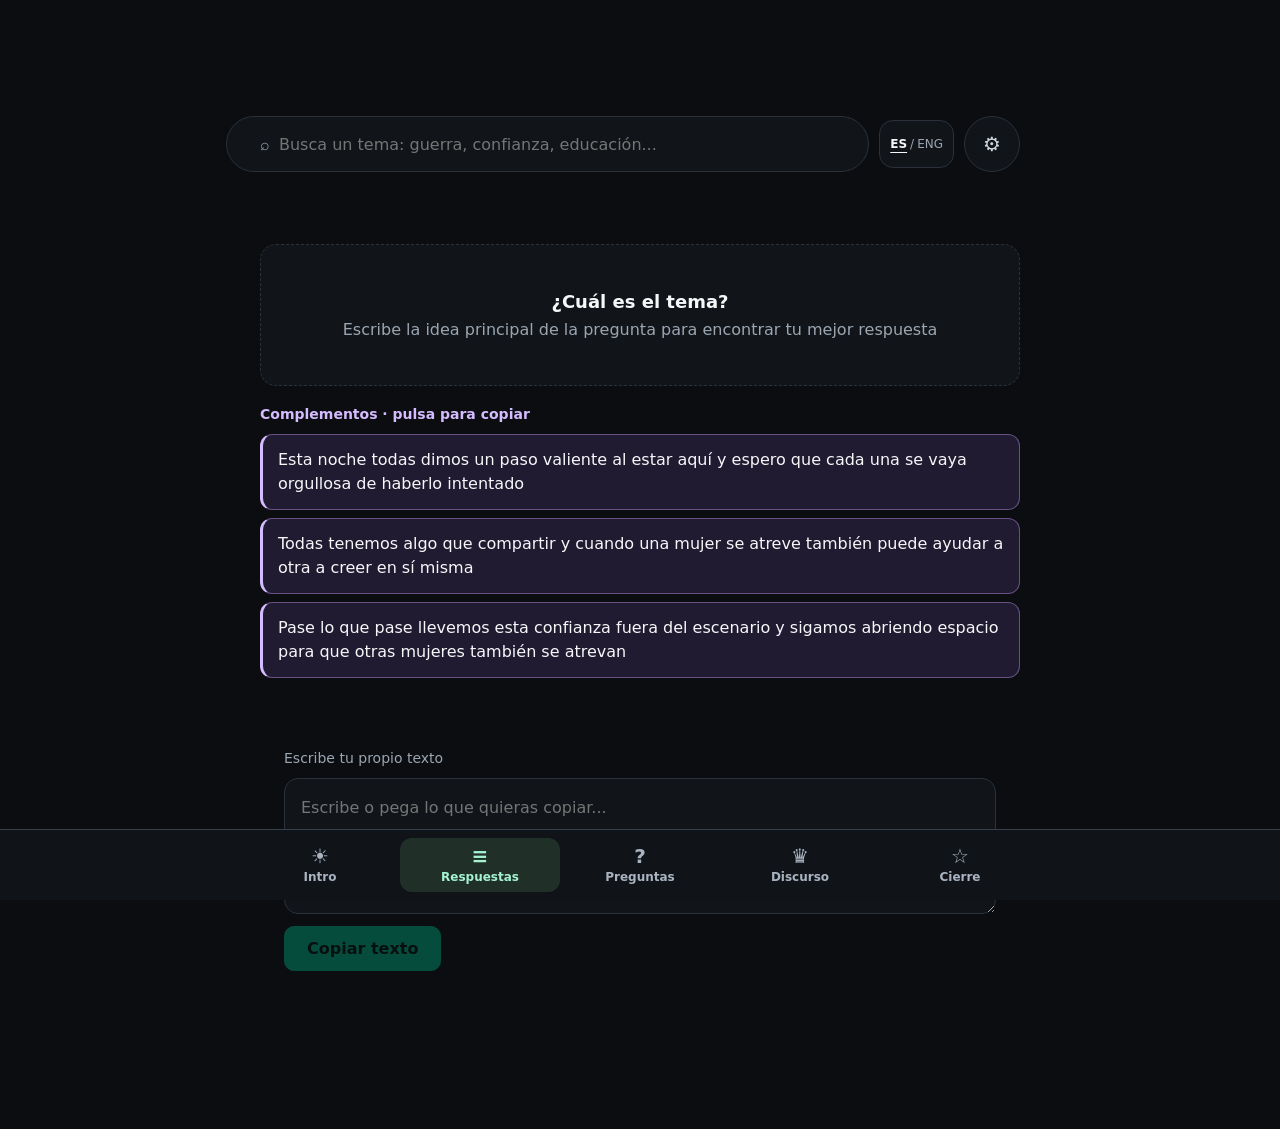
==== commit de54886c: "Add ES ENG toggle beside settings" ====
--- a/es.html
+++ b/es.html
@@ -492,6 +492,7 @@
           <label for="search">Busca una pregunta, tema, palabra o respuesta</label>
           <input class="input" id="search" type="text" placeholder="Busca un tema: guerra, confianza, educación..." autocomplete="off">
         </div>
+        <a class="language-toggle" href="./index.html" aria-label="Switch to English" title="Switch to English"><span class="active-language">ES</span><span aria-hidden="true">/</span><span>ENG</span></a>
         <button class="clear-btn" id="settingsButton" aria-label="Ajustes" title="Ajustes">⚙</button>
       </div>
       <div class="settings" id="settingsPanel">
--- a/app.css
+++ b/app.css
@@ -1,6 +1,11 @@
 html { min-height: 100%; height: auto; overflow-y: auto; scroll-padding-bottom: calc(110px + env(safe-area-inset-bottom)); }
 body { min-height: 100dvh; height: auto; overflow-y: visible; padding-bottom: calc(110px + env(safe-area-inset-bottom)); }
 main { overflow: visible; }
+.language-toggle { display: inline-flex; align-items: center; justify-content: center; gap: 3px; flex: 0 0 auto; min-height: 48px; padding: 0 10px; border: 1px solid var(--border); border-radius: 14px; color: var(--muted); background: var(--panel); font-size: 12px; text-decoration: none; white-space: nowrap; }
+.language-toggle .active-language { color: var(--text); font-weight: 800; text-decoration: underline; text-underline-offset: 4px; }
+.language-toggle:hover { background: var(--panel-2); }
+.language-toggle:focus-visible { outline: 2px solid var(--accent); outline-offset: 3px; }
+.controls .field { min-width: 0; }
 .bank-entry { display: flex; flex-direction: column; gap: 10px; min-width: 0; }
 .bank-entry .bank-question { flex: 1; }
 .bank-entry .bank-action { width: 100%; }
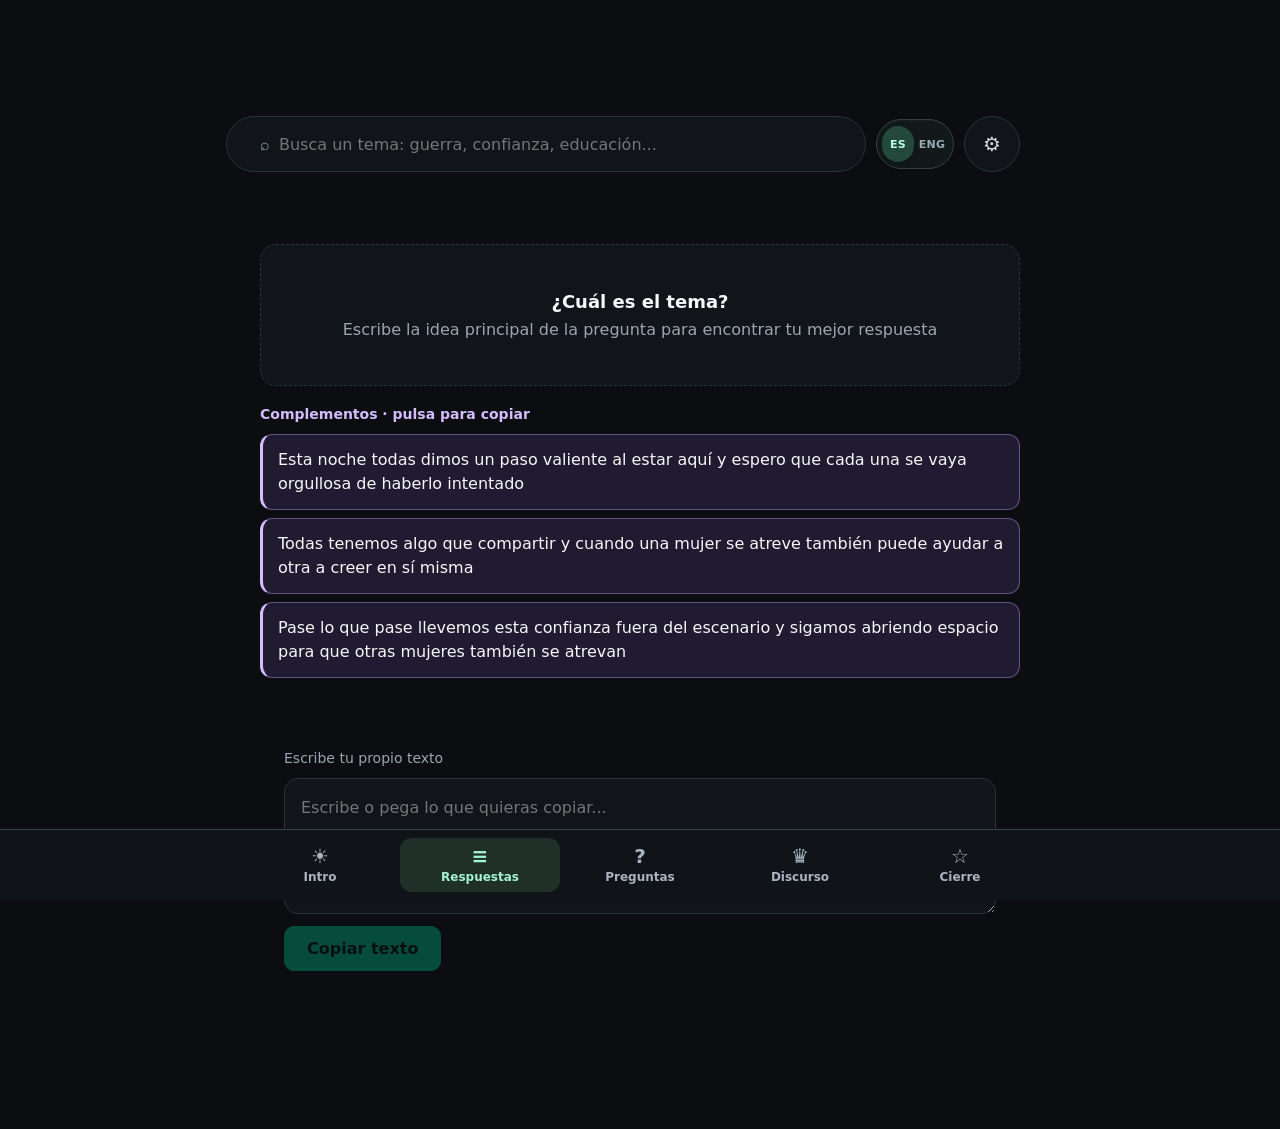
==== commit 25e6bd2b: "Style language switch as segmented pill and version cached assets" ====
--- a/es.html
+++ b/es.html
@@ -478,7 +478,7 @@
 <link rel="apple-touch-icon" href="./icon-192.png">
 <meta name="apple-mobile-web-app-capable" content="yes">
 <meta name="apple-mobile-web-app-status-bar-style" content="black-translucent">
-<link rel="stylesheet" href="./app.css">
+<link rel="stylesheet" href="./app.css?v=5">
 </head>
 <body>
 <button class="timer" id="timer" hidden title="Reiniciar contador" aria-label="Reiniciar contador">100s ↻</button>
@@ -1264,7 +1264,7 @@
 rankResults();
 renderResults();
 </script>
-<script src="./app.js"></script>
+<script src="./app.js?v=5"></script>
 </body>
 </html>
 
--- a/app.css
+++ b/app.css
@@ -1,9 +1,14 @@
 html { min-height: 100%; height: auto; overflow-y: auto; scroll-padding-bottom: calc(110px + env(safe-area-inset-bottom)); }
 body { min-height: 100dvh; height: auto; overflow-y: visible; padding-bottom: calc(110px + env(safe-area-inset-bottom)); }
 main { overflow: visible; }
-.language-toggle { display: inline-flex; align-items: center; justify-content: center; gap: 3px; flex: 0 0 auto; min-height: 48px; padding: 0 10px; border: 1px solid var(--border); border-radius: 14px; color: var(--muted); background: var(--panel); font-size: 12px; text-decoration: none; white-space: nowrap; }
-.language-toggle .active-language { color: var(--text); font-weight: 800; text-decoration: underline; text-underline-offset: 4px; }
-.language-toggle:hover { background: var(--panel-2); }
+.controls .language-toggle, .controls .language-toggle:visited { display: inline-flex; align-items: center; justify-content: center; gap: 2px; flex: 0 0 auto; height: 50px; padding: 5px; border: 1px solid #34413f; border-radius: 999px; color: #9ba6b2; background: #111a19; font-family: inherit; font-size: 11px; font-weight: 700; letter-spacing: .3px; text-decoration: none; white-space: nowrap; box-shadow: inset 0 1px 0 #ffffff08; -webkit-tap-highlight-color: transparent; }
+.language-toggle span { display: inline-flex; align-items: center; justify-content: center; min-width: 32px; height: 36px; border-radius: 999px; }
+.language-toggle span[aria-hidden] { display: none; }
+.language-toggle .active-language { color: #b9ffe1; background: #24483c; font-weight: 800; text-decoration: none; box-shadow: 0 2px 6px #0003; }
+.controls .language-toggle:hover { border-color: #53836e; background: #192621; }
+.language-toggle:active { transform: scale(.97); }
+.language-switch a, .language-switch a:visited { display: inline-block; padding: 8px 14px; border-radius: 999px; color: #c9d6d0; background: #1b2522; text-decoration: none; }
+.language-switch a[aria-current] { color: #b9ffe1; background: #24483c; }
 .language-toggle:focus-visible { outline: 2px solid var(--accent); outline-offset: 3px; }
 .controls .field { min-width: 0; }
 .bank-entry { display: flex; flex-direction: column; gap: 10px; min-width: 0; }
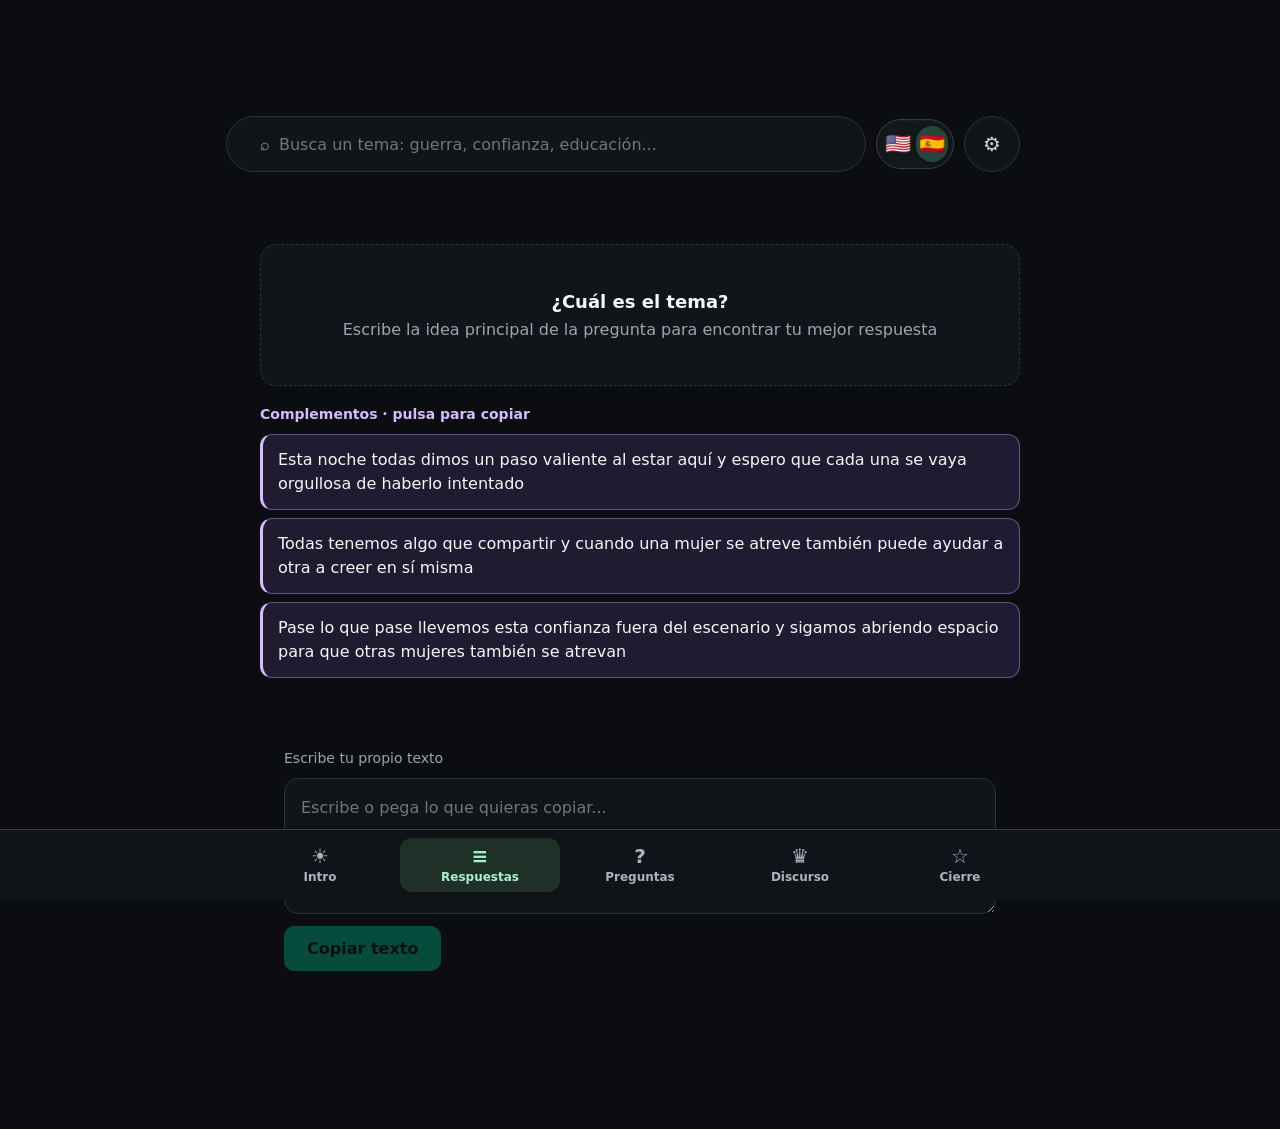
==== commit 067fb0be: "Use US and Spain flags in language switch" ====
--- a/es.html
+++ b/es.html
@@ -478,7 +478,7 @@
 <link rel="apple-touch-icon" href="./icon-192.png">
 <meta name="apple-mobile-web-app-capable" content="yes">
 <meta name="apple-mobile-web-app-status-bar-style" content="black-translucent">
-<link rel="stylesheet" href="./app.css?v=5">
+<link rel="stylesheet" href="./app.css?v=6">
 </head>
 <body>
 <button class="timer" id="timer" hidden title="Reiniciar contador" aria-label="Reiniciar contador">100s ↻</button>
@@ -492,7 +492,7 @@
           <label for="search">Busca una pregunta, tema, palabra o respuesta</label>
           <input class="input" id="search" type="text" placeholder="Busca un tema: guerra, confianza, educación..." autocomplete="off">
         </div>
-        <a class="language-toggle" href="./index.html" aria-label="Switch to English" title="Switch to English"><span class="active-language">ES</span><span aria-hidden="true">/</span><span>ENG</span></a>
+        <a class="language-toggle" href="./index.html" aria-label="Switch to English" title="Switch to English"><span aria-hidden="true">🇺🇸</span><span class="active-language" aria-hidden="true">🇪🇸</span></a>
         <button class="clear-btn" id="settingsButton" aria-label="Ajustes" title="Ajustes">⚙</button>
       </div>
       <div class="settings" id="settingsPanel">
@@ -1264,7 +1264,7 @@
 rankResults();
 renderResults();
 </script>
-<script src="./app.js?v=5"></script>
+<script src="./app.js?v=6"></script>
 </body>
 </html>
 
--- a/app.css
+++ b/app.css
@@ -2,8 +2,7 @@
 body { min-height: 100dvh; height: auto; overflow-y: visible; padding-bottom: calc(110px + env(safe-area-inset-bottom)); }
 main { overflow: visible; }
 .controls .language-toggle, .controls .language-toggle:visited { display: inline-flex; align-items: center; justify-content: center; gap: 2px; flex: 0 0 auto; height: 50px; padding: 5px; border: 1px solid #34413f; border-radius: 999px; color: #9ba6b2; background: #111a19; font-family: inherit; font-size: 11px; font-weight: 700; letter-spacing: .3px; text-decoration: none; white-space: nowrap; box-shadow: inset 0 1px 0 #ffffff08; -webkit-tap-highlight-color: transparent; }
-.language-toggle span { display: inline-flex; align-items: center; justify-content: center; min-width: 32px; height: 36px; border-radius: 999px; }
-.language-toggle span[aria-hidden] { display: none; }
+.language-toggle span { display: inline-flex; align-items: center; justify-content: center; min-width: 32px; height: 36px; border-radius: 999px; font-size: 21px; line-height: 1; }
 .language-toggle .active-language { color: #b9ffe1; background: #24483c; font-weight: 800; text-decoration: none; box-shadow: 0 2px 6px #0003; }
 .controls .language-toggle:hover { border-color: #53836e; background: #192621; }
 .language-toggle:active { transform: scale(.97); }
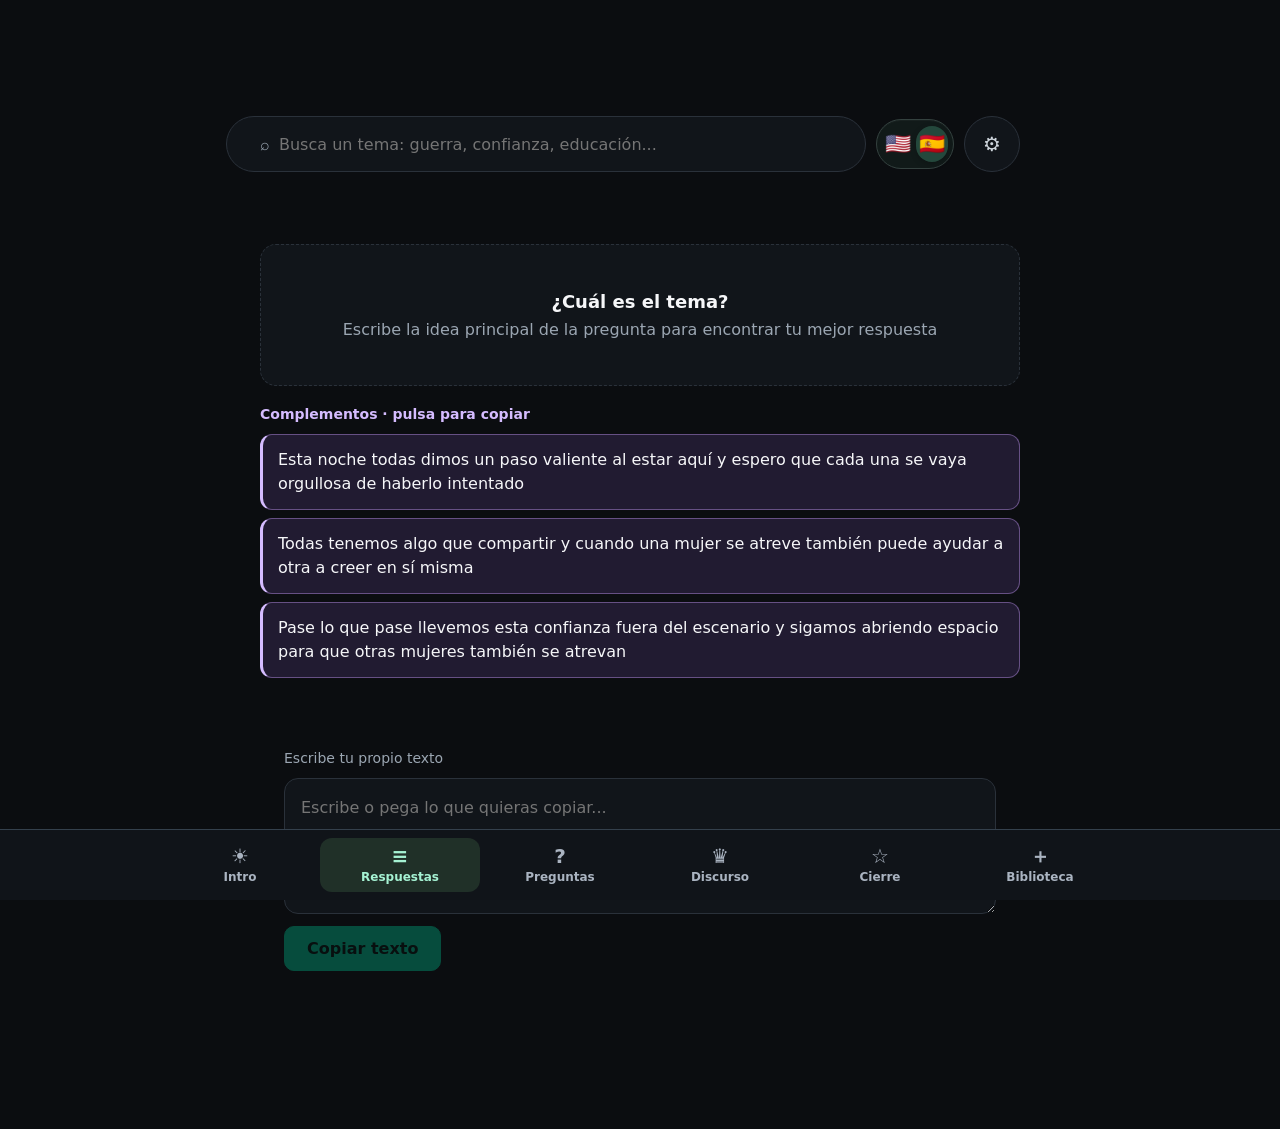
==== commit 625dd159: "Add persistent manual answer and script library" ====
--- a/es.html
+++ b/es.html
@@ -478,7 +478,7 @@
 <link rel="apple-touch-icon" href="./icon-192.png">
 <meta name="apple-mobile-web-app-capable" content="yes">
 <meta name="apple-mobile-web-app-status-bar-style" content="black-translucent">
-<link rel="stylesheet" href="./app.css?v=6">
+<link rel="stylesheet" href="./app.css?v=7">
 </head>
 <body>
 <button class="timer" id="timer" hidden title="Reiniciar contador" aria-label="Reiniciar contador">100s ↻</button>
@@ -507,7 +507,7 @@
           <input id="copyAllCaps" type="checkbox" checked style="width:20px;height:20px;accent-color:var(--accent)">
           Copiar en MAYÚSCULAS
         </label>
-        <p>Se aplica a todo lo que copies sin cambiar el texto en pantalla</p>
+        <p>Los textos de la biblioteca conservan sus mayúsculas y minúsculas originales; las demás herramientas de copiado usan este ajuste.</p>
         <button class="install-button" id="installApp" type="button" hidden>Instalar app</button>
         <p>En iPhone abre Safari y pulsa Compartir → Añadir a pantalla de inicio</p>
         <p id="offlineStatus" role="status">Preparando acceso sin conexión</p>
@@ -533,6 +533,31 @@
       <p class="bank-count" id="questionCount" aria-live="polite"></p>
       <div class="bank-list" id="questionList"></div>
     </details>
+    <section class="manual-library" id="manualLibrary" aria-labelledby="manualLibraryHeading">
+      <div class="manual-library-heading">
+        <h2 id="manualLibraryHeading">Mi biblioteca</h2>
+        <button class="bank-action" id="addManualEntry" type="button" aria-controls="manualEntryForm" aria-expanded="false">Agregar respuesta o script</button>
+      </div>
+      <p class="bank-note">Se guarda en este navegador y dispositivo. Al copiar se conserva el texto exacto sin el título, incluidas sus mayúsculas y minúsculas originales.</p>
+      <form id="manualEntryForm" class="manual-entry-form" hidden>
+        <label for="manualEntryType">Tipo</label>
+        <select id="manualEntryType" name="type"><option value="answer">Respuesta</option><option value="script">Script</option></select>
+        <label for="manualEntryTitle">Título</label>
+        <input id="manualEntryTitle" name="title" type="text" required>
+        <label for="manualEntryBody">Texto</label>
+        <textarea id="manualEntryBody" name="body" rows="8" required></textarea>
+        <div class="manual-entry-actions">
+          <button class="bank-action" id="saveManualEntry" type="submit">Guardar texto</button>
+          <button class="bank-action" id="cancelManualEntry" type="button">Cancelar</button>
+        </div>
+      </form>
+      <p class="bank-note" id="manualEntryStatus" role="status" aria-live="polite"></p>
+      <div class="manual-library-tools">
+        <input id="manualLibrarySearch" type="search" placeholder="Buscar textos guardados..." aria-label="Buscar en mi biblioteca">
+        <select id="manualLibraryType" aria-label="Filtrar por tipo"><option value="">Todos los tipos</option><option value="answer">Respuesta</option><option value="script">Script</option></select>
+      </div>
+      <div id="manualEntryList"></div>
+    </section>
     <section class="manual-text" aria-label="Texto manual">
       <label for="manualText">Escribe tu propio texto</label>
       <textarea id="manualText" placeholder="Escribe o pega lo que quieras copiar..." rows="4"></textarea>
@@ -548,6 +573,7 @@
   <a href="#questions"><span aria-hidden="true">?</span>Preguntas</a>
   <a href="#speech"><span aria-hidden="true">♛</span>Discurso</a>
   <a href="#outro"><span aria-hidden="true">☆</span>Cierre</a>
+  <a href="#library"><span aria-hidden="true">＋</span>Biblioteca</a>
 </nav>
 
 <script>
@@ -1064,8 +1090,8 @@
   });
 }
 
-async function copyText(text) {
-  text = state.copyAllCaps ? text.toUpperCase() : text;
+async function copyText(text, preserveCase = false) {
+  text = state.copyAllCaps && !preserveCase ? text.toUpperCase() : text;
   try {
     await navigator.clipboard.writeText(text);
     showToast("Oración copiada");
@@ -1264,7 +1290,8 @@
 rankResults();
 renderResults();
 </script>
-<script src="./app.js?v=6"></script>
+<script src="./app.js?v=7"></script>
+<script src="./library.js?v=7"></script>
 </body>
 </html>
 
--- a/app.css
+++ b/app.css
@@ -47,3 +47,33 @@
 .toast { bottom: calc(92px + env(safe-area-inset-bottom)); }
 .install-button { margin-top: 16px; padding: 12px 18px; border-radius: 10px; border: 1px solid #32745e; color: #a5f2d3; background: #19362a; font: inherit; cursor: pointer; }
 @media(max-width: 480px) { .bottom-nav a { font-size: 11px; } .screen-title { font-size: 21px; } }
+
+body:not([data-view="library"]) #manualLibrary,
+body[data-view="library"] .content { display: none; }
+.manual-library { max-width: 808px; margin: 24px auto 48px; padding: 0 24px; }
+.manual-library-heading { display: flex; flex-wrap: wrap; align-items: center; justify-content: space-between; gap: 12px; }
+.manual-library h2 { margin: 0; font-size: 23px; }
+.manual-library h3 { margin: 8px 0 16px; font-size: 20px; font-weight: 700; text-transform: none; letter-spacing: normal; overflow-wrap: anywhere; }
+.manual-library label { display: block; color: var(--muted); margin-bottom: 8px; font-size: 14px; }
+.manual-library input, .manual-library select, .manual-library textarea { min-width: 0; width: 100%; padding: 14px; border: 1px solid var(--border); border-radius: 12px; background: var(--panel); color: var(--text); font: inherit; font-size: 16px; }
+.manual-library textarea { resize: vertical; line-height: 1.6; }
+.manual-library :is(input, select, textarea, button):focus-visible { outline: 2px solid var(--accent); outline-offset: 3px; }
+.manual-entry-form { margin-top: 24px; padding: 20px; border: 1px solid var(--border); border-radius: 14px; background: var(--panel); }
+.manual-entry-form > :is(input, select, textarea) { margin-bottom: 16px; }
+.manual-entry-actions, .manual-library-tools { display: flex; flex-wrap: wrap; gap: 12px; }
+.manual-library-tools { margin: 24px 0; }
+.manual-library-tools input { flex: 2 1 200px; }
+.manual-library-tools select { flex: 1 1 140px; }
+.manual-entry { padding: 20px; margin-bottom: 20px; }
+.manual-entry-kind { color: var(--muted); font-size: 13px; }
+.manual-entry-body { white-space: pre-wrap; overflow-wrap: anywhere; line-height: 1.7; margin: 0 0 20px; }
+.manual-entry button { min-height: 48px; }
+.manual-library button { text-transform: none; }
+.manual-library button:disabled { opacity: .5; cursor: default; }
+.bottom-nav a[href="#library"][aria-current] { background: #203028; color: #a5f2d3; }
+@media(max-width: 480px) {
+  .manual-library { padding: 0 16px; }
+  .manual-entry, .manual-entry-form { padding: 16px; }
+  .manual-library-heading > button { width: 100%; }
+  .manual-entry-actions > button { flex: 1; }
+}
